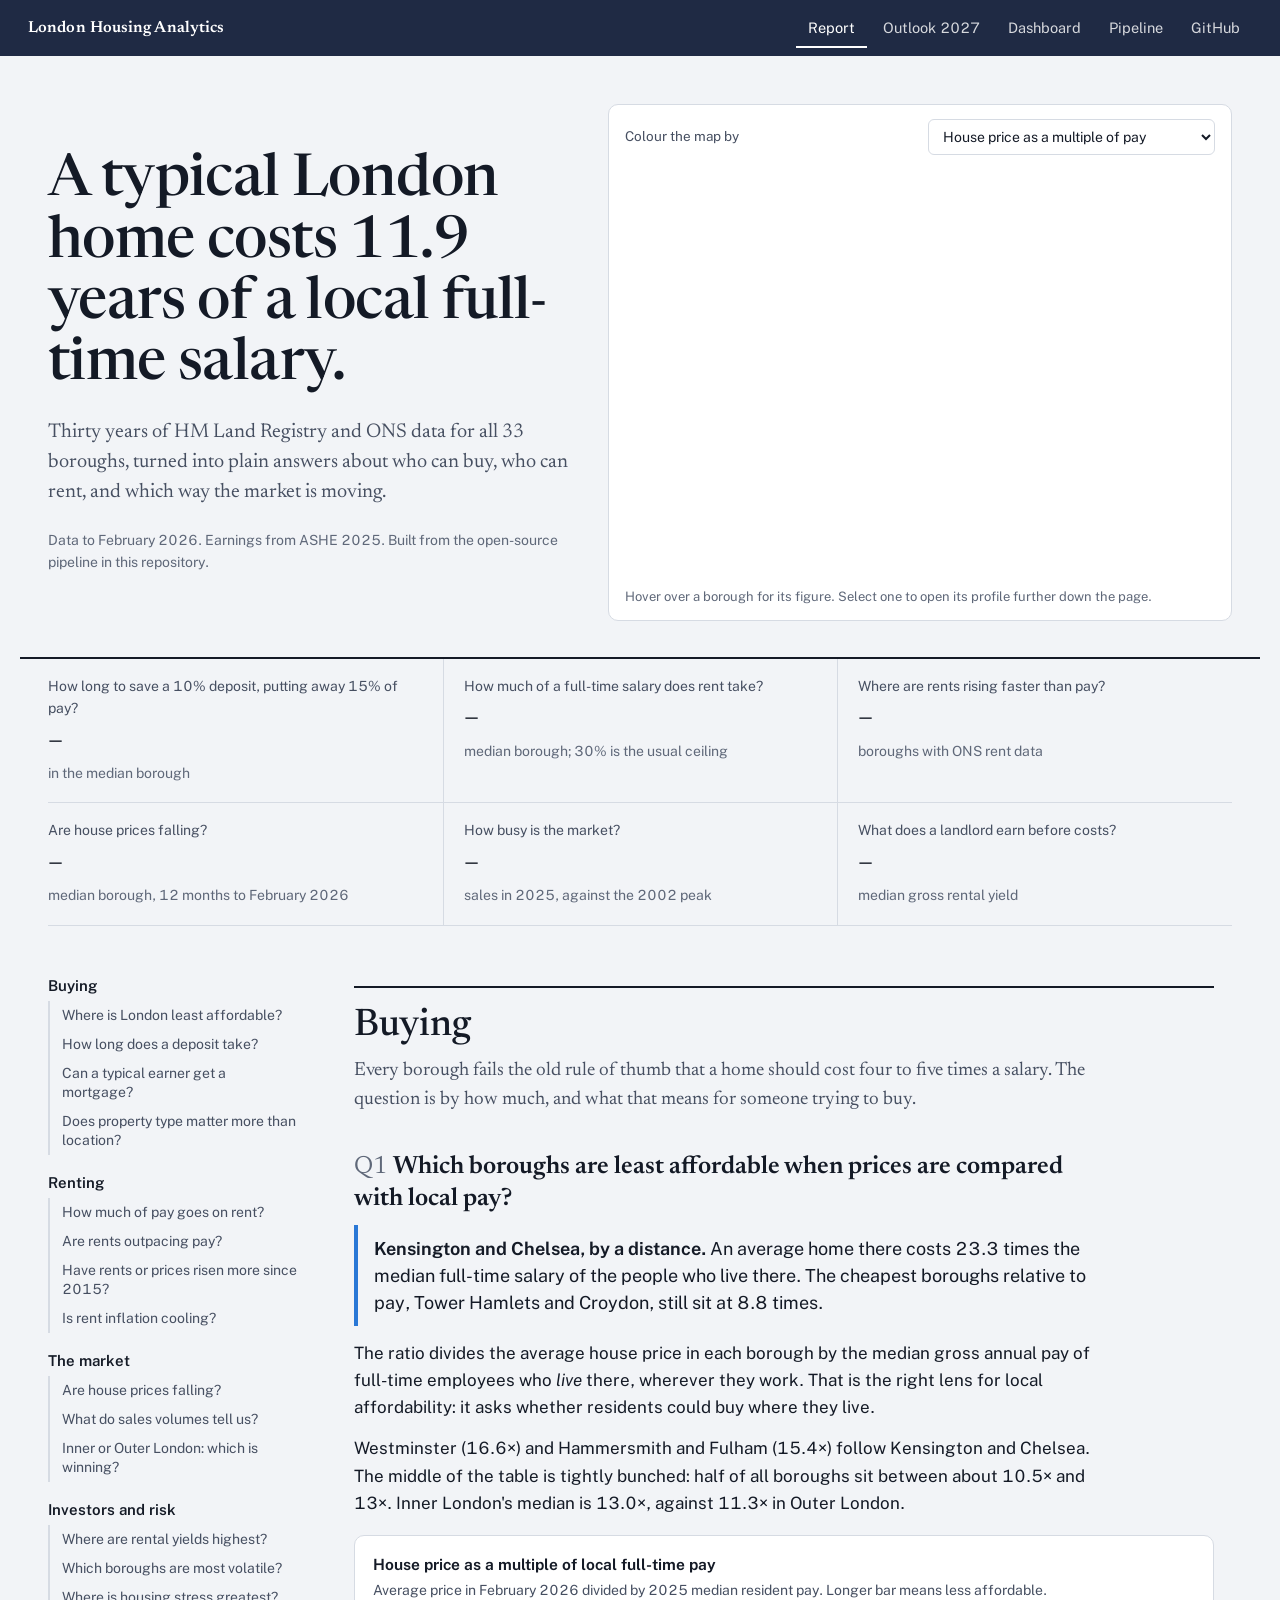
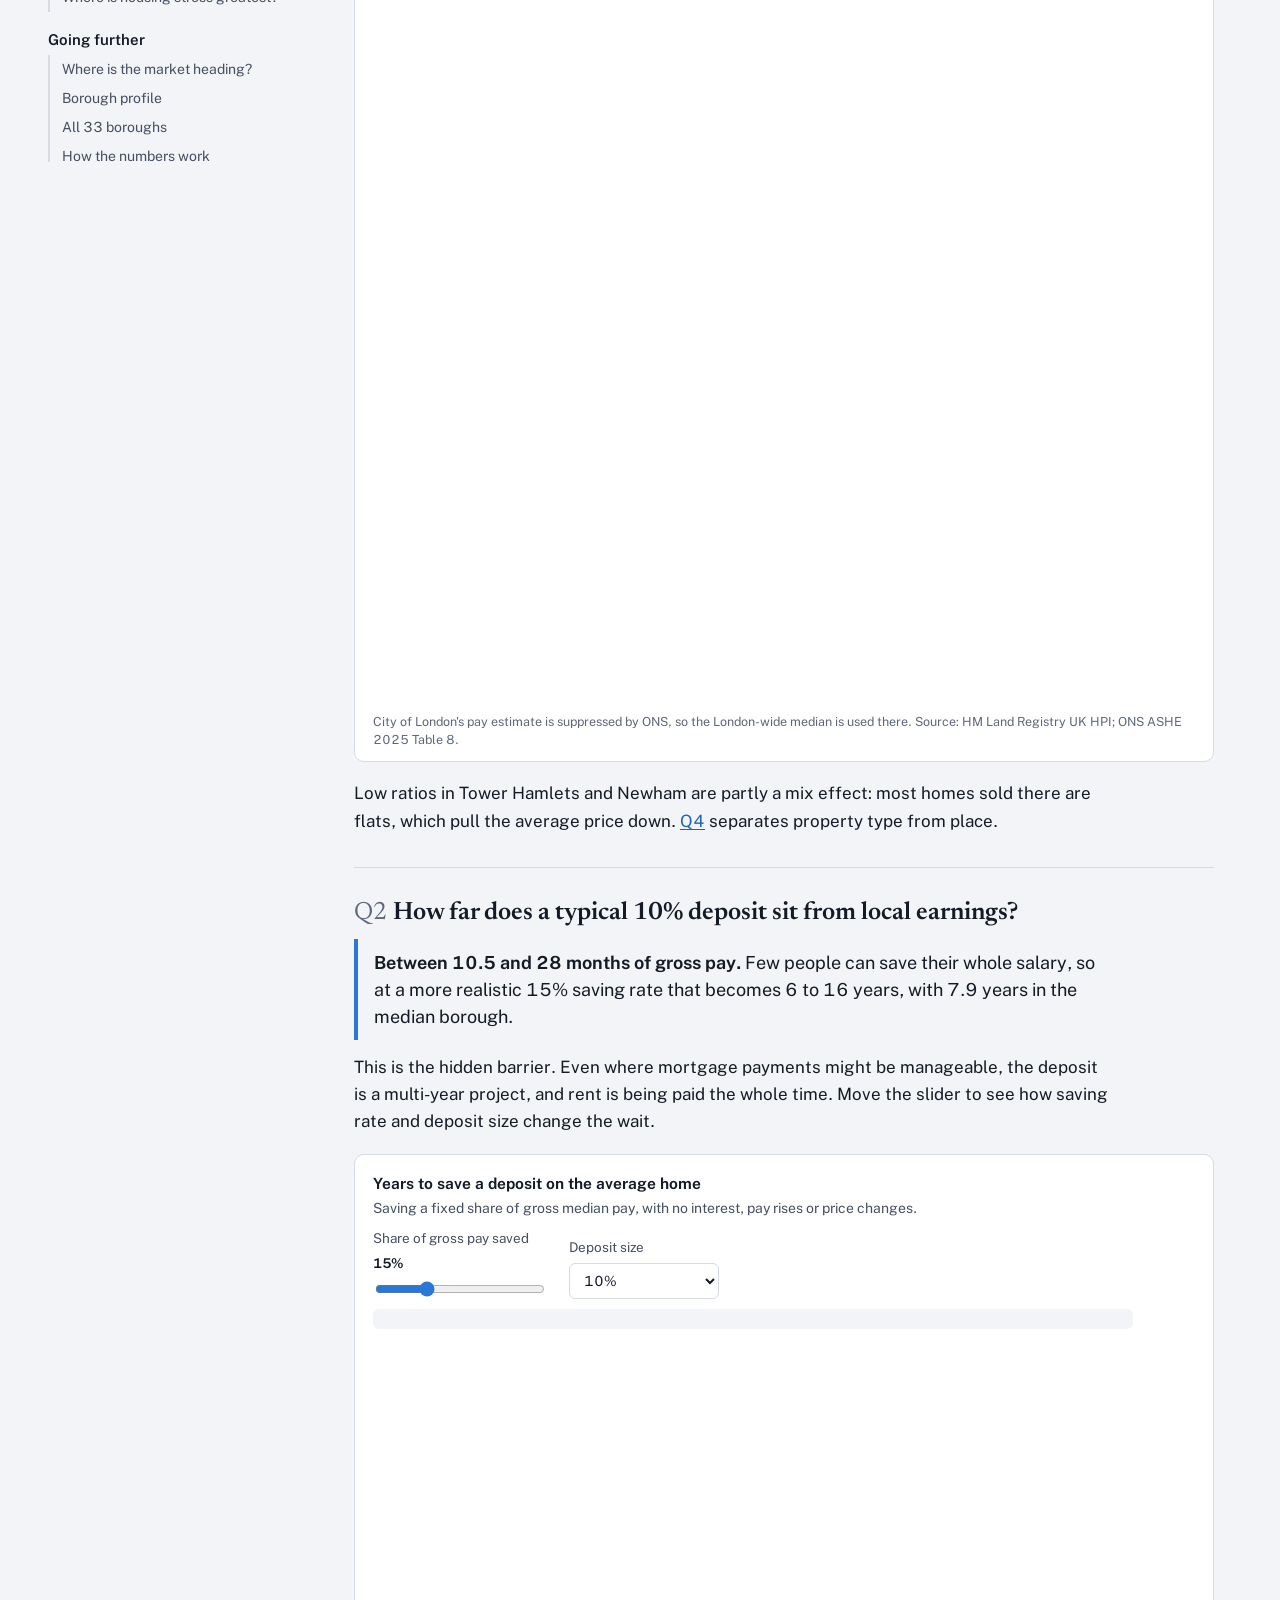
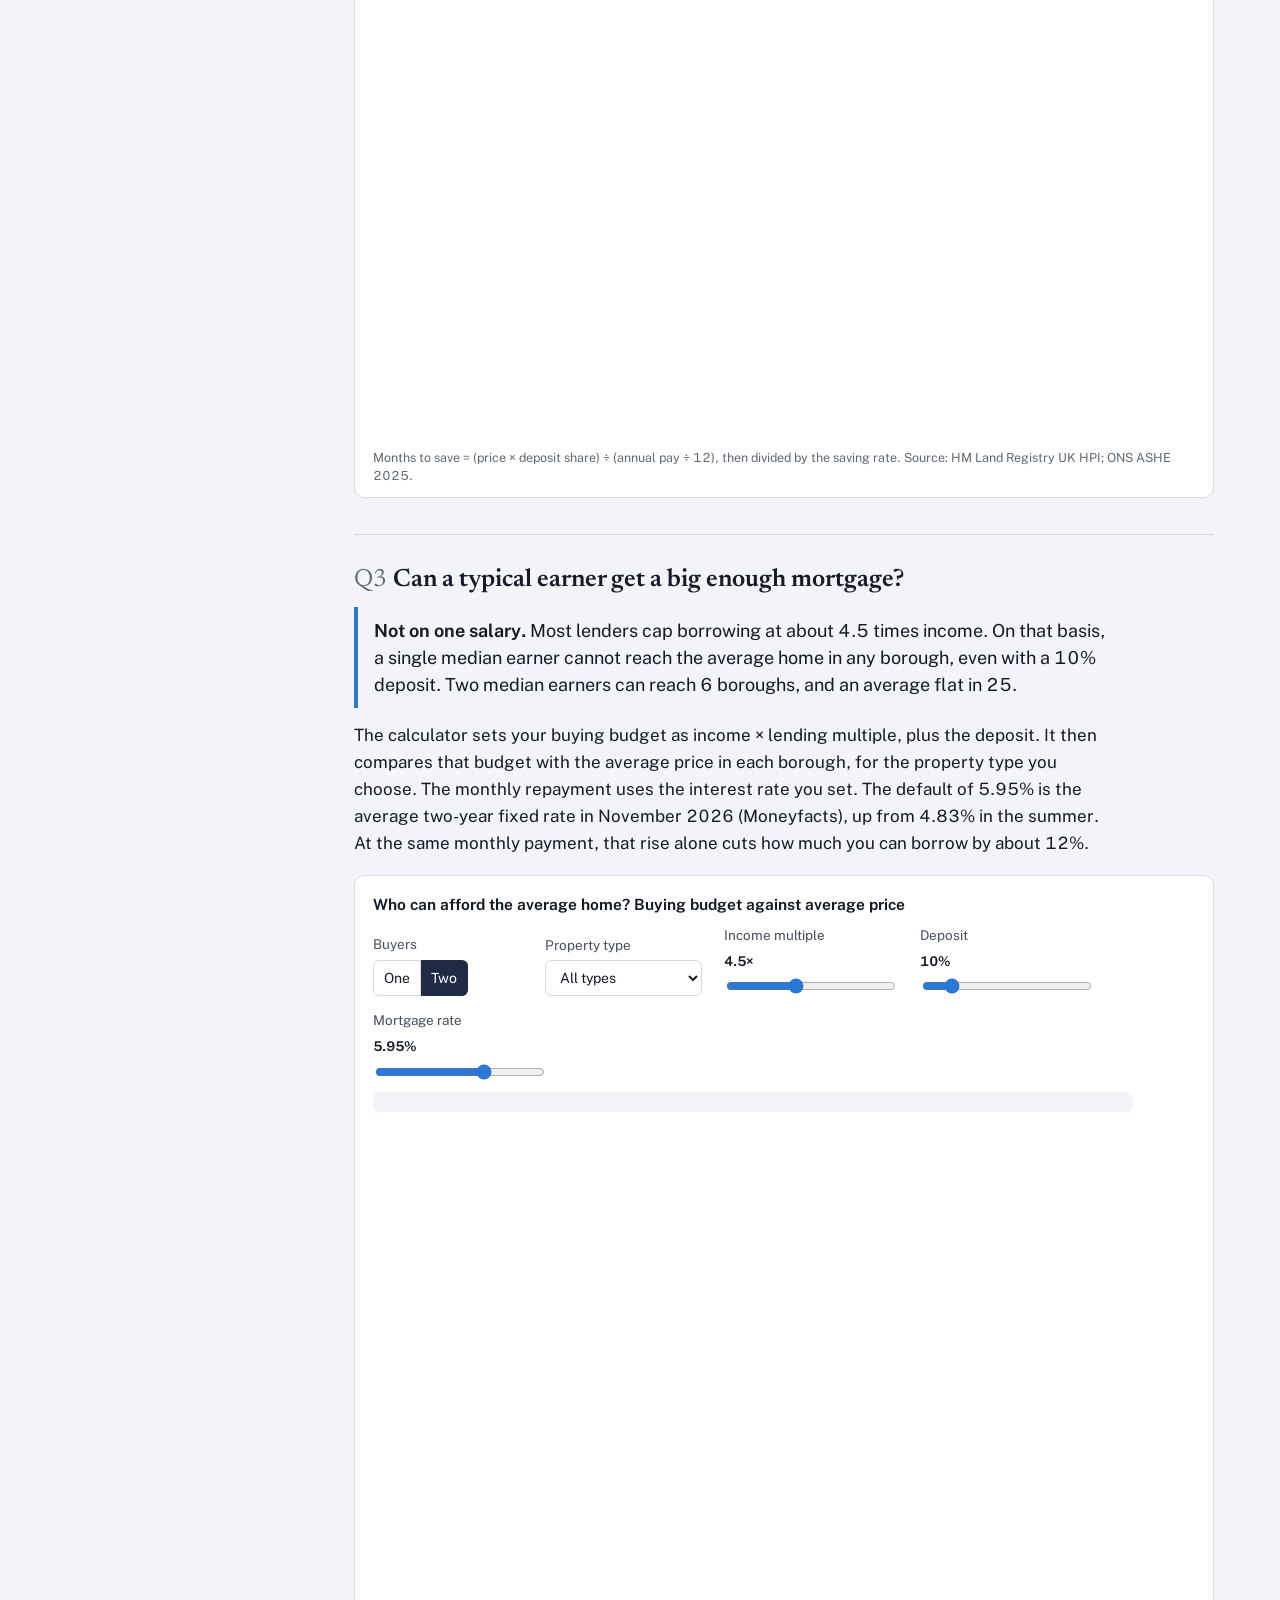
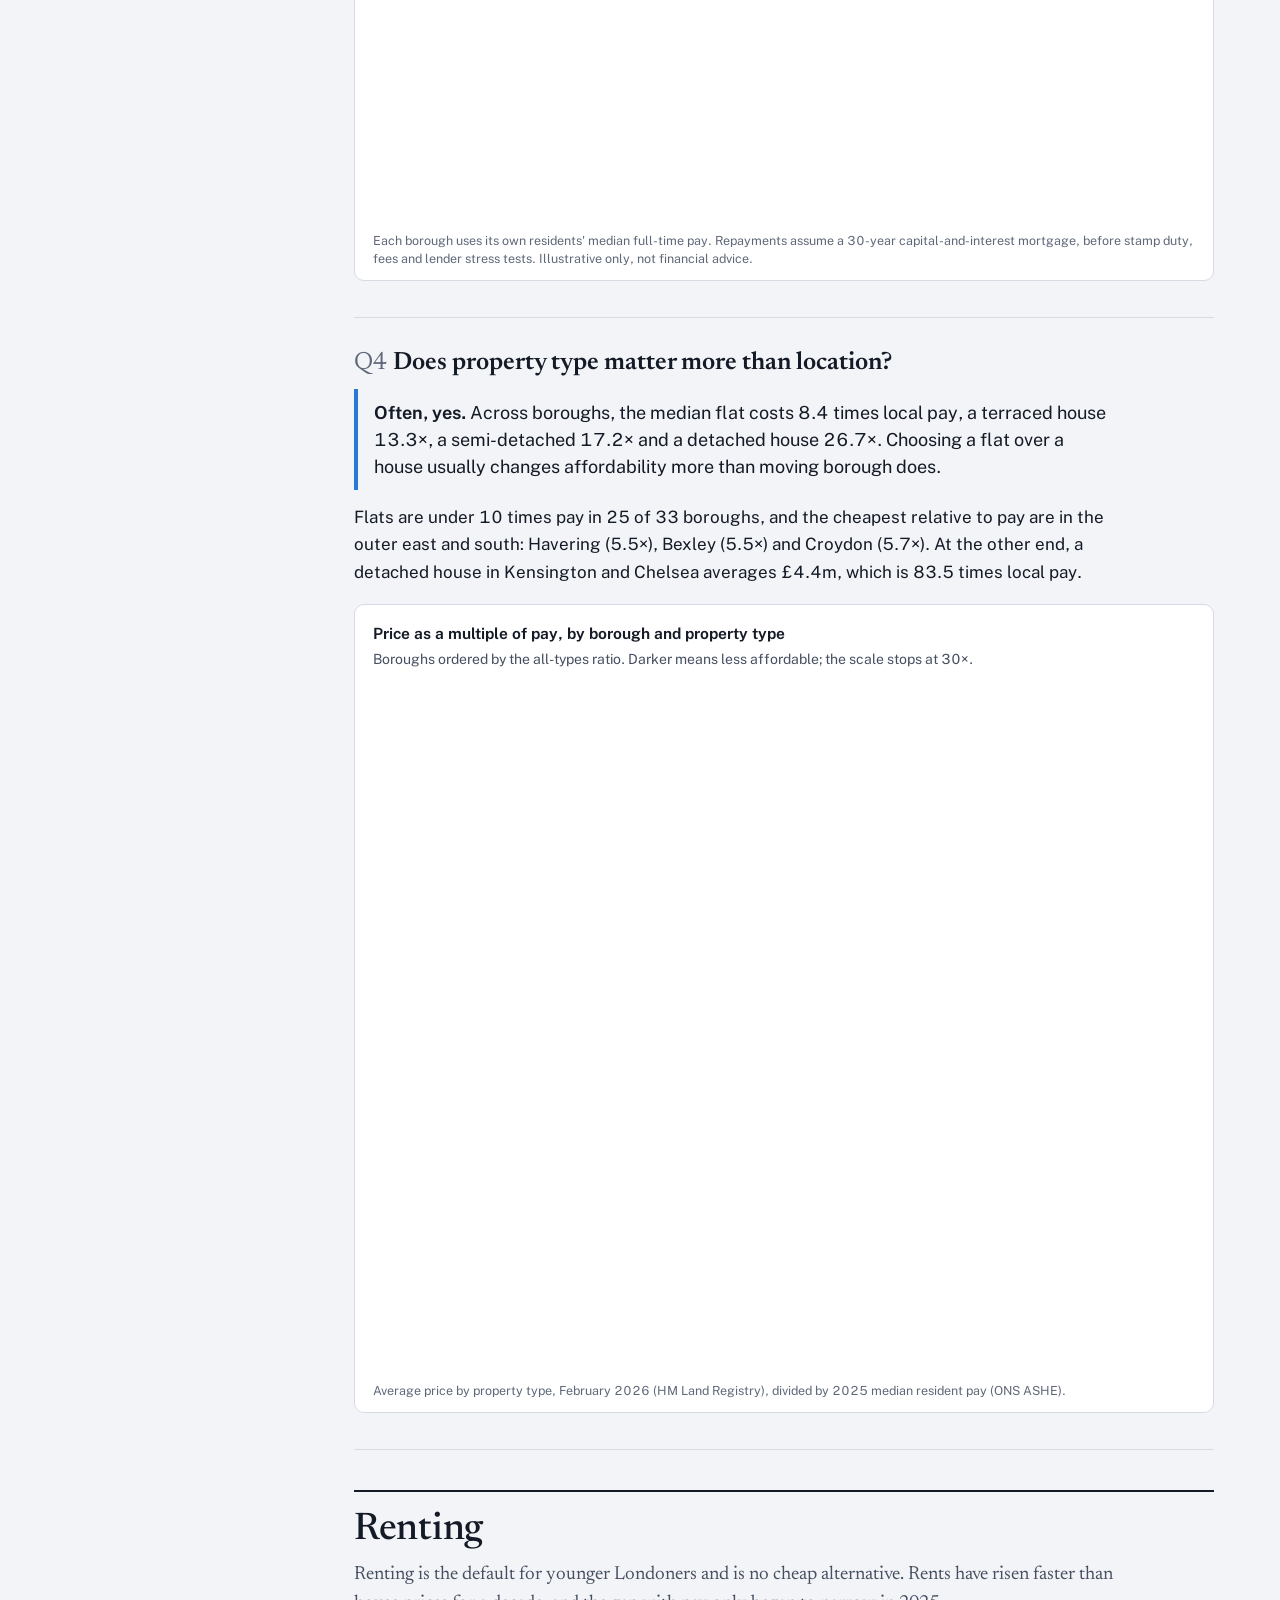
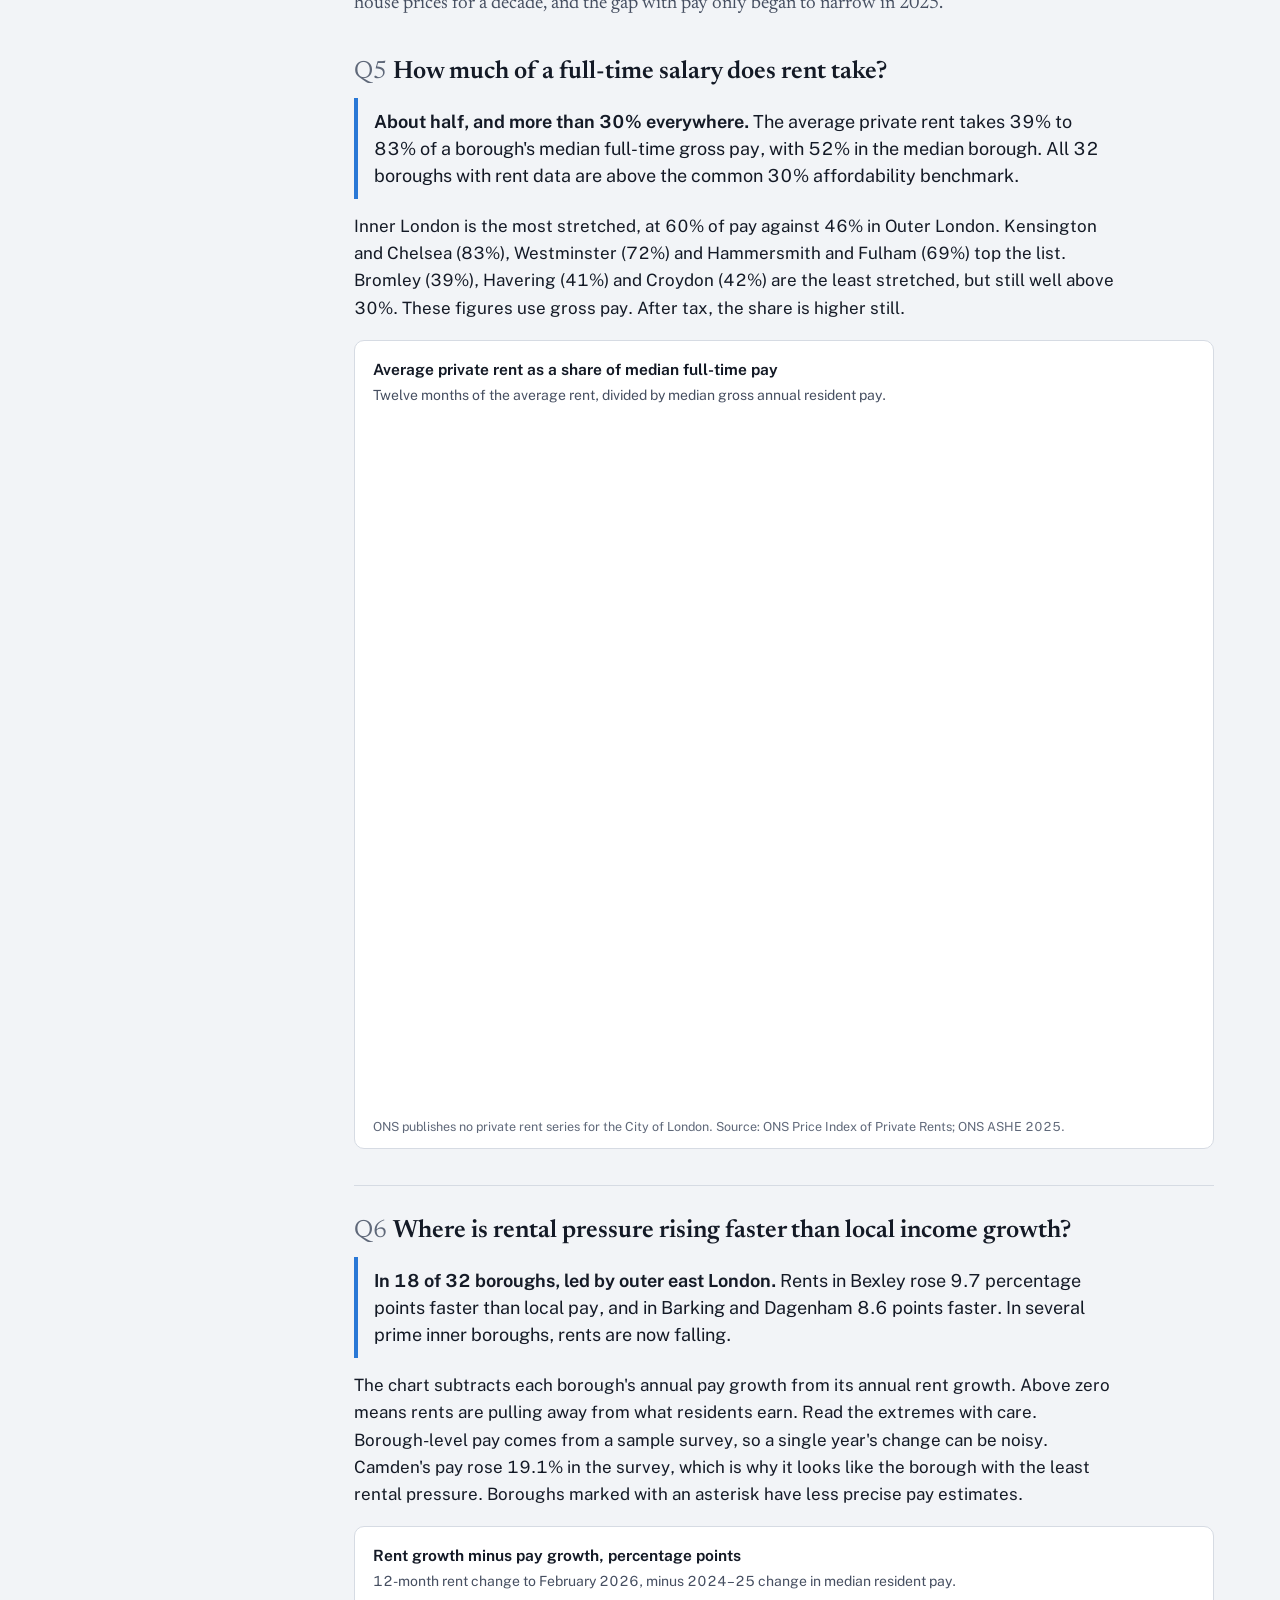
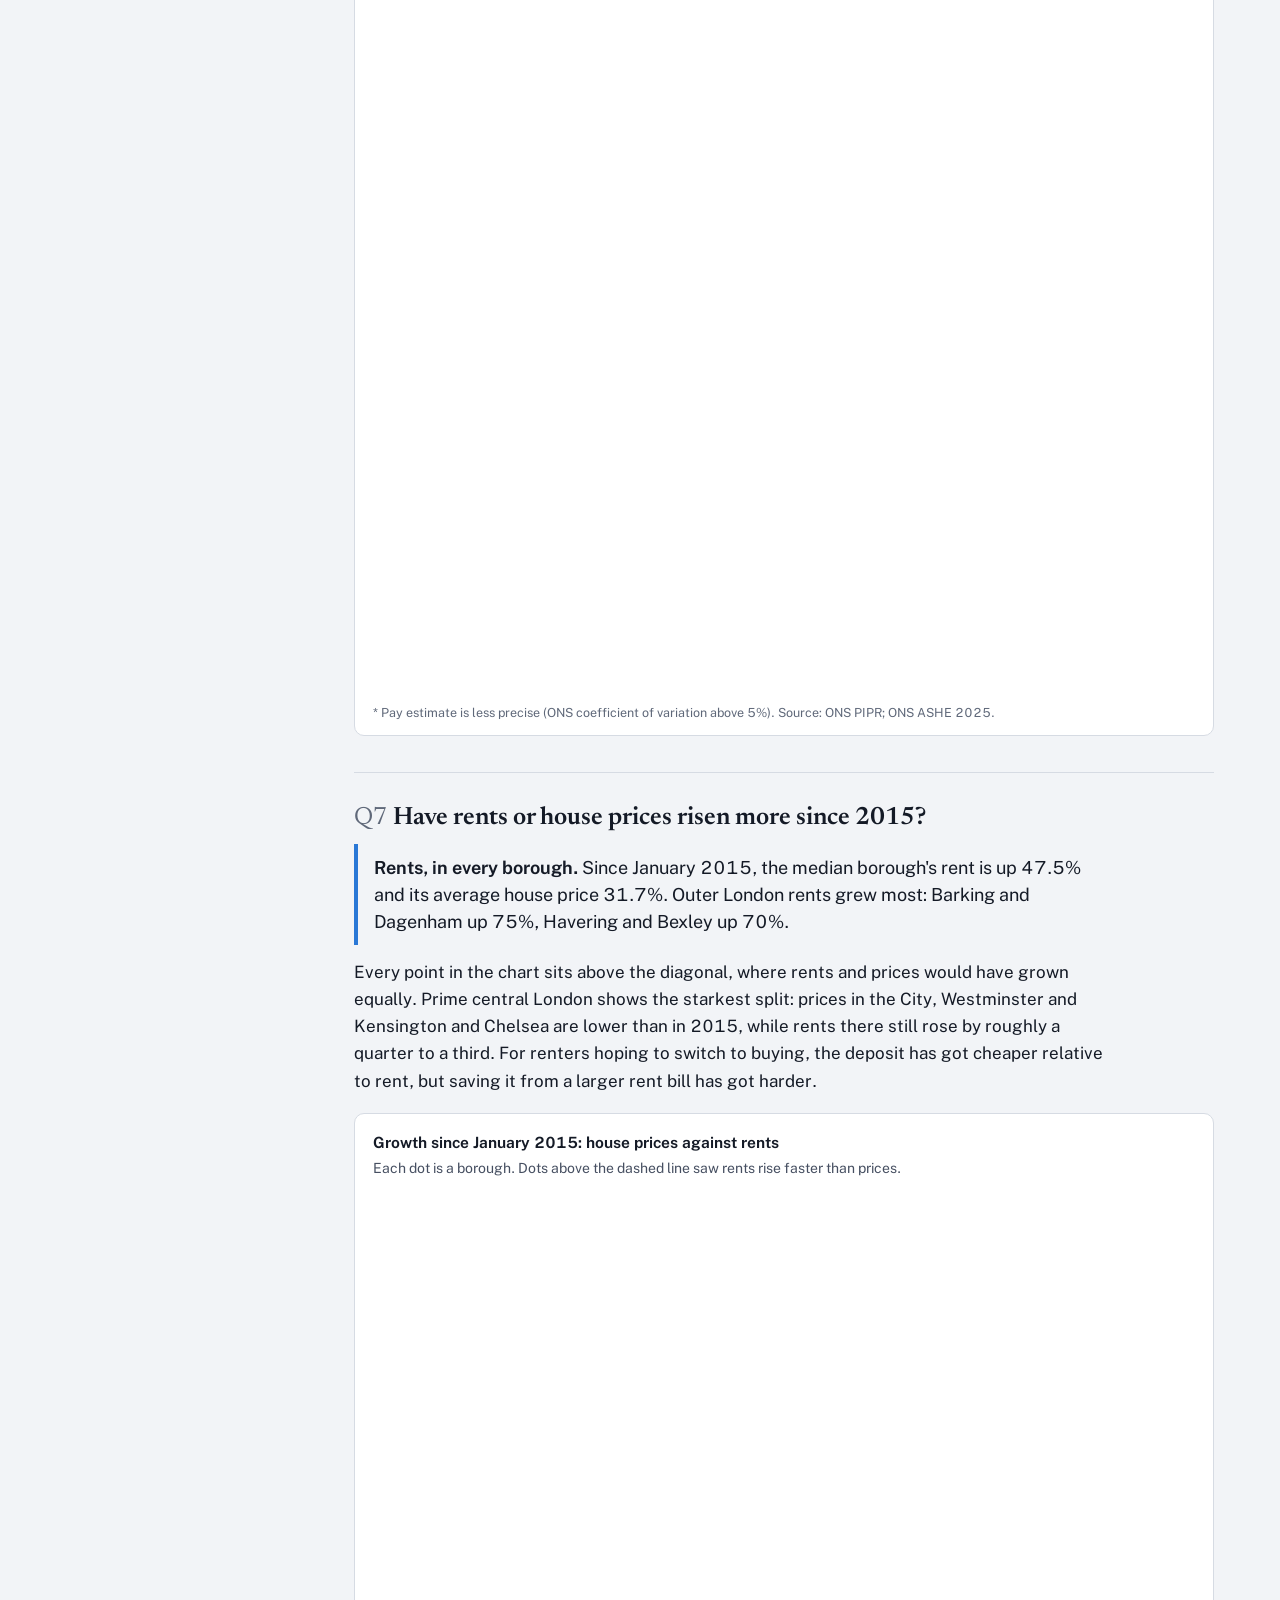
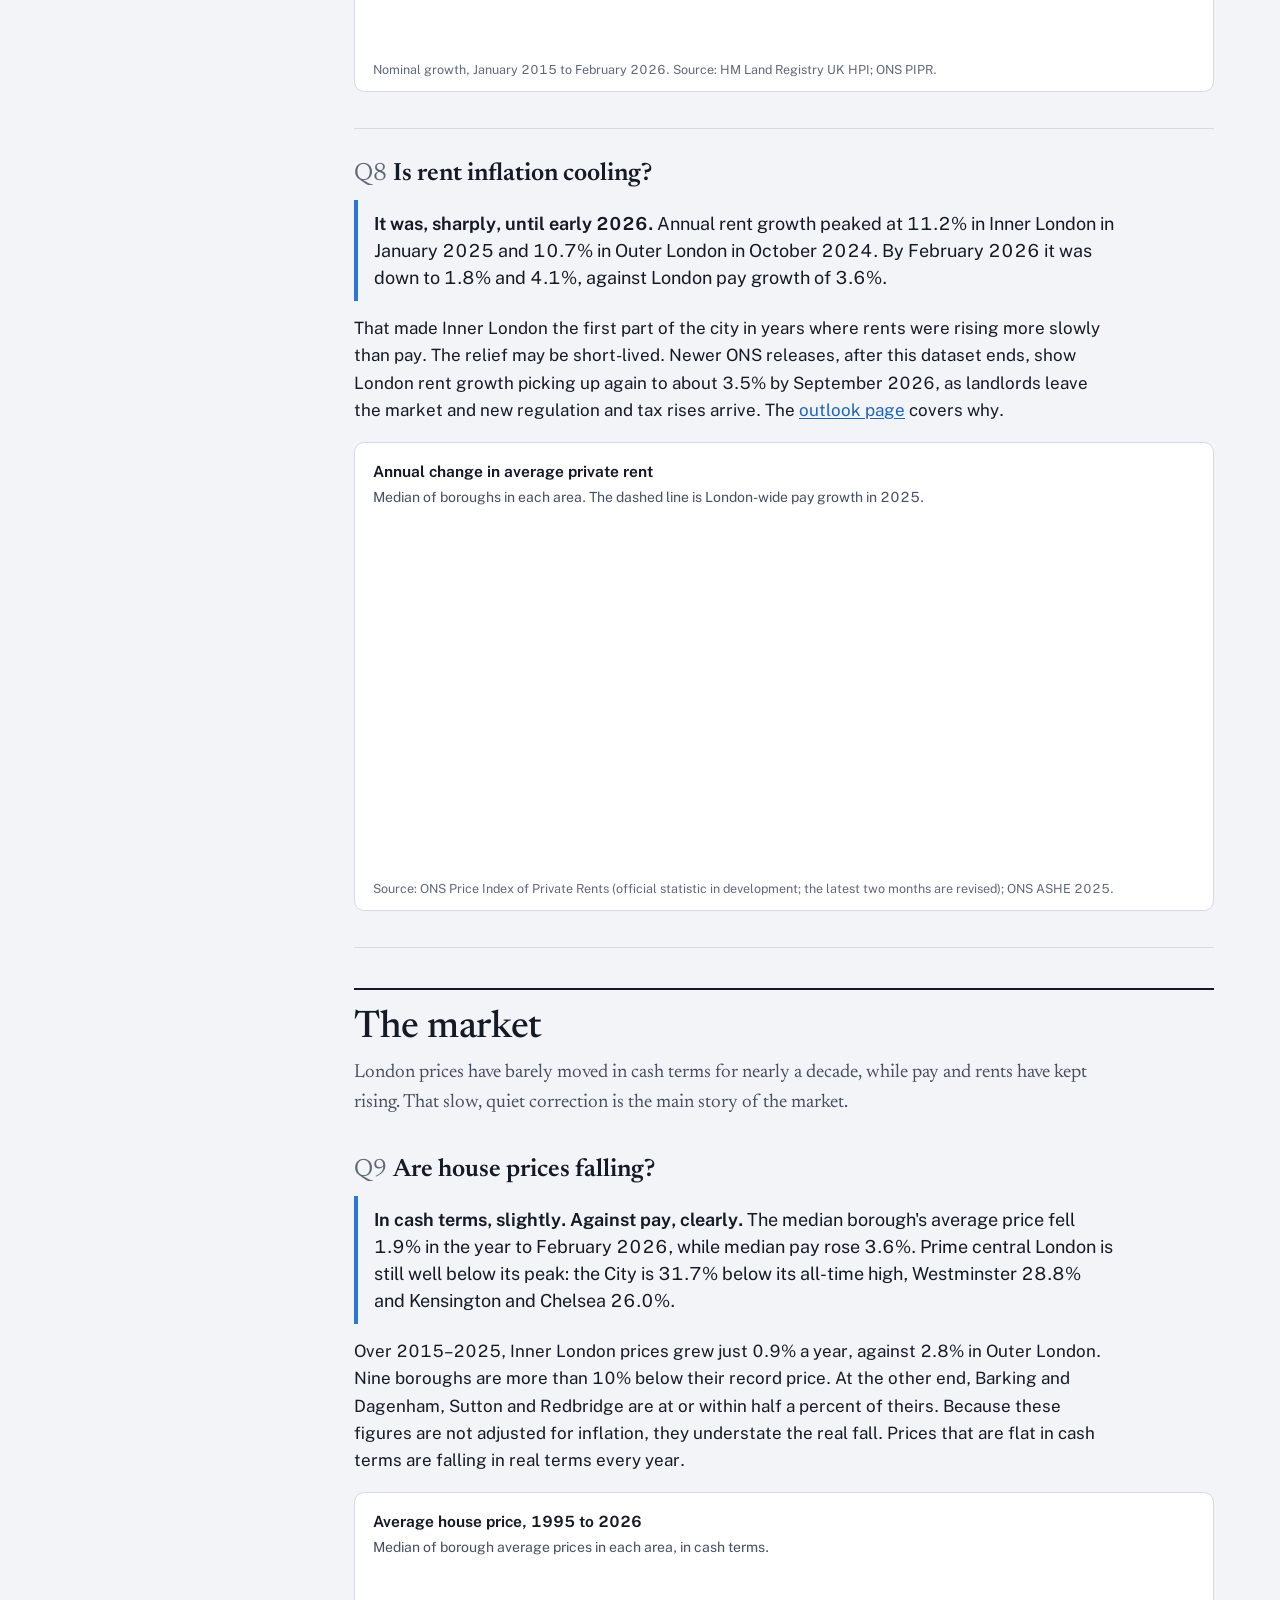
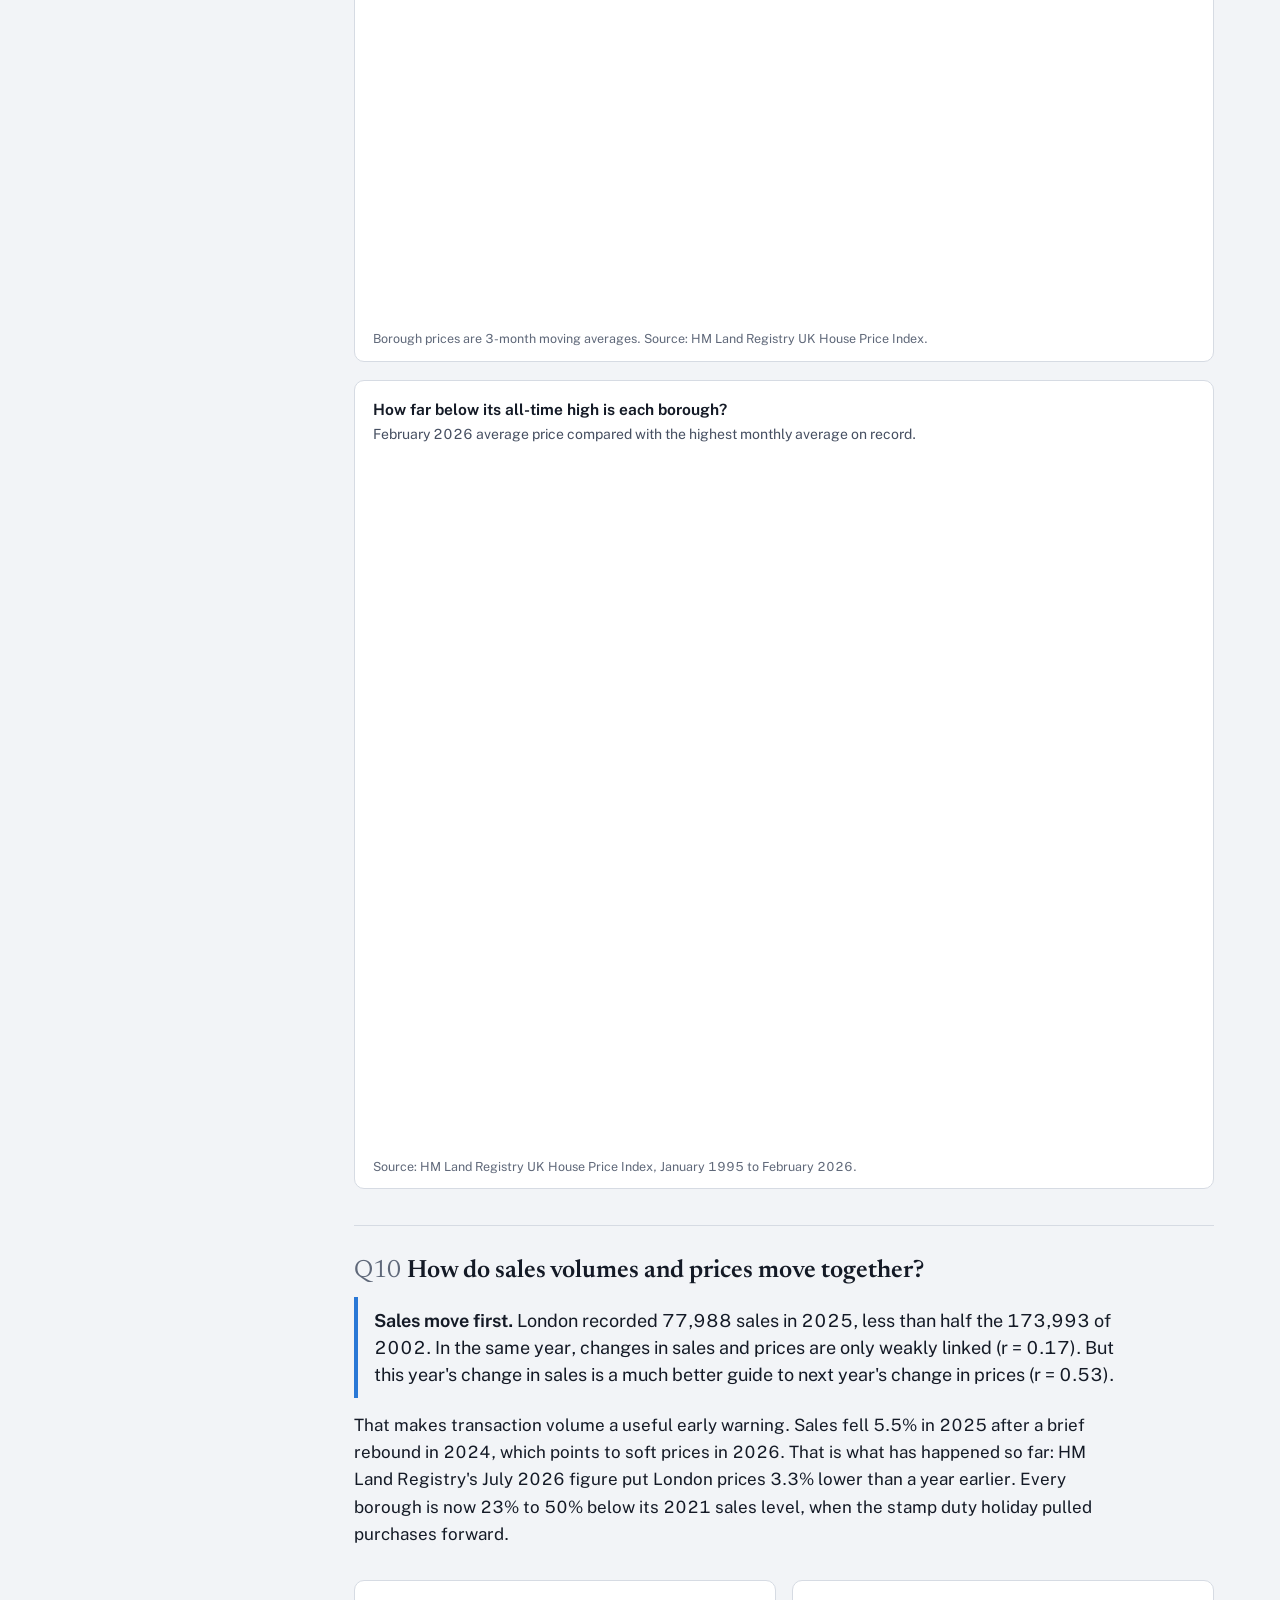
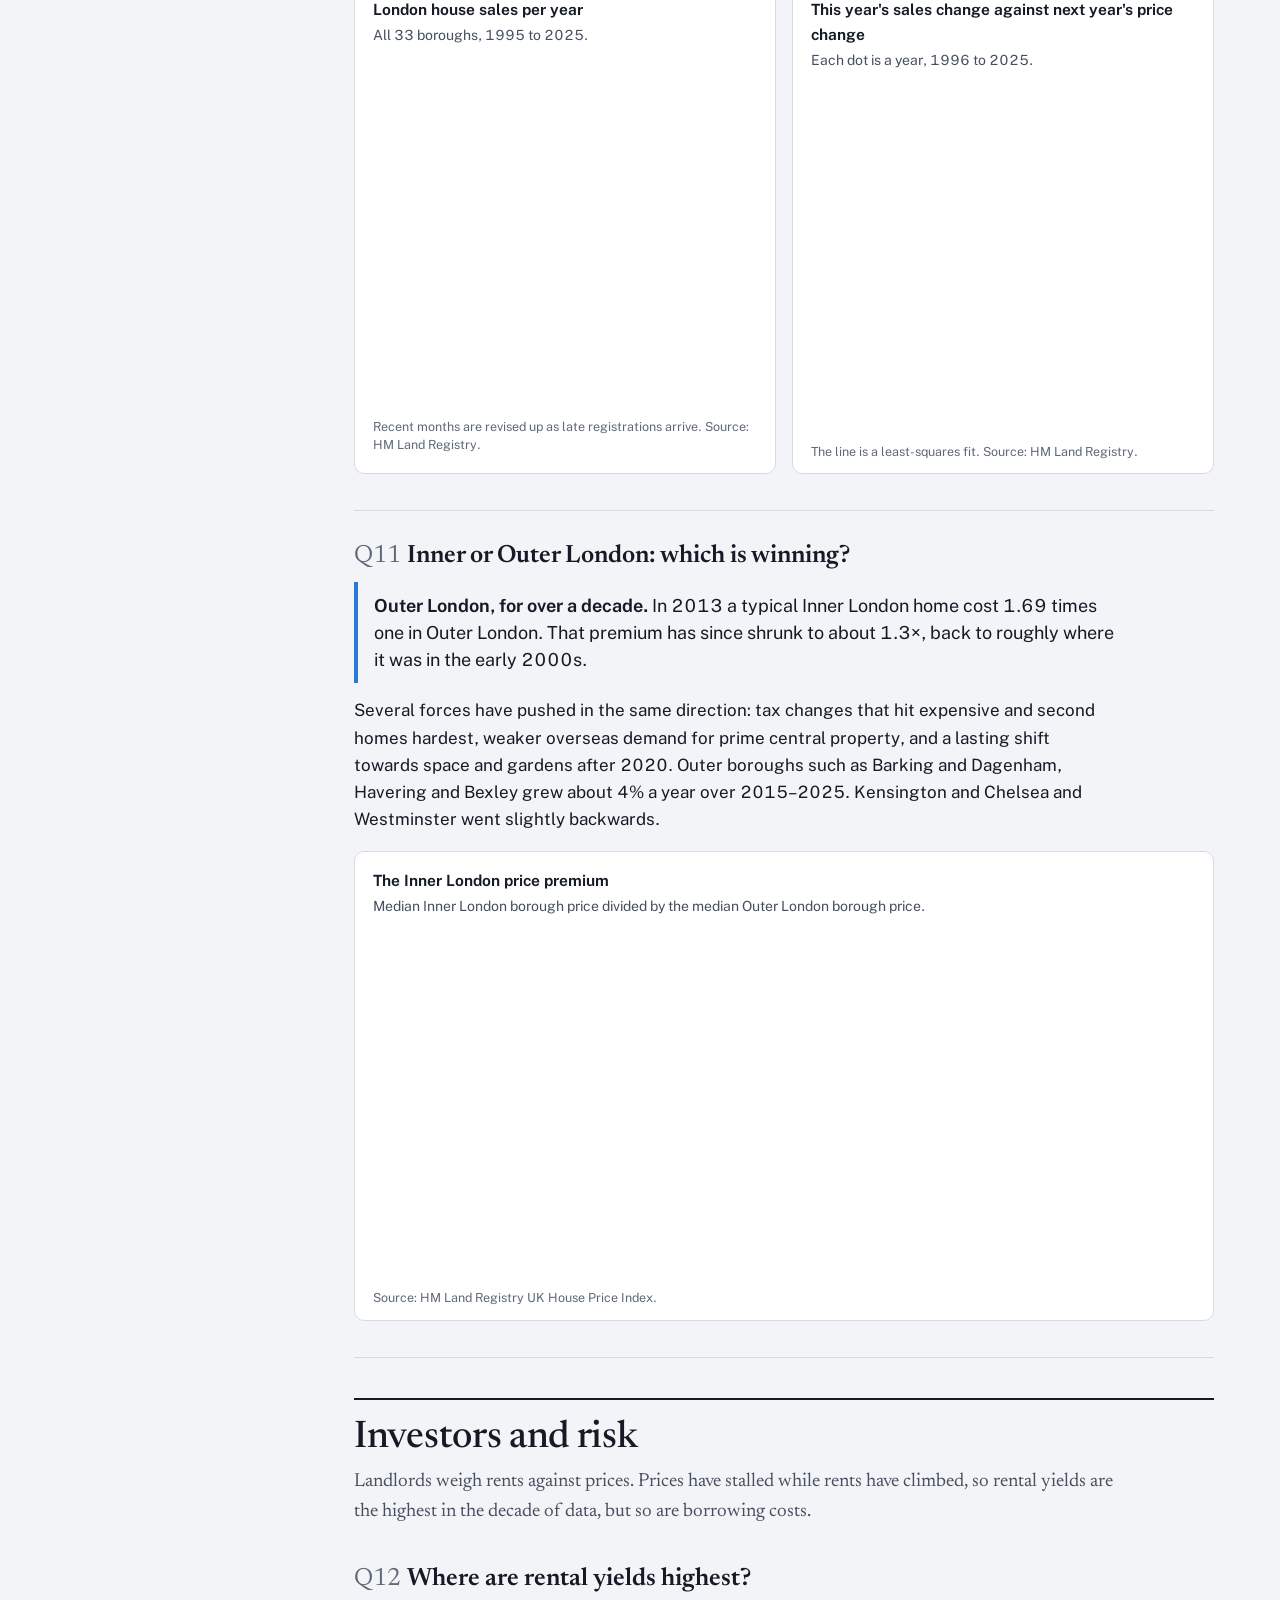
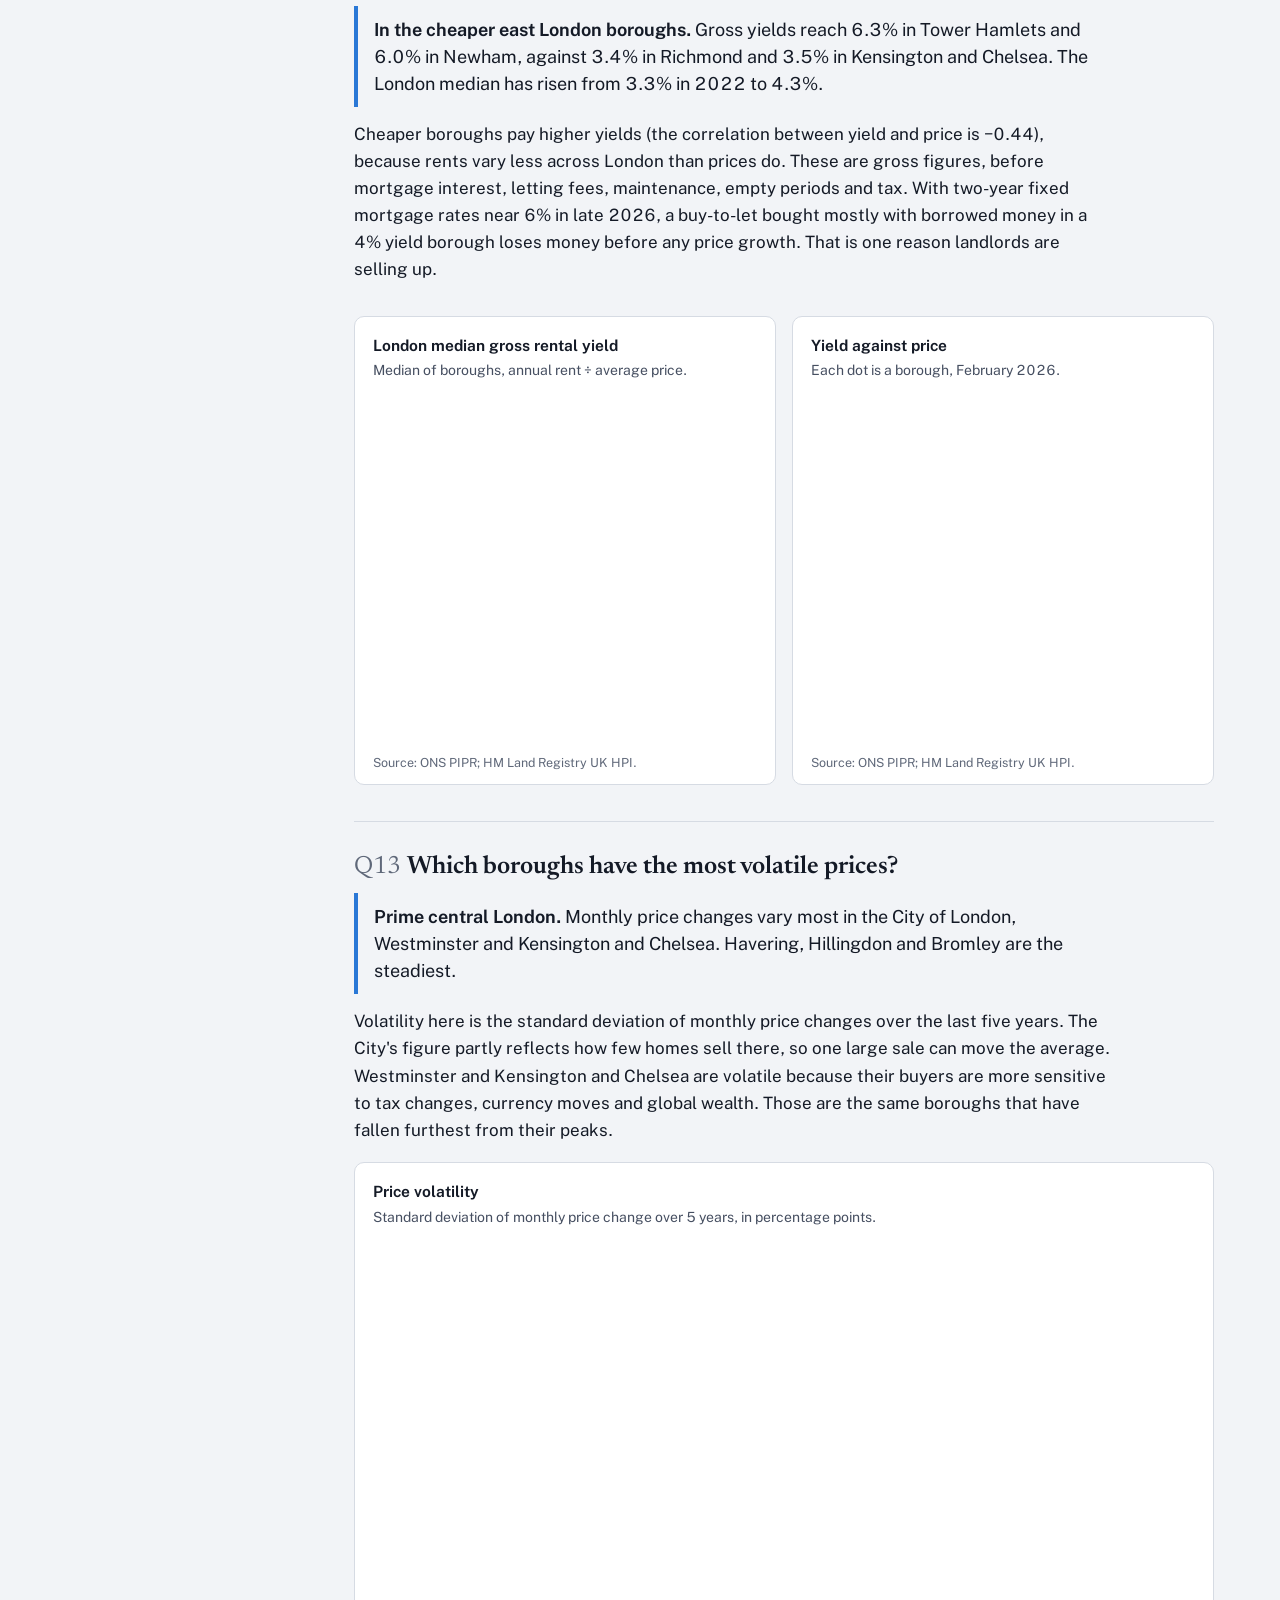
==== housing-analytics/index.html @ 7304a901 "Add index.html for London housing affordability report with interactive charts and data insights" ====
<!doctype html>
<html lang="en-GB">
<head>
<meta charset="utf-8">
<meta name="viewport" content="width=device-width, initial-scale=1">
<title>London housing affordability, explained: 33 boroughs, 30 years of data</title>
<meta name="description" content="Who can afford to buy or rent in London, borough by borough. Fourteen questions answered with HM Land Registry and ONS data, with interactive charts and a mortgage reach calculator.">
<meta property="og:title" content="London housing affordability, explained">
<meta property="og:description" content="Fourteen questions about buying, renting and the London property market, answered with official data for all 33 boroughs.">
<meta property="og:image" content="images/00_full_dashboard.png">
<link rel="icon" href="data:image/svg+xml,%3Csvg xmlns='http://www.w3.org/2000/svg' viewBox='0 0 32 32'%3E%3Crect width='32' height='32' rx='6' fill='%231f2a44'/%3E%3Cpath d='M7 24V14l9-6 9 6v10h-6v-6h-6v6z' fill='%23fff'/%3E%3C/svg%3E">
<link rel="preconnect" href="https://fonts.googleapis.com">
<link rel="preconnect" href="https://fonts.gstatic.com" crossorigin>
<link href="https://fonts.googleapis.com/css2?family=Newsreader:opsz,wght@6..72,400;6..72,500;6..72,600&family=Public+Sans:wght@400;600;700&display=swap" rel="stylesheet">
<link rel="stylesheet" href="site/site.css">
<script src="dashboard/vendor/echarts.min.js" defer></script>
<script src="dashboard/data.js" defer></script>
<script src="site/site.js" defer></script>
<script src="site/report.js" defer></script>
</head>
<body>
<a class="skip" href="#main">Skip to the report</a>
<header class="bar">
  <a class="site" href="./">London Housing Analytics</a>
  <nav aria-label="Site">
    <a href="./" aria-current="page">Report</a>
    <a href="outlook.html">Outlook 2027</a>
    <a href="dashboard/" class="opt">Dashboard</a>
    <a href="architecture.html" class="opt">Pipeline</a>
    <a href="https://github.com/aosman101/london-housing-analytics">GitHub</a>
  </nav>
</header>
<noscript><div class="nojs">The charts on this page need JavaScript. The written answers below still work without it, and the numbers are in the <a href="tables/borough_scorecard.csv">borough scorecard CSV</a>.</div></noscript>

<section class="hero" aria-labelledby="h1">
  <div>
    <h1 id="h1">A typical London home costs 11.9 years of a local full-time salary.</h1>
    <p class="lede">Thirty years of HM Land Registry and ONS data for all 33 boroughs, turned into plain answers about who can buy, who can rent, and which way the market is moving.</p>
    <p class="asof" id="asof">Data to February 2026. Earnings from ASHE 2025. Built from the open-source pipeline in this repository.</p>
  </div>
  <div class="mapbox">
    <div class="tools">
      <label for="mapMetric">Colour the map by</label>
      <select id="mapMetric">
        <option value="pe">House price as a multiple of pay</option>
        <option value="rent">Rent as a share of pay</option>
        <option value="dep">Months of pay for a 10% deposit</option>
        <option value="pyoy">House prices, change over 12 months</option>
        <option value="ryoy">Rents, change over 12 months</option>
        <option value="yield">Gross rental yield</option>
        <option value="peak">Price compared with its all-time high</option>
        <option value="stress">Housing stress index</option>
      </select>
    </div>
    <div id="heroMap" role="img" aria-label="Map of London's 33 boroughs coloured by the selected affordability measure"></div>
    <p class="mapnote">Hover over a borough for its figure. Select one to open its profile further down the page.</p>
  </div>
</section>

<section class="answers" aria-label="Short answers">
  <div><a href="#q2"><p class="q">How long to save a 10% deposit, putting away 15% of pay?</p><p class="a" id="aDep">–</p><p class="n">in the median borough</p></a></div>
  <div><a href="#q5"><p class="q">How much of a full-time salary does rent take?</p><p class="a" id="aRent">–</p><p class="n">median borough; 30% is the usual ceiling</p></a></div>
  <div><a href="#q6"><p class="q">Where are rents rising faster than pay?</p><p class="a" id="aOut">–</p><p class="n">boroughs with ONS rent data</p></a></div>
  <div><a href="#q9"><p class="q">Are house prices falling?</p><p class="a" id="aPyoy">–</p><p class="n">median borough, 12 months to February 2026</p></a></div>
  <div><a href="#q10"><p class="q">How busy is the market?</p><p class="a" id="aSales">–</p><p class="n">sales in 2025, against the 2002 peak</p></a></div>
  <div><a href="#q12"><p class="q">What does a landlord earn before costs?</p><p class="a" id="aYield">–</p><p class="n">median gross rental yield</p></a></div>
</section>

<div class="doc">
  <nav class="toc" aria-label="Questions on this page">
    <h2>Buying</h2>
    <ol>
      <li><a href="#q1">Where is London least affordable?</a></li>
      <li><a href="#q2">How long does a deposit take?</a></li>
      <li><a href="#q3">Can a typical earner get a mortgage?</a></li>
      <li><a href="#q4">Does property type matter more than location?</a></li>
    </ol>
    <h2>Renting</h2>
    <ol>
      <li><a href="#q5">How much of pay goes on rent?</a></li>
      <li><a href="#q6">Are rents outpacing pay?</a></li>
      <li><a href="#q7">Have rents or prices risen more since 2015?</a></li>
      <li><a href="#q8">Is rent inflation cooling?</a></li>
    </ol>
    <h2>The market</h2>
    <ol>
      <li><a href="#q9">Are house prices falling?</a></li>
      <li><a href="#q10">What do sales volumes tell us?</a></li>
      <li><a href="#q11">Inner or Outer London: which is winning?</a></li>
    </ol>
    <h2>Investors and risk</h2>
    <ol>
      <li><a href="#q12">Where are rental yields highest?</a></li>
      <li><a href="#q13">Which boroughs are most volatile?</a></li>
      <li><a href="#q14">Where is housing stress greatest?</a></li>
    </ol>
    <h2>Going further</h2>
    <ol>
      <li><a href="#next">Where is the market heading?</a></li>
      <li><a href="#lookup">Borough profile</a></li>
      <li><a href="#scorecard">All 33 boroughs</a></li>
      <li><a href="#method">How the numbers work</a></li>
    </ol>
  </nav>

  <article id="main">

  <!-- ===================== BUYING ===================== -->
  <section class="chapter" aria-labelledby="ch-buy">
    <h2 id="ch-buy">Buying</h2>
    <p class="intro">Every borough fails the old rule of thumb that a home should cost four to five times a salary. The question is by how much, and what that means for someone trying to buy.</p>

    <section class="qa" id="q1" aria-labelledby="q1h">
      <h3 id="q1h"><span class="qn">Q1</span>Which boroughs are least affordable when prices are compared with local pay?</h3>
      <p class="short"><strong>Kensington and Chelsea, by a distance.</strong> An average home there costs 23.3 times the median full-time salary of the people who live there. The cheapest boroughs relative to pay, Tower Hamlets and Croydon, still sit at 8.8 times.</p>
      <p>The ratio divides the average house price in each borough by the median gross annual pay of full-time employees who <em>live</em> there, wherever they work. That is the right lens for local affordability: it asks whether residents could buy where they live.</p>
      <p>Westminster (16.6×) and Hammersmith and Fulham (15.4×) follow Kensington and Chelsea. The middle of the table is tightly bunched: half of all boroughs sit between about 10.5× and 13×. Inner London's median is 13.0×, against 11.3× in Outer London.</p>
      <figure class="fig">
        <p class="ft">House price as a multiple of local full-time pay</p>
        <p class="fs">Average price in February 2026 divided by 2025 median resident pay. Longer bar means less affordable.</p>
        <div class="chart tall" id="cPE" role="img" aria-label="Bar chart ranking boroughs by price-to-earnings ratio, from Kensington and Chelsea at 23.3 times to Tower Hamlets at 8.8 times"></div>
        <figcaption>City of London's pay estimate is suppressed by ONS, so the London-wide median is used there. Source: HM Land Registry UK HPI; ONS ASHE 2025 Table 8.</figcaption>
      </figure>
      <p>Low ratios in Tower Hamlets and Newham are partly a mix effect: most homes sold there are flats, which pull the average price down. <a href="#q4">Q4</a> separates property type from place.</p>
    </section>

    <section class="qa" id="q2" aria-labelledby="q2h">
      <h3 id="q2h"><span class="qn">Q2</span>How far does a typical 10% deposit sit from local earnings?</h3>
      <p class="short"><strong>Between 10.5 and 28 months of gross pay.</strong> Few people can save their whole salary, so at a more realistic 15% saving rate that becomes 6 to 16 years, with 7.9 years in the median borough.</p>
      <p>This is the hidden barrier. Even where mortgage payments might be manageable, the deposit is a multi-year project, and rent is being paid the whole time. Move the slider to see how saving rate and deposit size change the wait.</p>
      <figure class="fig">
        <p class="ft">Years to save a deposit on the average home</p>
        <p class="fs">Saving a fixed share of gross median pay, with no interest, pay rises or price changes.</p>
        <div class="controls">
          <label class="ctl">Share of gross pay saved <output id="oSave">15%</output>
            <input type="range" id="rSave" min="5" max="40" step="1" value="15"></label>
          <label class="ctl">Deposit size
            <select id="sDep"><option value="5">5%</option><option value="10" selected>10%</option><option value="15">15%</option><option value="20">20%</option><option value="25">25%</option></select></label>
        </div>
        <p class="readout" id="depRead" aria-live="polite"></p>
        <div class="chart tall" id="cDep" role="img" aria-label="Bar chart of years needed to save a deposit, by borough"></div>
        <figcaption>Months to save = (price × deposit share) ÷ (annual pay ÷ 12), then divided by the saving rate. Source: HM Land Registry UK HPI; ONS ASHE 2025.</figcaption>
      </figure>
    </section>

    <section class="qa" id="q3" aria-labelledby="q3h">
      <h3 id="q3h"><span class="qn">Q3</span>Can a typical earner get a big enough mortgage?</h3>
      <p class="short"><strong>Not on one salary.</strong> Most lenders cap borrowing at about 4.5 times income. On that basis, a single median earner cannot reach the average home in any borough, even with a 10% deposit. Two median earners can reach 6 boroughs, and an average flat in 25.</p>
      <p>The calculator sets your buying budget as income × lending multiple, plus the deposit. It then compares that budget with the average price in each borough, for the property type you choose. The monthly repayment uses the interest rate you set. The default of 5.95% is the average two-year fixed rate in November 2026 (Moneyfacts), up from 4.83% in the summer. At the same monthly payment, that rise alone cuts how much you can borrow by about 12%.</p>
      <figure class="fig">
        <p class="ft">Who can afford the average home? Buying budget against average price</p>
        <div class="controls">
          <div class="ctl">Buyers
            <div class="seg" id="gBuyers" role="group" aria-label="Number of buyers">
              <button data-v="1" aria-pressed="false">One</button><button data-v="2" aria-pressed="true">Two</button>
            </div></div>
          <label class="ctl">Property type
            <select id="sType"><option value="All">All types</option><option value="Flat/Maisonette">Flat or maisonette</option><option value="Terraced">Terraced</option><option value="Semi-detached">Semi-detached</option><option value="Detached">Detached</option></select></label>
          <label class="ctl">Income multiple <output id="oMult">4.5×</output>
            <input type="range" id="rMult" min="3.5" max="6" step="0.1" value="4.5"></label>
          <label class="ctl">Deposit <output id="oDp">10%</output>
            <input type="range" id="rDp" min="5" max="40" step="1" value="10"></label>
          <label class="ctl">Mortgage rate <output id="oRate">5.95%</output>
            <input type="range" id="rRate" min="2" max="8" step="0.05" value="5.95"></label>
        </div>
        <p class="readout" id="mortRead" aria-live="polite"></p>
        <div class="chart tall" id="cMort" role="img" aria-label="Bar chart comparing each borough's average price with a buying budget based on local median pay"></div>
        <figcaption>Each borough uses its own residents' median full-time pay. Repayments assume a 30-year capital-and-interest mortgage, before stamp duty, fees and lender stress tests. Illustrative only, not financial advice.</figcaption>
      </figure>
    </section>

    <section class="qa" id="q4" aria-labelledby="q4h">
      <h3 id="q4h"><span class="qn">Q4</span>Does property type matter more than location?</h3>
      <p class="short"><strong>Often, yes.</strong> Across boroughs, the median flat costs 8.4 times local pay, a terraced house 13.3×, a semi-detached 17.2× and a detached house 26.7×. Choosing a flat over a house usually changes affordability more than moving borough does.</p>
      <p>Flats are under 10 times pay in 25 of 33 boroughs, and the cheapest relative to pay are in the outer east and south: Havering (5.5×), Bexley (5.5×) and Croydon (5.7×). At the other end, a detached house in Kensington and Chelsea averages £4.4m, which is 83.5 times local pay.</p>
      <figure class="fig">
        <p class="ft">Price as a multiple of pay, by borough and property type</p>
        <p class="fs">Boroughs ordered by the all-types ratio. Darker means less affordable; the scale stops at 30×.</p>
        <div class="chart tall" id="cHeat" role="img" aria-label="Heatmap of price-to-earnings ratio for flats, terraced, semi-detached and detached homes in each borough"></div>
        <figcaption>Average price by property type, February 2026 (HM Land Registry), divided by 2025 median resident pay (ONS ASHE).</figcaption>
      </figure>
    </section>
  </section>

  <!-- ===================== RENTING ===================== -->
  <section class="chapter" aria-labelledby="ch-rent">
    <h2 id="ch-rent">Renting</h2>
    <p class="intro">Renting is the default for younger Londoners and is no cheap alternative. Rents have risen faster than house prices for a decade, and the gap with pay only began to narrow in 2025.</p>

    <section class="qa" id="q5" aria-labelledby="q5h">
      <h3 id="q5h"><span class="qn">Q5</span>How much of a full-time salary does rent take?</h3>
      <p class="short"><strong>About half, and more than 30% everywhere.</strong> The average private rent takes 39% to 83% of a borough's median full-time gross pay, with 52% in the median borough. All 32 boroughs with rent data are above the common 30% affordability benchmark.</p>
      <p>Inner London is the most stretched, at 60% of pay against 46% in Outer London. Kensington and Chelsea (83%), Westminster (72%) and Hammersmith and Fulham (69%) top the list. Bromley (39%), Havering (41%) and Croydon (42%) are the least stretched, but still well above 30%. These figures use gross pay. After tax, the share is higher still.</p>
      <figure class="fig">
        <p class="ft">Average private rent as a share of median full-time pay</p>
        <p class="fs">Twelve months of the average rent, divided by median gross annual resident pay.</p>
        <div class="chart tall" id="cRentShare" role="img" aria-label="Bar chart of rent as a percentage of pay by borough, all above 30 percent"></div>
        <figcaption>ONS publishes no private rent series for the City of London. Source: ONS Price Index of Private Rents; ONS ASHE 2025.</figcaption>
      </figure>
    </section>

    <section class="qa" id="q6" aria-labelledby="q6h">
      <h3 id="q6h"><span class="qn">Q6</span>Where is rental pressure rising faster than local income growth?</h3>
      <p class="short"><strong>In 18 of 32 boroughs, led by outer east London.</strong> Rents in Bexley rose 9.7 percentage points faster than local pay, and in Barking and Dagenham 8.6 points faster. In several prime inner boroughs, rents are now falling.</p>
      <p>The chart subtracts each borough's annual pay growth from its annual rent growth. Above zero means rents are pulling away from what residents earn. Read the extremes with care. Borough-level pay comes from a sample survey, so a single year's change can be noisy. Camden's pay rose 19.1% in the survey, which is why it looks like the borough with the least rental pressure. Boroughs marked with an asterisk have less precise pay estimates.</p>
      <figure class="fig">
        <p class="ft">Rent growth minus pay growth, percentage points</p>
        <p class="fs">12-month rent change to February 2026, minus 2024–25 change in median resident pay.</p>
        <div class="chart tall" id="cGap" role="img" aria-label="Diverging bar chart of rent growth minus pay growth by borough"></div>
        <figcaption>* Pay estimate is less precise (ONS coefficient of variation above 5%). Source: ONS PIPR; ONS ASHE 2025.</figcaption>
      </figure>
    </section>

    <section class="qa" id="q7" aria-labelledby="q7h">
      <h3 id="q7h"><span class="qn">Q7</span>Have rents or house prices risen more since 2015?</h3>
      <p class="short"><strong>Rents, in every borough.</strong> Since January 2015, the median borough's rent is up 47.5% and its average house price 31.7%. Outer London rents grew most: Barking and Dagenham up 75%, Havering and Bexley up 70%.</p>
      <p>Every point in the chart sits above the diagonal, where rents and prices would have grown equally. Prime central London shows the starkest split: prices in the City, Westminster and Kensington and Chelsea are lower than in 2015, while rents there still rose by roughly a quarter to a third. For renters hoping to switch to buying, the deposit has got cheaper relative to rent, but saving it from a larger rent bill has got harder.</p>
      <figure class="fig">
        <p class="ft">Growth since January 2015: house prices against rents</p>
        <p class="fs">Each dot is a borough. Dots above the dashed line saw rents rise faster than prices.</p>
        <div class="chart mid" id="cRvP" role="img" aria-label="Scatter chart of price growth against rent growth since 2015, every borough above the equal-growth line"></div>
        <figcaption>Nominal growth, January 2015 to February 2026. Source: HM Land Registry UK HPI; ONS PIPR.</figcaption>
      </figure>
    </section>

    <section class="qa" id="q8" aria-labelledby="q8h">
      <h3 id="q8h"><span class="qn">Q8</span>Is rent inflation cooling?</h3>
      <p class="short"><strong>It was, sharply, until early 2026.</strong> Annual rent growth peaked at 11.2% in Inner London in January 2025 and 10.7% in Outer London in October 2024. By February 2026 it was down to 1.8% and 4.1%, against London pay growth of 3.6%.</p>
      <p>That made Inner London the first part of the city in years where rents were rising more slowly than pay. The relief may be short-lived. Newer ONS releases, after this dataset ends, show London rent growth picking up again to about 3.5% by September 2026, as landlords leave the market and new regulation and tax rises arrive. The <a href="outlook.html#rents">outlook page</a> covers why.</p>
      <figure class="fig">
        <p class="ft">Annual change in average private rent</p>
        <p class="fs">Median of boroughs in each area. The dashed line is London-wide pay growth in 2025.</p>
        <div class="chart" id="cRentTrend" role="img" aria-label="Line chart of annual rent inflation in Inner and Outer London since 2016, peaking in 2024 to 2025 and falling to 1.8 and 4.1 percent"></div>
        <figcaption>Source: ONS Price Index of Private Rents (official statistic in development; the latest two months are revised); ONS ASHE 2025.</figcaption>
      </figure>
    </section>
  </section>

  <!-- ===================== MARKET ===================== -->
  <section class="chapter" aria-labelledby="ch-mkt">
    <h2 id="ch-mkt">The market</h2>
    <p class="intro">London prices have barely moved in cash terms for nearly a decade, while pay and rents have kept rising. That slow, quiet correction is the main story of the market.</p>

    <section class="qa" id="q9" aria-labelledby="q9h">
      <h3 id="q9h"><span class="qn">Q9</span>Are house prices falling?</h3>
      <p class="short"><strong>In cash terms, slightly. Against pay, clearly.</strong> The median borough's average price fell 1.9% in the year to February 2026, while median pay rose 3.6%. Prime central London is still well below its peak: the City is 31.7% below its all-time high, Westminster 28.8% and Kensington and Chelsea 26.0%.</p>
      <p>Over 2015–2025, Inner London prices grew just 0.9% a year, against 2.8% in Outer London. Nine boroughs are more than 10% below their record price. At the other end, Barking and Dagenham, Sutton and Redbridge are at or within half a percent of theirs. Because these figures are not adjusted for inflation, they understate the real fall. Prices that are flat in cash terms are falling in real terms every year.</p>
      <figure class="fig">
        <p class="ft">Average house price, 1995 to 2026</p>
        <p class="fs">Median of borough average prices in each area, in cash terms.</p>
        <div class="chart" id="cPrice" role="img" aria-label="Line chart of Inner and Outer London house prices since 1995"></div>
        <figcaption>Borough prices are 3-month moving averages. Source: HM Land Registry UK House Price Index.</figcaption>
      </figure>
      <figure class="fig">
        <p class="ft">How far below its all-time high is each borough?</p>
        <p class="fs">February 2026 average price compared with the highest monthly average on record.</p>
        <div class="chart tall" id="cPeak" role="img" aria-label="Bar chart of how far each borough's price is below its peak"></div>
        <figcaption>Source: HM Land Registry UK House Price Index, January 1995 to February 2026.</figcaption>
      </figure>
    </section>

    <section class="qa" id="q10" aria-labelledby="q10h">
      <h3 id="q10h"><span class="qn">Q10</span>How do sales volumes and prices move together?</h3>
      <p class="short"><strong>Sales move first.</strong> London recorded 77,988 sales in 2025, less than half the 173,993 of 2002. In the same year, changes in sales and prices are only weakly linked (r = 0.17). But this year's change in sales is a much better guide to next year's change in prices (r = 0.53).</p>
      <p>That makes transaction volume a useful early warning. Sales fell 5.5% in 2025 after a brief rebound in 2024, which points to soft prices in 2026. That is what has happened so far: HM Land Registry's July 2026 figure put London prices 3.3% lower than a year earlier. Every borough is now 23% to 50% below its 2021 sales level, when the stamp duty holiday pulled purchases forward.</p>
      <div class="figrow">
        <figure class="fig">
          <p class="ft">London house sales per year</p>
          <p class="fs">All 33 boroughs, 1995 to 2025.</p>
          <div class="chart" id="cSales" role="img" aria-label="Bar chart of annual London house sales since 1995, peaking in 2002"></div>
          <figcaption>Recent months are revised up as late registrations arrive. Source: HM Land Registry.</figcaption>
        </figure>
        <figure class="fig">
          <p class="ft">This year's sales change against next year's price change</p>
          <p class="fs">Each dot is a year, 1996 to 2025.</p>
          <div class="chart" id="cLead" role="img" aria-label="Scatter chart showing that the change in sales in one year is positively related to the change in prices the next year"></div>
          <figcaption>The line is a least-squares fit. Source: HM Land Registry.</figcaption>
        </figure>
      </div>
    </section>

    <section class="qa" id="q11" aria-labelledby="q11h">
      <h3 id="q11h"><span class="qn">Q11</span>Inner or Outer London: which is winning?</h3>
      <p class="short"><strong>Outer London, for over a decade.</strong> In 2013 a typical Inner London home cost 1.69 times one in Outer London. That premium has since shrunk to about 1.3×, back to roughly where it was in the early 2000s.</p>
      <p>Several forces have pushed in the same direction: tax changes that hit expensive and second homes hardest, weaker overseas demand for prime central property, and a lasting shift towards space and gardens after 2020. Outer boroughs such as Barking and Dagenham, Havering and Bexley grew about 4% a year over 2015–2025. Kensington and Chelsea and Westminster went slightly backwards.</p>
      <figure class="fig">
        <p class="ft">The Inner London price premium</p>
        <p class="fs">Median Inner London borough price divided by the median Outer London borough price.</p>
        <div class="chart" id="cPrem" role="img" aria-label="Line chart of the Inner to Outer London price ratio, peaking at 1.69 in 2013 and falling to about 1.3"></div>
        <figcaption>Source: HM Land Registry UK House Price Index.</figcaption>
      </figure>
    </section>
  </section>

  <!-- ===================== INVESTORS ===================== -->
  <section class="chapter" aria-labelledby="ch-inv">
    <h2 id="ch-inv">Investors and risk</h2>
    <p class="intro">Landlords weigh rents against prices. Prices have stalled while rents have climbed, so rental yields are the highest in the decade of data, but so are borrowing costs.</p>

    <section class="qa" id="q12" aria-labelledby="q12h">
      <h3 id="q12h"><span class="qn">Q12</span>Where are rental yields highest?</h3>
      <p class="short"><strong>In the cheaper east London boroughs.</strong> Gross yields reach 6.3% in Tower Hamlets and 6.0% in Newham, against 3.4% in Richmond and 3.5% in Kensington and Chelsea. The London median has risen from 3.3% in 2022 to 4.3%.</p>
      <p>Cheaper boroughs pay higher yields (the correlation between yield and price is −0.44), because rents vary less across London than prices do. These are gross figures, before mortgage interest, letting fees, maintenance, empty periods and tax. With two-year fixed mortgage rates near 6% in late 2026, a buy-to-let bought mostly with borrowed money in a 4% yield borough loses money before any price growth. That is one reason landlords are selling up.</p>
      <div class="figrow">
        <figure class="fig">
          <p class="ft">London median gross rental yield</p>
          <p class="fs">Median of boroughs, annual rent ÷ average price.</p>
          <div class="chart" id="cYieldT" role="img" aria-label="Line chart of London's median gross yield rising from 3.3 percent in 2022 to 4.3 percent"></div>
          <figcaption>Source: ONS PIPR; HM Land Registry UK HPI.</figcaption>
        </figure>
        <figure class="fig">
          <p class="ft">Yield against price</p>
          <p class="fs">Each dot is a borough, February 2026.</p>
          <div class="chart" id="cYieldS" role="img" aria-label="Scatter chart showing that boroughs with lower prices have higher gross yields"></div>
          <figcaption>Source: ONS PIPR; HM Land Registry UK HPI.</figcaption>
        </figure>
      </div>
    </section>

    <section class="qa" id="q13" aria-labelledby="q13h">
      <h3 id="q13h"><span class="qn">Q13</span>Which boroughs have the most volatile prices?</h3>
      <p class="short"><strong>Prime central London.</strong> Monthly price changes vary most in the City of London, Westminster and Kensington and Chelsea. Havering, Hillingdon and Bromley are the steadiest.</p>
      <p>Volatility here is the standard deviation of monthly price changes over the last five years. The City's figure partly reflects how few homes sell there, so one large sale can move the average. Westminster and Kensington and Chelsea are volatile because their buyers are more sensitive to tax changes, currency moves and global wealth. Those are the same boroughs that have fallen furthest from their peaks.</p>
      <figure class="fig">
        <p class="ft">Price volatility</p>
        <p class="fs">Standard deviation of monthly price change over 5 years, in percentage points.</p>
        <div class="chart tall" id="cVol" role="img" aria-label="Bar chart of price volatility by borough"></div>
        <figcaption>Source: HM Land Registry UK House Price Index.</figcaption>
      </figure>
    </section>

    <section class="qa" id="q14" aria-labelledby="q14h">
      <h3 id="q14h"><span class="qn">Q14</span>Where is overall housing stress greatest?</h3>
      <p class="short"><strong>Kensington and Chelsea, Hounslow and Westminster.</strong> The housing stress index combines how expensive it is to buy, how expensive it is to rent, and how fast rents have risen over five years. Bromley, Newham and Croydon score lowest.</p>
      <p>Each of the three measures is turned into a z-score (how far a borough is from the London average, in standard deviations), and the three are averaged with equal weight. It is a ranking tool, not a forecast. Hounslow ranks highly not because it is the most expensive, but because its rents have grown fast relative to its residents' pay.</p>
      <figure class="fig">
        <p class="ft">Housing stress index</p>
        <p class="fs">Above zero means more stressed than the average borough.</p>
        <div class="chart tall" id="cStress" role="img" aria-label="Diverging bar chart of the housing stress index by borough"></div>
        <figcaption>Equal-weighted mean of z-scores for price-to-earnings, rent-to-earnings and 5-year rent growth. City of London is excluded because it has no rent data.</figcaption>
      </figure>
    </section>
  </section>

  <!-- ===================== NEXT ===================== -->
  <section class="chapter" id="next" aria-labelledby="ch-next">
    <h2 id="ch-next">Where is the market heading?</h2>
    <p class="intro">Our data points to a slow correction measured against pay, not a crash in prices. Events since February 2026 have shifted the near-term picture, and the <a href="outlook.html">outlook page</a> covers them in full.</p>
    <div class="qa">
      <p class="short"><strong>The short version:</strong> expect flat-to-lower London prices into 2027, led by prime central boroughs, with outer London steadier. Expect rents to keep rising at about the pace of pay or faster. Affordability improves only slowly, because pay grows while prices stand still.</p>
      <ul>
        <li><strong>Momentum is fading.</strong> The share of boroughs with rising prices fell from 82% in December 2024 to <span id="nBreadth">45%</span> in February 2026. Price growth slowed over the previous six months in 30 of 33 boroughs.</li>
        <li><strong>Sales point the same way.</strong> Volumes fell 5.5% in 2025. Historically, falling sales come before softer prices the next year (<a href="#q10">Q10</a>).</li>
        <li><strong>Borrowing got dearer.</strong> A war in the Middle East pushed up energy prices and inflation. The Bank of England raised Bank Rate to 4% in November 2026, and two-year fixed mortgages now average about 5.95%.</li>
        <li><strong>Rents are back on the rise.</strong> Landlords face higher taxes from April 2027 and new tenant protections from May 2026. Fewer homes to rent tends to mean higher rents.</li>
        <li><strong>Pay is doing the work.</strong> If pay keeps rising about 3.6% a year and prices stay flat, the median price-to-earnings ratio falls from 11.9× to about 10× by 2031.</li>
      </ul>
      <p><a href="outlook.html">Read the full 2027 outlook</a>. It covers the economic and geopolitical risks, three scenarios, the boroughs most exposed, and dates to watch.</p>
    </div>
  </section>

  <!-- ===================== LOOKUP ===================== -->
  <section class="chapter" id="lookup" aria-labelledby="ch-look">
    <h2 id="ch-look">Borough profile</h2>
    <p class="intro">Choose a borough to see all of its numbers and its history against the London median. Ranks run from 1 (highest) to 33.</p>
    <div class="lookup-head">
      <label for="sBorough" class="ctl">Borough<select id="sBorough"></select></label>
      <div class="ctl">Area<span id="bGroup" style="font-size:16px;color:var(--ink)"></span></div>
    </div>
    <div class="stats" id="bStats"></div>
    <div class="figrow">
      <figure class="fig">
        <p class="ft" id="bPriceT">Average house price</p>
        <p class="fs">Against the median London borough, 1995 to 2026.</p>
        <div class="chart short" id="cBPrice" role="img" aria-label="Line chart of the selected borough's house price history against the London median"></div>
      </figure>
      <figure class="fig">
        <p class="ft" id="bRentT">Average monthly rent</p>
        <p class="fs">Against the median London borough, 2015 to 2026.</p>
        <div class="chart short" id="cBRent" role="img" aria-label="Line chart of the selected borough's rent history against the London median"></div>
      </figure>
    </div>
  </section>

  <!-- ===================== SCORECARD ===================== -->
  <section class="chapter" id="scorecard" aria-labelledby="ch-score">
    <h2 id="ch-score">All 33 boroughs</h2>
    <p class="intro">The scorecard behind every chart. Select a column heading to sort. You can also download it as a <a href="tables/borough_scorecard.csv">CSV file</a>.</p>
    <div class="tablewrap"><table class="data" id="tScore"></table></div>
  </section>

  <!-- ===================== METHOD ===================== -->
  <section class="chapter" id="method" aria-labelledby="ch-method">
    <h2 id="ch-method">How the numbers work</h2>
    <div class="qa" style="border-bottom:none">
      <h3>Sources</h3>
      <ul>
        <li><strong>House prices and sales:</strong> HM Land Registry UK House Price Index, covering average prices, sales volumes and prices by property type for each borough from January 1995.</li>
        <li><strong>Rents:</strong> ONS Price Index of Private Rents (PIPR), average monthly private rent by borough from January 2015.</li>
        <li><strong>Pay:</strong> ONS Annual Survey of Hours and Earnings (ASHE) 2025 provisional, Table 8: median gross annual pay for full-time employees by place of residence, with coefficients of variation.</li>
        <li><strong>Boundaries:</strong> ONS Open Geography Portal, local authority districts (May 2024).</li>
      </ul>
      <h3>Rules the pipeline follows</h3>
      <ul>
        <li><strong>No mixing of eras.</strong> Pay is attached only to 2025–26 months, so 1990s prices are never divided by today's salaries. A dbt test enforces this.</li>
        <li><strong>Precision travels with the data.</strong> ASHE coefficients of variation are mapped to ONS precision bands, and less precise borough pay estimates are flagged in the charts.</li>
        <li><strong>City of London.</strong> ONS suppresses its pay estimate because the sample is too small, so the London-wide figure is used. PIPR publishes no rent series for it.</li>
        <li><strong>Inner and Outer London</strong> follow the ONS statistical definition: 14 inner and 19 outer authorities.</li>
        <li><strong>Prices are nominal</strong> (not inflation-adjusted). Borough HPI is a 3-month moving average, and recent sales counts are revised up as registrations arrive.</li>
        <li><strong>Gross yield</strong> is average rent ÷ average price across all homes. It is indicative, before costs, empty periods and tax.</li>
      </ul>
      <h3>Coverage</h3>
      <div class="tablewrap" style="max-height:none"><table class="data plain" id="tCov"></table></div>
      <h3 style="margin-top:22px">Rebuild it yourself</h3>
      <p>Everything on this page comes from <code>housing-analytics/dashboard/data.js</code>, which <code>build_analytics.py</code> generates from the pipeline's normalised files. Run <code>make download normalise dashboard</code> to refresh it with the latest releases. The full engineering pipeline (Python, PostgreSQL, dbt with 41 tests, and CI) is described in the <a href="https://github.com/aosman101/london-housing-analytics#readme">repository README</a> and the <a href="architecture.html">interactive pipeline map</a>. The <a href="dashboard/">eight-page dashboard</a> offers the same data with slicers and drill-down.</p>
    </div>
  </section>
  </article>
</div>

<footer class="foot">
  <div>
    <p>Contains HM Land Registry data © Crown copyright and database right 2026. Contains Office for National Statistics data licensed under the Open Government Licence v3.0. Charts use Apache ECharts (Apache-2.0).</p>
    <p>An independent analysis for information only. It is not financial or property advice. Code released under the MIT licence.</p>
  </div>
</footer>
</body>
</html>
---- housing-analytics/site/site.css ----
/* London Housing report site: shared styles for index.html and outlook.html. */
:root {
  color-scheme: light;
  --bg: #f2f4f7;
  --surface: #ffffff;
  --ink: #141a26;
  --ink-2: #464f61;
  --ink-3: #5f6879;
  --rule: #d6dbe3;
  --grid: #e8ebf0;
  --brand: #1f2a44;
  --brand-ink: #ffffff;
  --link: #1f63b8;
  --inner: #2a78d6;
  --outer: #eb6834;
  --neutral: #b9bec8;
  --good: #0a8a0a;
  --bad: #d03b3b;
  --mark: #fff3c4;
  --seq-0: #cde2fb; --seq-1: #9ec5f4; --seq-2: #6da7ec; --seq-3: #3987e5;
  --seq-4: #256abf; --seq-5: #184f95; --seq-6: #0d366b;
  --div-neg-2: #256abf; --div-neg-1: #9ec5f4; --div-mid: #f0efec; --div-pos-1: #f6c3c2; --div-pos-2: #c43a39;
  --serif: "Newsreader", "Iowan Old Style", Georgia, serif;
  --sans: "Public Sans", -apple-system, "Segoe UI", Arial, sans-serif;
  --col: 760px;
}
@media (prefers-color-scheme: dark) {
  :root {
    color-scheme: dark;
    --bg: #111317;
    --surface: #1a1a19;
    --ink: #f0efec;
    --ink-2: #c3c2b7;
    --ink-3: #a3a296;
    --rule: #34373d;
    --grid: #2a2c31;
    --brand: #0f1626;
    --link: #79b0f2;
    --inner: #3987e5;
    --outer: #d95926;
    --neutral: #55585f;
    --good: #0ca30c;
    --bad: #e66767;
    --mark: #3b3418;
    --seq-0: #0d366b; --seq-1: #184f95; --seq-2: #256abf; --seq-3: #3987e5;
    --seq-4: #6da7ec; --seq-5: #9ec5f4; --seq-6: #cde2fb;
    --div-neg-2: #6da7ec; --div-neg-1: #256abf; --div-mid: #383835; --div-pos-1: #a8403f; --div-pos-2: #ec8584;
  }
}

* { box-sizing: border-box; }
html { scroll-behavior: smooth; scroll-padding-top: 72px; }
@media (prefers-reduced-motion: reduce) { html { scroll-behavior: auto; } }
body {
  margin: 0; background: var(--bg); color: var(--ink);
  font: 17px/1.6 var(--sans); font-variant-numeric: tabular-nums;
  -webkit-font-smoothing: antialiased;
}
a { color: var(--link); text-underline-offset: 2px; }
a:hover { text-decoration-thickness: 2px; }
:focus-visible { outline: 3px solid var(--inner); outline-offset: 2px; border-radius: 2px; }
.skip { position: absolute; left: -999px; top: 8px; background: var(--surface); padding: 8px 12px; z-index: 20; }
.skip:focus { left: 8px; }

/* ---------- top bar ---------- */
.bar {
  position: sticky; top: 0; z-index: 10; background: var(--brand); color: var(--brand-ink);
  display: flex; align-items: center; gap: 24px; padding: 0 28px; height: 56px;
}
.bar .site { font: 600 16px/1 var(--serif); color: inherit; text-decoration: none; margin-right: auto; letter-spacing: .1px; }
.bar nav { display: flex; gap: 4px; }
.bar nav a {
  color: inherit; text-decoration: none; font-size: 14.5px; padding: 8px 12px; border-radius: 4px; opacity: .82;
}
.bar nav a:hover { opacity: 1; background: rgba(255,255,255,.08); }
.bar nav a[aria-current="page"] { opacity: 1; box-shadow: inset 0 -2px 0 #fff; border-radius: 0; }
@media (max-width: 720px) {
  .bar { padding: 0 14px; gap: 8px; }
  .bar .site { font-size: 14px; }
  .bar nav a { padding: 8px 7px; font-size: 13px; }
  .bar nav a.opt { display: none; }
}

/* ---------- hero ---------- */
.hero {
  max-width: 1240px; margin: 0 auto; padding: 48px 28px 36px;
  display: grid; grid-template-columns: minmax(0, 5fr) minmax(0, 6fr); gap: 40px; align-items: center;
}
.hero h1 {
  font: 500 clamp(34px, 4.6vw, 58px)/1.06 var(--serif); letter-spacing: -.6px; margin: 0 0 20px;
  font-variation-settings: "opsz" 72;
}
.hero .lede { font: 400 20px/1.5 var(--serif); color: var(--ink-2); margin: 0 0 22px; max-width: 34em; }
.hero .asof { font-size: 14px; color: var(--ink-3); margin: 0; }
.mapbox { background: var(--surface); border: 1px solid var(--rule); border-radius: 10px; padding: 14px 16px 8px; }
.mapbox .tools { display: flex; justify-content: space-between; align-items: center; gap: 10px; flex-wrap: wrap; }
.mapbox .tools label { font-size: 13.5px; color: var(--ink-2); }
#heroMap { height: 430px; }
.mapnote { font-size: 13px; color: var(--ink-3); margin: 2px 0 4px; }
@media (max-width: 960px) {
  .hero { grid-template-columns: 1fr; padding-top: 32px; gap: 24px; }
  #heroMap { height: 360px; }
}

/* ---------- answer strip: six short answers under the hero ---------- */
.answers {
  max-width: 1240px; margin: 0 auto 8px; padding: 0 28px;
  display: grid; grid-template-columns: repeat(3, minmax(0, 1fr)); gap: 0;
  border-top: 2px solid var(--ink);
}
.answers > div { padding: 16px 20px 18px 0; border-bottom: 1px solid var(--rule); }
.answers > div:not(:nth-child(3n+1)) { padding-left: 20px; border-left: 1px solid var(--rule); }
.answers .q { font-size: 14px; color: var(--ink-2); margin: 0 0 4px; }
.answers .a { font: 500 30px/1.15 var(--serif); margin: 0 0 4px; }
.answers .n { font-size: 14px; color: var(--ink-3); margin: 0; }
.answers a { color: inherit; text-decoration: none; display: block; }
.answers a:hover .q { color: var(--link); }
@media (max-width: 820px) {
  .answers { grid-template-columns: 1fr 1fr; }
  .answers > div, .answers > div:not(:nth-child(3n+1)) { padding: 14px 12px 14px 0; border-left: none; }
  .answers > div:nth-child(2n) { padding-left: 14px; border-left: 1px solid var(--rule); }
}

/* ---------- body layout: question index + reading column ---------- */
.doc {
  max-width: 1240px; margin: 0 auto; padding: 24px 28px 80px;
  display: grid; grid-template-columns: 250px minmax(0, 1fr); gap: 56px;
}
.toc { position: sticky; top: 76px; align-self: start; max-height: calc(100vh - 96px); overflow: auto; padding-bottom: 20px; }
.toc h2 { font: 600 15px/1.3 var(--sans); margin: 18px 0 6px; color: var(--ink); }
.toc ol { list-style: none; margin: 0; padding: 0; }
.toc li a {
  display: block; font-size: 14px; line-height: 1.35; color: var(--ink-2); text-decoration: none;
  padding: 5px 0 5px 12px; border-left: 2px solid var(--rule);
}
.toc li a:hover { color: var(--ink); border-left-color: var(--ink-3); }
.toc li a.on { color: var(--ink); border-left-color: var(--inner); font-weight: 600; }
@media (max-width: 1100px) {
  .doc { grid-template-columns: 1fr; gap: 0; }
  .toc { display: none; }
}
article { min-width: 0; max-width: 860px; }

.chapter { margin: 0 0 12px; padding-top: 28px; }
.chapter > h2 {
  font: 500 38px/1.1 var(--serif); letter-spacing: -.3px; margin: 0 0 8px;
  padding-top: 18px; border-top: 2px solid var(--ink);
}
.chapter > .intro { font: 400 19px/1.55 var(--serif); color: var(--ink-2); max-width: var(--col); margin: 0 0 8px; }

.qa { padding: 30px 0 18px; border-bottom: 1px solid var(--rule); }
.qa h3 { font: 600 25px/1.25 var(--serif); margin: 0 0 10px; max-width: var(--col); }
.qa h3 .qn { color: var(--ink-3); font-weight: 400; margin-right: 6px; }
.short {
  font-size: 18px; line-height: 1.5; margin: 0 0 14px; max-width: var(--col);
  padding: 10px 0 10px 16px; border-left: 4px solid var(--inner);
}
.qa p, .qa ul, .qa ol { max-width: var(--col); }
.qa p { margin: 0 0 14px; }
.qa li { margin-bottom: 6px; }
.qa strong { font-weight: 650; }

/* ---------- figures ---------- */
figure.fig { margin: 18px 0 18px; background: var(--surface); border: 1px solid var(--rule); border-radius: 10px; padding: 16px 18px 12px; }
.fig .ft { font-size: 15.5px; font-weight: 650; margin: 0 0 2px; }
.fig .fs { font-size: 14px; color: var(--ink-2); margin: 0 0 6px; }
.fig .chart { height: 360px; }
.fig .chart.tall { height: 700px; }
.fig .chart.mid { height: 470px; }
.fig .chart.short { height: 300px; }
.fig figcaption { font-size: 12.5px; color: var(--ink-3); margin-top: 6px; line-height: 1.45; }
.figrow { display: grid; grid-template-columns: 1fr 1fr; gap: 16px; }
.figrow figure.fig { margin: 18px 0; }
@media (max-width: 860px) { .figrow { grid-template-columns: 1fr; gap: 0; } .fig .chart.tall { height: 760px; } }

/* controls inside figures */
.controls { display: flex; flex-wrap: wrap; gap: 14px 22px; align-items: end; margin: 8px 0 10px; }
.ctl { display: flex; flex-direction: column; gap: 4px; font-size: 13.5px; color: var(--ink-2); min-width: 150px; }
.ctl output { font-weight: 650; color: var(--ink); }
.ctl input[type=range] { width: 170px; accent-color: var(--inner); }
select, .seg button {
  font: inherit; font-size: 14px; color: var(--ink); background: var(--surface);
  border: 1px solid var(--rule); border-radius: 6px; padding: 6px 10px; min-height: 36px;
}
.seg { display: inline-flex; }
.seg button { cursor: pointer; border-radius: 0; }
.seg button:first-child { border-radius: 6px 0 0 6px; }
.seg button:last-child { border-radius: 0 6px 6px 0; }
.seg button + button { border-left: none; }
.seg button[aria-pressed="true"] { background: var(--brand); color: #fff; border-color: var(--brand); }
@media (prefers-color-scheme: dark) { .seg button[aria-pressed="true"] { background: var(--inner); border-color: var(--inner); } }

.readout {
  font-size: 16px; line-height: 1.5; margin: 4px 0 8px; padding: 10px 14px; border-radius: 6px;
  background: var(--bg); max-width: var(--col);
}
.readout b { font-weight: 700; }

/* ---------- tables ---------- */
.tablewrap { overflow: auto; max-height: 560px; border: 1px solid var(--rule); border-radius: 8px; background: var(--surface); }
table.data { width: 100%; border-collapse: collapse; font-size: 14px; }
table.data th, table.data td { padding: 8px 12px; border-bottom: 1px solid var(--grid); text-align: right; white-space: nowrap; }
table.data th:first-child, table.data td:first-child { text-align: left; }
table.data thead th {
  position: sticky; top: 0; background: var(--surface); color: var(--ink-2); font-weight: 600;
  border-bottom: 1px solid var(--rule); cursor: pointer; user-select: none;
}
table.data thead th[aria-sort="ascending"]::after { content: " \25B2"; font-size: 10px; }
table.data thead th[aria-sort="descending"]::after { content: " \25BC"; font-size: 10px; }
table.data tbody tr:hover { background: var(--bg); }
table.data td.grp { color: var(--ink-3); }
table.plain th { cursor: default; position: static; }

/* ---------- borough lookup ---------- */
.lookup-head { display: flex; gap: 16px; align-items: center; flex-wrap: wrap; margin: 10px 0 12px; }
.lookup-head select { font-size: 16px; min-width: 260px; }
.stats { display: grid; grid-template-columns: repeat(4, minmax(0, 1fr)); border-top: 1px solid var(--rule); }
.stats > div { padding: 12px 14px 12px 0; border-bottom: 1px solid var(--rule); }
.stats .l { font-size: 13.5px; color: var(--ink-2); }
.stats .v { font: 500 26px/1.2 var(--serif); }
.stats .r { font-size: 13px; color: var(--ink-3); }
@media (max-width: 720px) { .stats { grid-template-columns: 1fr 1fr; } }

/* ---------- outlook page pieces ---------- */
.signals { width: 100%; border-collapse: collapse; font-size: 15px; margin: 14px 0; }
.signals th, .signals td { text-align: left; padding: 12px 12px 12px 0; border-bottom: 1px solid var(--rule); vertical-align: top; }
.signals th { font-size: 13.5px; font-weight: 600; color: var(--ink-2); }
.signals td.read { font-weight: 650; white-space: nowrap; }
.dir { display: inline-flex; align-items: center; gap: 6px; font-weight: 600; white-space: nowrap; }
.dir svg { width: 14px; height: 14px; flex: none; }
.dir.up { color: var(--bad); } .dir.down { color: var(--good); } .dir.flat { color: var(--ink-2); }
.dir.soft { color: var(--outer); }

.flow { display: grid; grid-template-columns: repeat(5, minmax(0, 1fr)); gap: 0; margin: 18px 0 8px; }
.flow .step { position: relative; padding: 12px 14px; border: 1px solid var(--rule); background: var(--surface); }
.flow .step + .step { border-left: none; }
.flow .step:first-child { border-radius: 8px 0 0 8px; }
.flow .step:last-child { border-radius: 0 8px 8px 0; }
.flow .step .k { font-size: 13px; color: var(--ink-3); }
.flow .step .t { font-weight: 650; font-size: 15px; line-height: 1.3; margin: 2px 0 4px; }
.flow .step .d { font-size: 13.5px; color: var(--ink-2); line-height: 1.4; }
.flow .step:not(:last-child)::after {
  content: ""; position: absolute; right: -8px; top: 50%; width: 14px; height: 14px; z-index: 2;
  background: var(--surface); border-top: 1px solid var(--rule); border-right: 1px solid var(--rule);
  transform: translateY(-50%) rotate(45deg);
}
.flowlabel { font-size: 14px; font-weight: 600; margin: 18px 0 0; color: var(--ink-2); }
@media (max-width: 860px) {
  .flow { grid-template-columns: 1fr; }
  .flow .step + .step { border-left: 1px solid var(--rule); border-top: none; }
  .flow .step:first-child { border-radius: 8px 8px 0 0; }
  .flow .step:last-child { border-radius: 0 0 8px 8px; }
  .flow .step:not(:last-child)::after { right: auto; left: 24px; top: auto; bottom: -8px; transform: rotate(135deg); }
}

.scen { display: grid; grid-template-columns: repeat(2, minmax(0, 1fr)); gap: 14px; margin: 16px 0; }
.scen > div { background: var(--surface); border: 1px solid var(--rule); border-radius: 10px; padding: 14px 16px; }
.scen h4 { font: 600 19px/1.25 var(--serif); margin: 0 0 4px; }
.scen .odds { font-size: 13.5px; color: var(--ink-3); margin: 0 0 8px; }
.scen p { font-size: 15px; margin: 0 0 8px; }
.scen ul { font-size: 14.5px; margin: 0; padding-left: 18px; }
@media (max-width: 760px) { .scen { grid-template-columns: 1fr; } }

.watch { list-style: none; padding: 0; margin: 12px 0; max-width: var(--col); }
.watch li { display: grid; grid-template-columns: 130px 1fr; gap: 14px; padding: 10px 0; border-bottom: 1px solid var(--rule); }
.watch .when { font-weight: 650; }

.note { font-size: 14.5px; color: var(--ink-2); background: var(--surface); border: 1px solid var(--rule); border-radius: 8px; padding: 12px 14px; max-width: var(--col); }
.sources { font-size: 14px; padding-left: 20px; }
.sources li { margin-bottom: 6px; }

footer.foot { border-top: 1px solid var(--rule); padding: 26px 28px 40px; font-size: 13.5px; color: var(--ink-3); }
footer.foot > div { max-width: 1240px; margin: 0 auto; }
footer.foot p { margin: 0 0 6px; max-width: 900px; }

.nojs { padding: 20px 28px; background: var(--mark); }
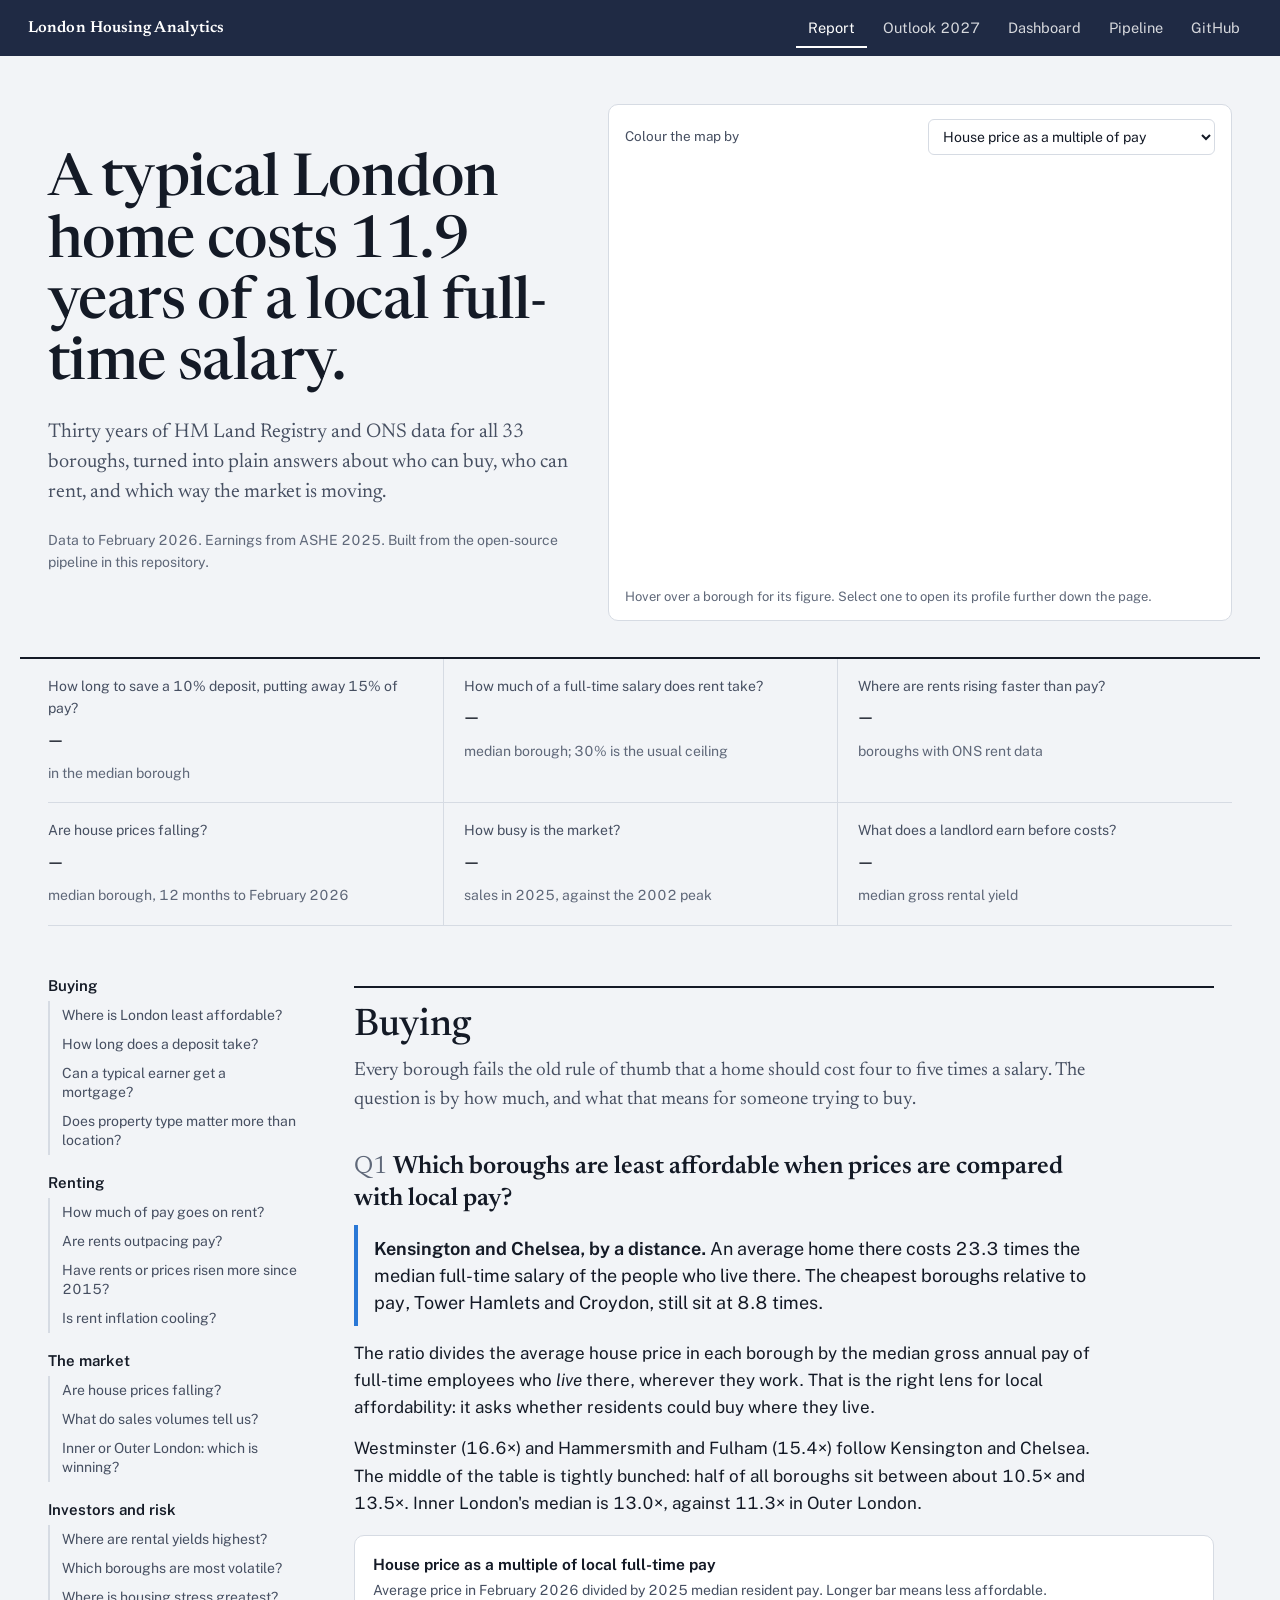
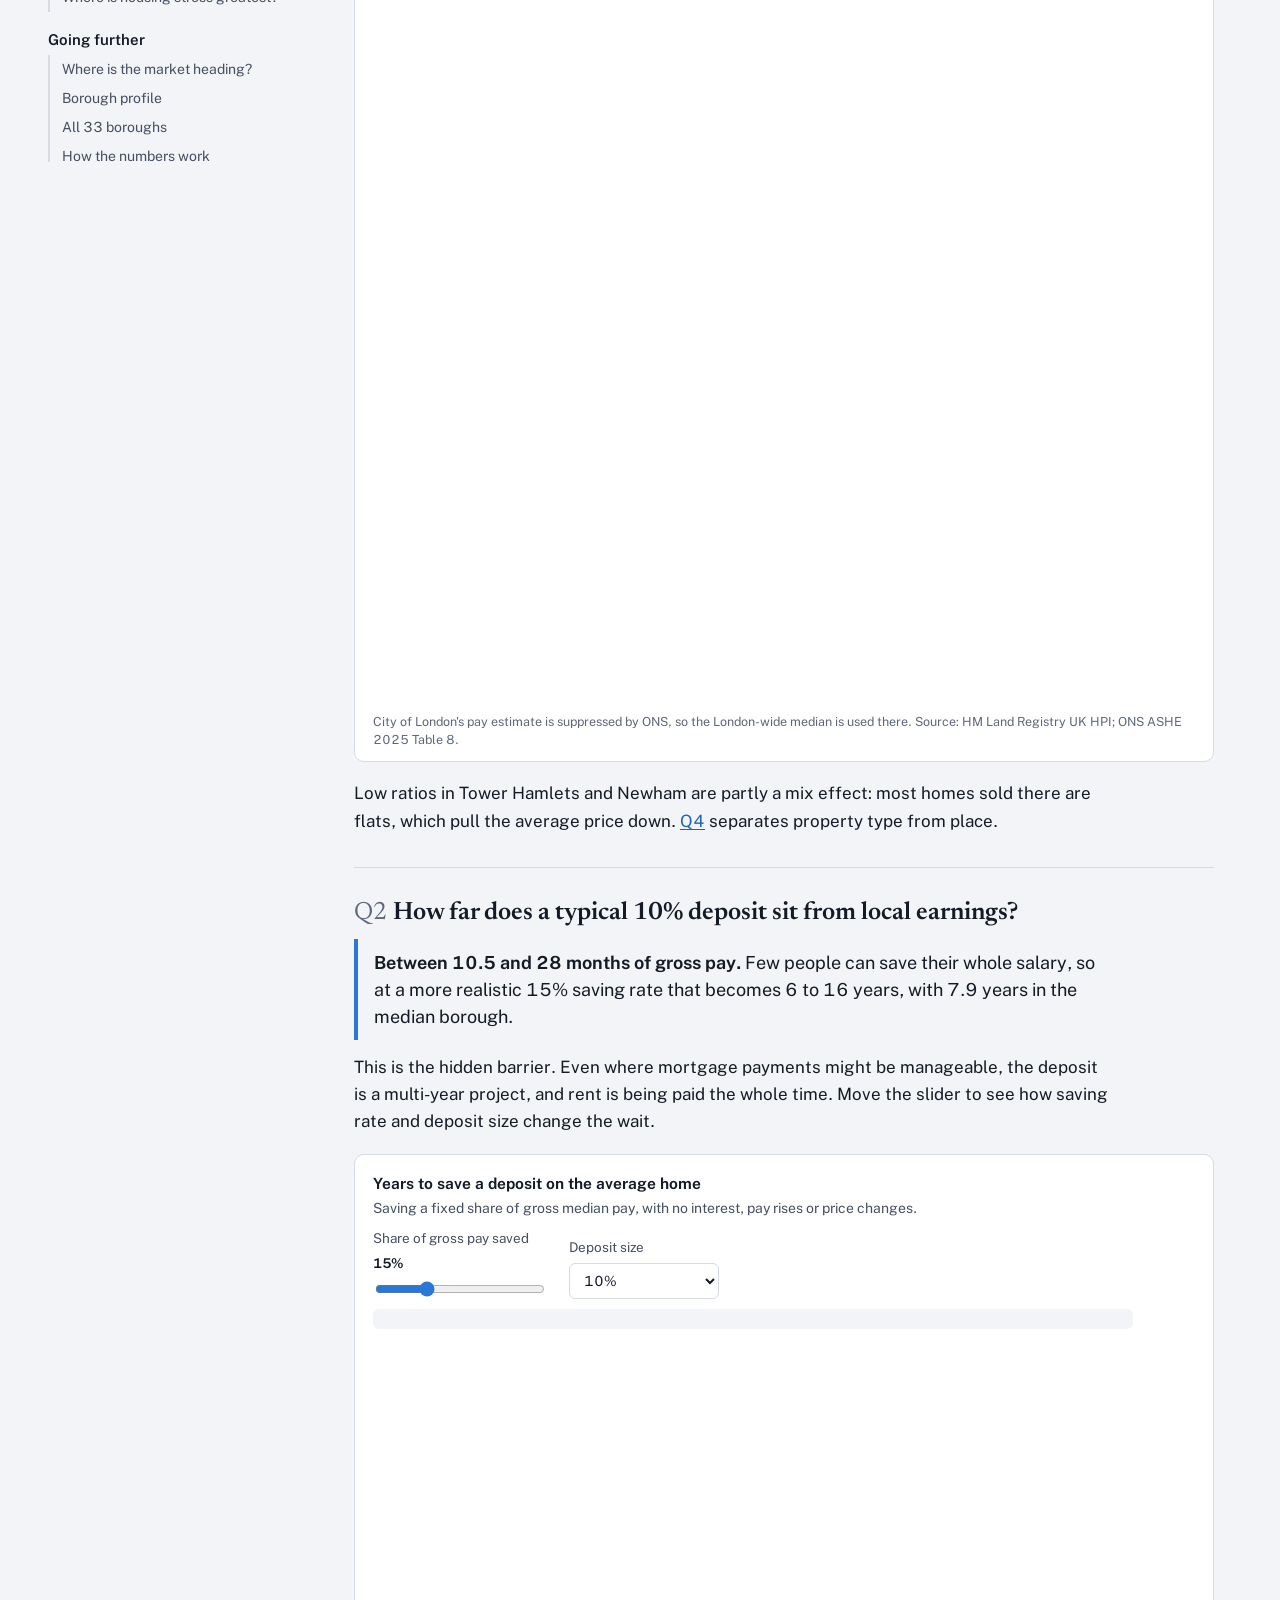
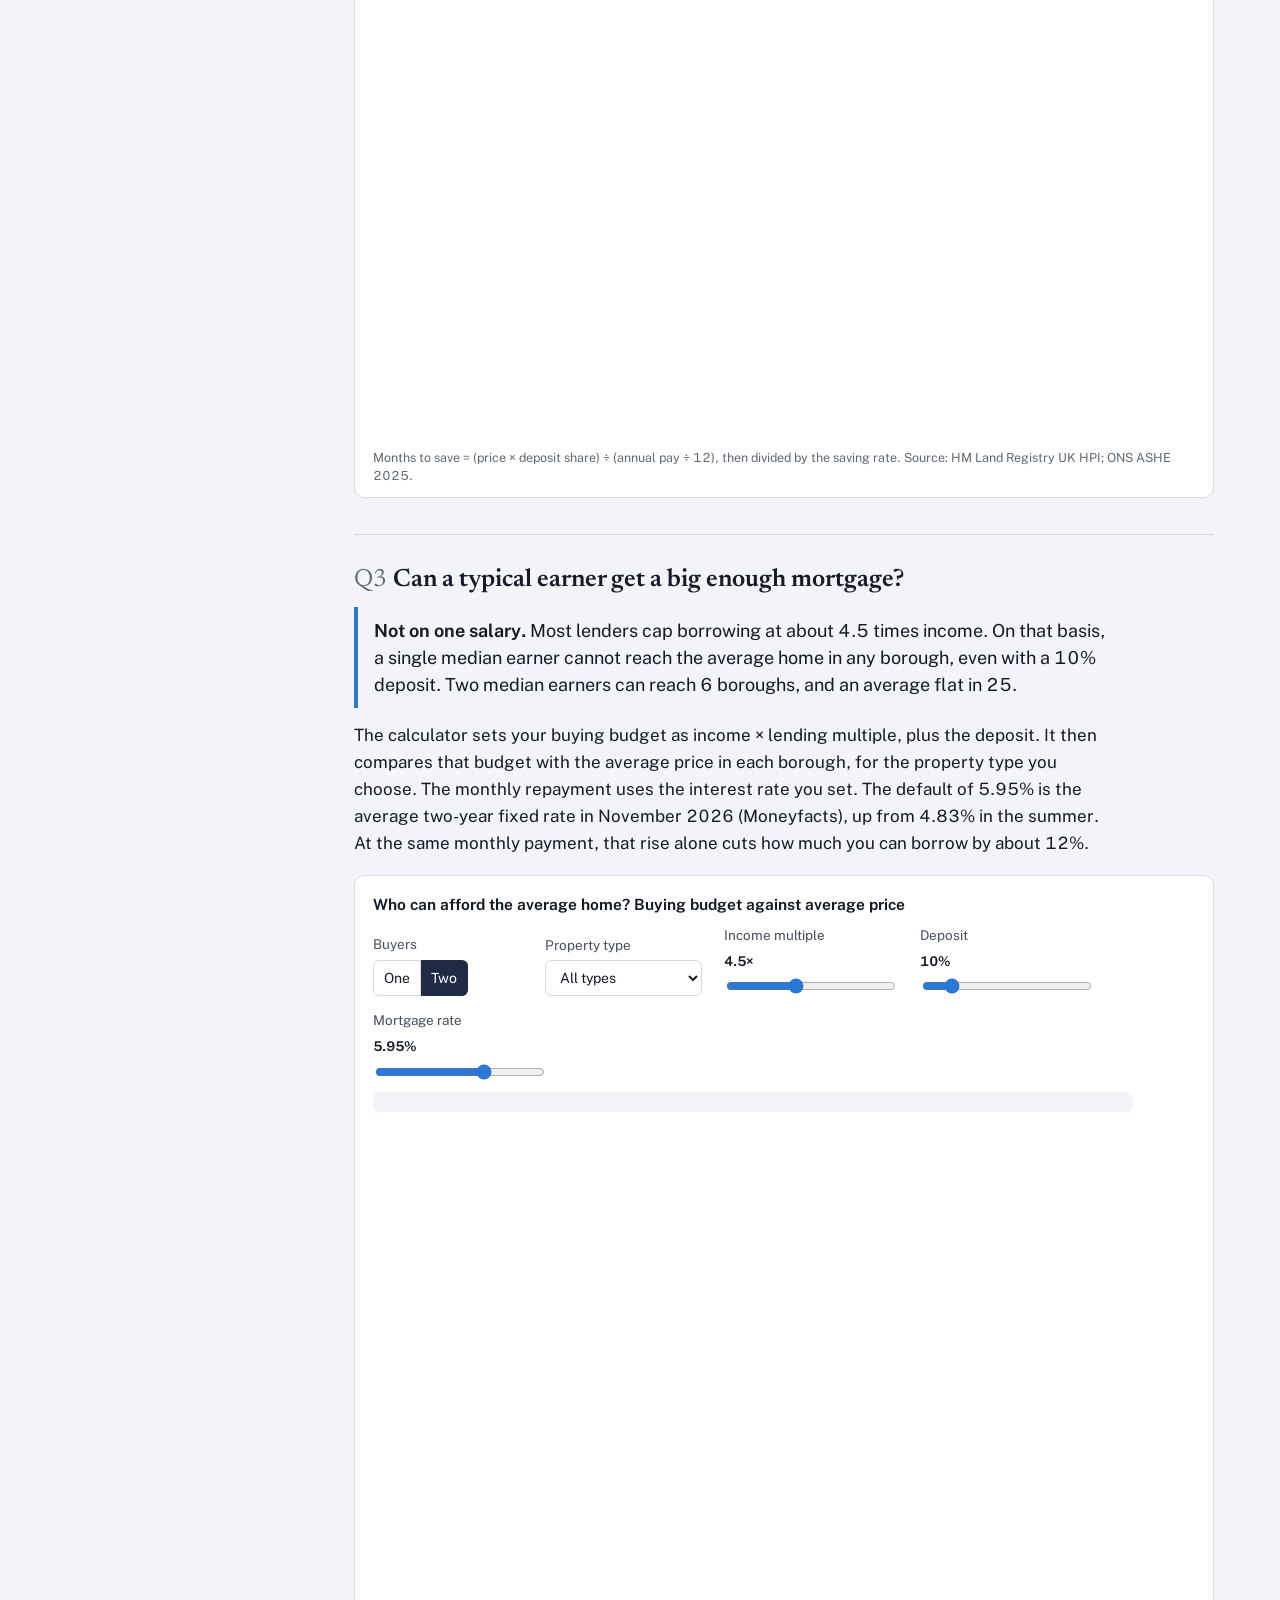
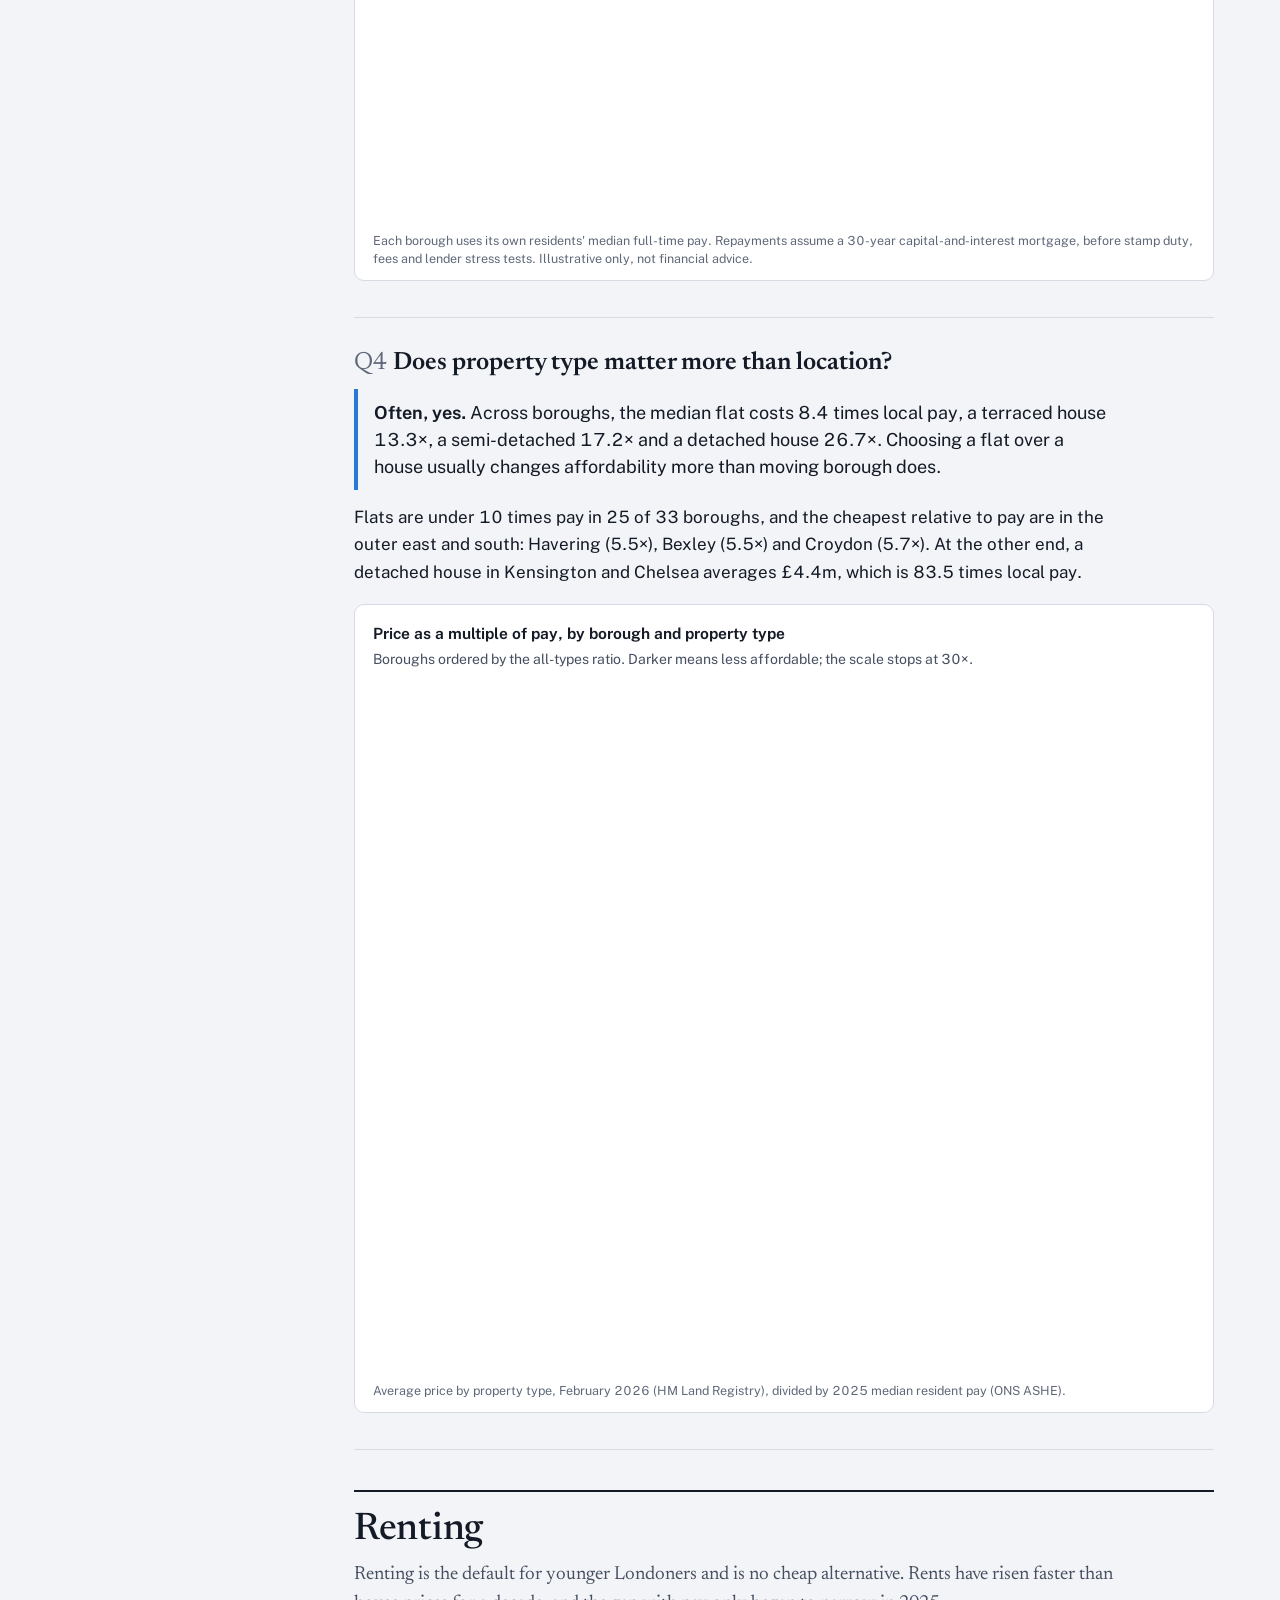
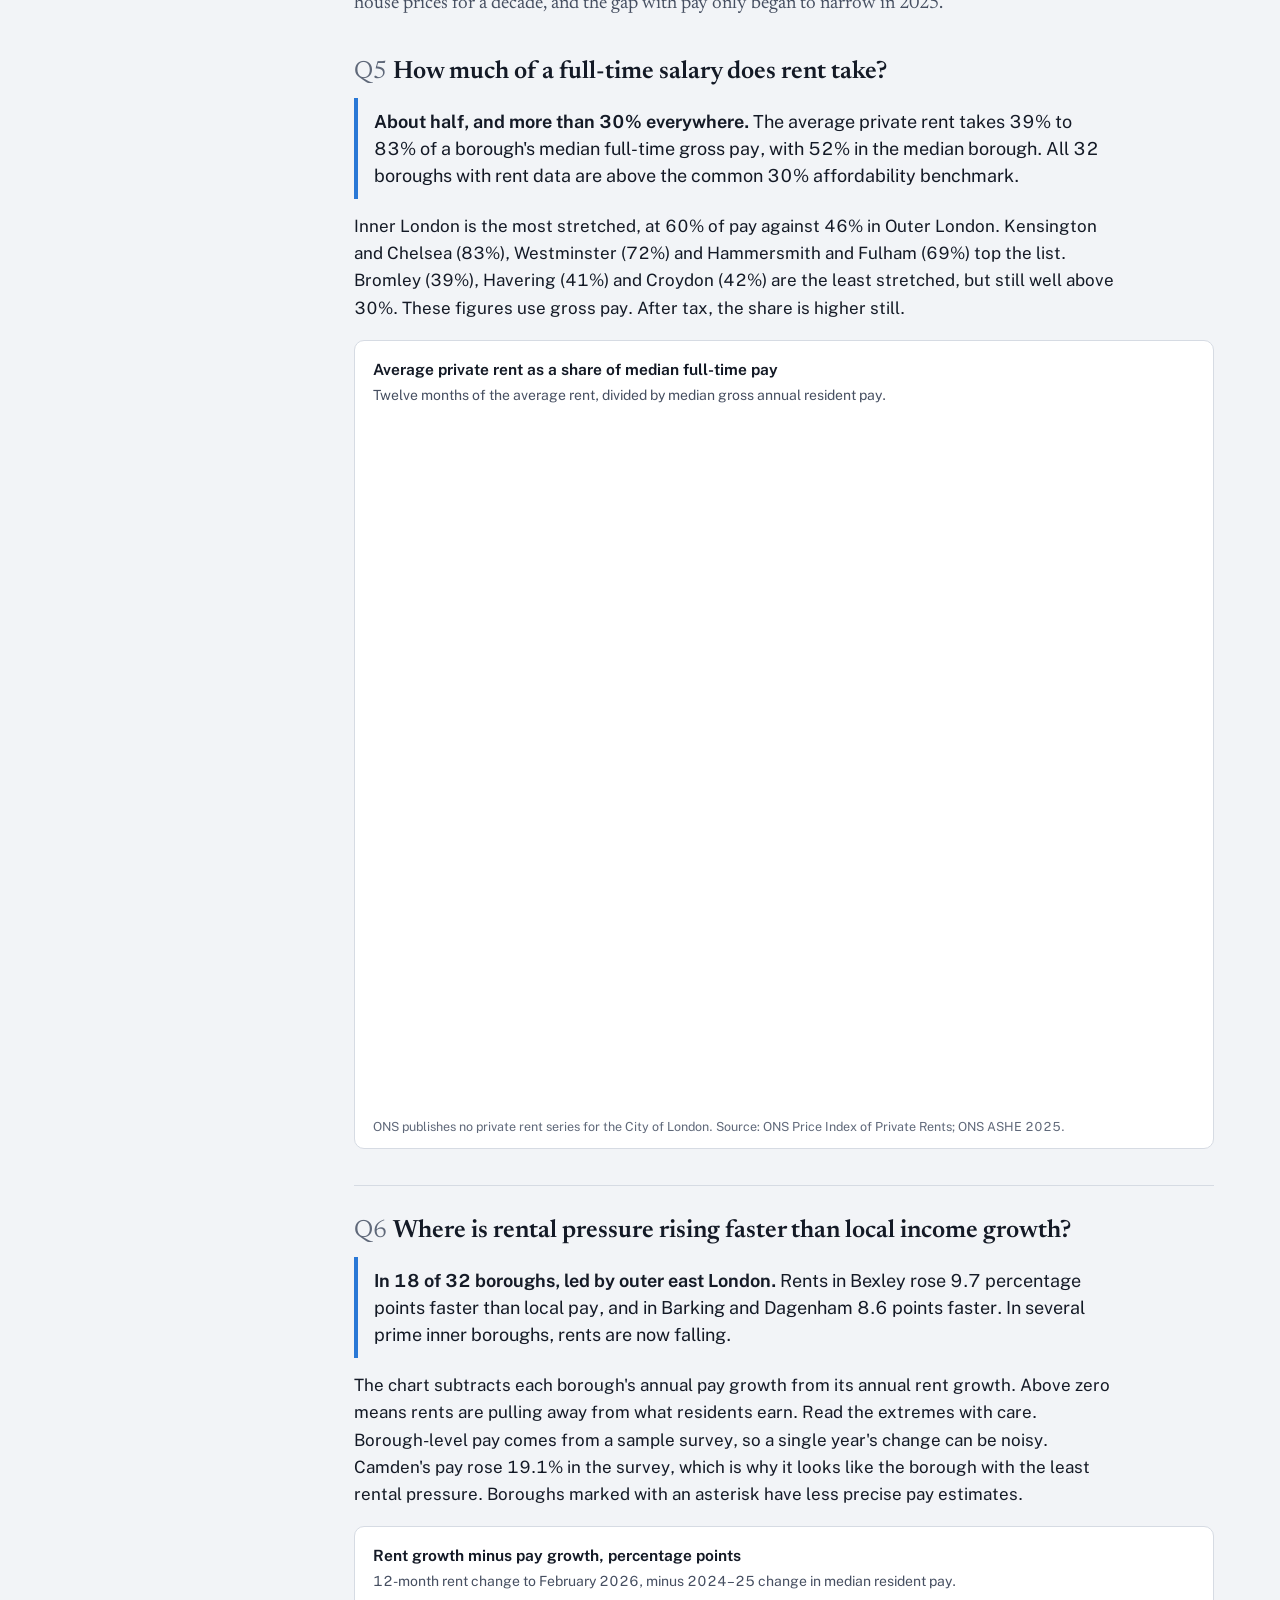
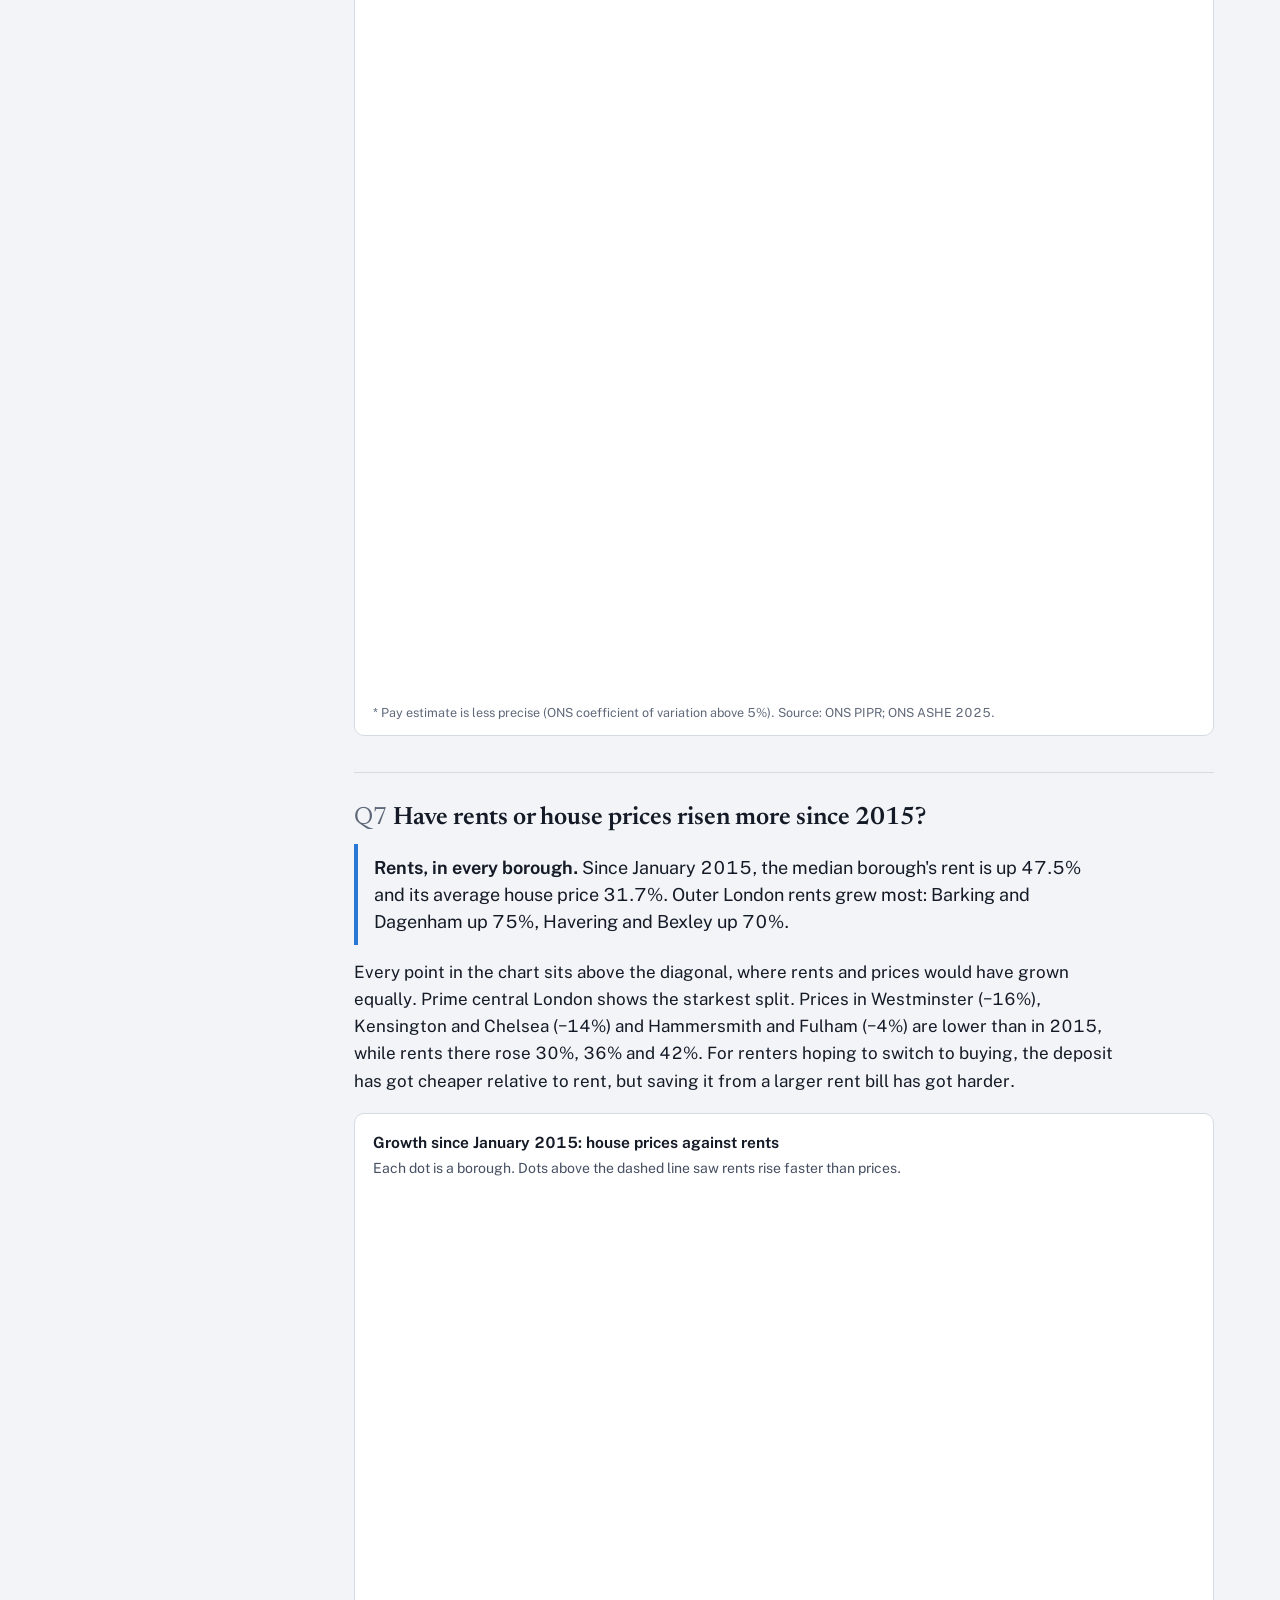
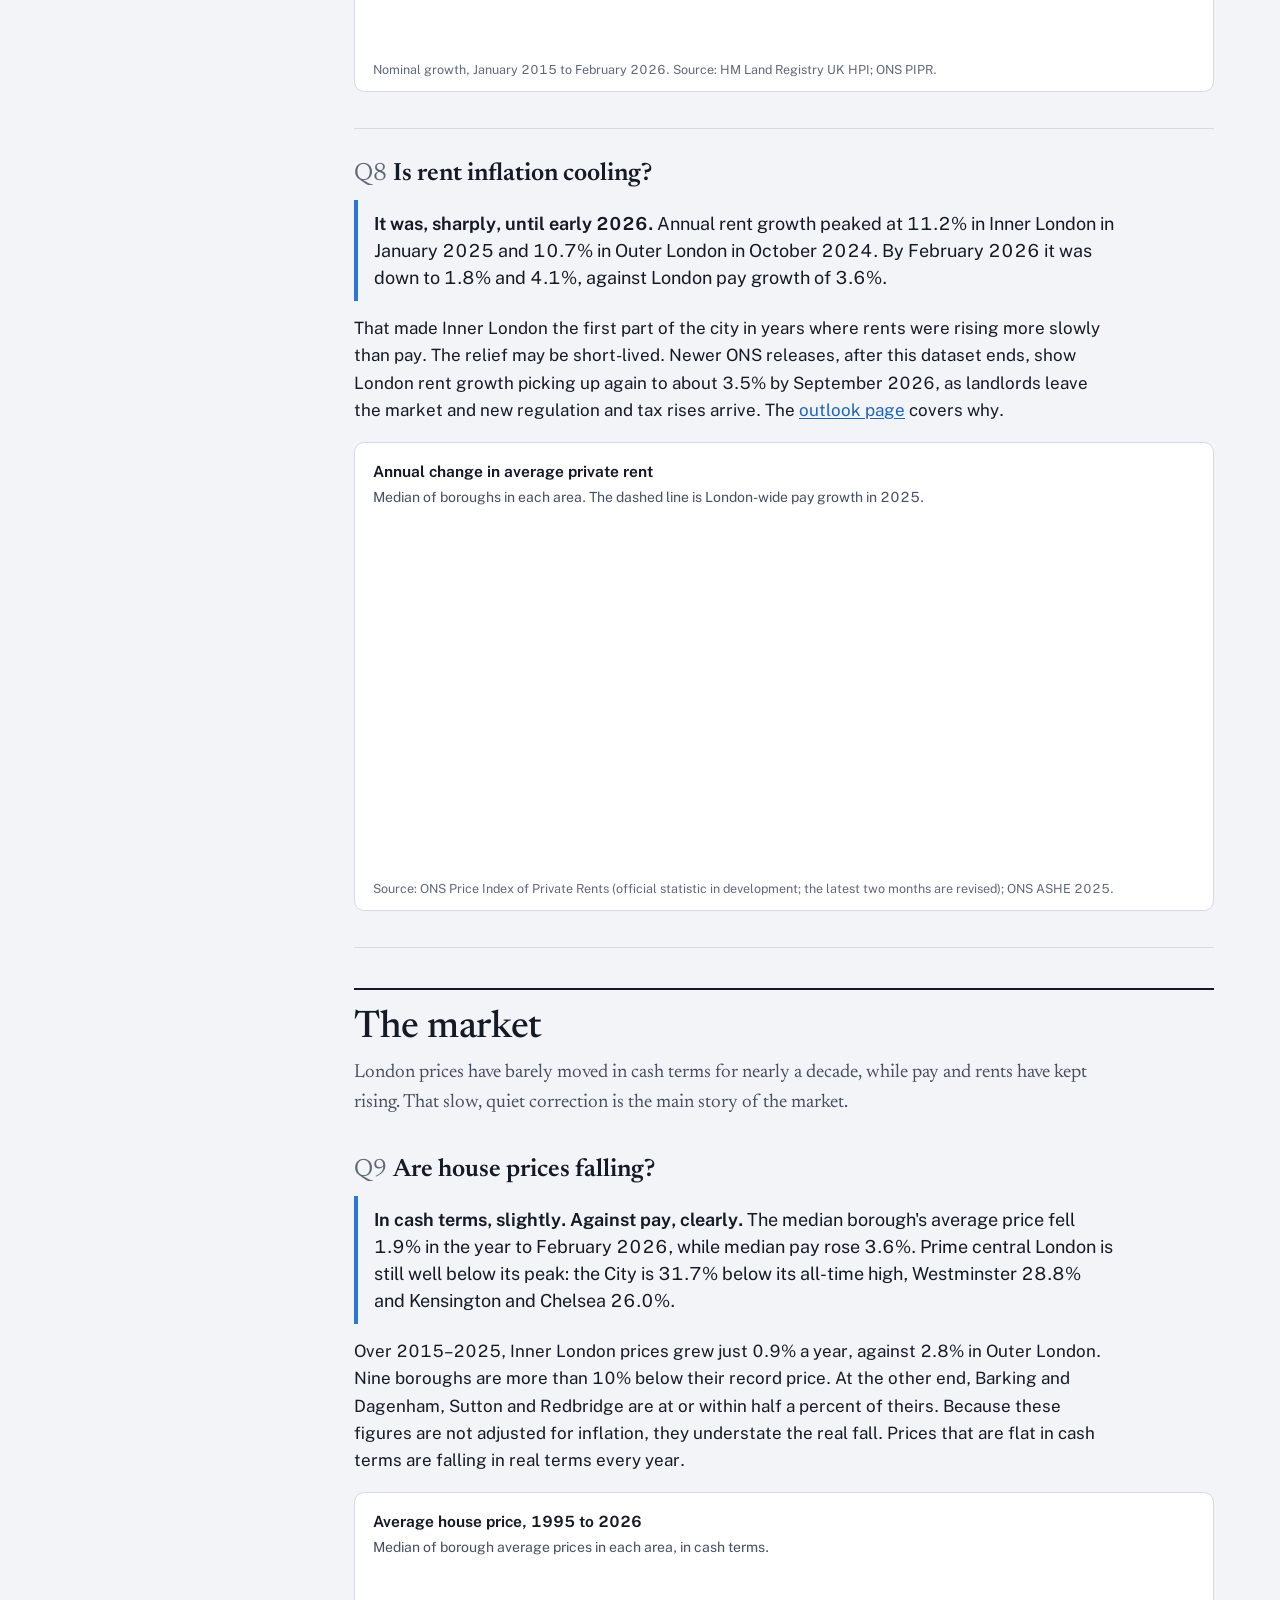
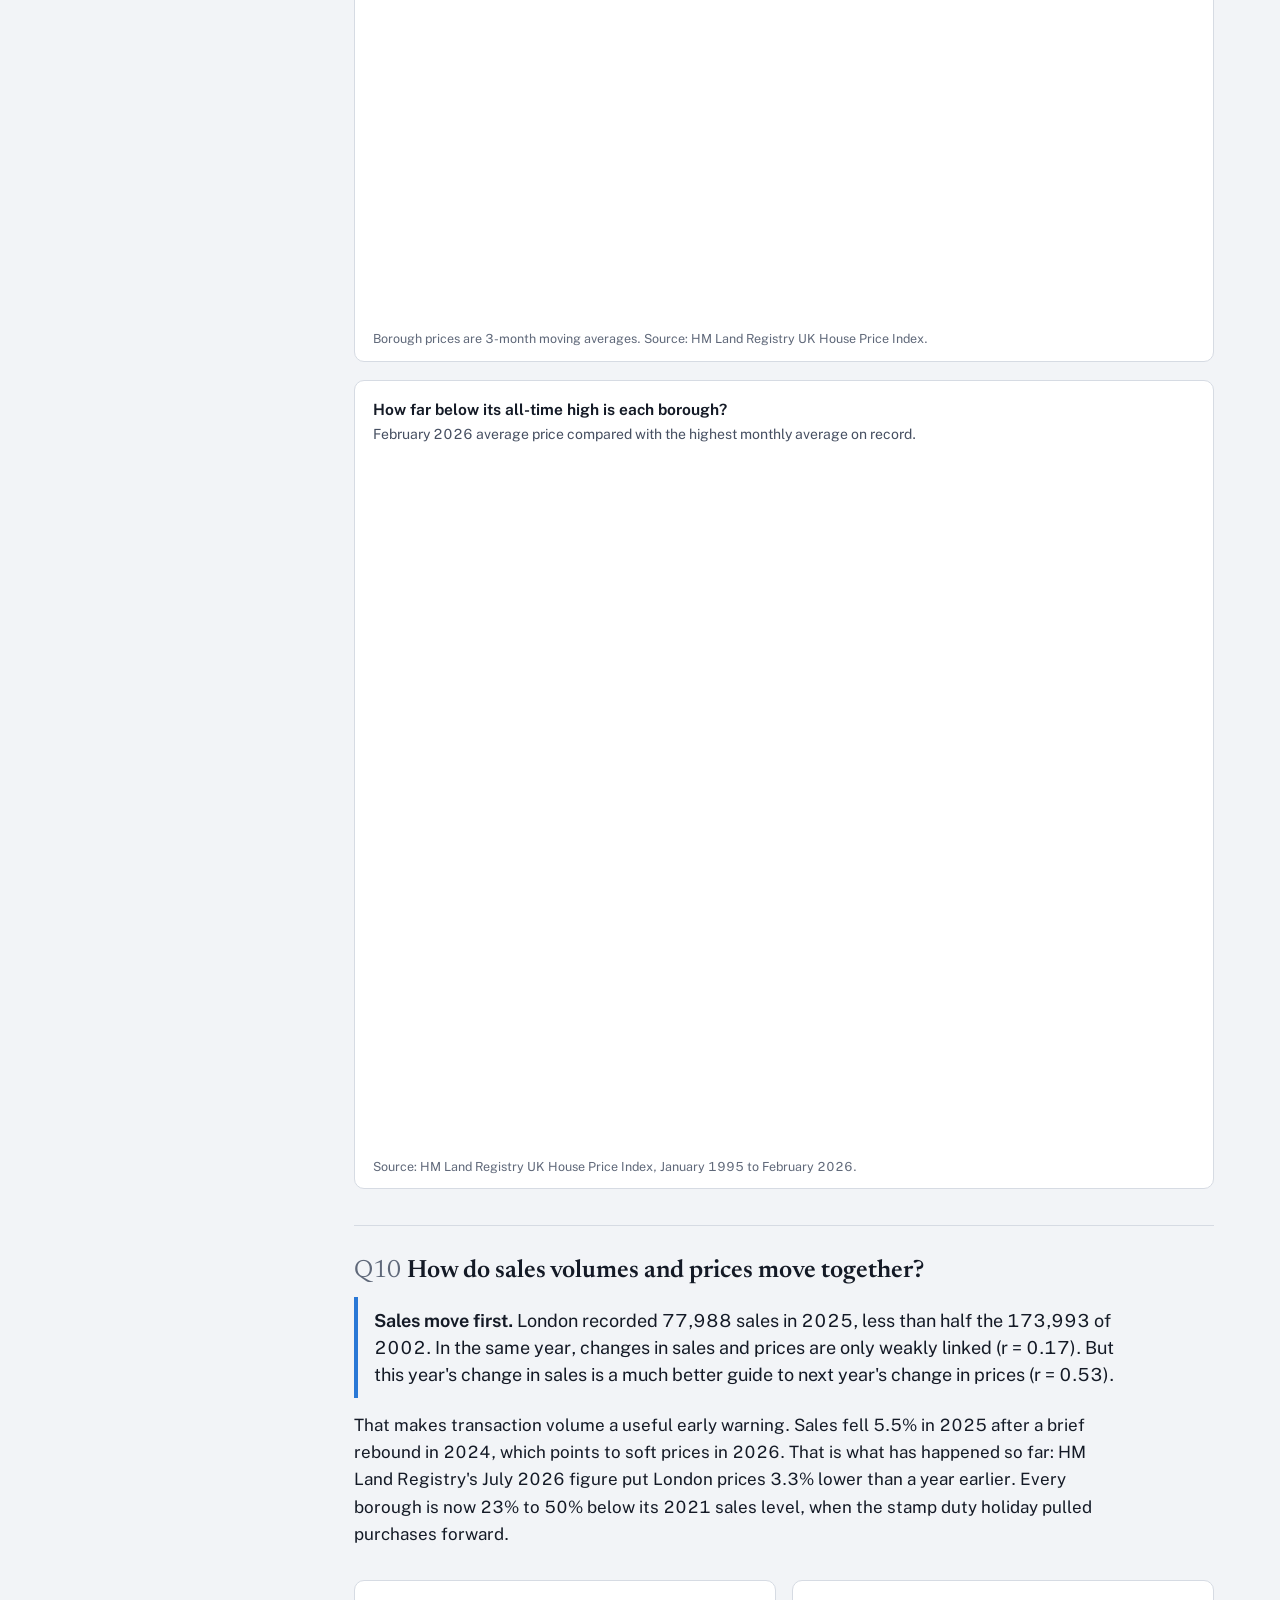
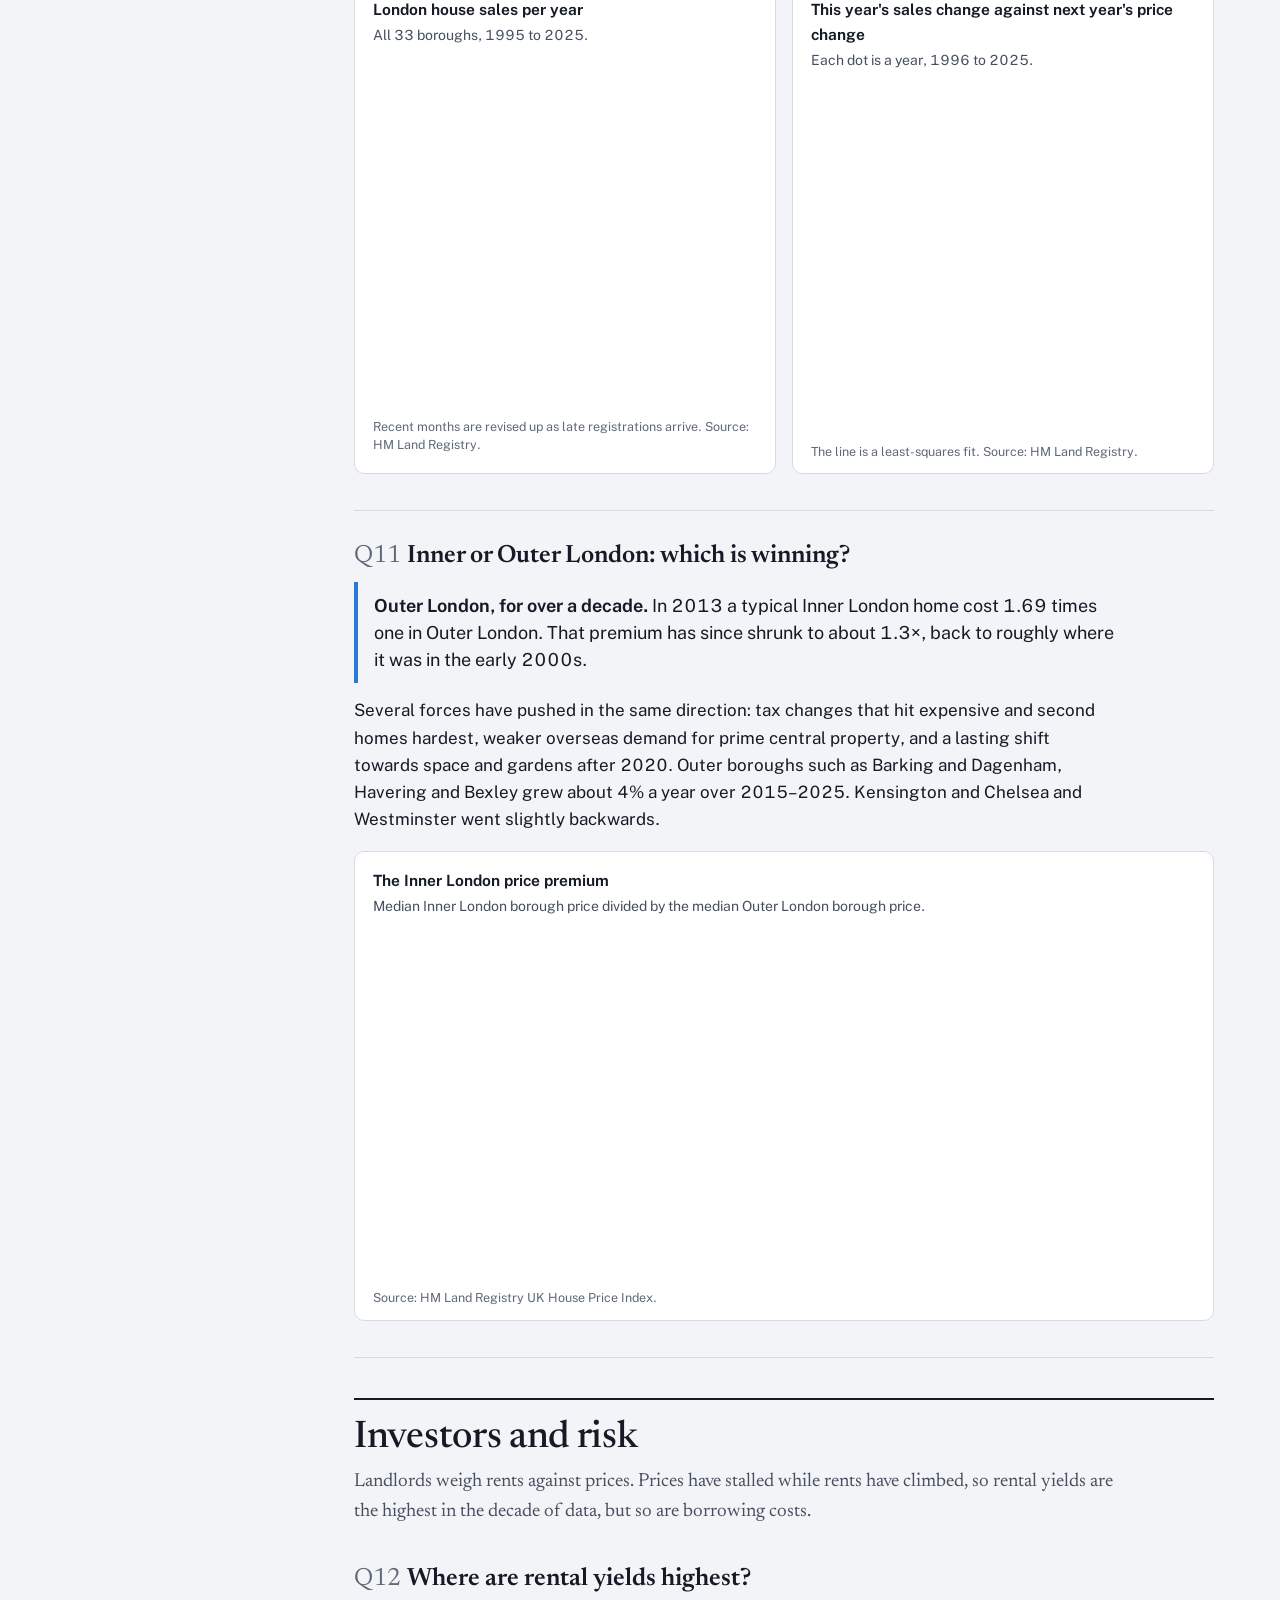
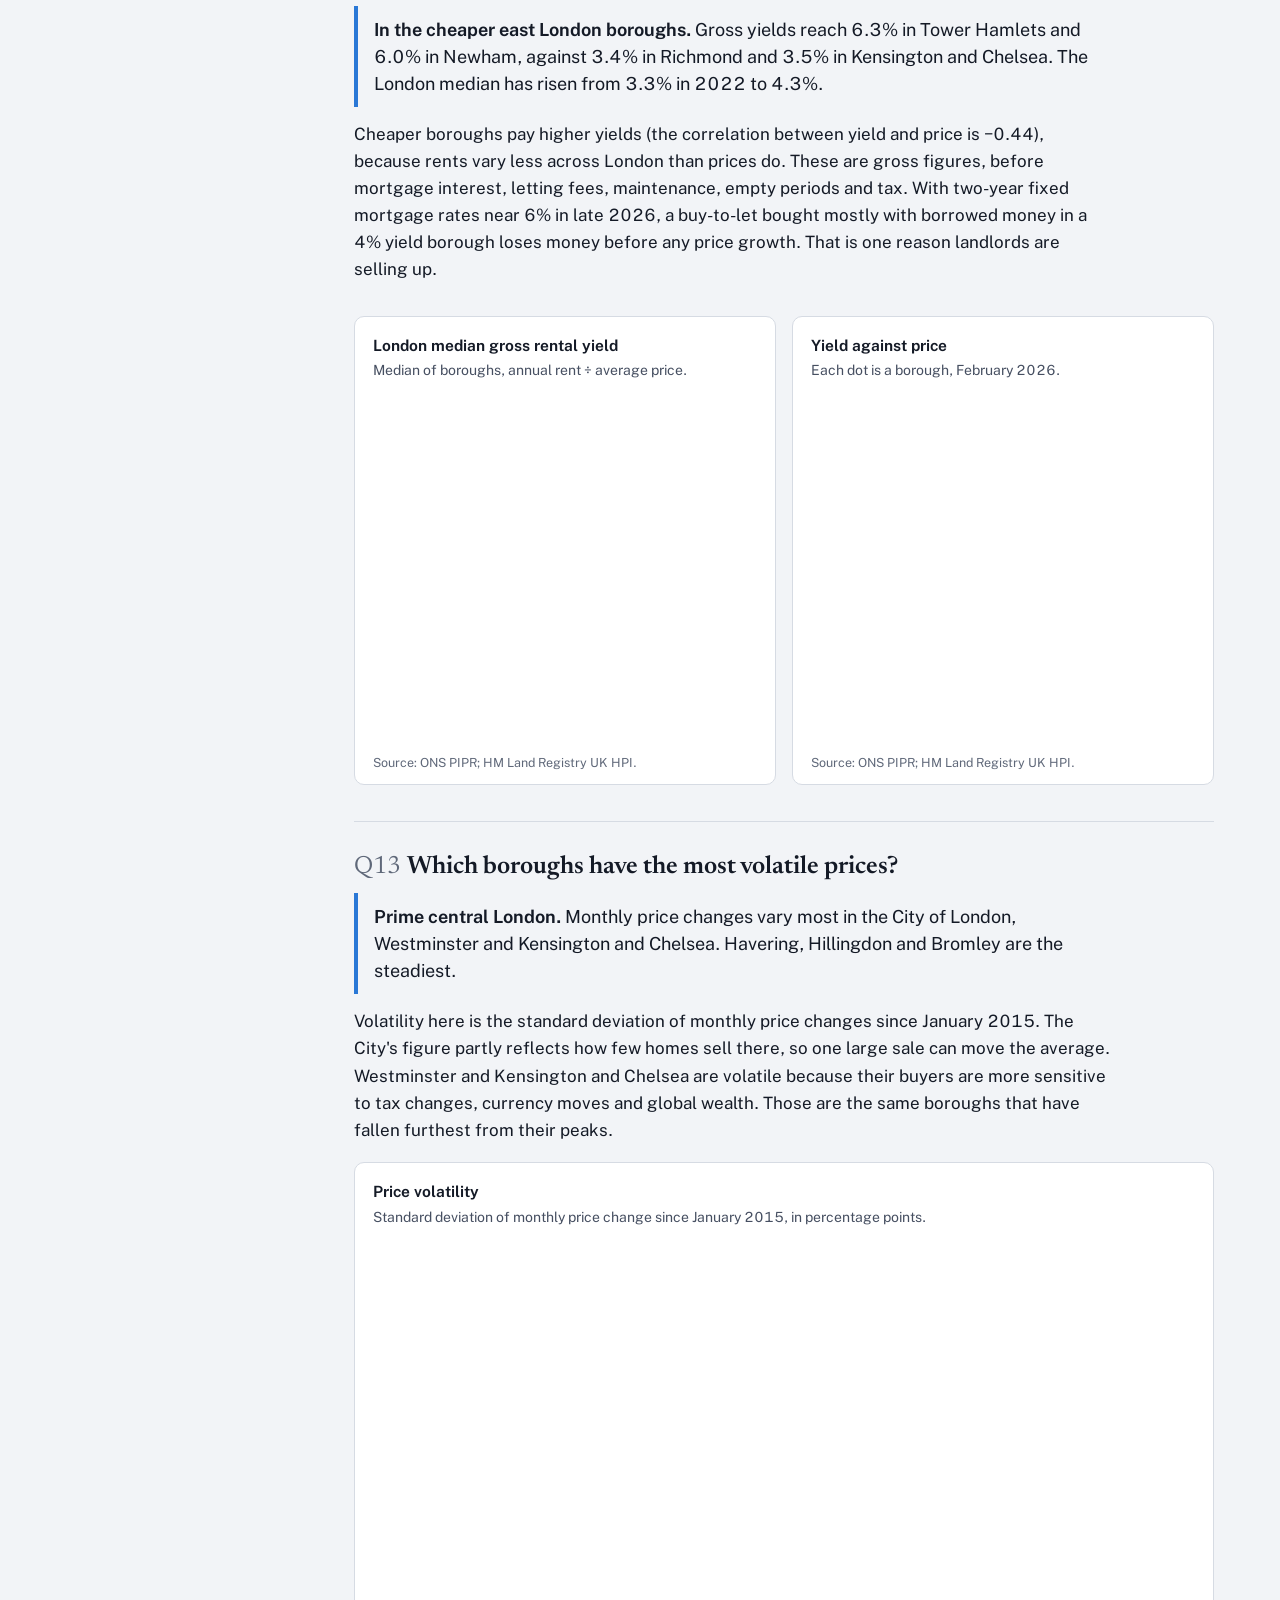
==== commit 7b6cb9b1: "Update affordability report text for clarity and accuracy in borough comparisons" ====
--- a/housing-analytics/index.html
+++ b/housing-analytics/index.html
@@ -114,7 +114,7 @@
       <h3 id="q1h"><span class="qn">Q1</span>Which boroughs are least affordable when prices are compared with local pay?</h3>
       <p class="short"><strong>Kensington and Chelsea, by a distance.</strong> An average home there costs 23.3 times the median full-time salary of the people who live there. The cheapest boroughs relative to pay, Tower Hamlets and Croydon, still sit at 8.8 times.</p>
       <p>The ratio divides the average house price in each borough by the median gross annual pay of full-time employees who <em>live</em> there, wherever they work. That is the right lens for local affordability: it asks whether residents could buy where they live.</p>
-      <p>Westminster (16.6×) and Hammersmith and Fulham (15.4×) follow Kensington and Chelsea. The middle of the table is tightly bunched: half of all boroughs sit between about 10.5× and 13×. Inner London's median is 13.0×, against 11.3× in Outer London.</p>
+      <p>Westminster (16.6×) and Hammersmith and Fulham (15.4×) follow Kensington and Chelsea. The middle of the table is tightly bunched: half of all boroughs sit between about 10.5× and 13.5×. Inner London's median is 13.0×, against 11.3× in Outer London.</p>
       <figure class="fig">
         <p class="ft">House price as a multiple of local full-time pay</p>
         <p class="fs">Average price in February 2026 divided by 2025 median resident pay. Longer bar means less affordable.</p>
@@ -214,7 +214,7 @@
     <section class="qa" id="q7" aria-labelledby="q7h">
       <h3 id="q7h"><span class="qn">Q7</span>Have rents or house prices risen more since 2015?</h3>
       <p class="short"><strong>Rents, in every borough.</strong> Since January 2015, the median borough's rent is up 47.5% and its average house price 31.7%. Outer London rents grew most: Barking and Dagenham up 75%, Havering and Bexley up 70%.</p>
-      <p>Every point in the chart sits above the diagonal, where rents and prices would have grown equally. Prime central London shows the starkest split: prices in the City, Westminster and Kensington and Chelsea are lower than in 2015, while rents there still rose by roughly a quarter to a third. For renters hoping to switch to buying, the deposit has got cheaper relative to rent, but saving it from a larger rent bill has got harder.</p>
+      <p>Every point in the chart sits above the diagonal, where rents and prices would have grown equally. Prime central London shows the starkest split. Prices in Westminster (−16%), Kensington and Chelsea (−14%) and Hammersmith and Fulham (−4%) are lower than in 2015, while rents there rose 30%, 36% and 42%. For renters hoping to switch to buying, the deposit has got cheaper relative to rent, but saving it from a larger rent bill has got harder.</p>
       <figure class="fig">
         <p class="ft">Growth since January 2015: house prices against rents</p>
         <p class="fs">Each dot is a borough. Dots above the dashed line saw rents rise faster than prices.</p>
@@ -320,10 +320,10 @@
     <section class="qa" id="q13" aria-labelledby="q13h">
       <h3 id="q13h"><span class="qn">Q13</span>Which boroughs have the most volatile prices?</h3>
       <p class="short"><strong>Prime central London.</strong> Monthly price changes vary most in the City of London, Westminster and Kensington and Chelsea. Havering, Hillingdon and Bromley are the steadiest.</p>
-      <p>Volatility here is the standard deviation of monthly price changes over the last five years. The City's figure partly reflects how few homes sell there, so one large sale can move the average. Westminster and Kensington and Chelsea are volatile because their buyers are more sensitive to tax changes, currency moves and global wealth. Those are the same boroughs that have fallen furthest from their peaks.</p>
+      <p>Volatility here is the standard deviation of monthly price changes since January 2015. The City's figure partly reflects how few homes sell there, so one large sale can move the average. Westminster and Kensington and Chelsea are volatile because their buyers are more sensitive to tax changes, currency moves and global wealth. Those are the same boroughs that have fallen furthest from their peaks.</p>
       <figure class="fig">
         <p class="ft">Price volatility</p>
-        <p class="fs">Standard deviation of monthly price change over 5 years, in percentage points.</p>
+        <p class="fs">Standard deviation of monthly price change since January 2015, in percentage points.</p>
         <div class="chart tall" id="cVol" role="img" aria-label="Bar chart of price volatility by borough"></div>
         <figcaption>Source: HM Land Registry UK House Price Index.</figcaption>
       </figure>
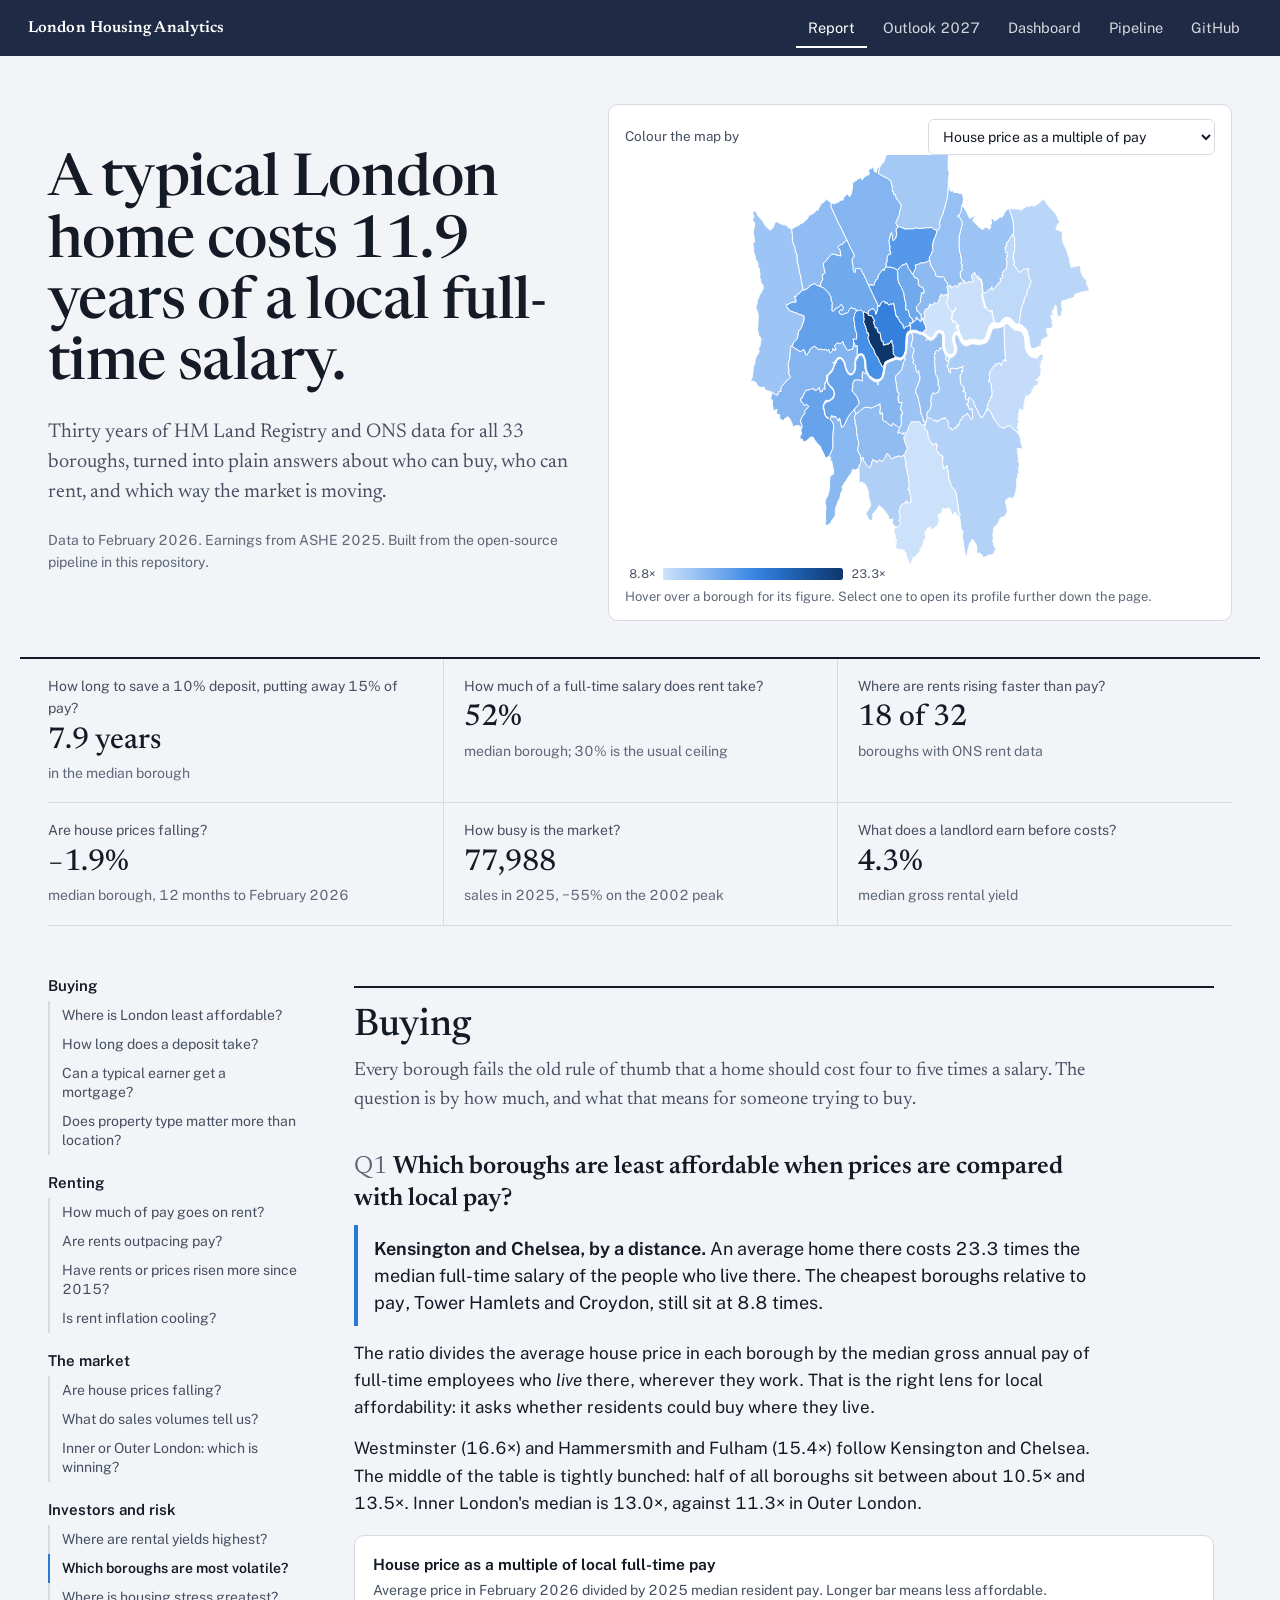
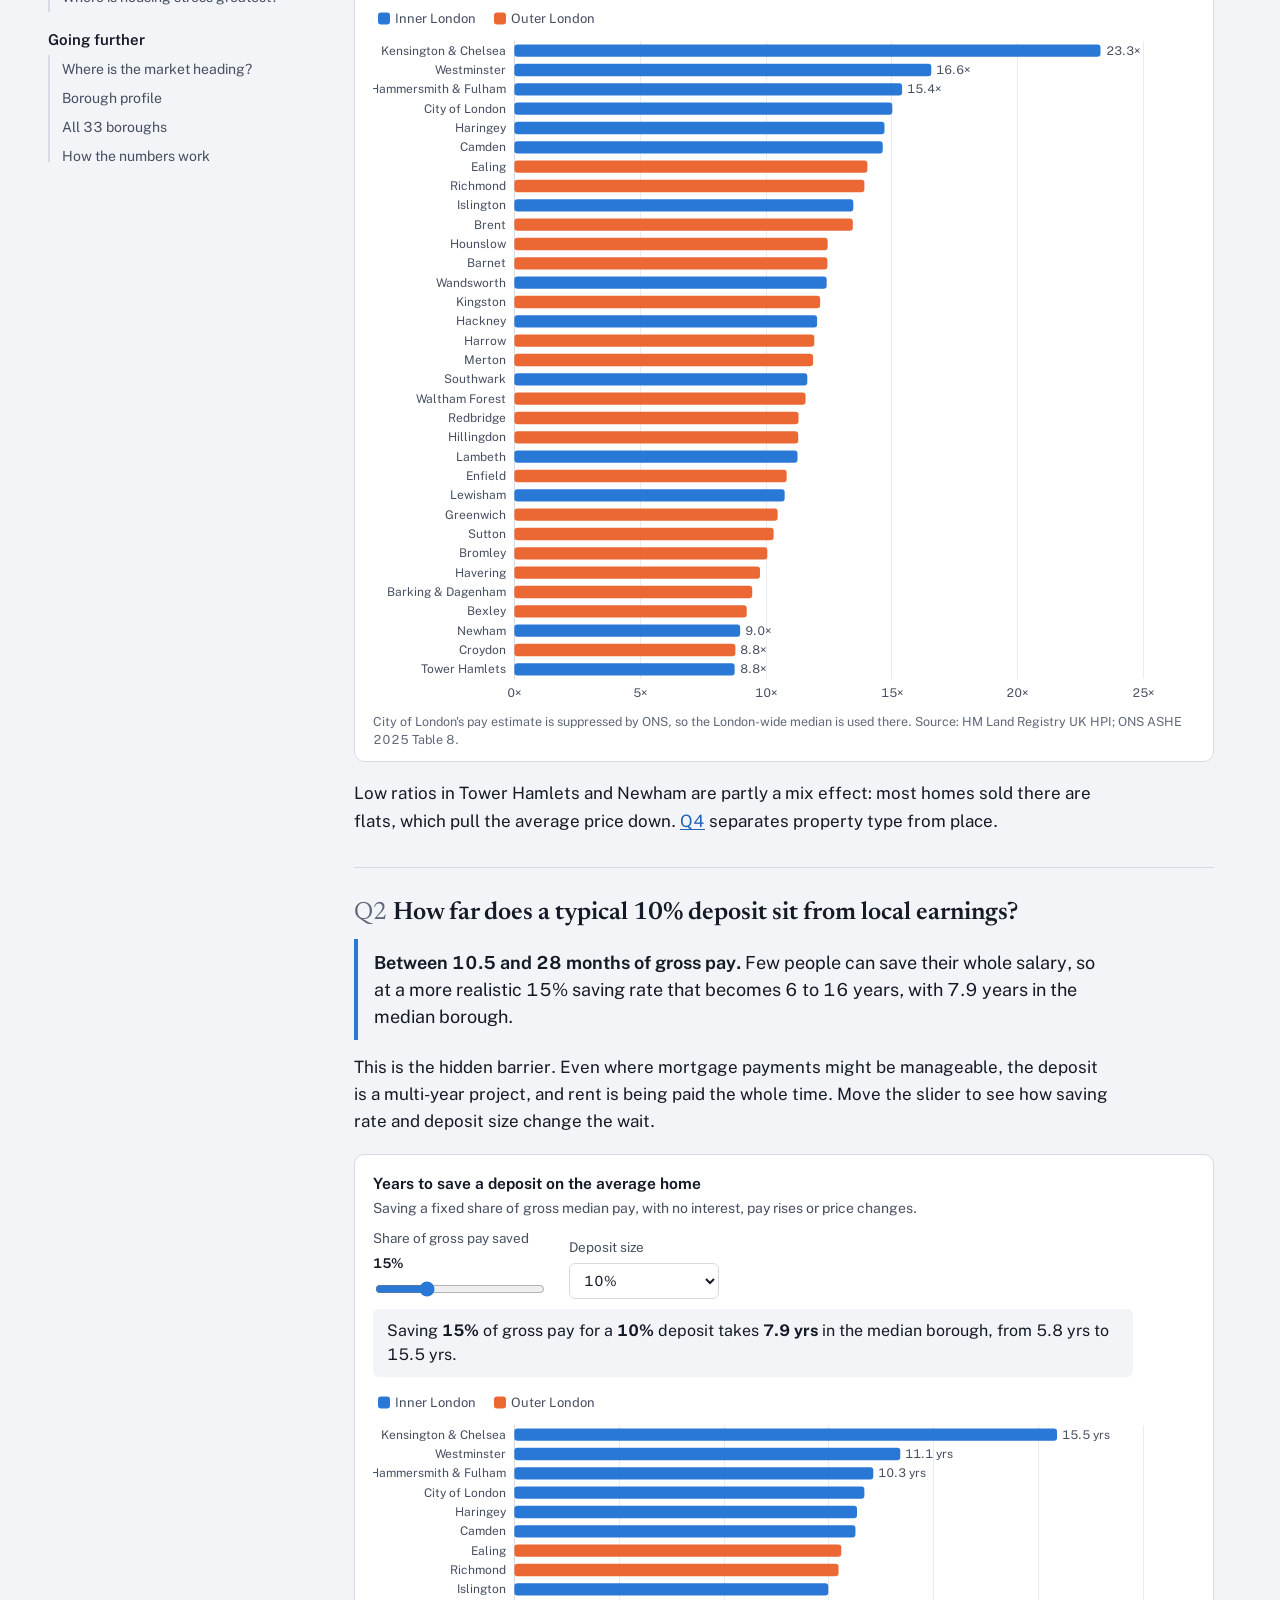
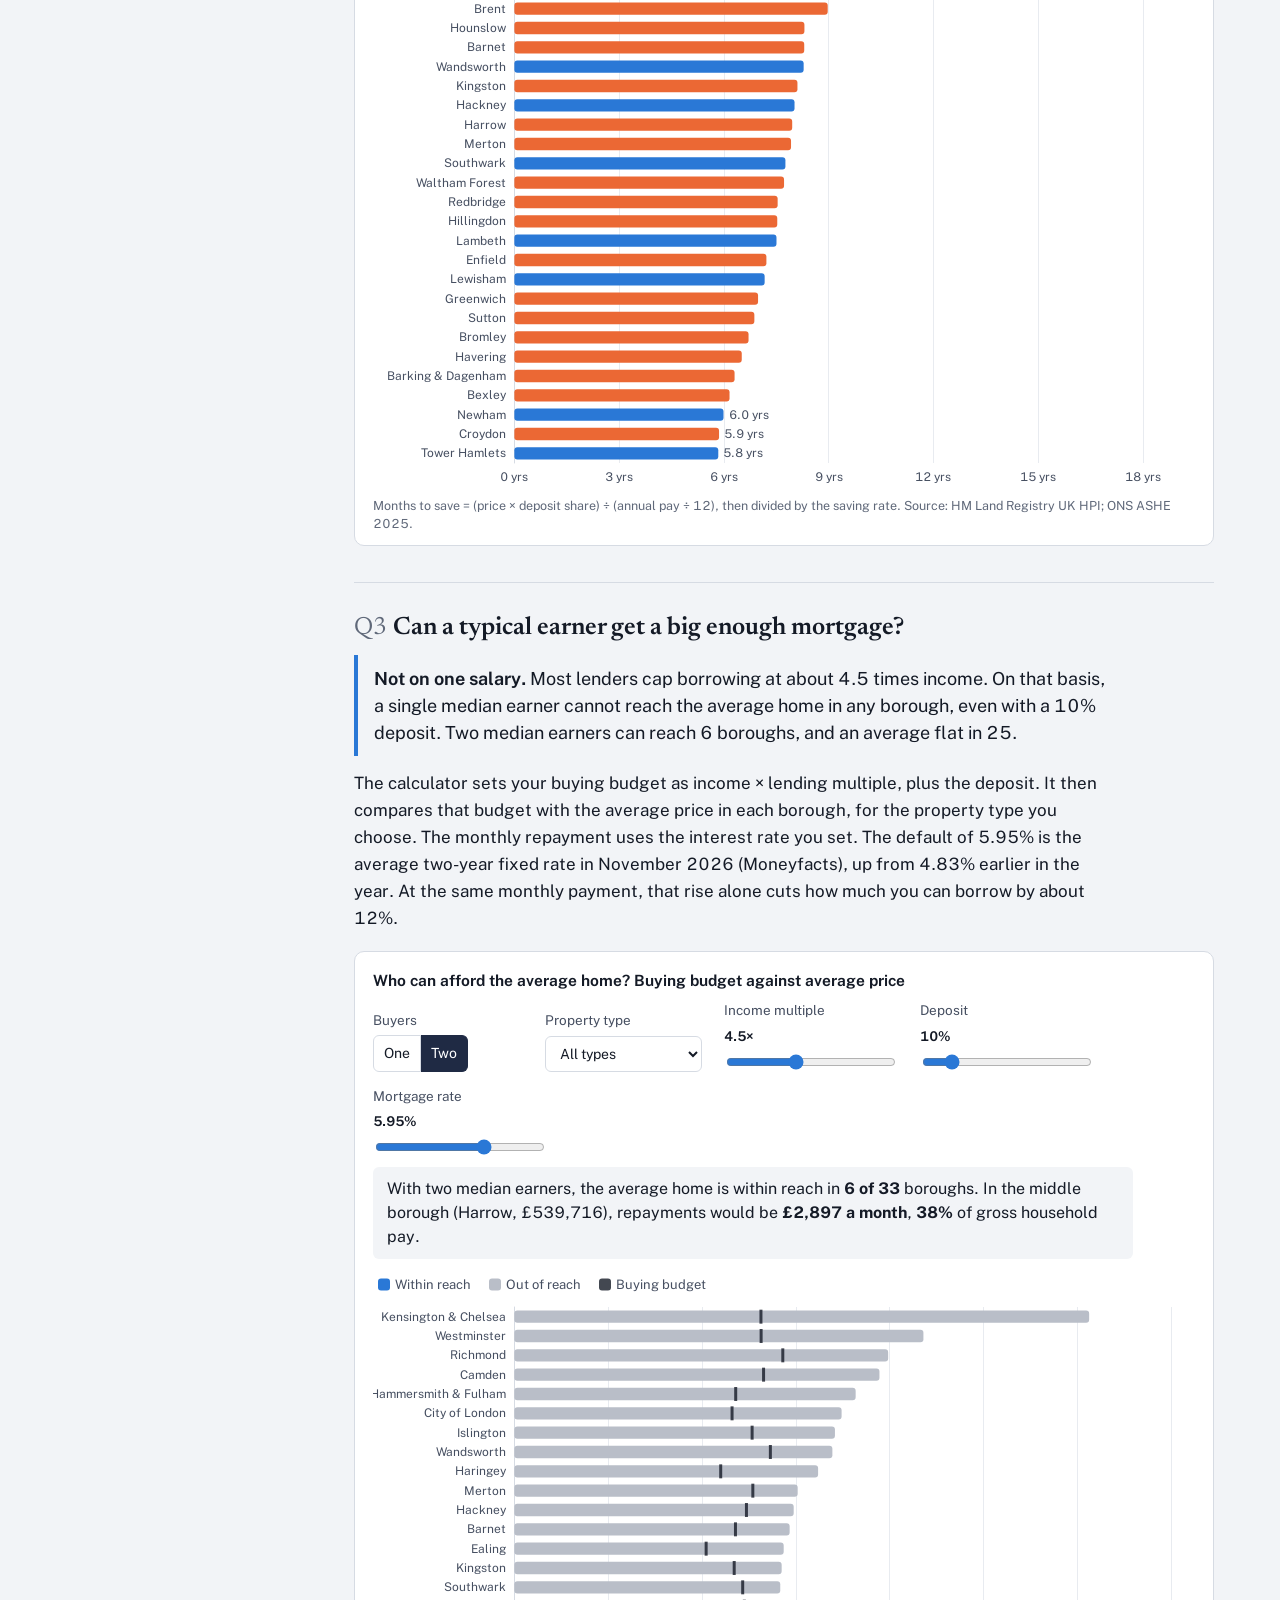
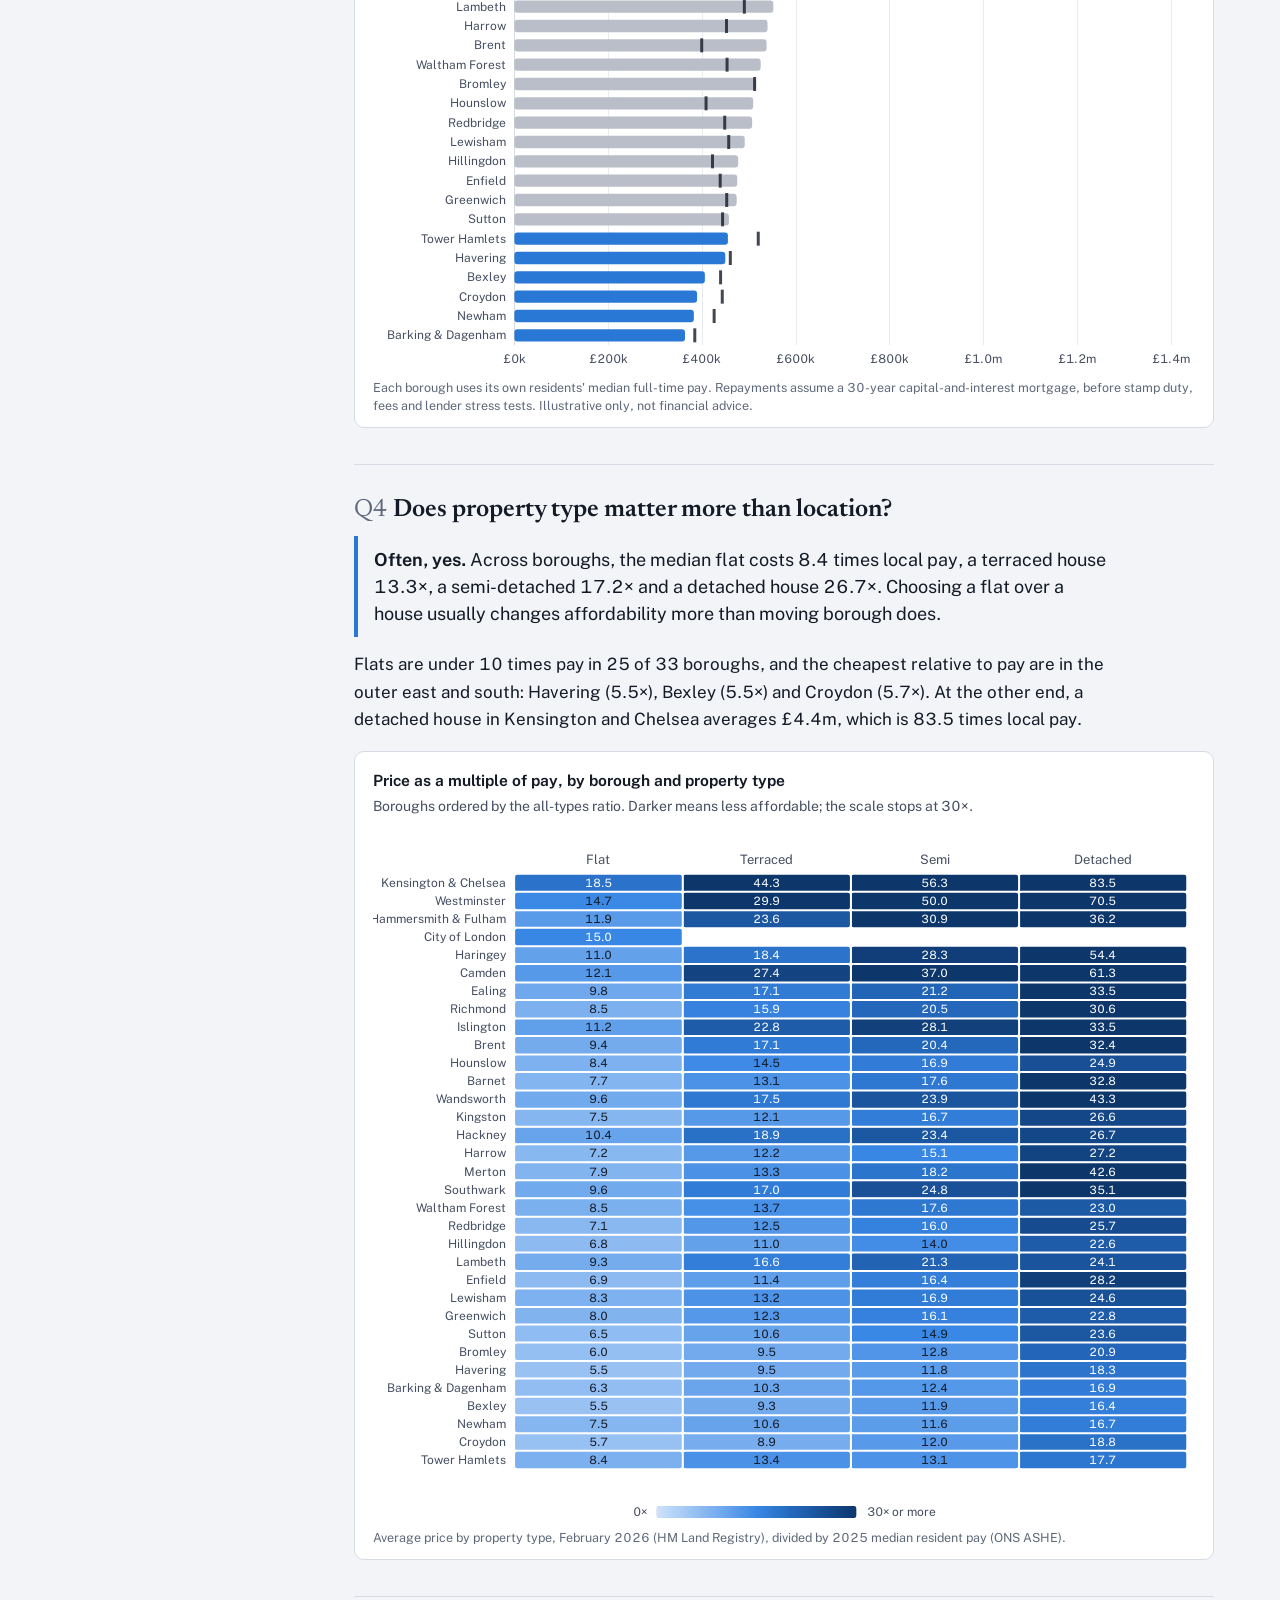
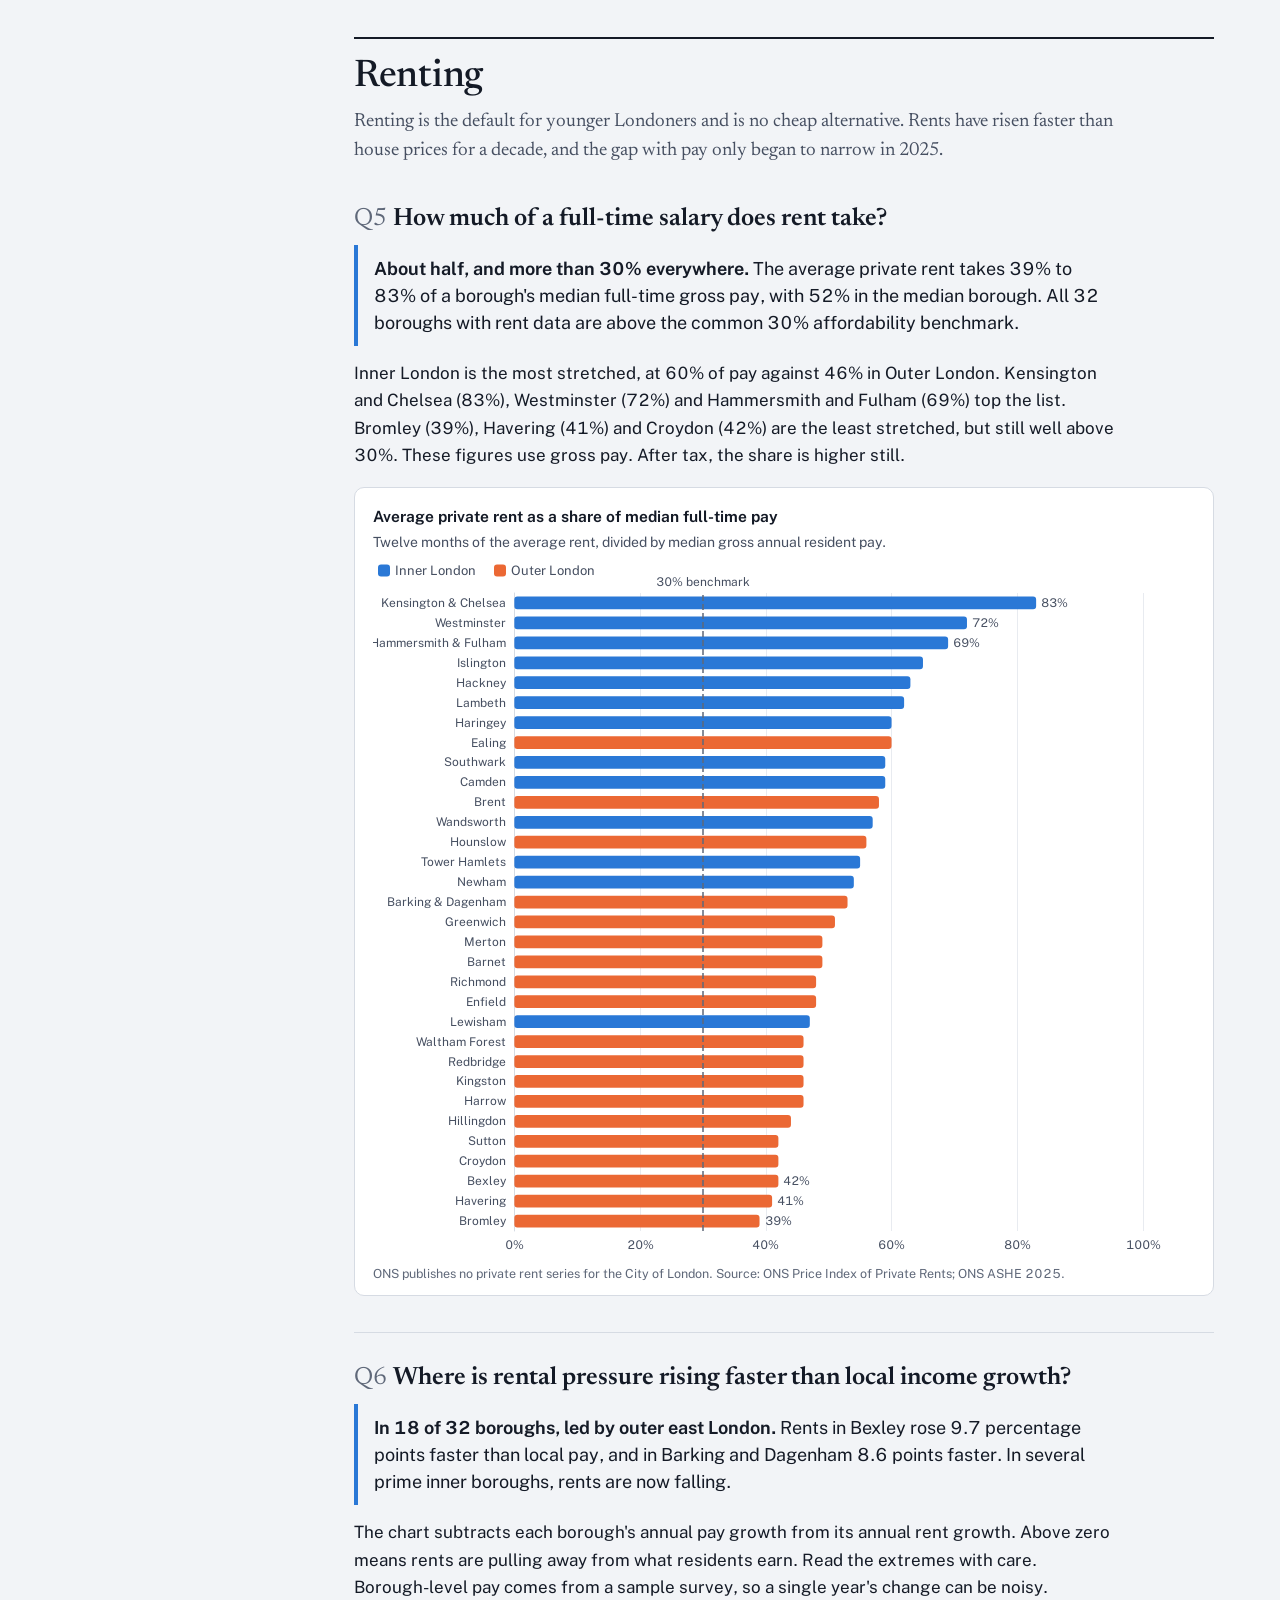
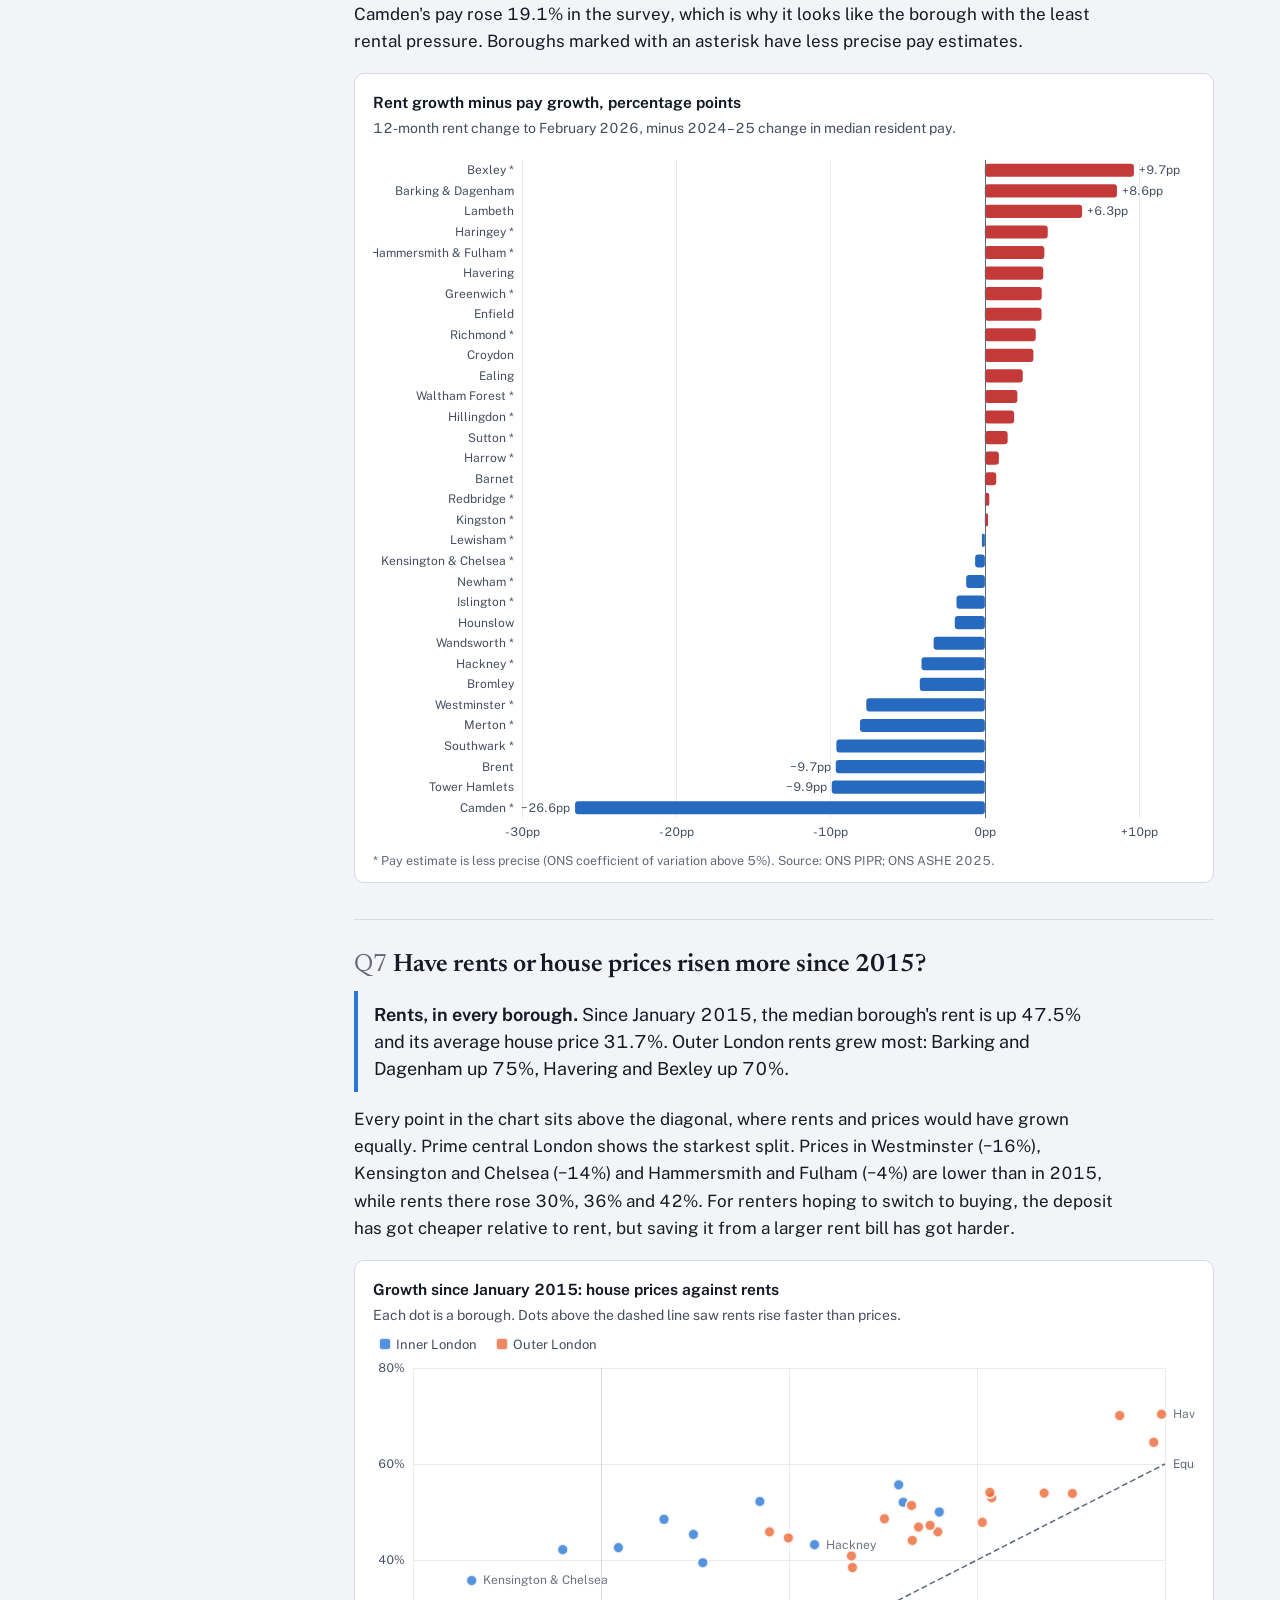
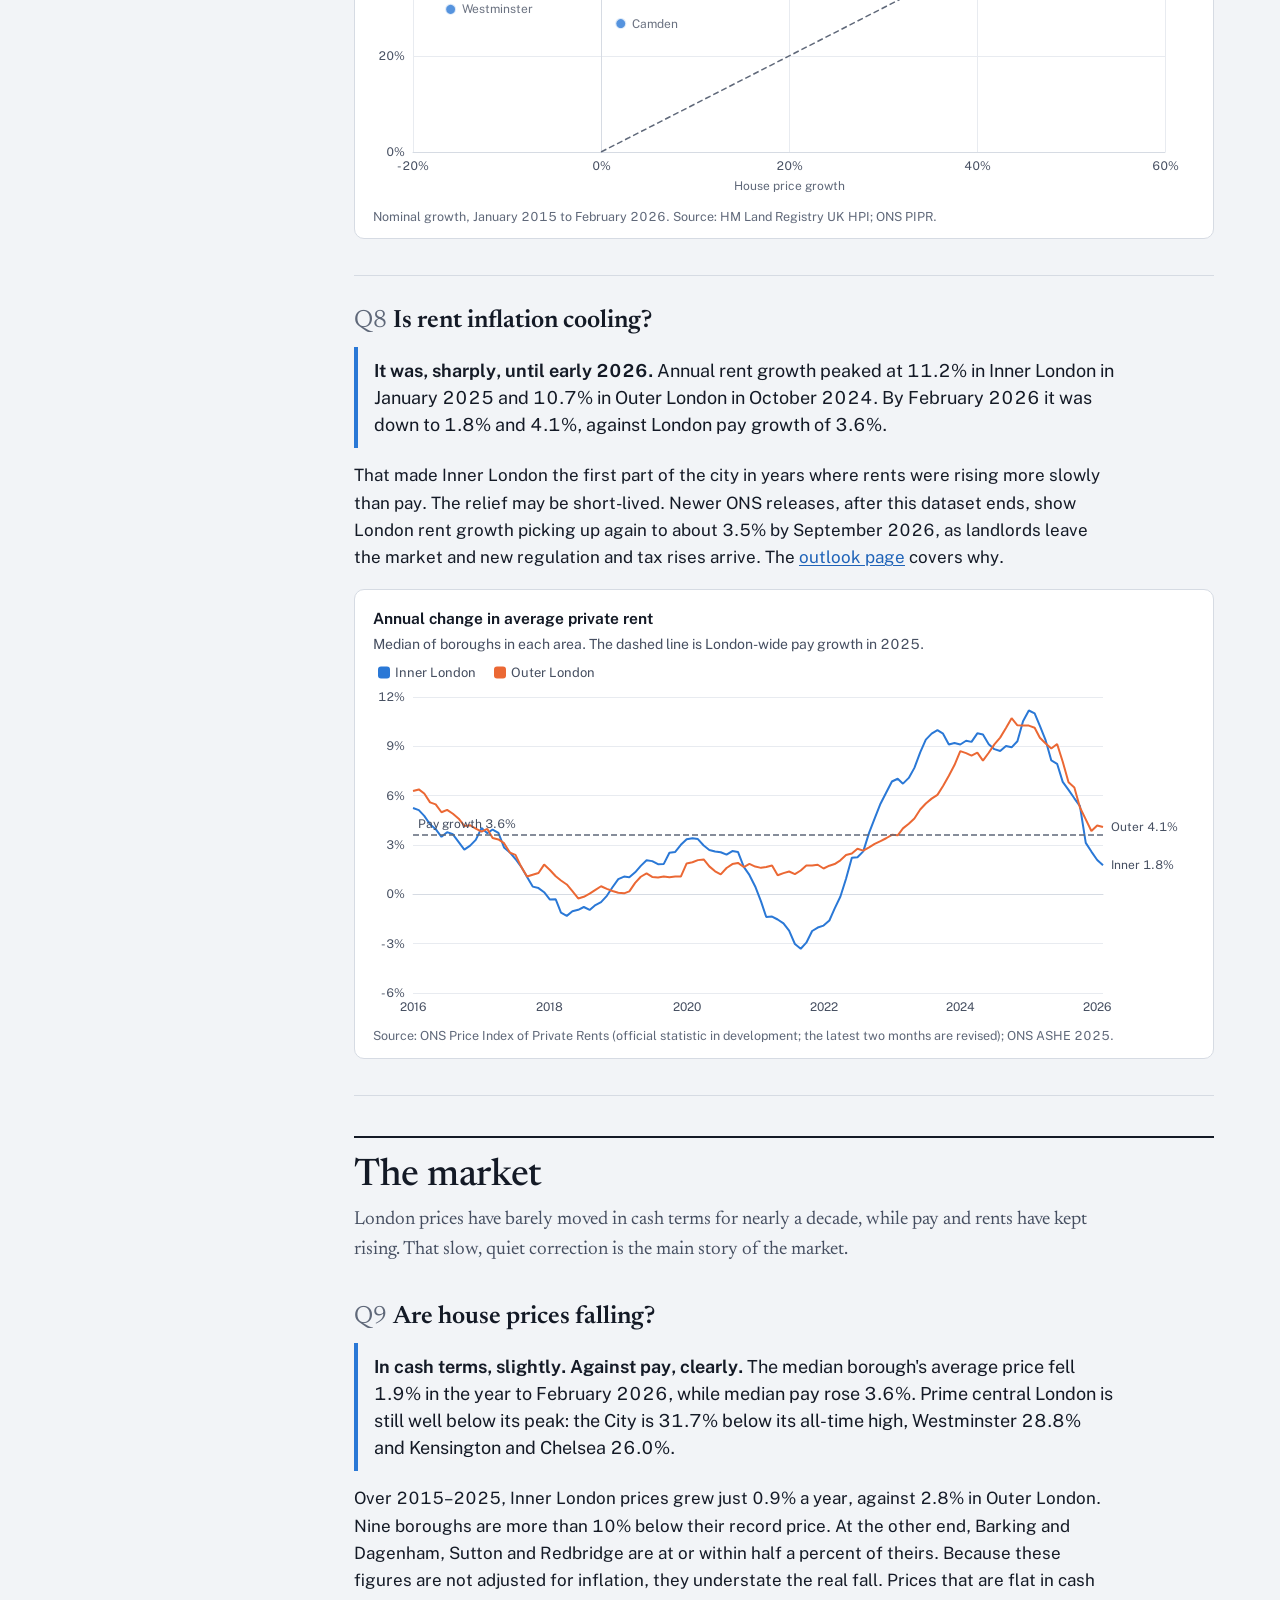
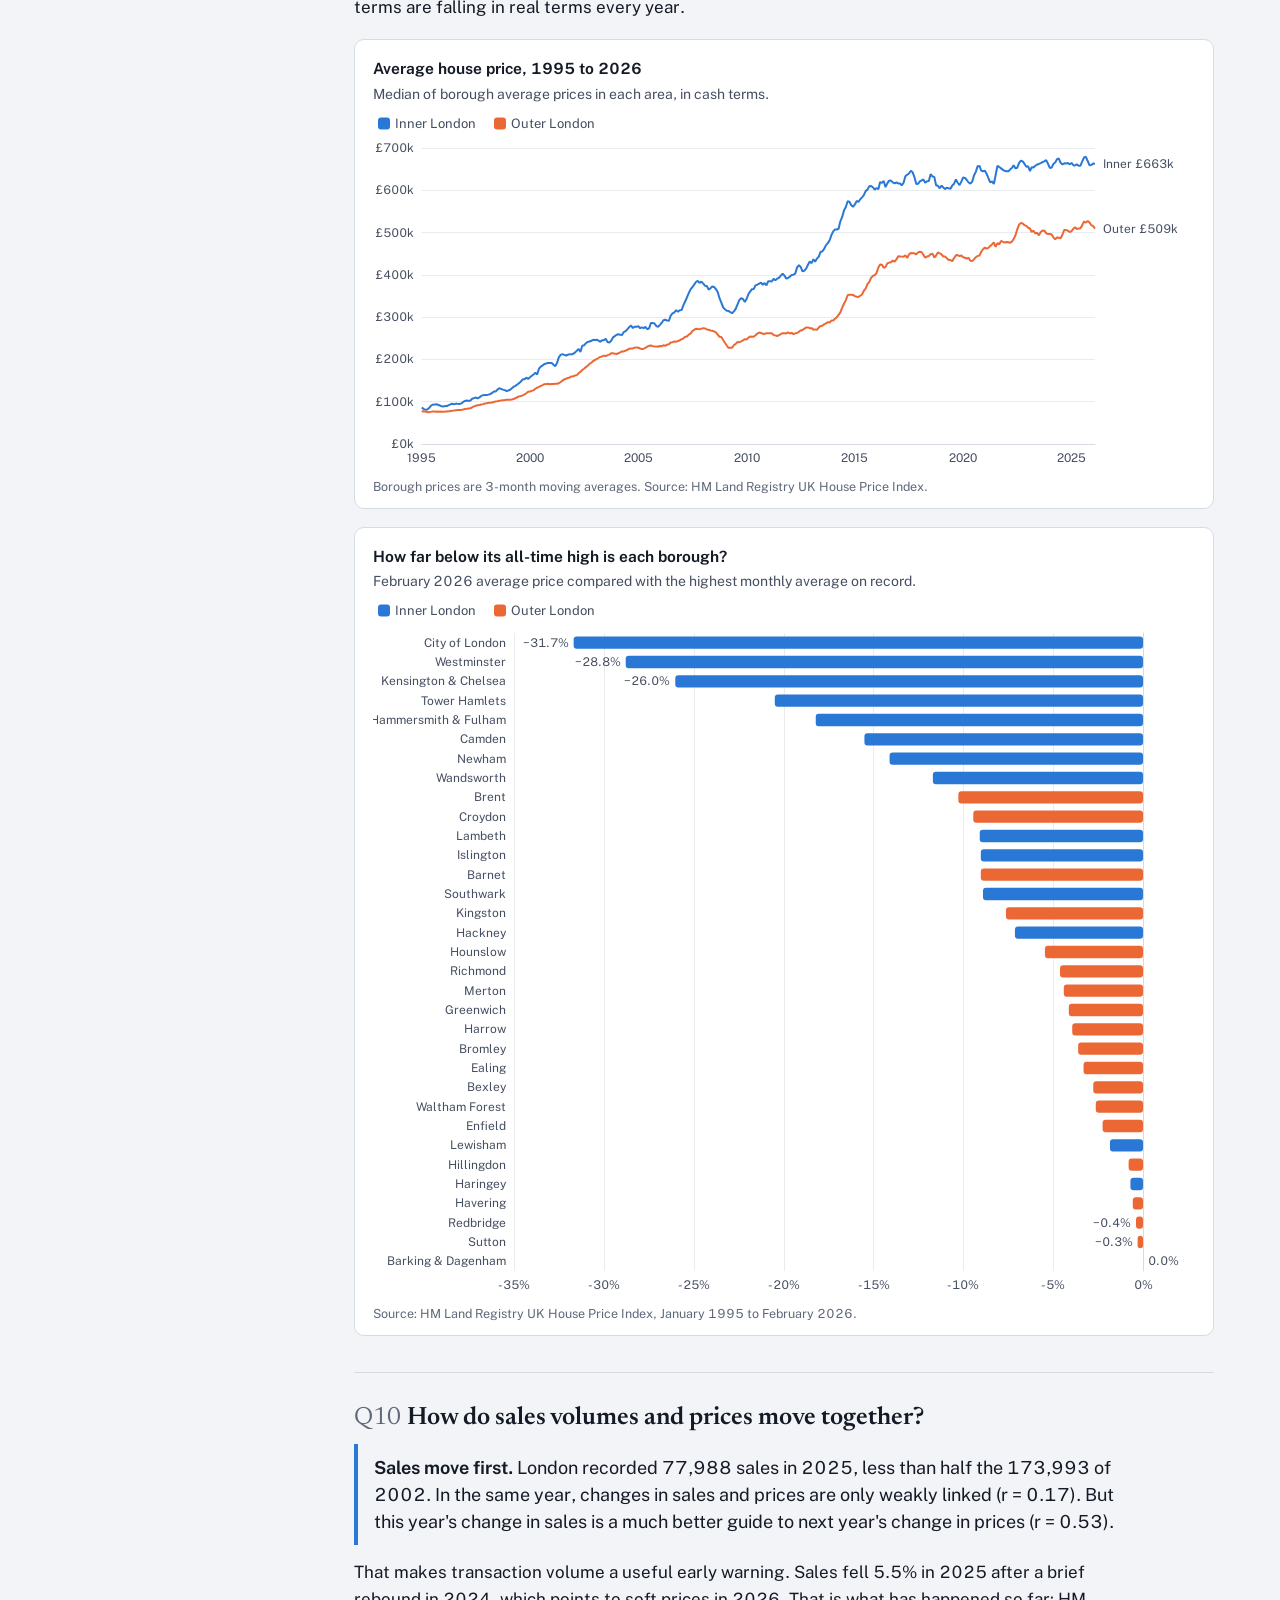
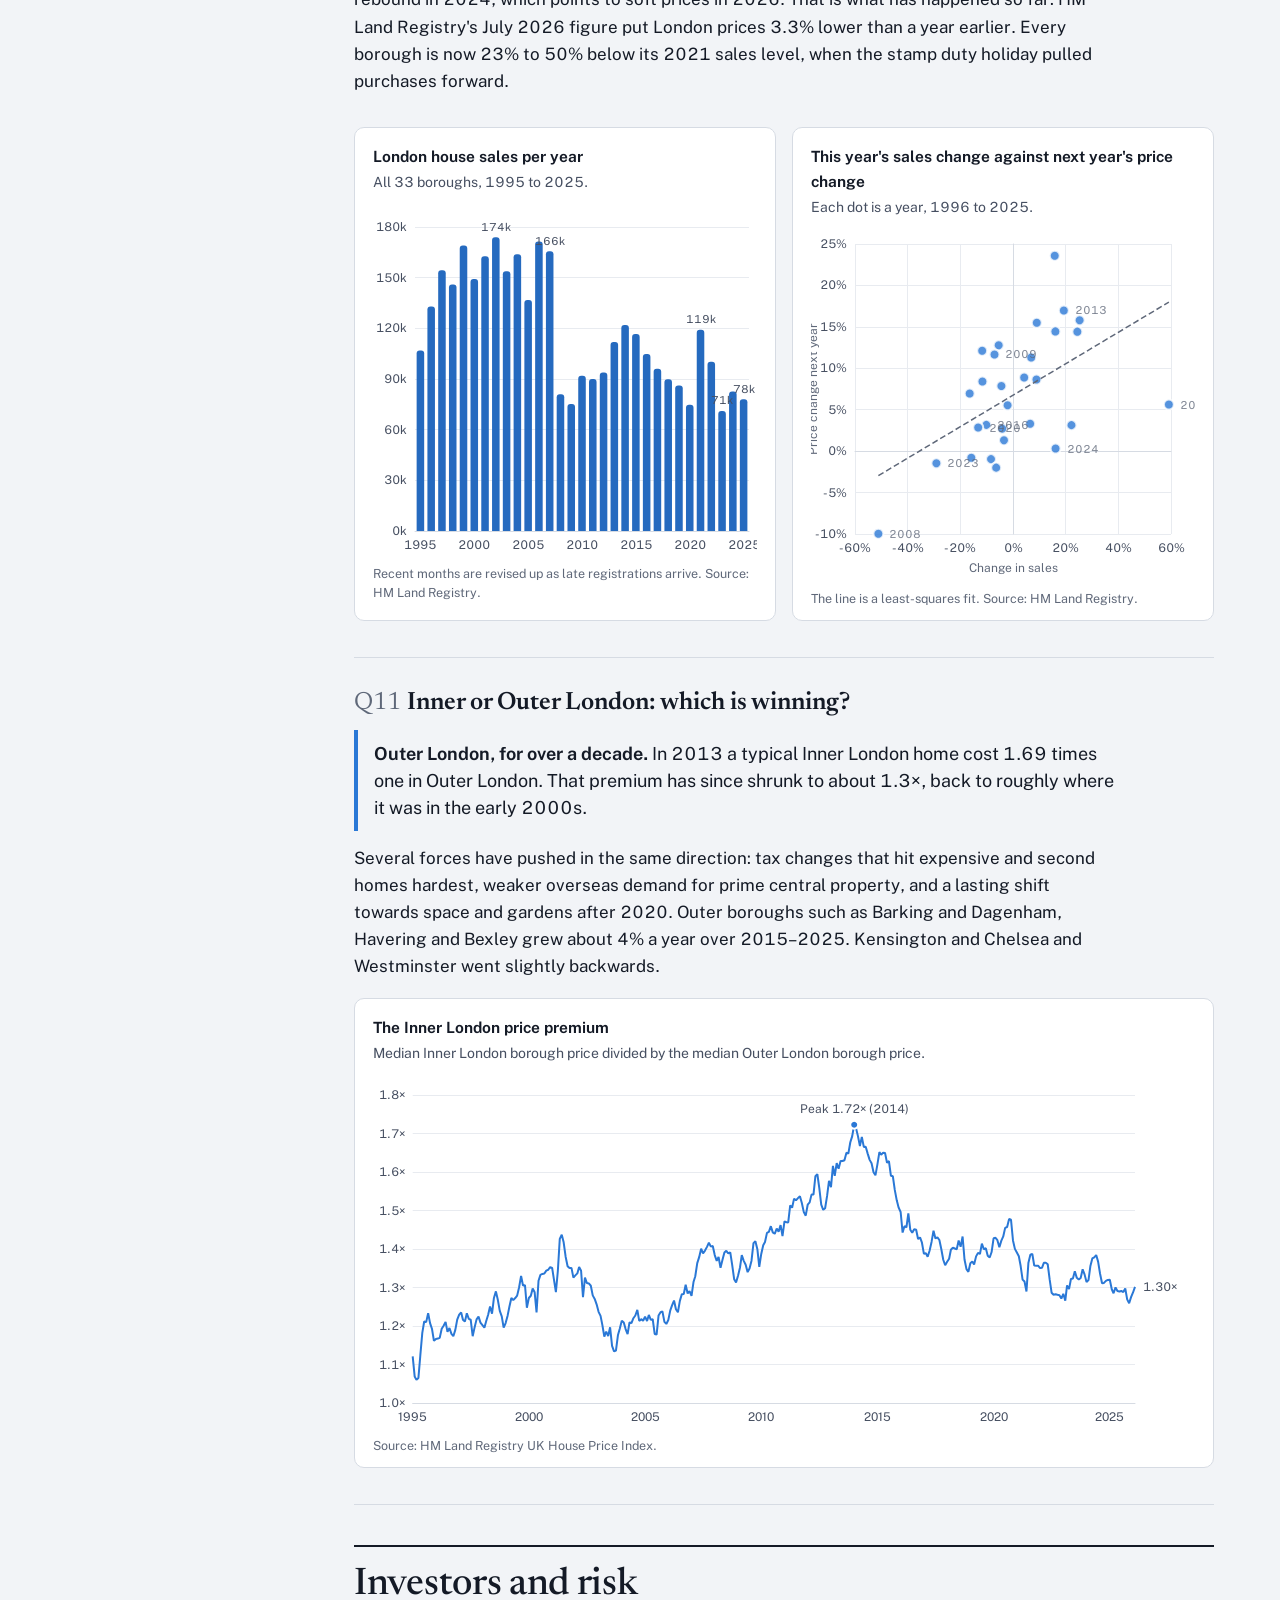
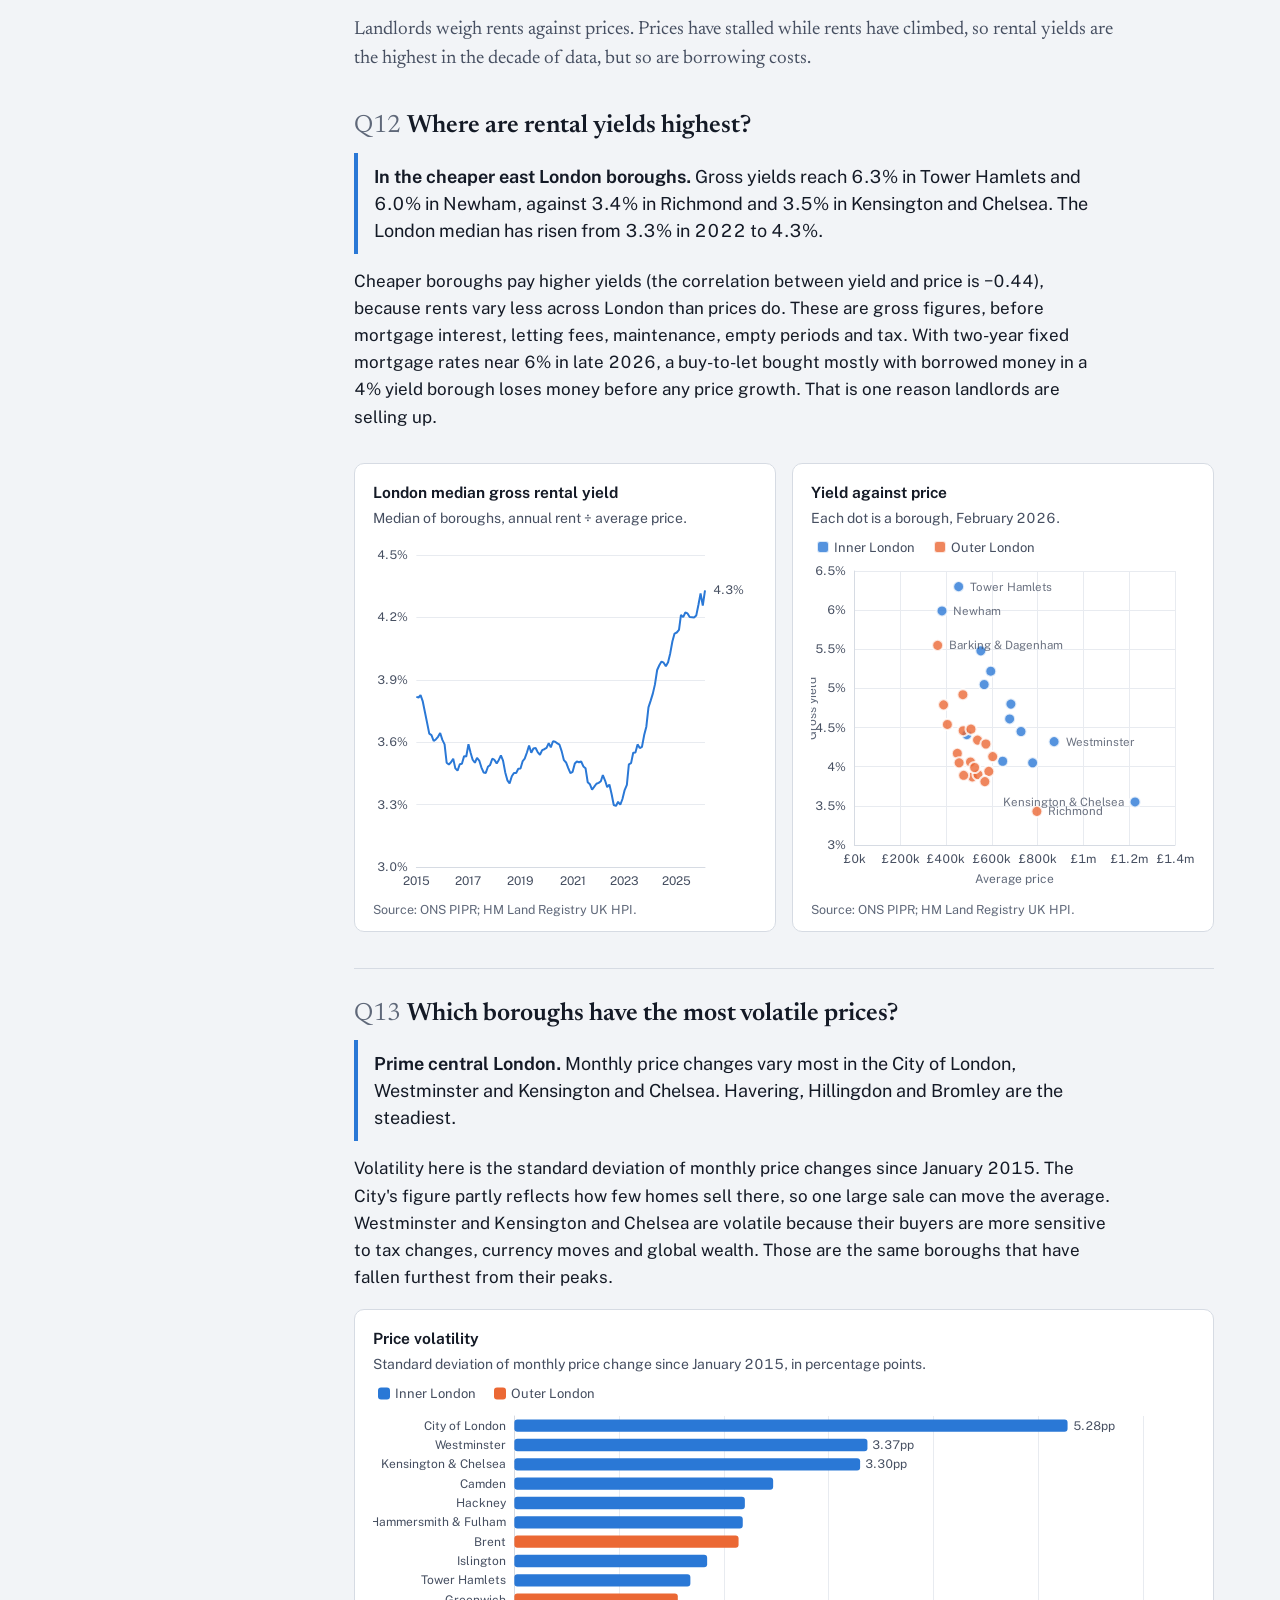
==== commit f4322363: "Add housing analytics report functionality with interactive charts and borough lookup" ====
--- a/housing-analytics/index.html
+++ b/housing-analytics/index.html
@@ -146,7 +146,7 @@
     <section class="qa" id="q3" aria-labelledby="q3h">
       <h3 id="q3h"><span class="qn">Q3</span>Can a typical earner get a big enough mortgage?</h3>
       <p class="short"><strong>Not on one salary.</strong> Most lenders cap borrowing at about 4.5 times income. On that basis, a single median earner cannot reach the average home in any borough, even with a 10% deposit. Two median earners can reach 6 boroughs, and an average flat in 25.</p>
-      <p>The calculator sets your buying budget as income × lending multiple, plus the deposit. It then compares that budget with the average price in each borough, for the property type you choose. The monthly repayment uses the interest rate you set. The default of 5.95% is the average two-year fixed rate in November 2026 (Moneyfacts), up from 4.83% in the summer. At the same monthly payment, that rise alone cuts how much you can borrow by about 12%.</p>
+      <p>The calculator sets your buying budget as income × lending multiple, plus the deposit. It then compares that budget with the average price in each borough, for the property type you choose. The monthly repayment uses the interest rate you set. The default of 5.95% is the average two-year fixed rate in November 2026 (Moneyfacts), up from 4.83% earlier in the year. At the same monthly payment, that rise alone cuts how much you can borrow by about 12%.</p>
       <figure class="fig">
         <p class="ft">Who can afford the average home? Buying budget against average price</p>
         <div class="controls">
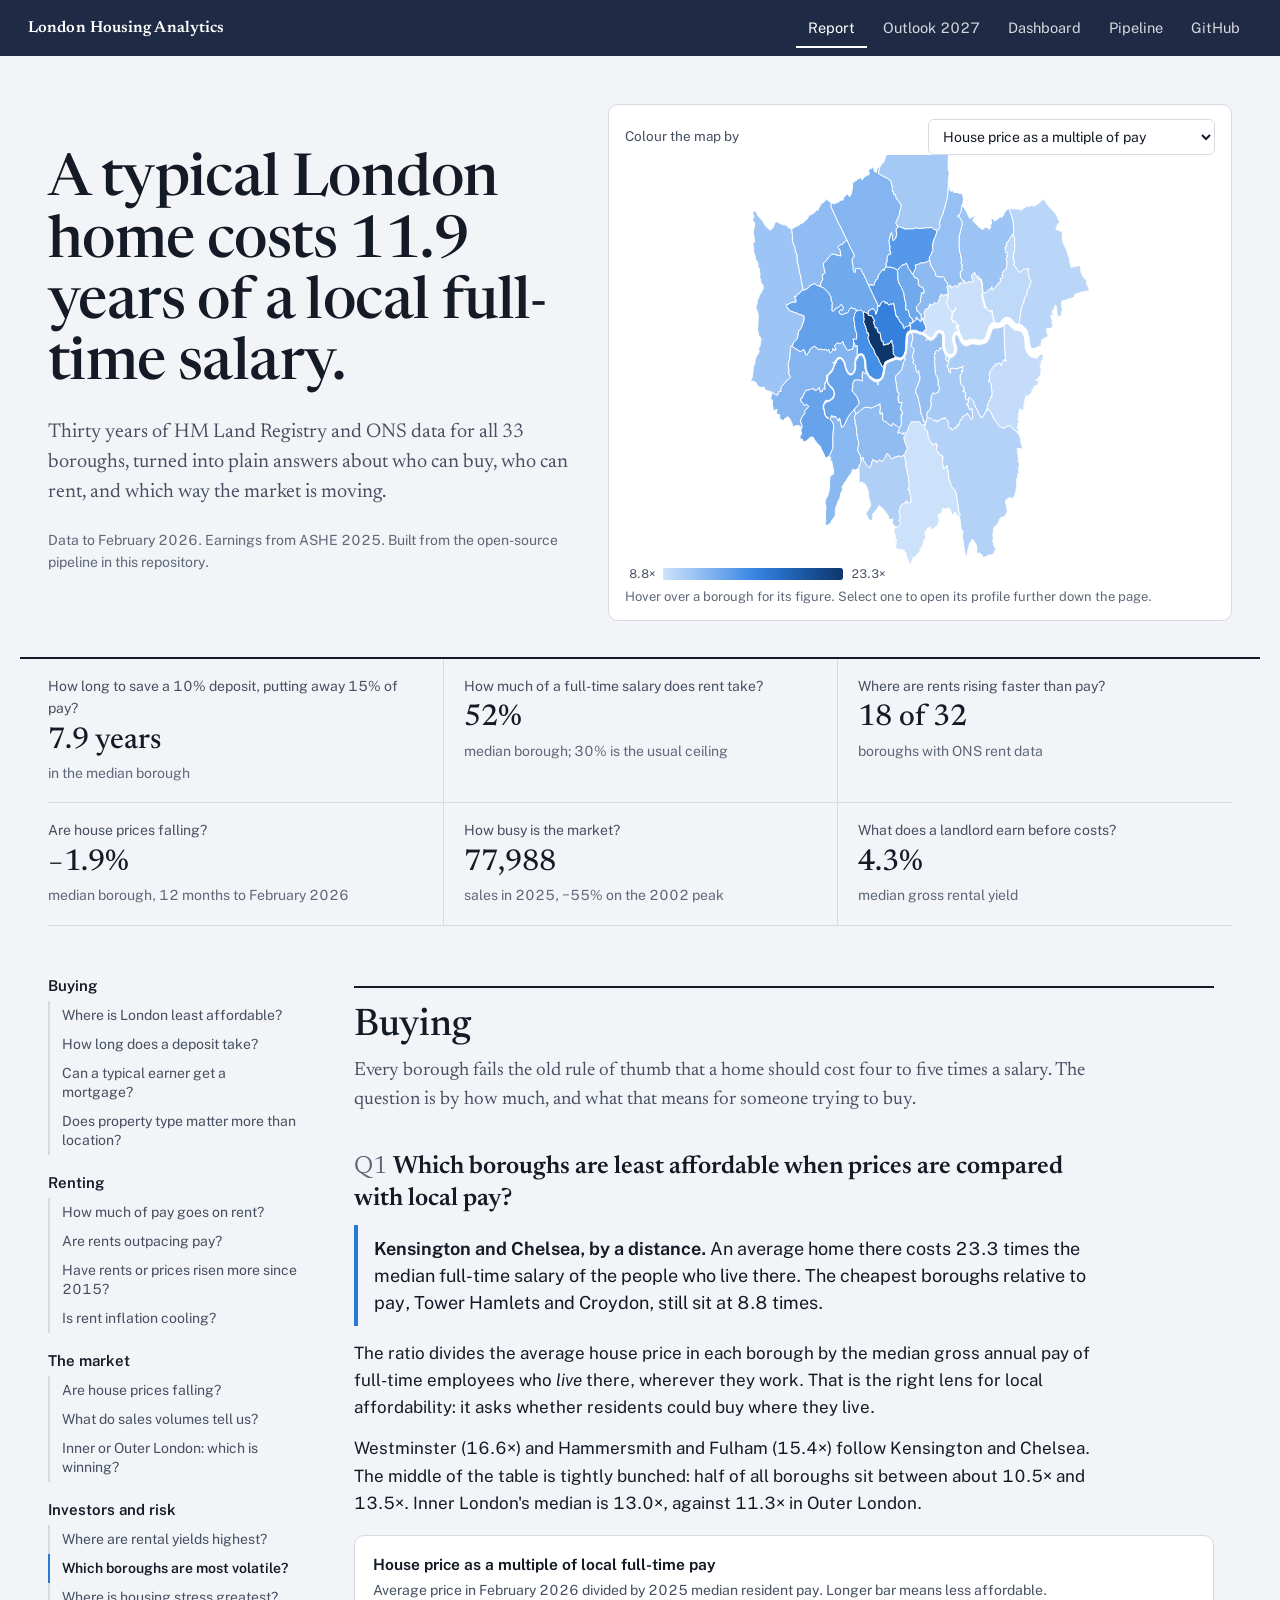
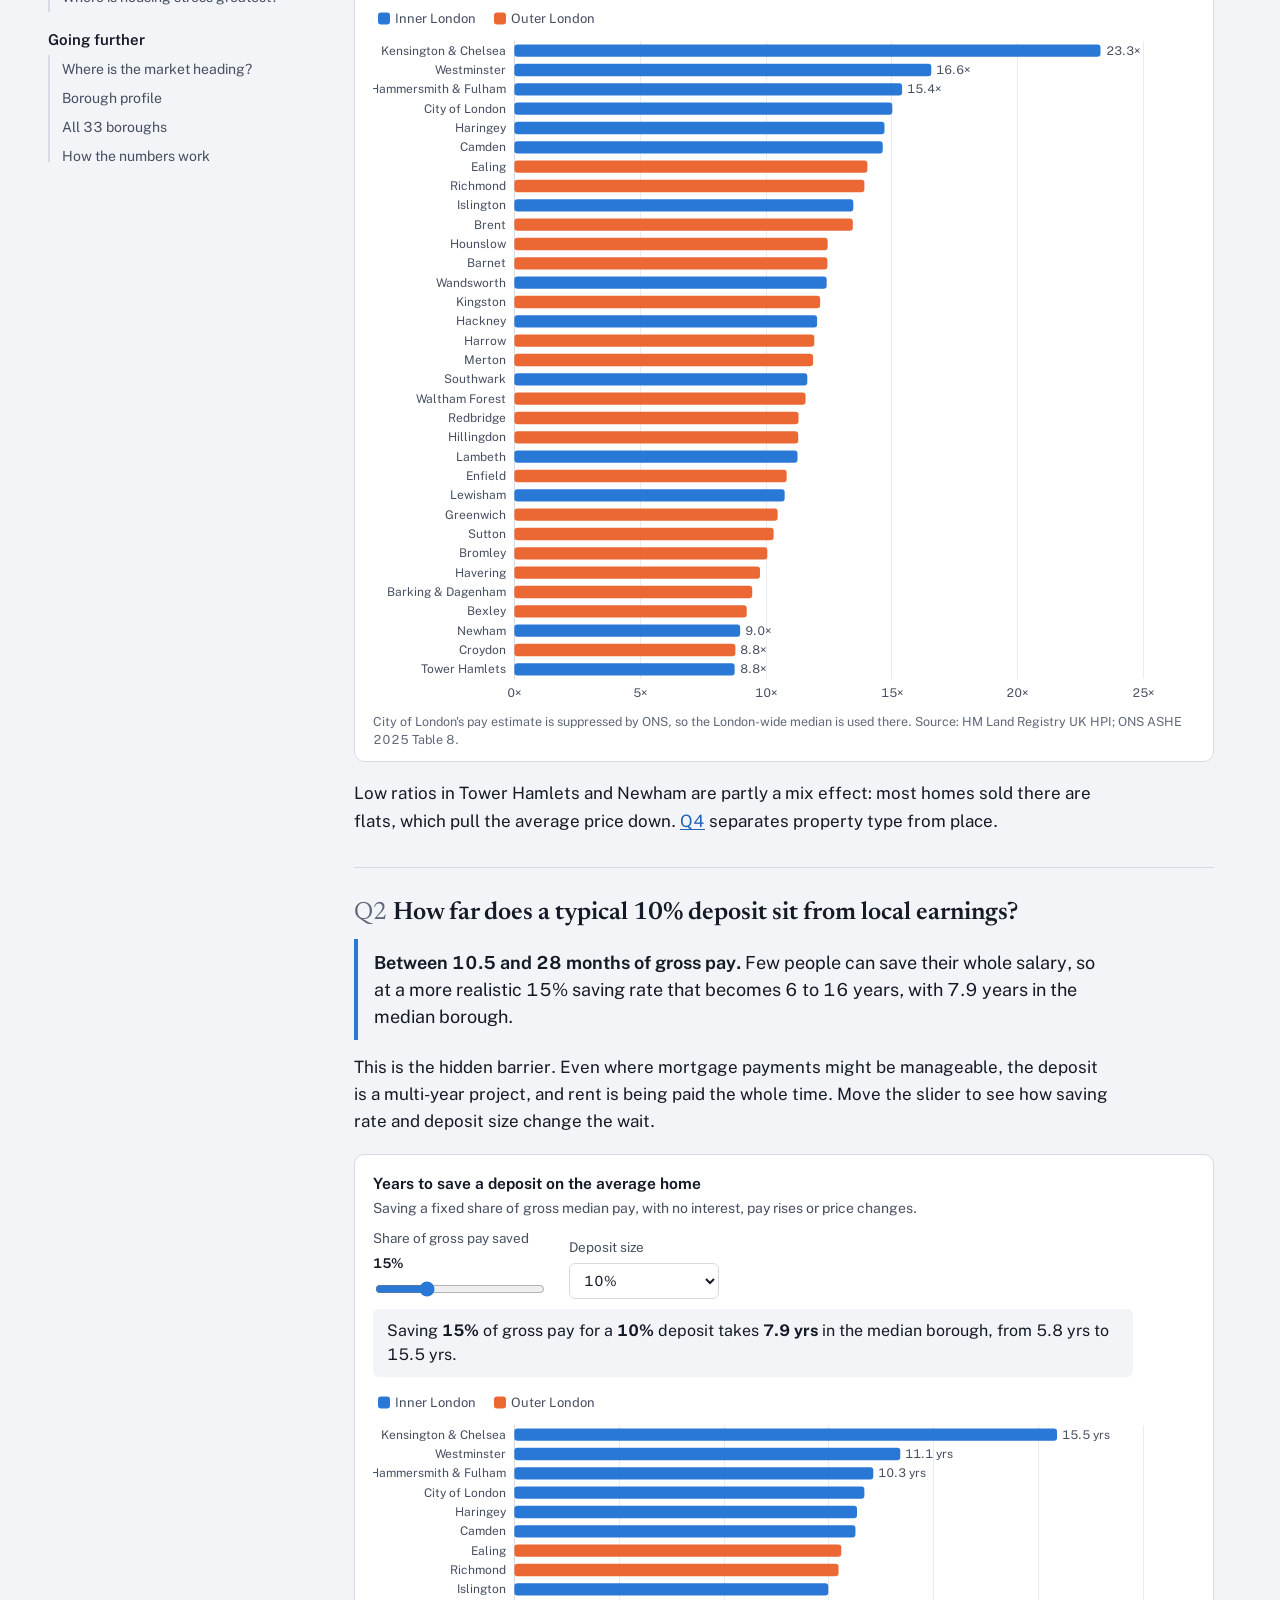
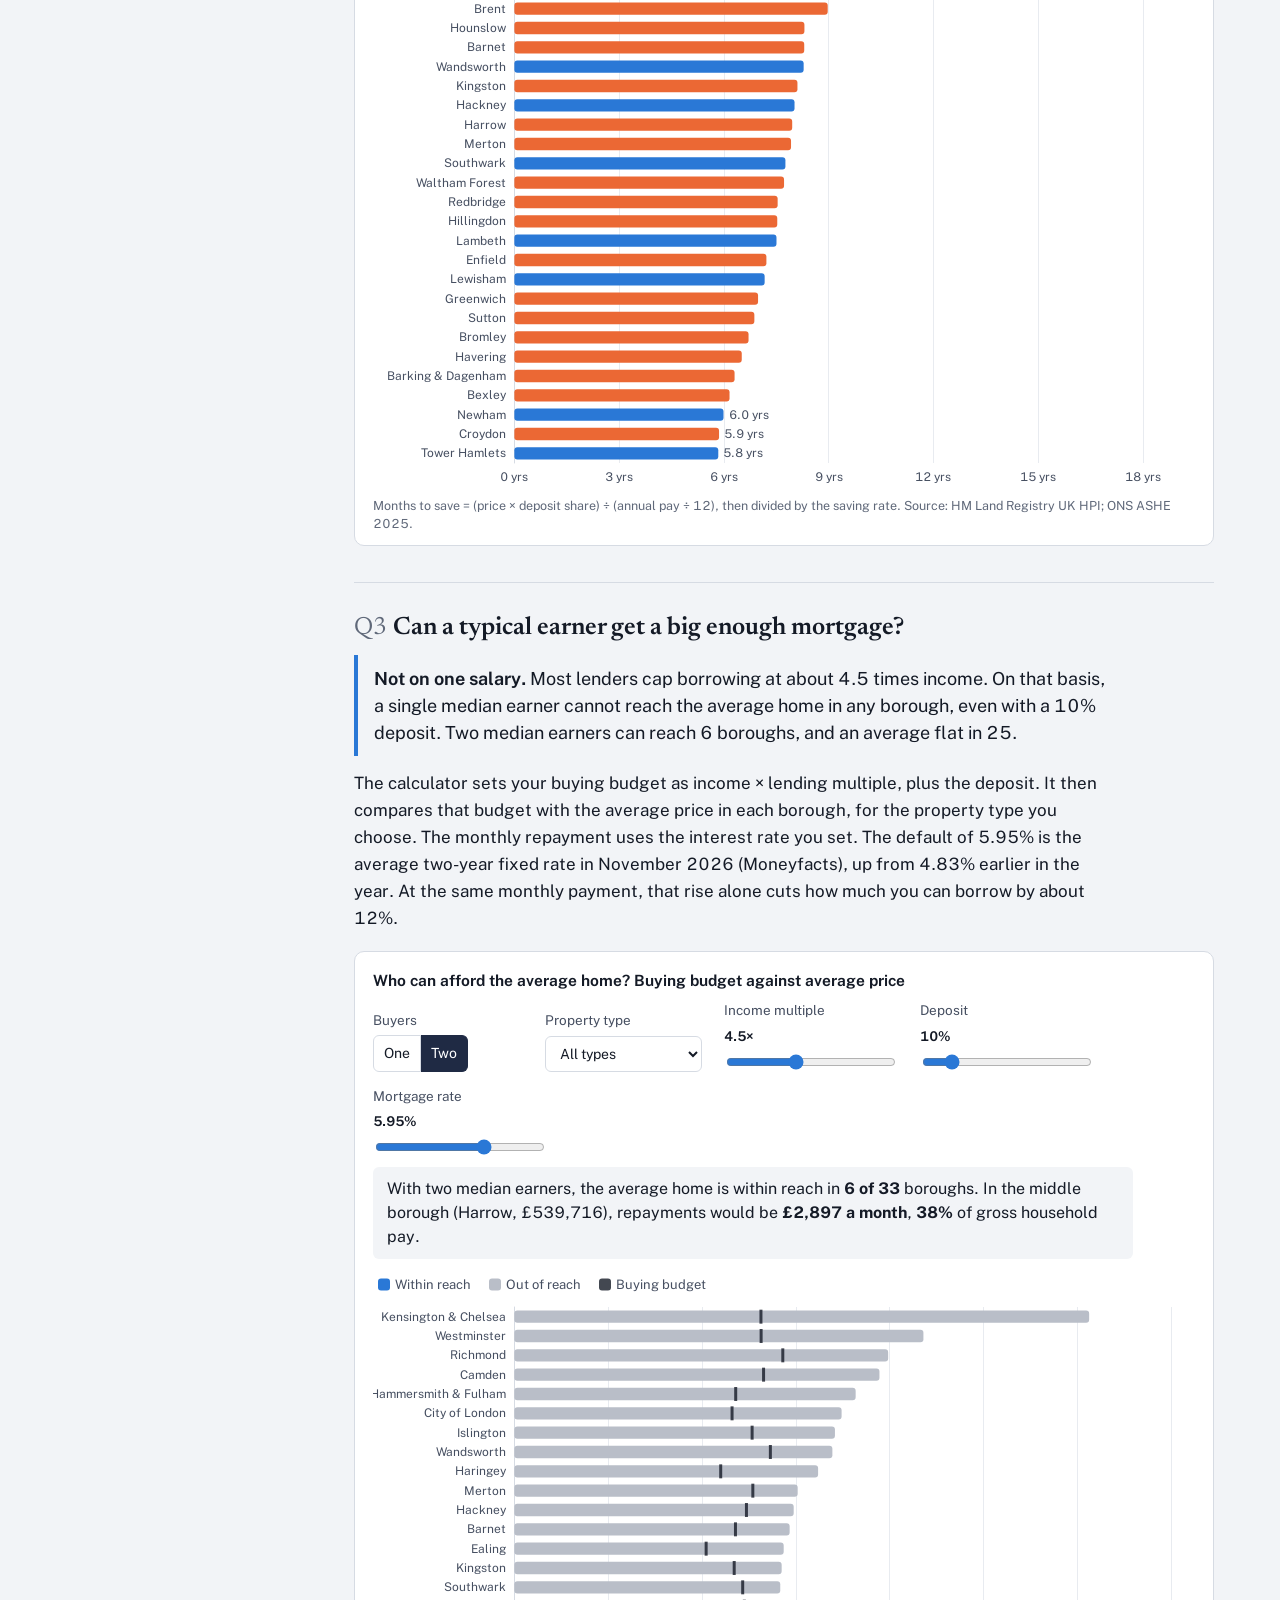
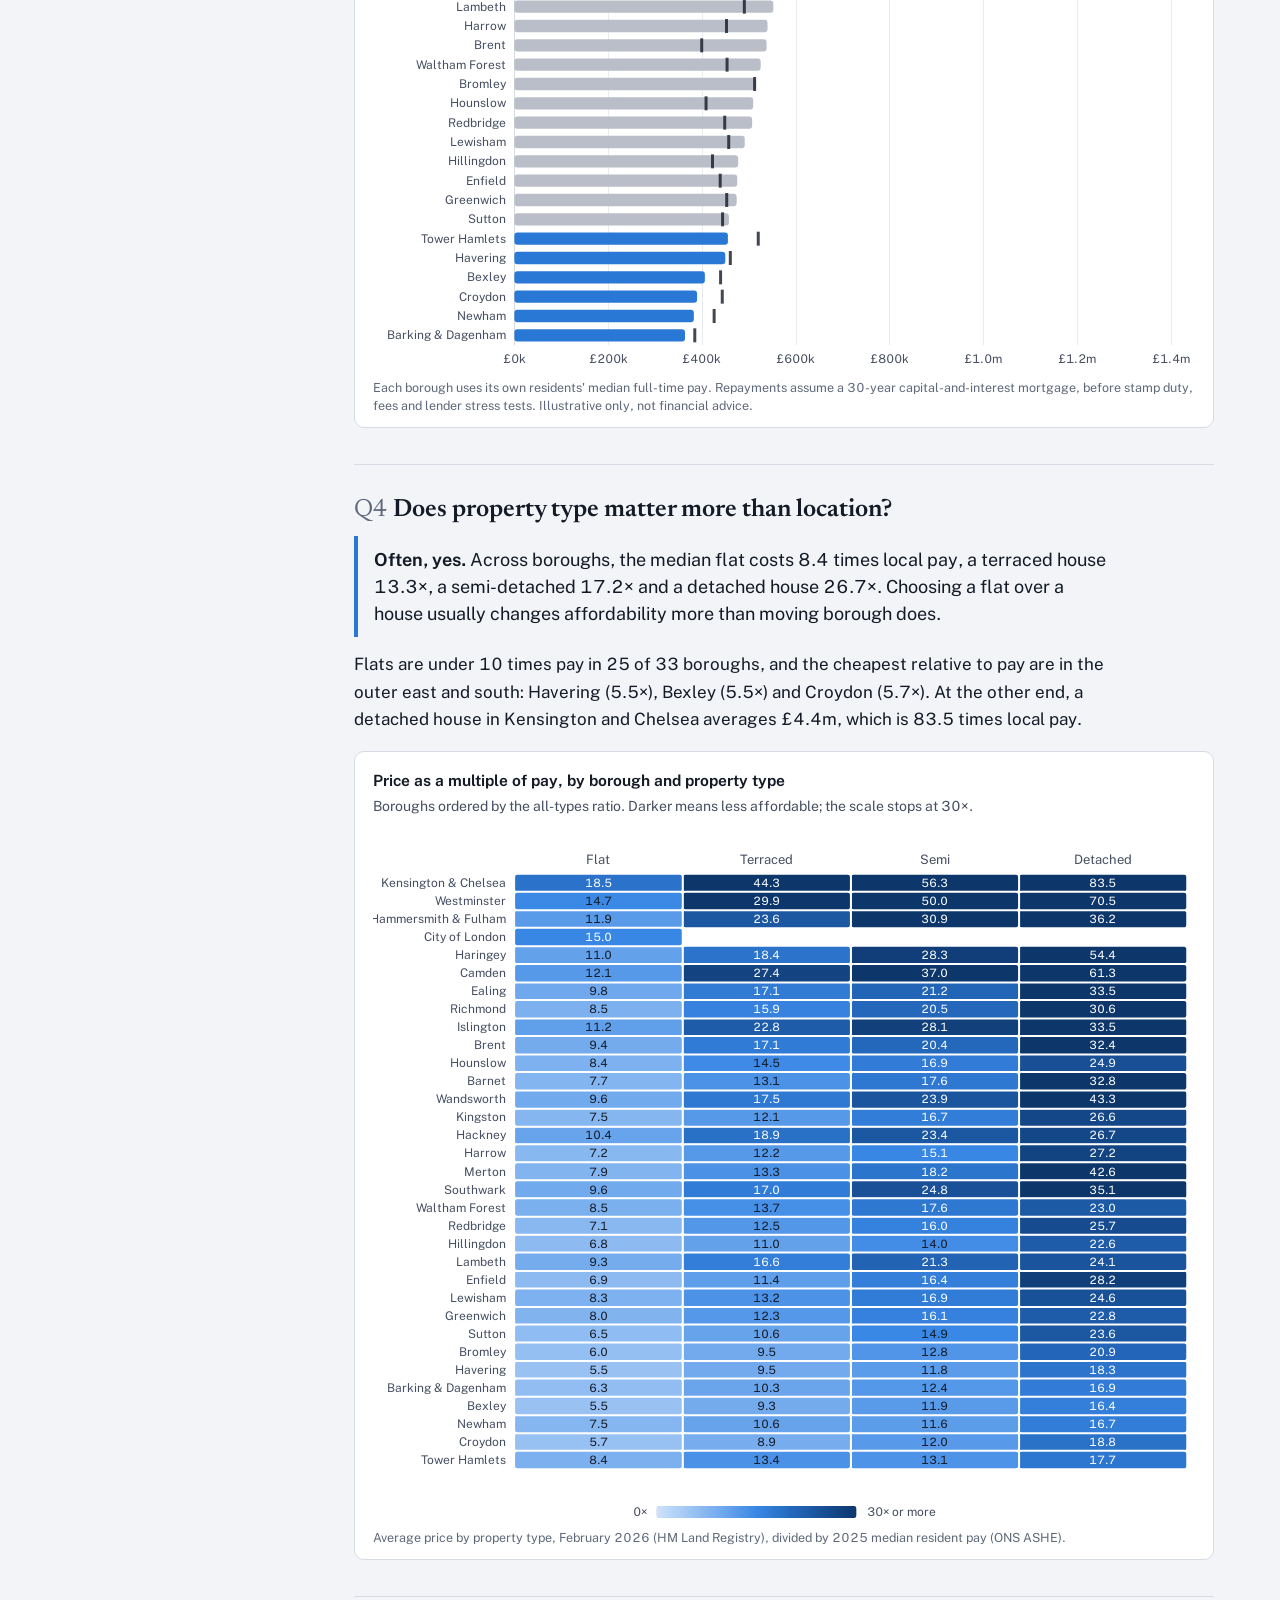
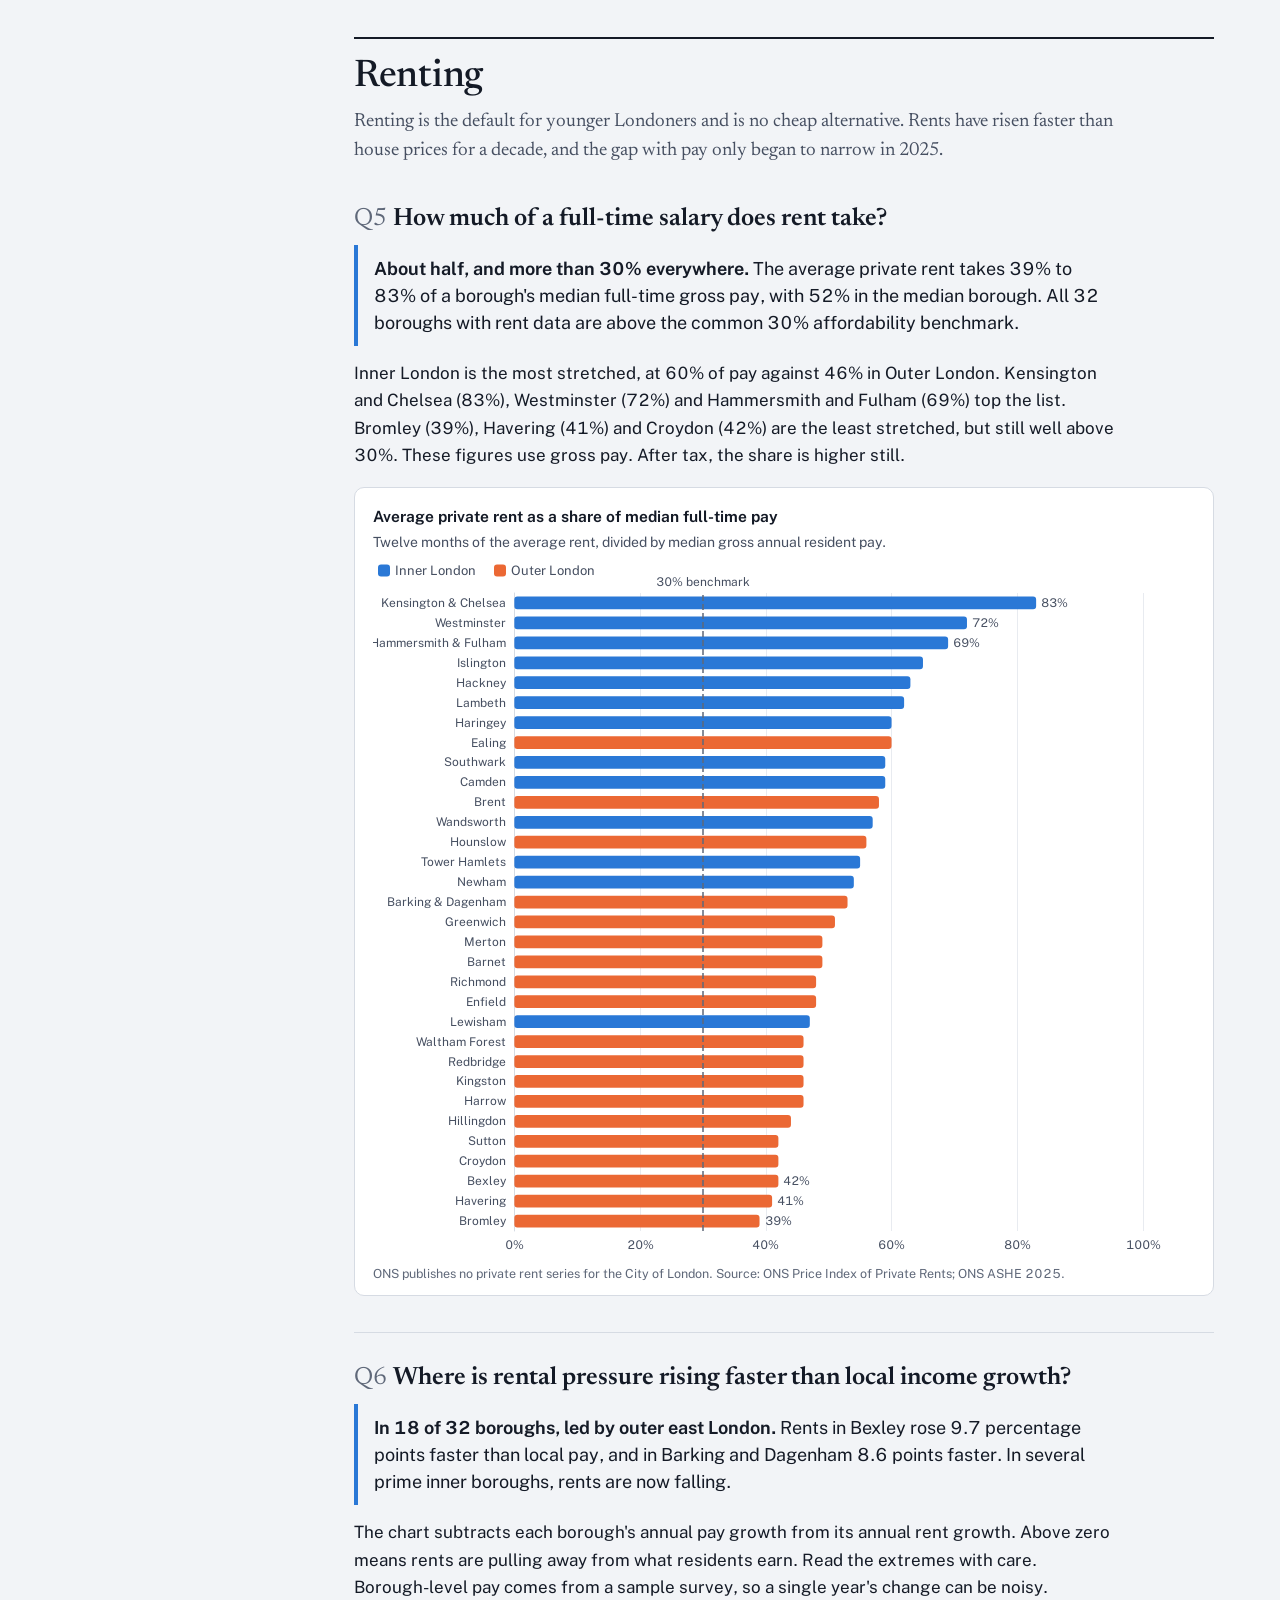
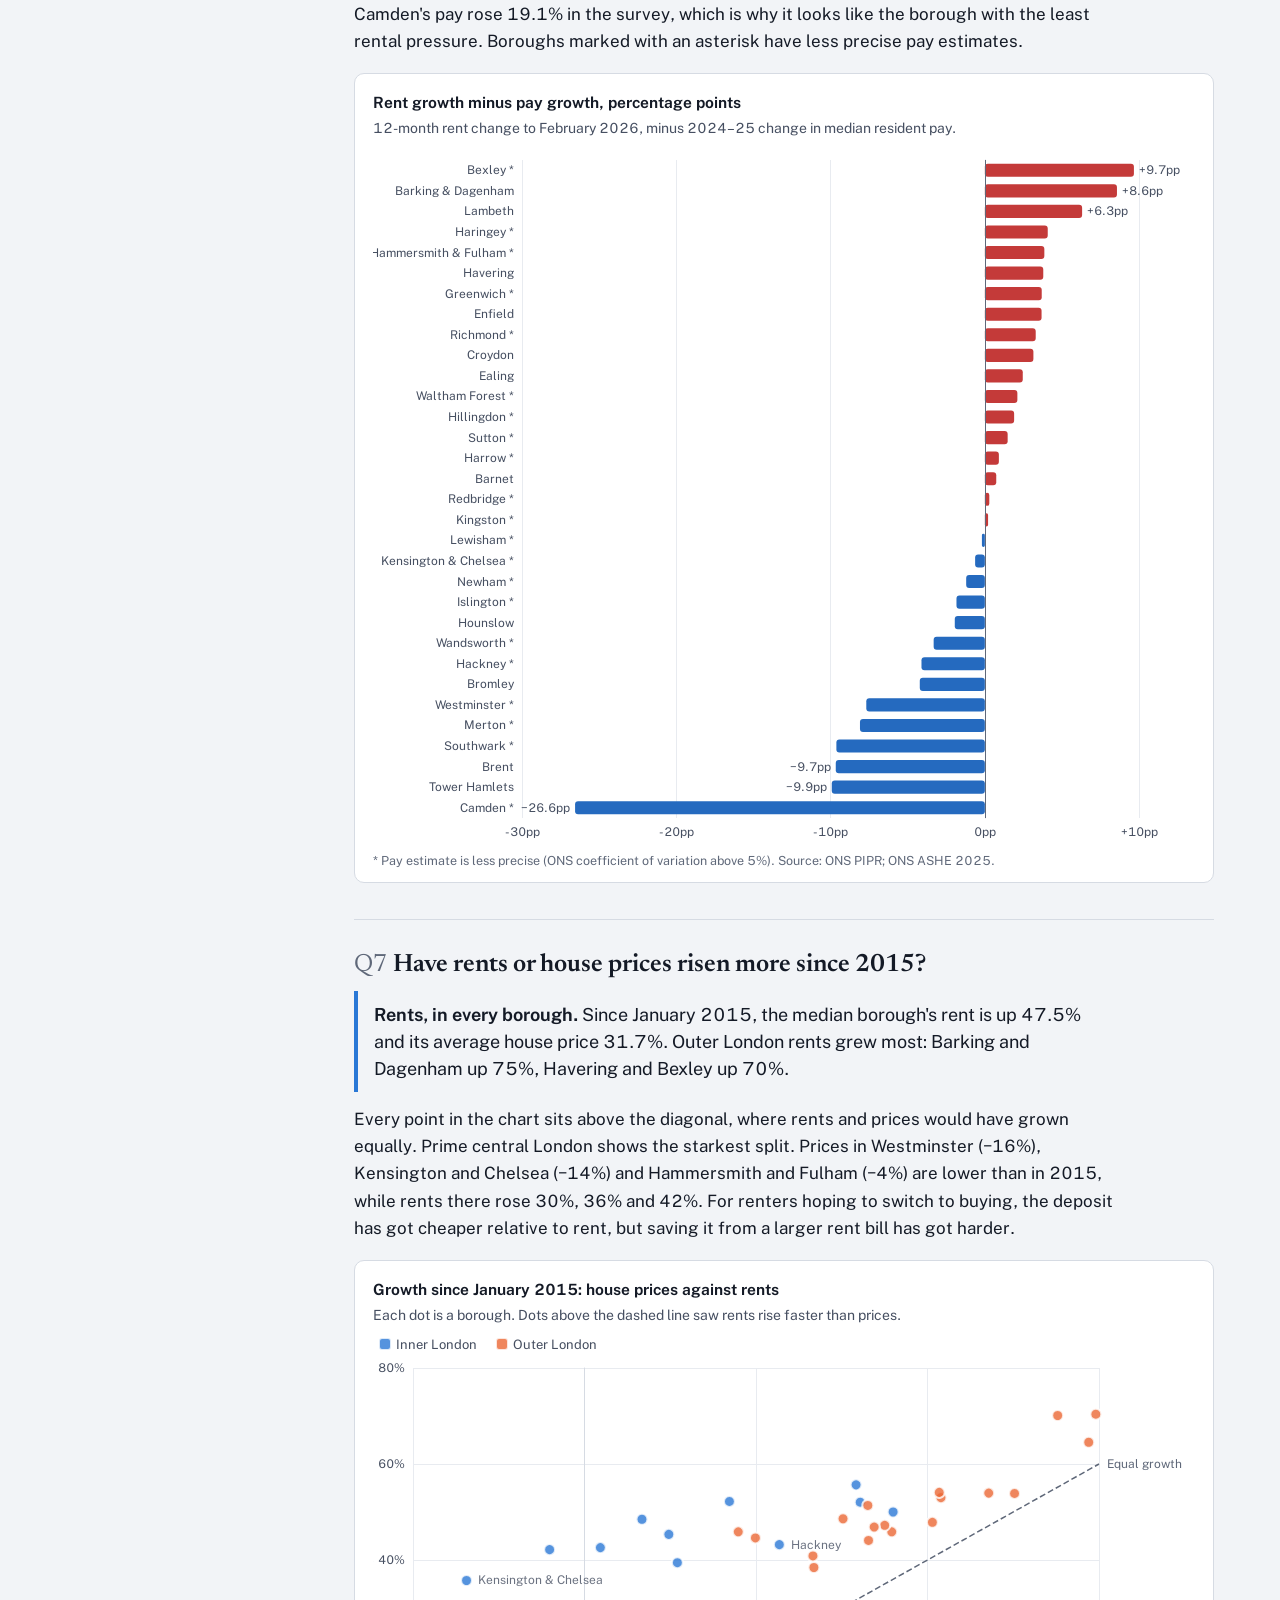
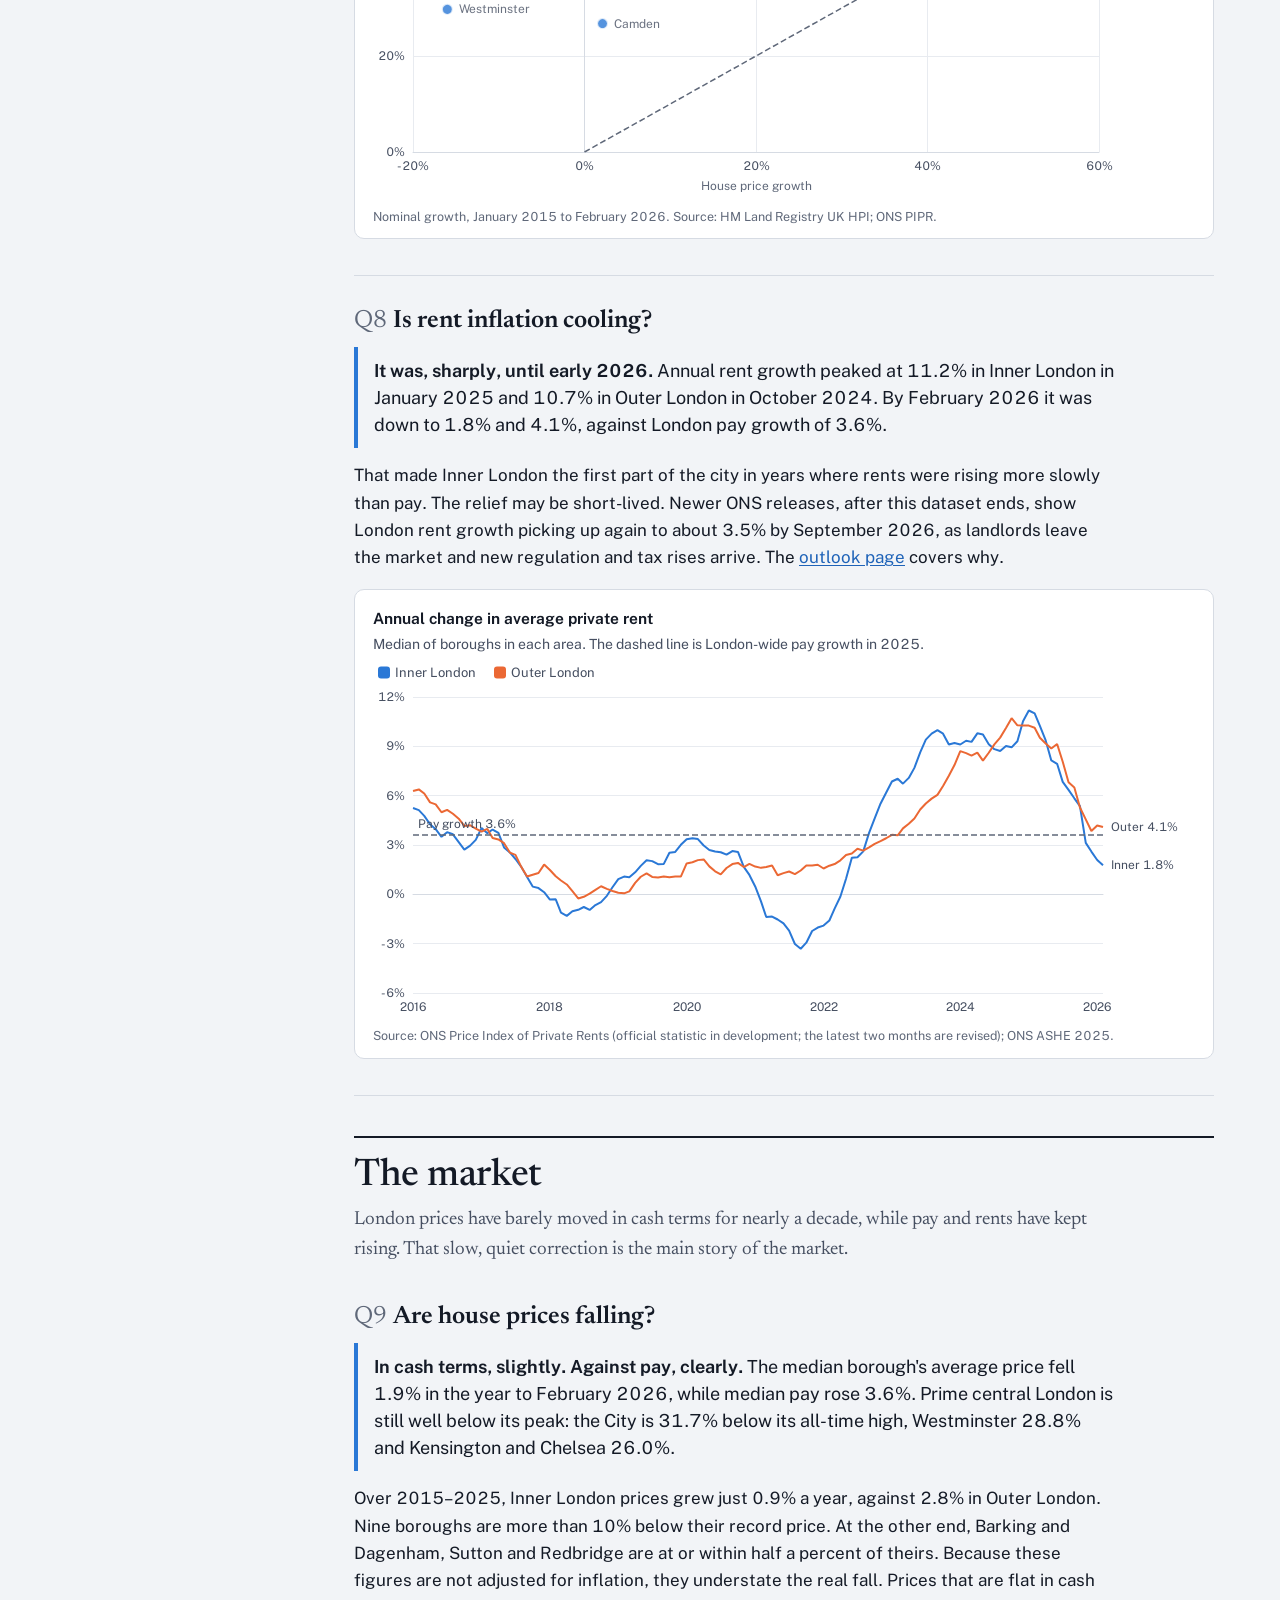
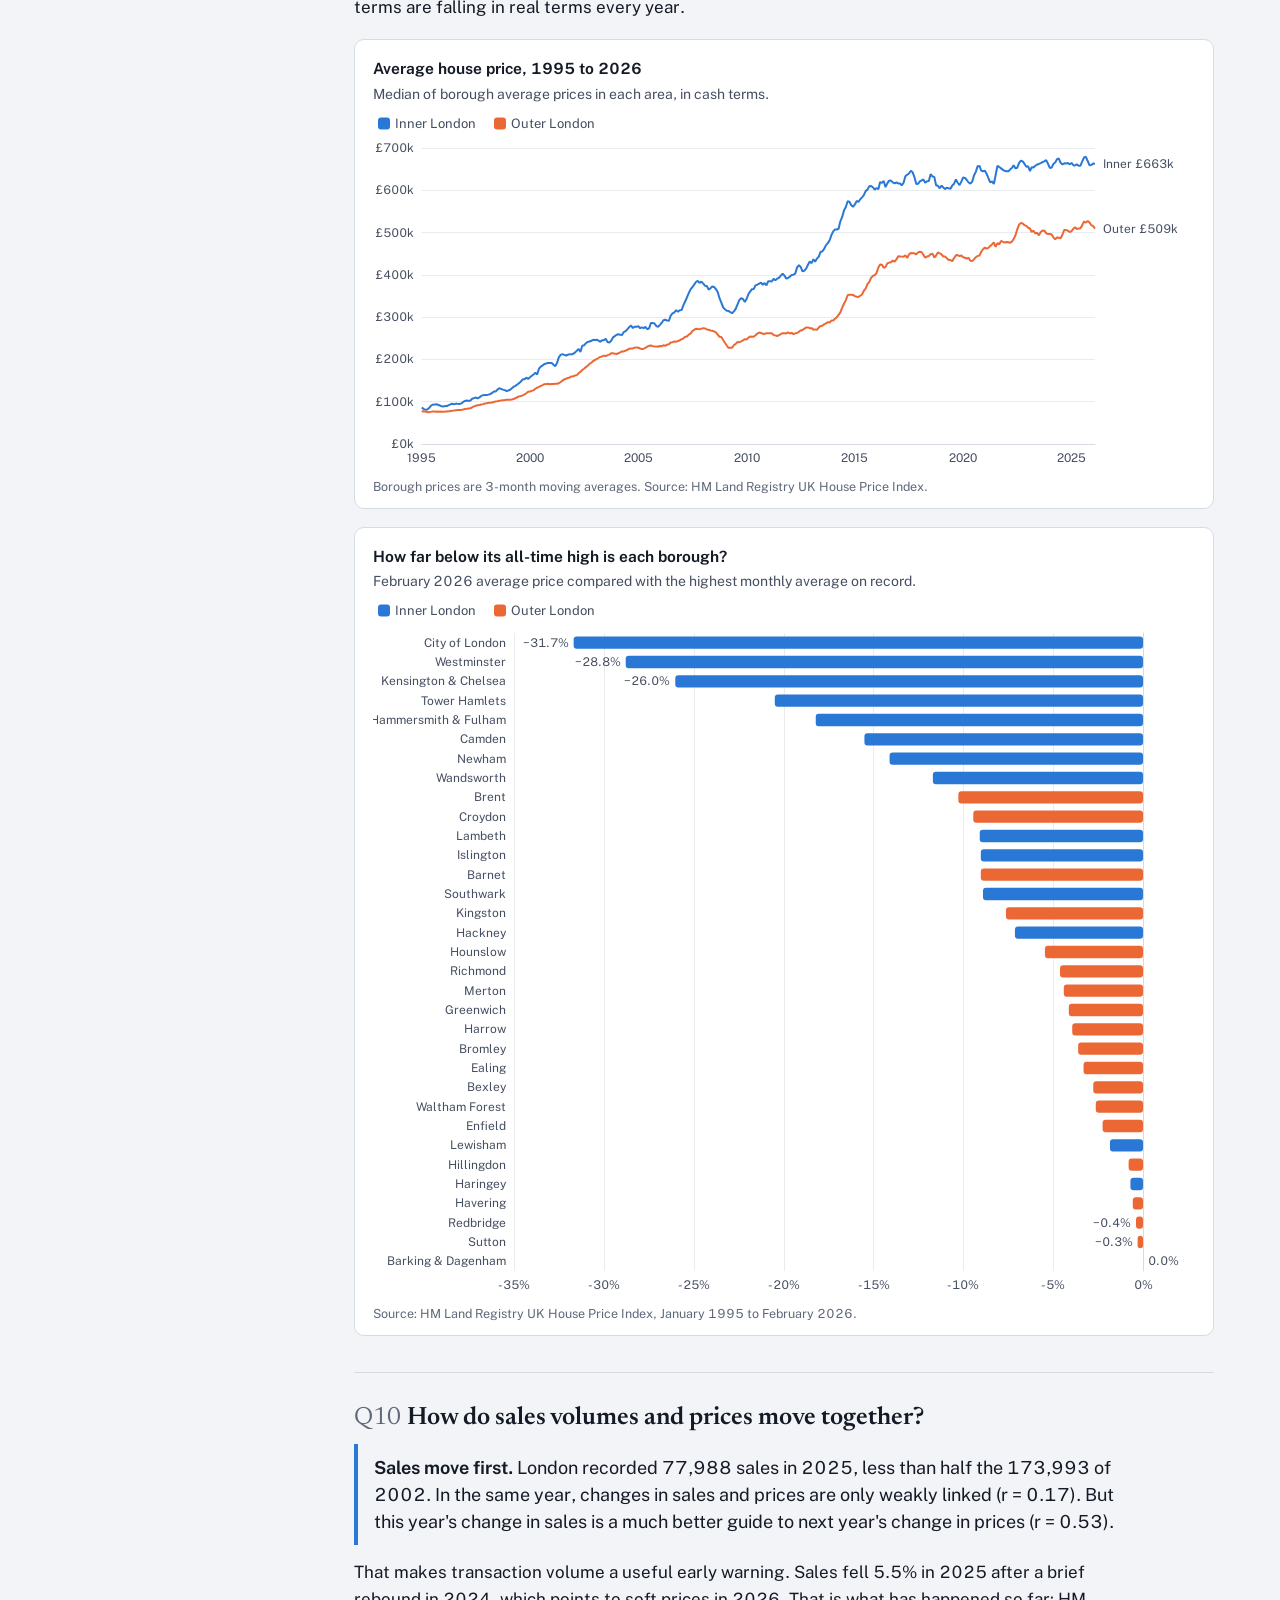
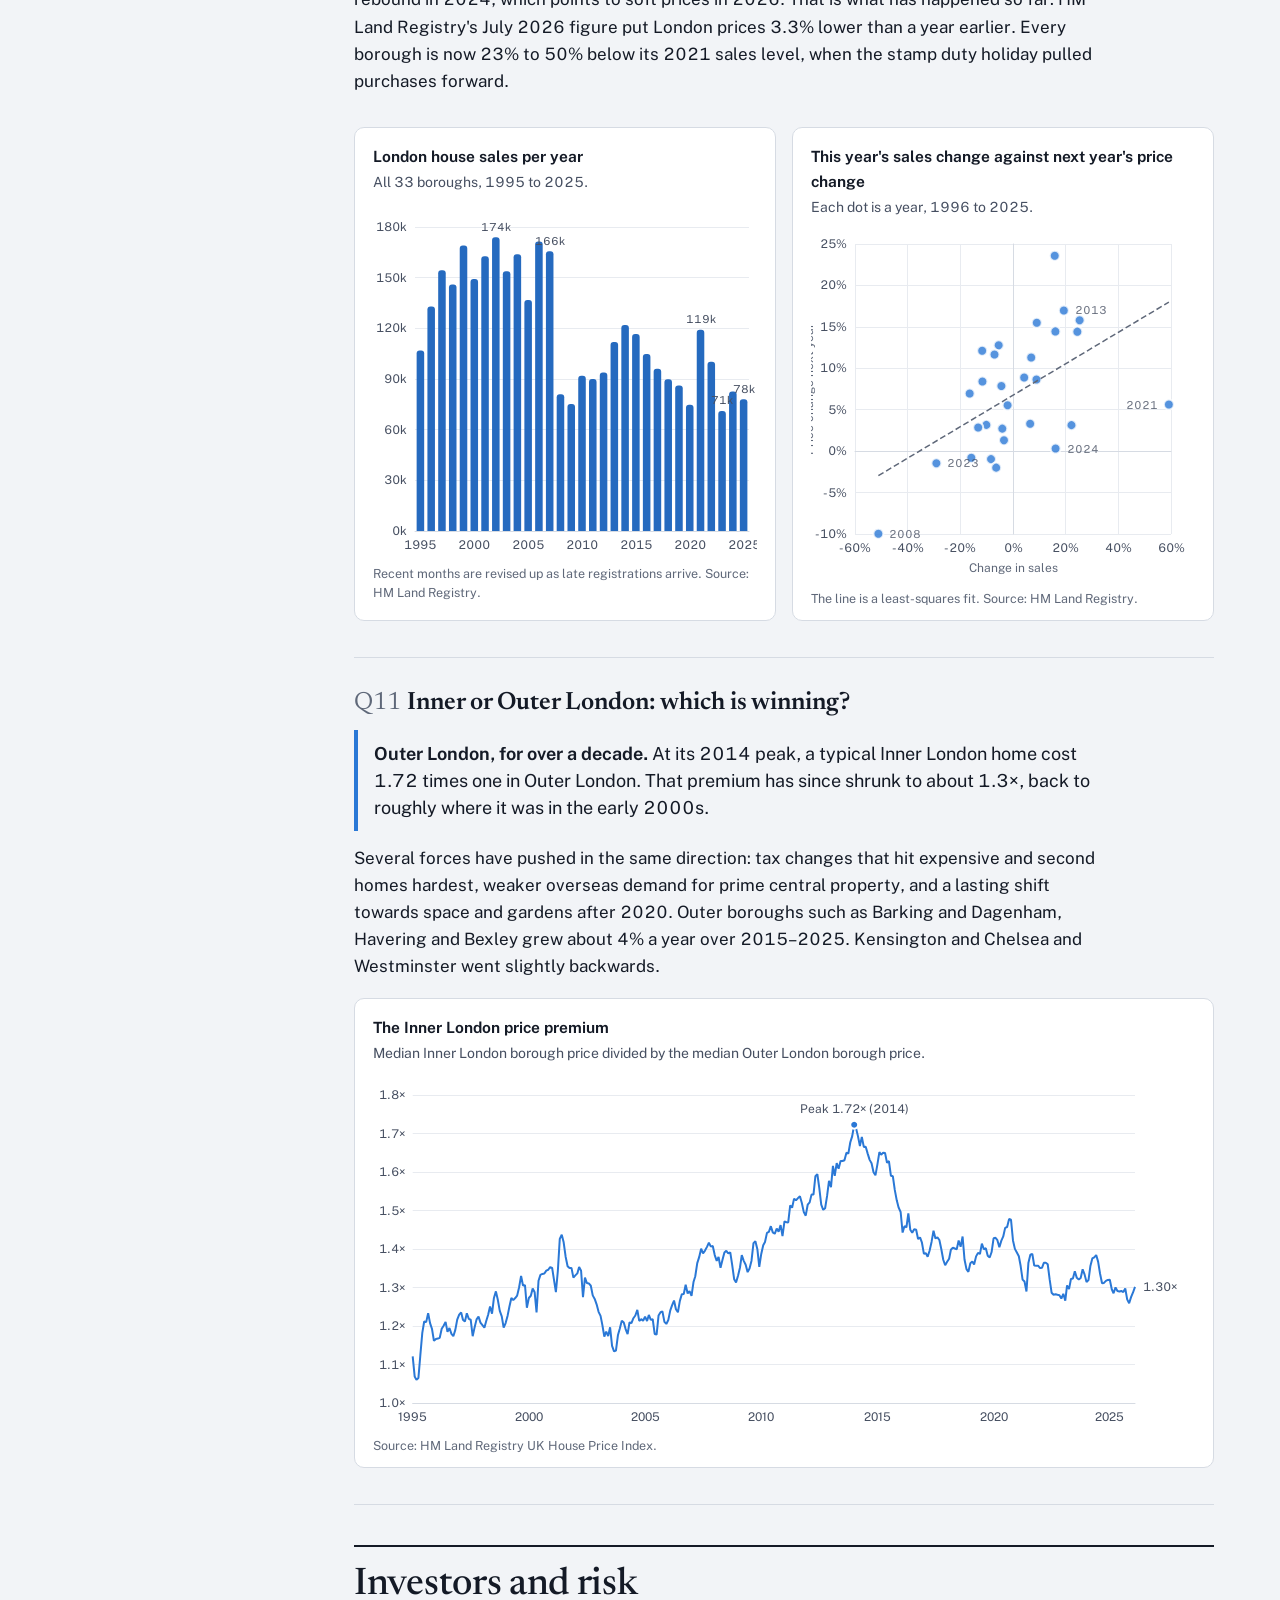
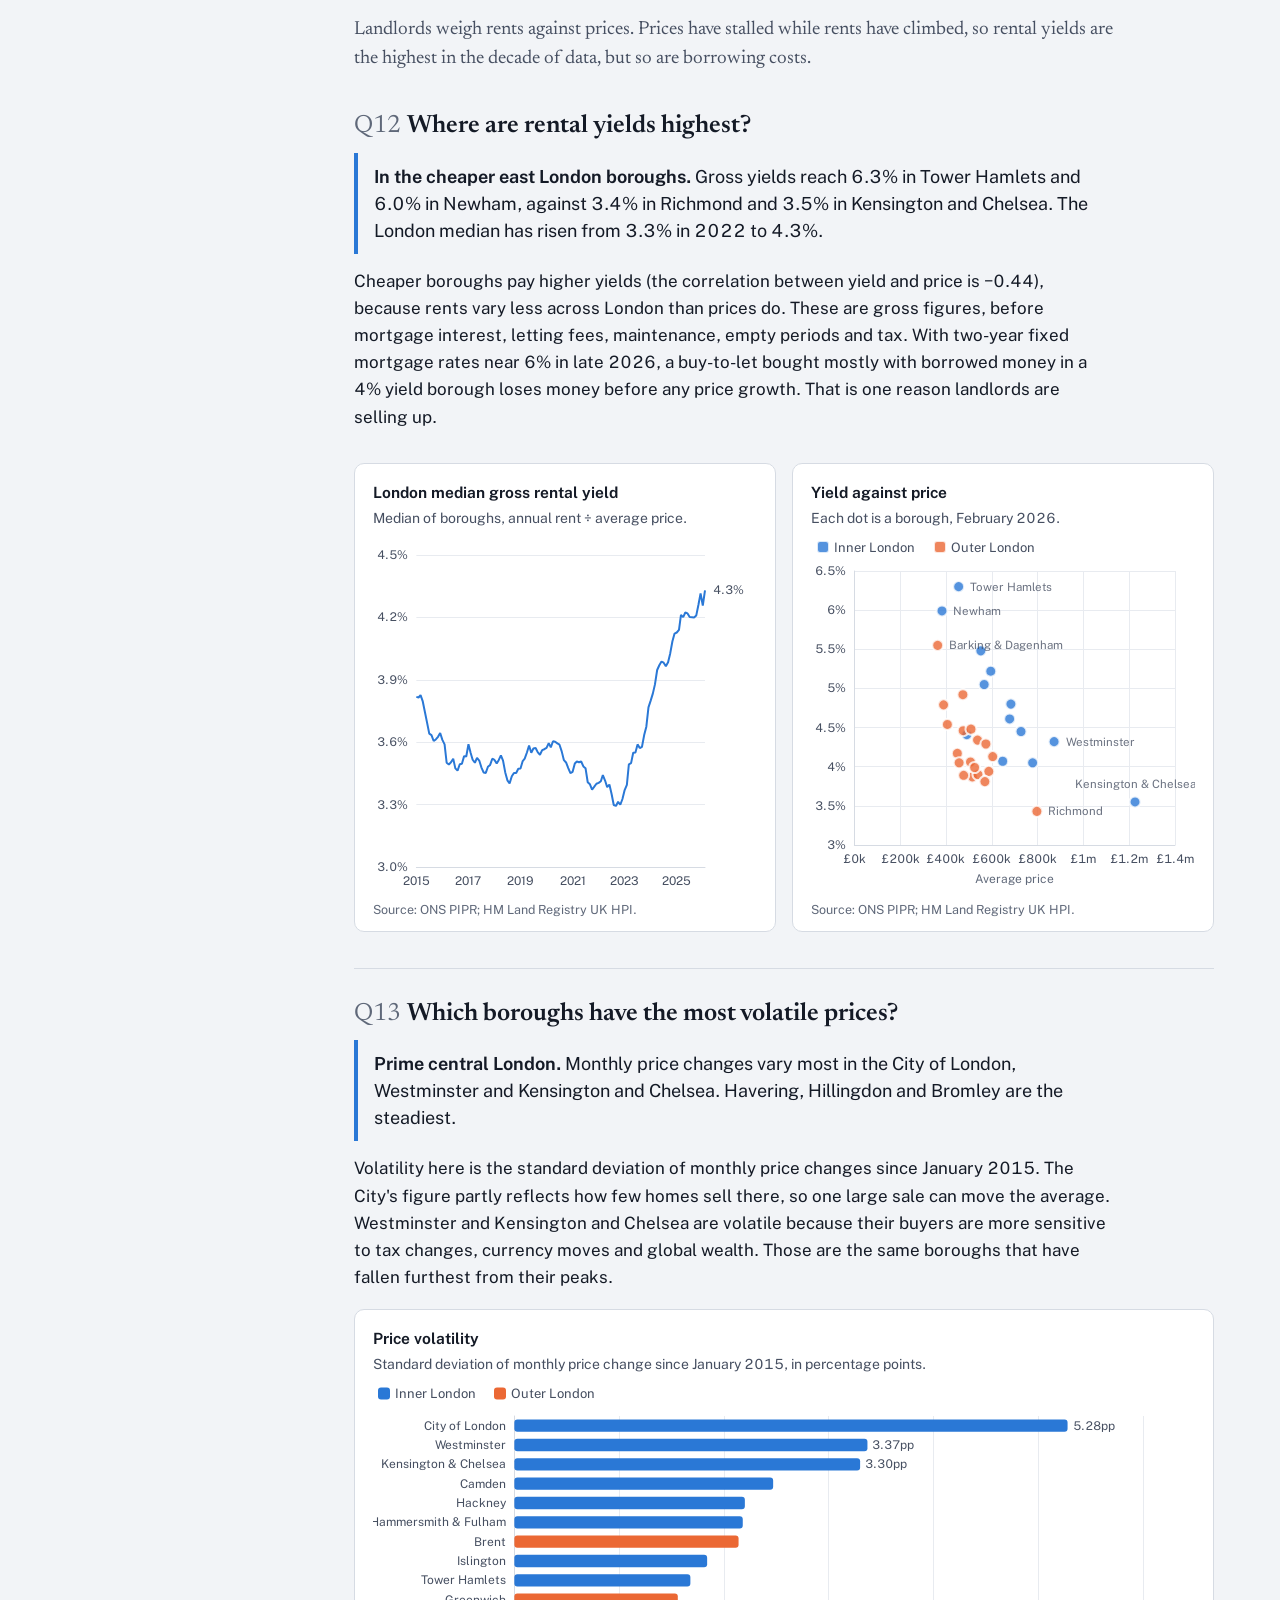
==== commit 025a7410: "Update housing report text and chart labels for accuracy and clarity" ====
--- a/housing-analytics/index.html
+++ b/housing-analytics/index.html
@@ -281,12 +281,12 @@
 
     <section class="qa" id="q11" aria-labelledby="q11h">
       <h3 id="q11h"><span class="qn">Q11</span>Inner or Outer London: which is winning?</h3>
-      <p class="short"><strong>Outer London, for over a decade.</strong> In 2013 a typical Inner London home cost 1.69 times one in Outer London. That premium has since shrunk to about 1.3×, back to roughly where it was in the early 2000s.</p>
+      <p class="short"><strong>Outer London, for over a decade.</strong> At its 2014 peak, a typical Inner London home cost 1.72 times one in Outer London. That premium has since shrunk to about 1.3×, back to roughly where it was in the early 2000s.</p>
       <p>Several forces have pushed in the same direction: tax changes that hit expensive and second homes hardest, weaker overseas demand for prime central property, and a lasting shift towards space and gardens after 2020. Outer boroughs such as Barking and Dagenham, Havering and Bexley grew about 4% a year over 2015–2025. Kensington and Chelsea and Westminster went slightly backwards.</p>
       <figure class="fig">
         <p class="ft">The Inner London price premium</p>
         <p class="fs">Median Inner London borough price divided by the median Outer London borough price.</p>
-        <div class="chart" id="cPrem" role="img" aria-label="Line chart of the Inner to Outer London price ratio, peaking at 1.69 in 2013 and falling to about 1.3"></div>
+        <div class="chart" id="cPrem" role="img" aria-label="Line chart of the Inner to Outer London price ratio, peaking at 1.72 in 2014 and falling to about 1.3"></div>
         <figcaption>Source: HM Land Registry UK House Price Index.</figcaption>
       </figure>
     </section>
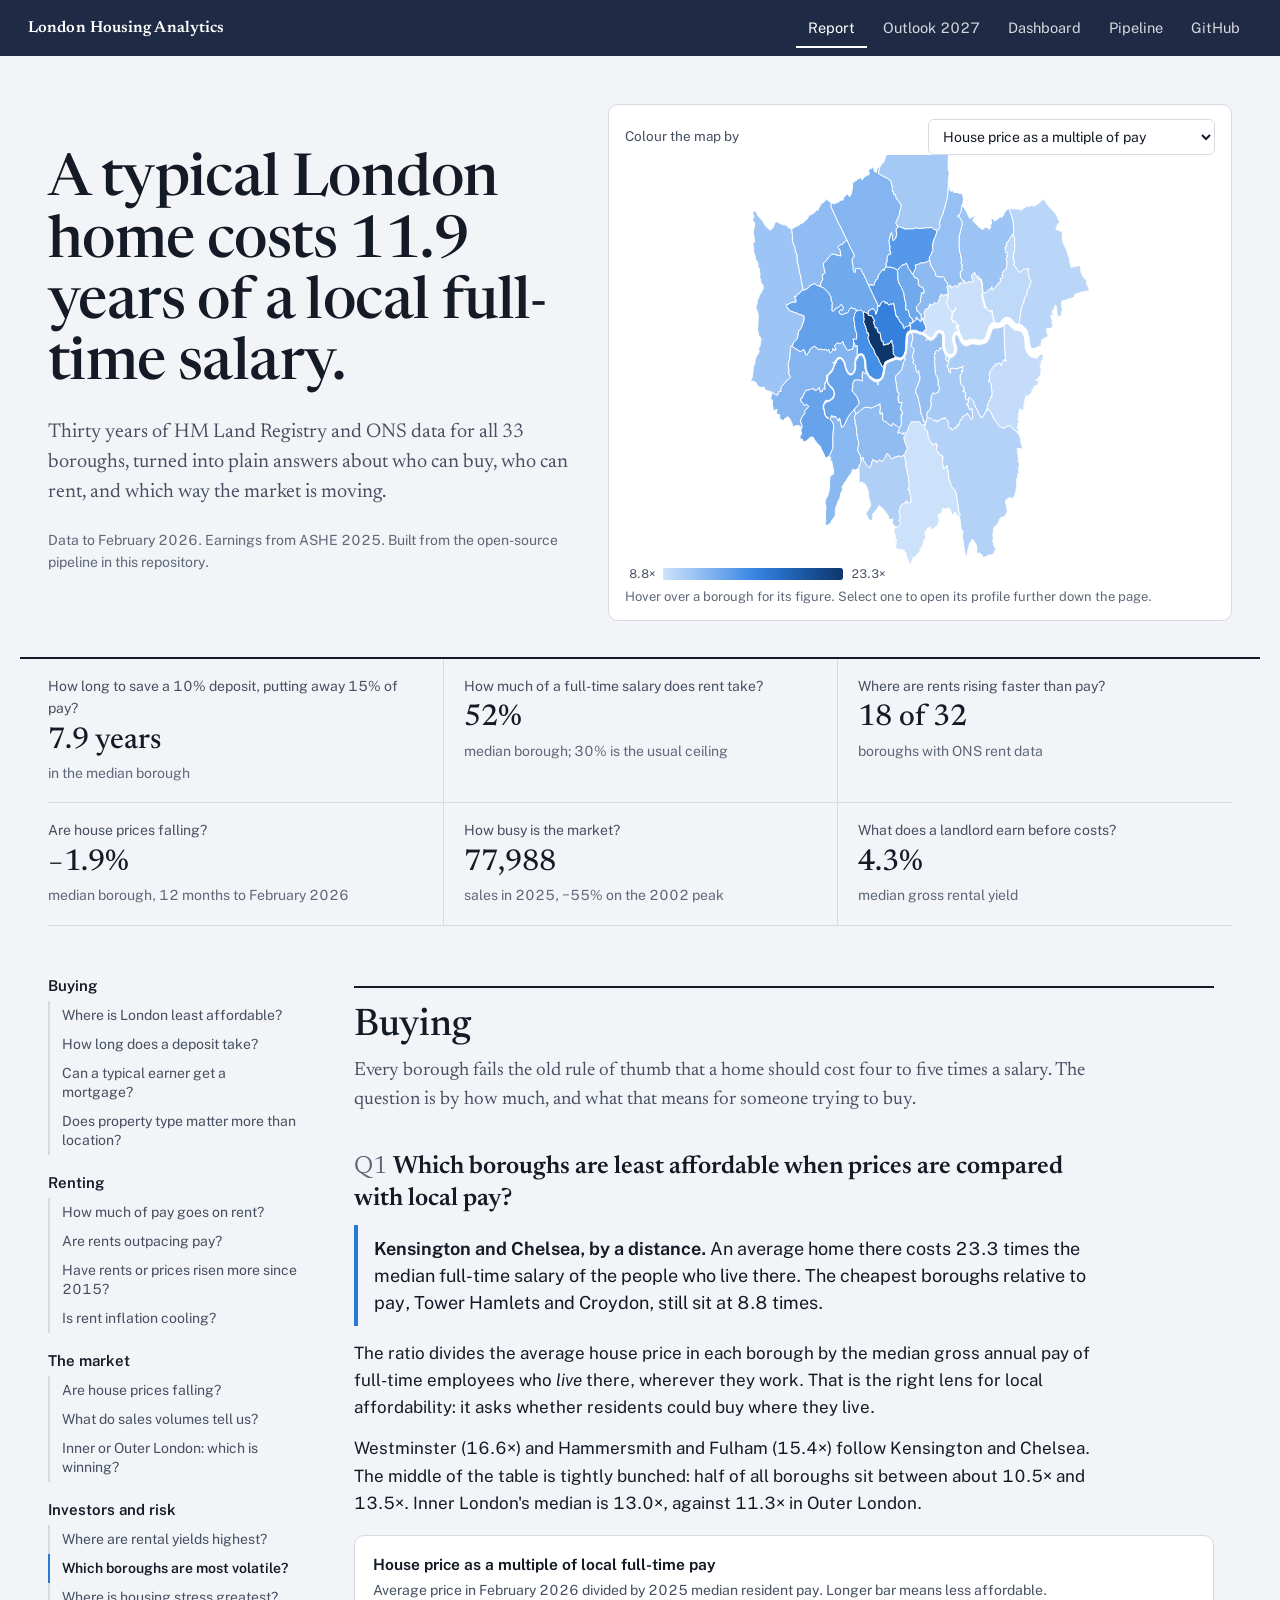
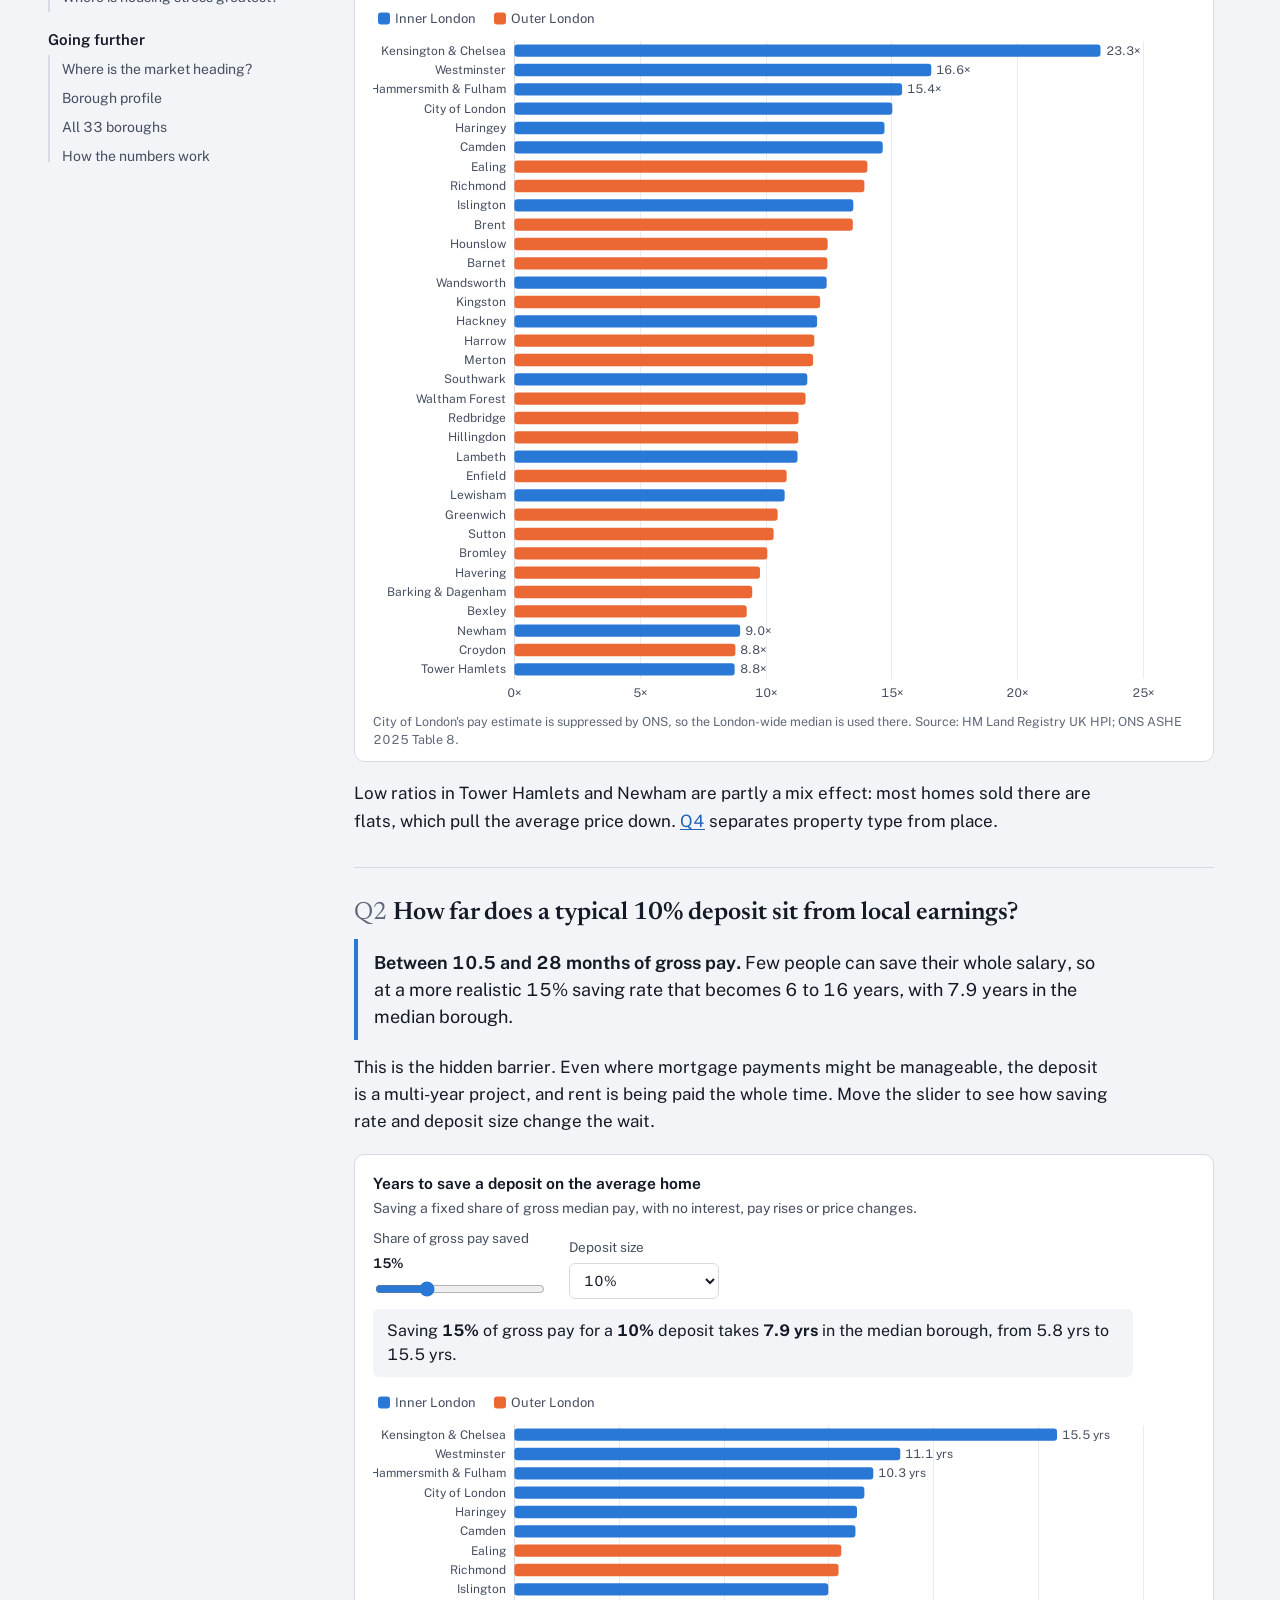
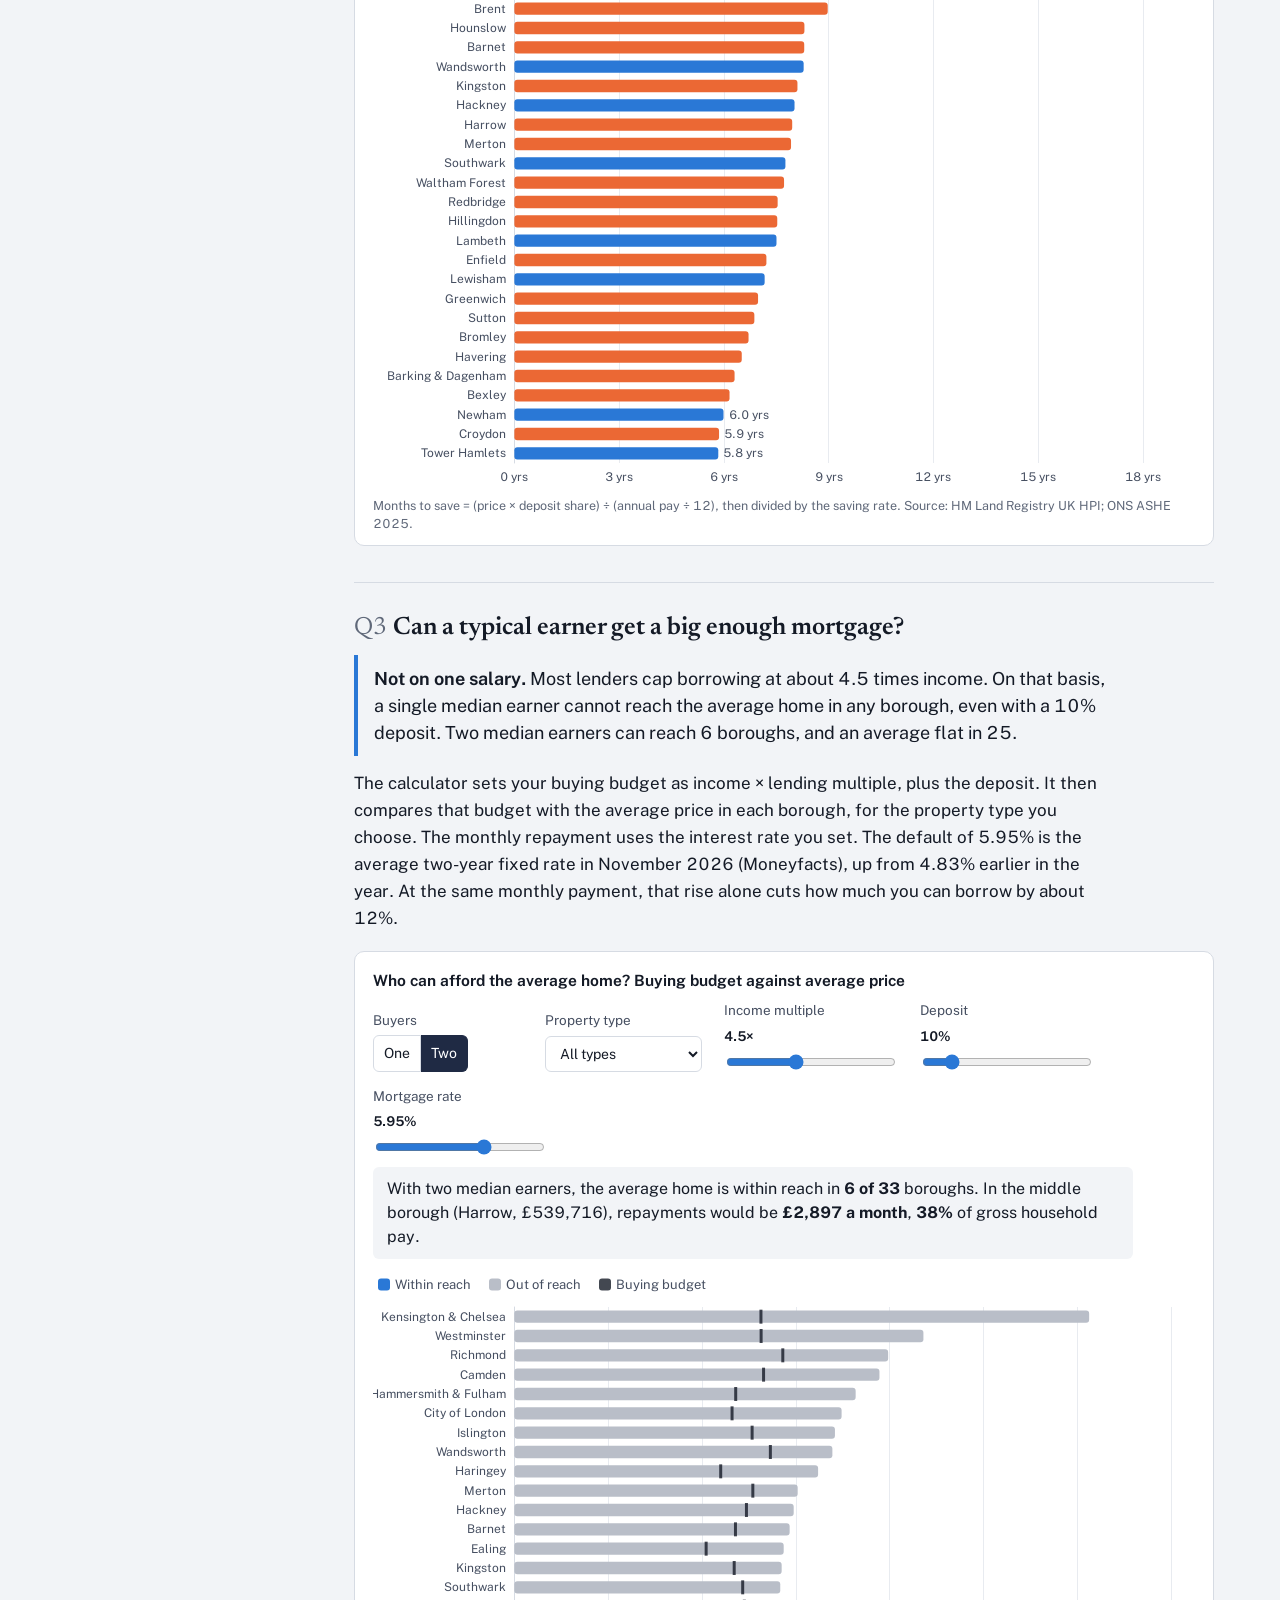
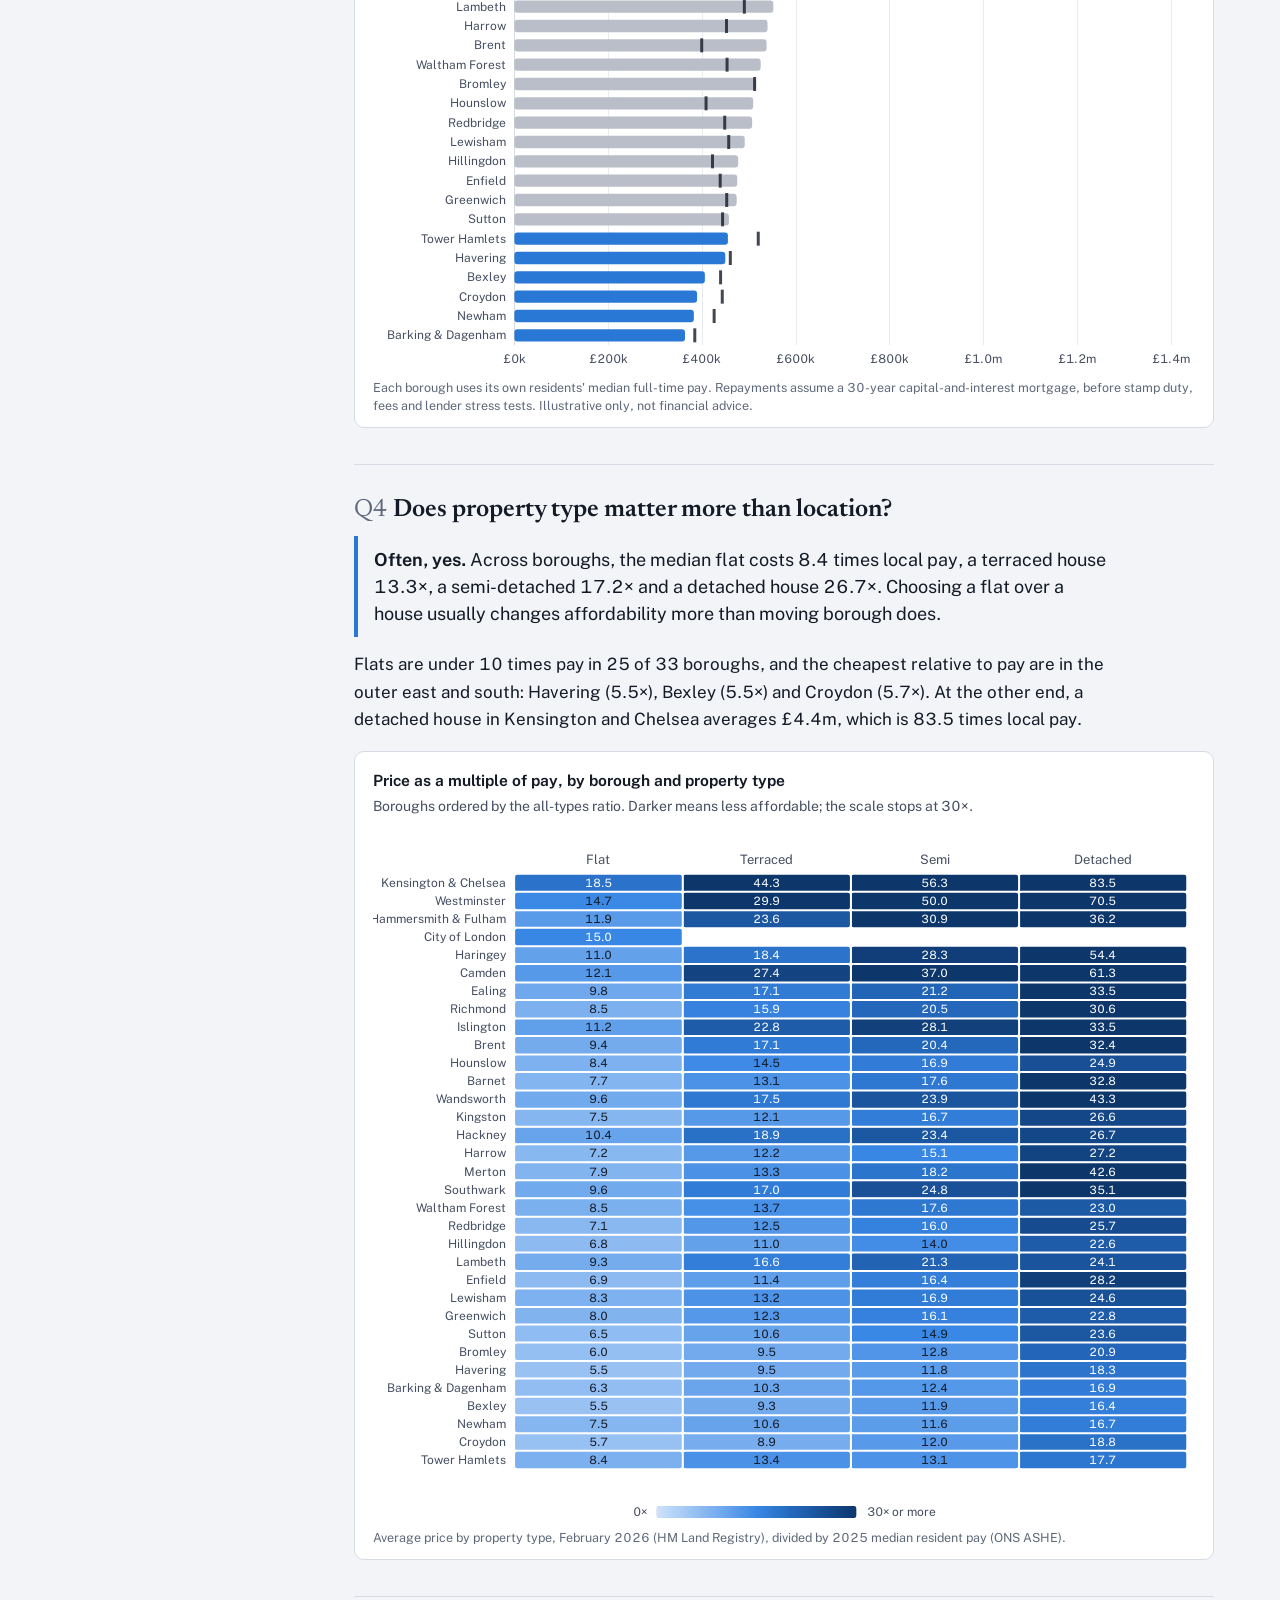
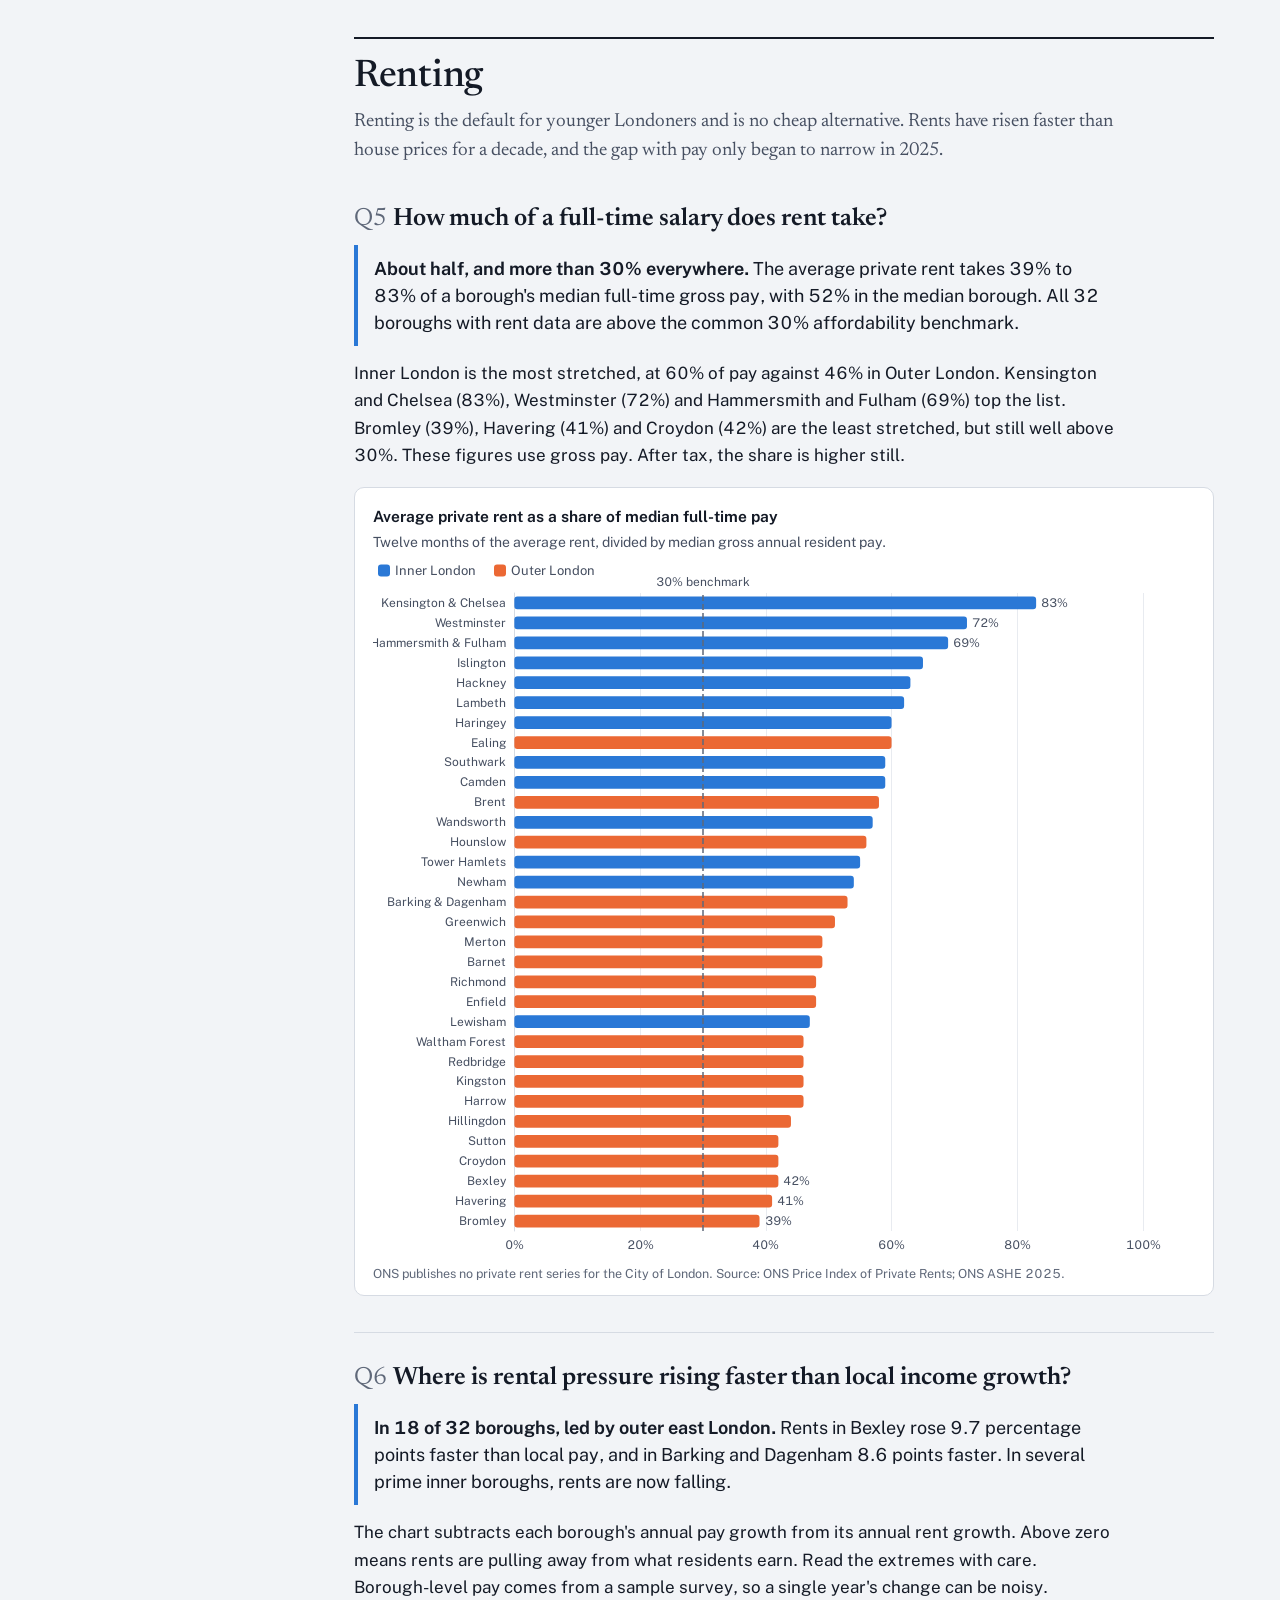
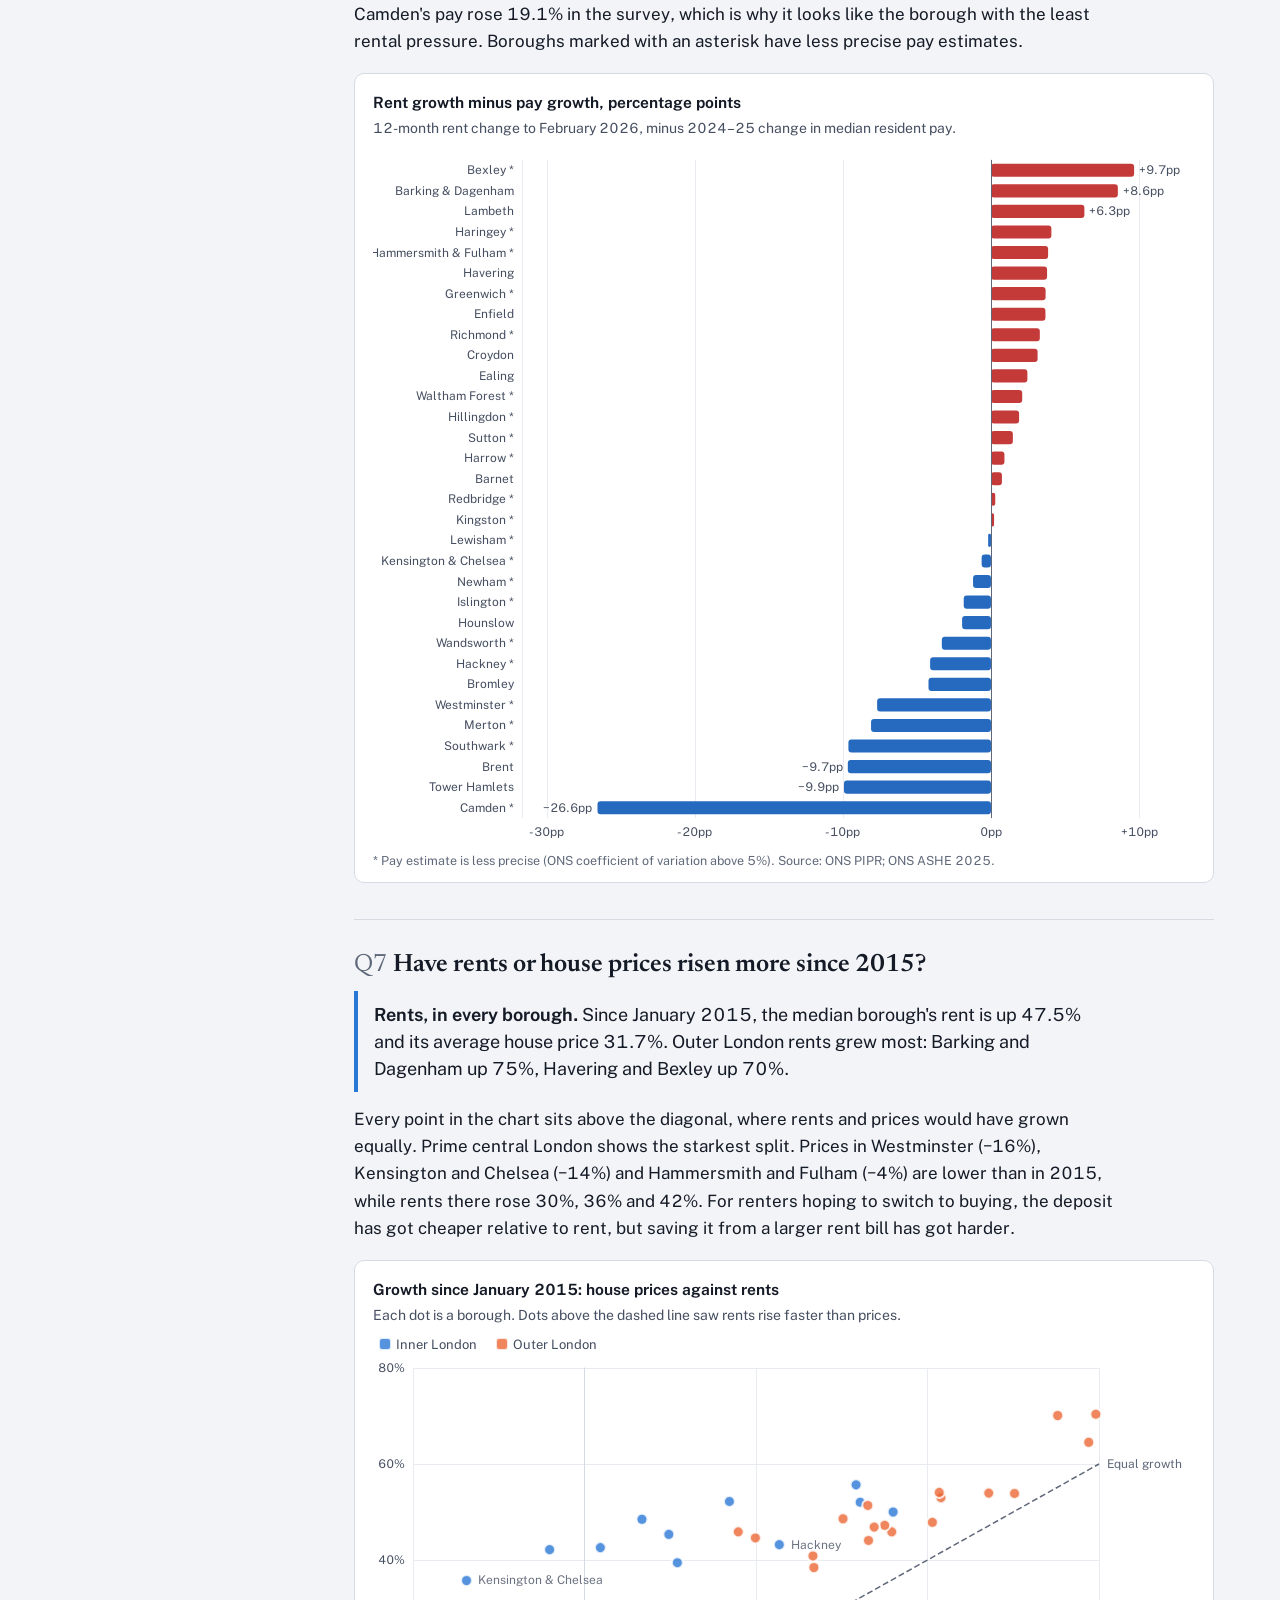
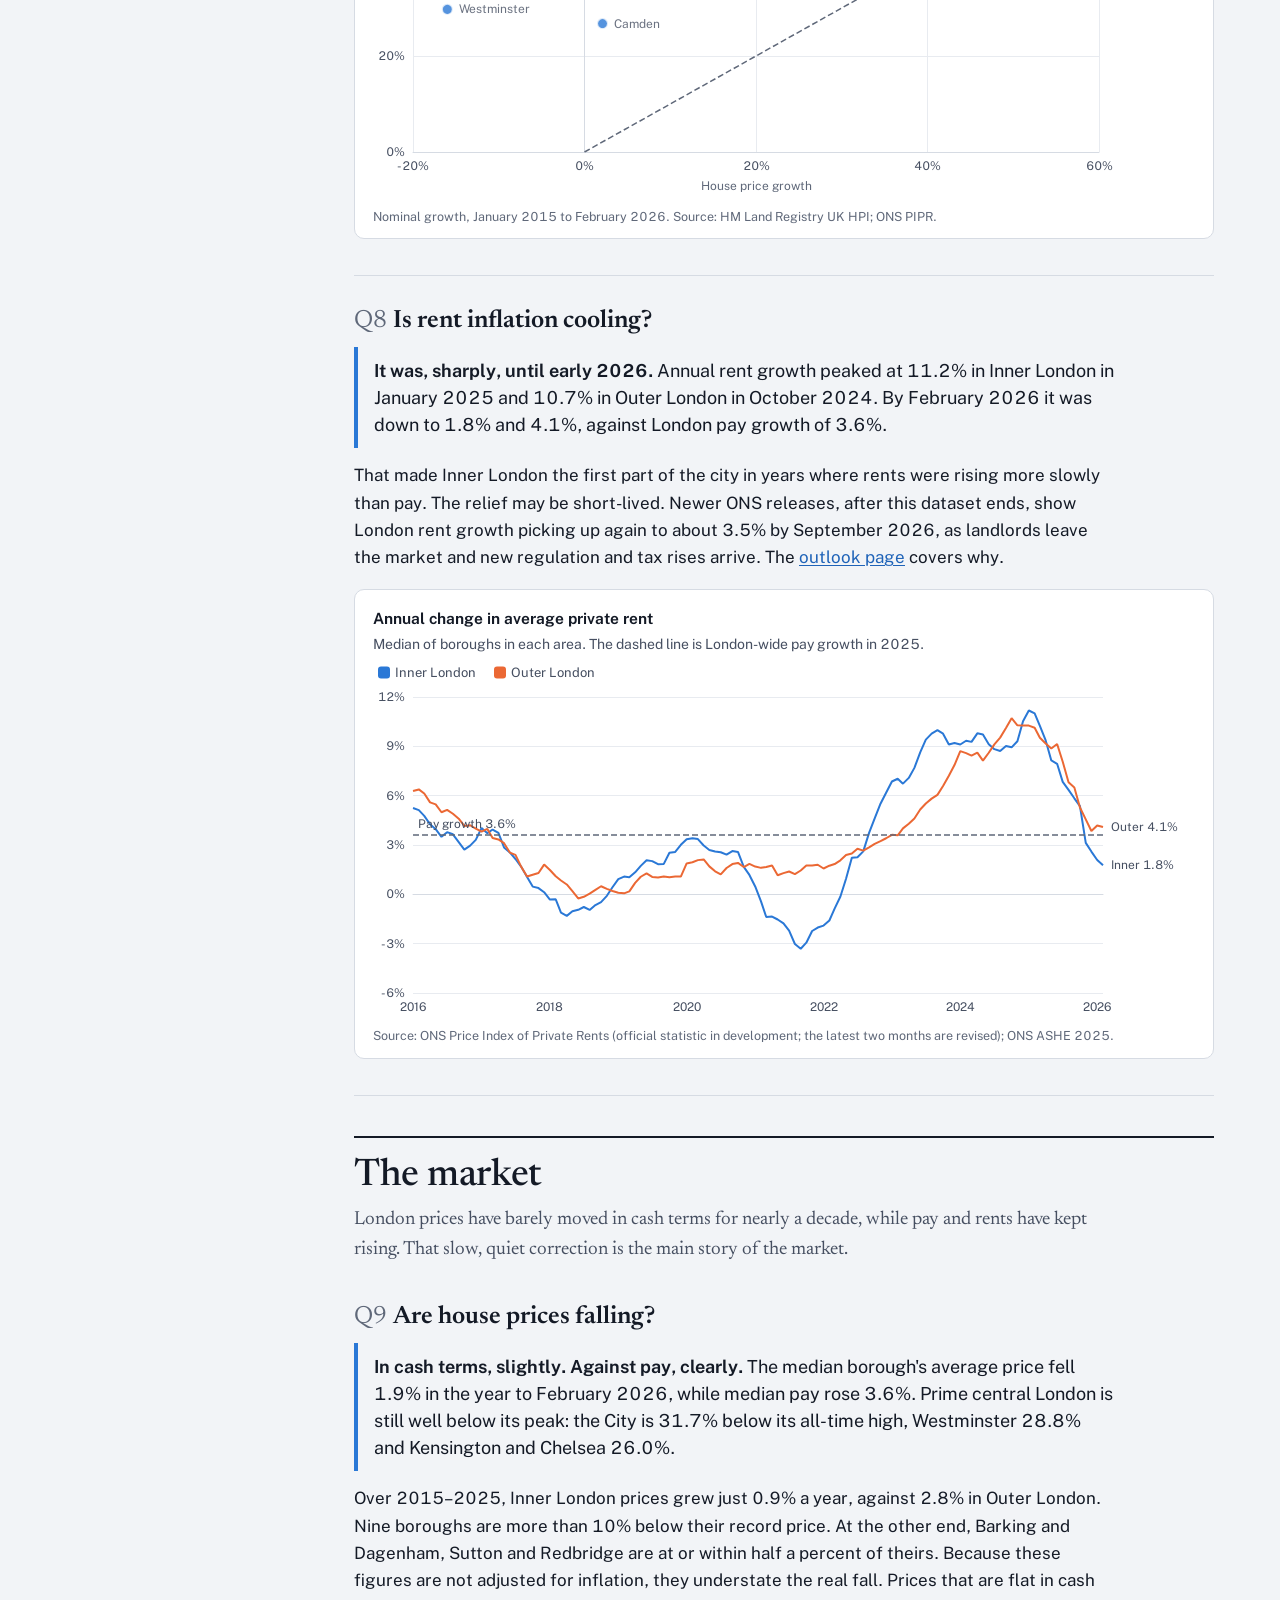
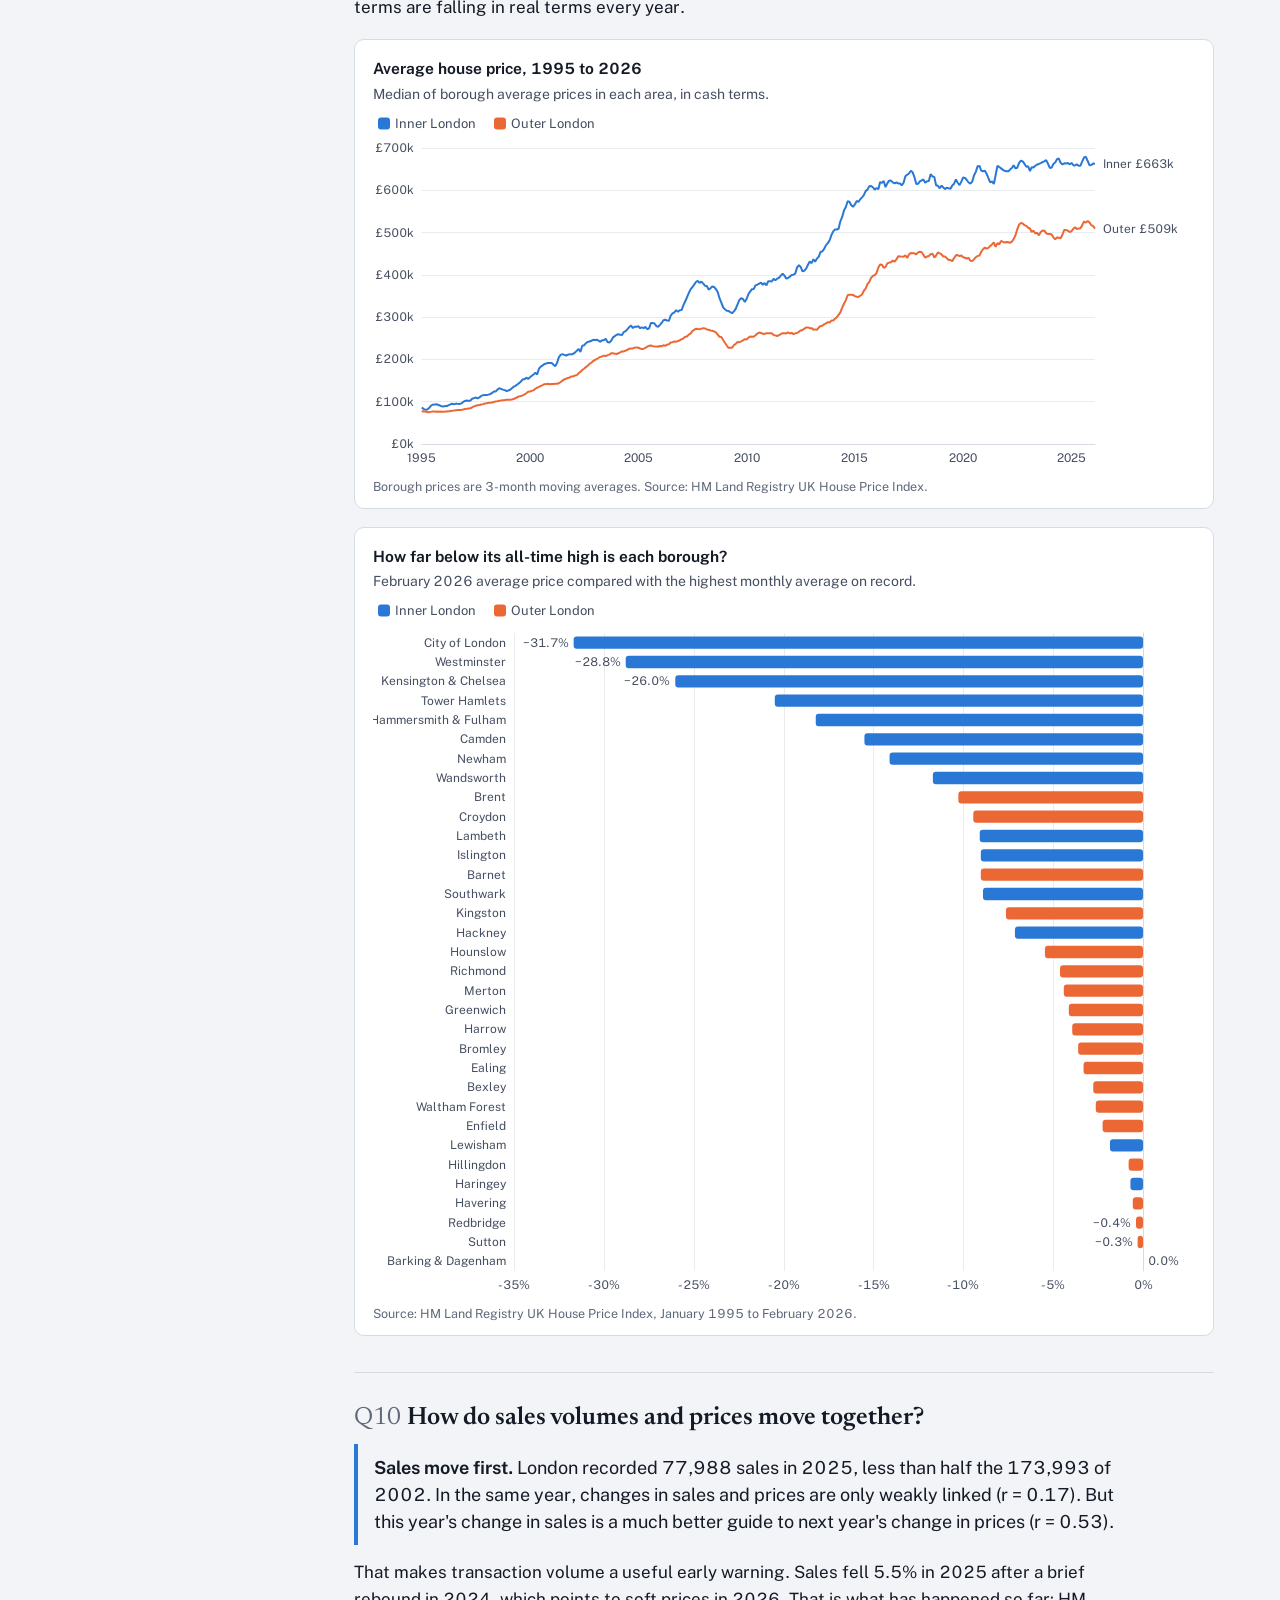
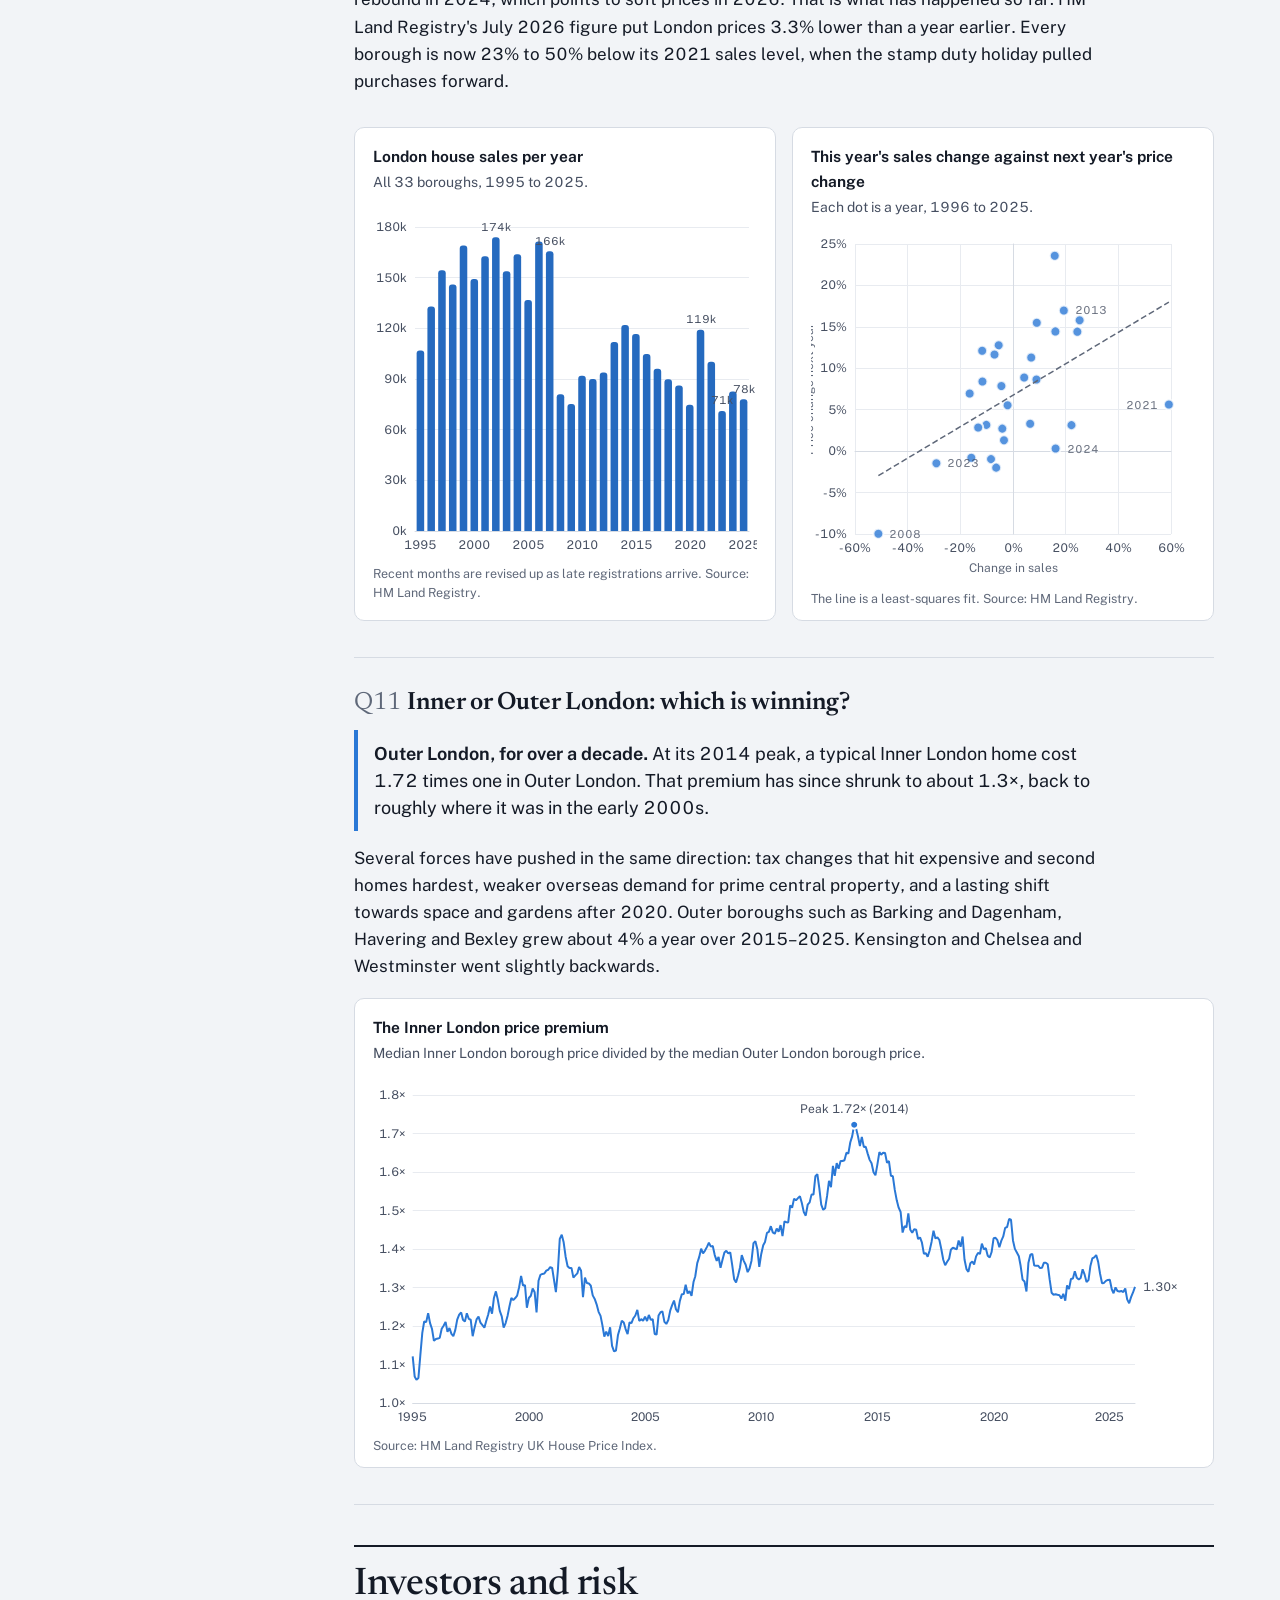
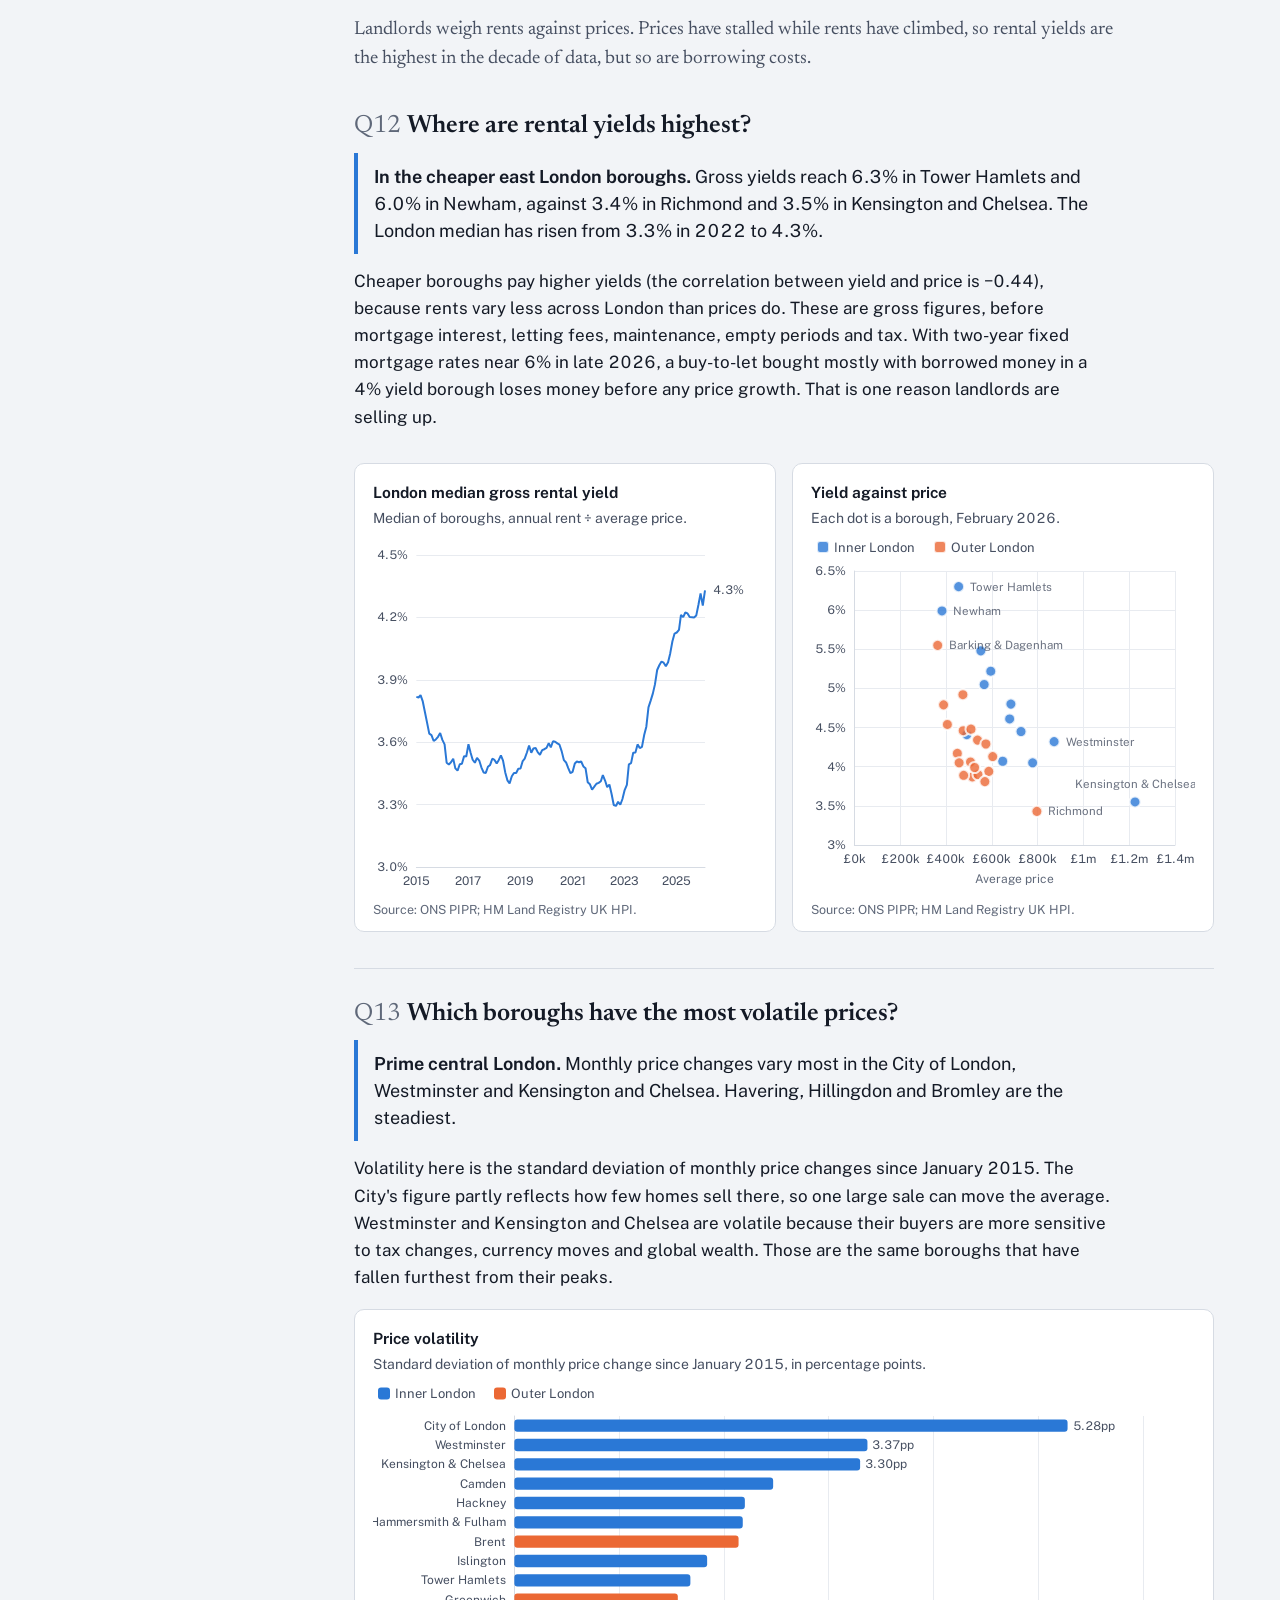
==== commit b2385c20: "Refactor chart classes for consistency and update GitHub Actions workflow for site publishing" ====
--- a/housing-analytics/index.html
+++ b/housing-analytics/index.html
@@ -372,12 +372,12 @@
       <figure class="fig">
         <p class="ft" id="bPriceT">Average house price</p>
         <p class="fs">Against the median London borough, 1995 to 2026.</p>
-        <div class="chart short" id="cBPrice" role="img" aria-label="Line chart of the selected borough's house price history against the London median"></div>
+        <div class="chart compact" id="cBPrice" role="img" aria-label="Line chart of the selected borough's house price history against the London median"></div>
       </figure>
       <figure class="fig">
         <p class="ft" id="bRentT">Average monthly rent</p>
         <p class="fs">Against the median London borough, 2015 to 2026.</p>
-        <div class="chart short" id="cBRent" role="img" aria-label="Line chart of the selected borough's rent history against the London median"></div>
+        <div class="chart compact" id="cBRent" role="img" aria-label="Line chart of the selected borough's rent history against the London median"></div>
       </figure>
     </div>
   </section>
--- a/housing-analytics/site/site.css
+++ b/housing-analytics/site/site.css
@@ -13,6 +13,7 @@
   --link: #1f63b8;
   --inner: #2a78d6;
   --outer: #eb6834;
+  --series-3: #1baf7a;
   --neutral: #b9bec8;
   --good: #0a8a0a;
   --bad: #d03b3b;
@@ -38,6 +39,7 @@
     --link: #79b0f2;
     --inner: #3987e5;
     --outer: #d95926;
+    --series-3: #199e70;
     --neutral: #55585f;
     --good: #0ca30c;
     --bad: #e66767;
@@ -167,7 +169,7 @@
 .fig .chart { height: 360px; }
 .fig .chart.tall { height: 700px; }
 .fig .chart.mid { height: 470px; }
-.fig .chart.short { height: 300px; }
+.fig .chart.compact { height: 300px; }
 .fig figcaption { font-size: 12.5px; color: var(--ink-3); margin-top: 6px; line-height: 1.45; }
 .figrow { display: grid; grid-template-columns: 1fr 1fr; gap: 16px; }
 .figrow figure.fig { margin: 18px 0; }
@@ -210,6 +212,8 @@
 table.data tbody tr:hover { background: var(--bg); }
 table.data td.grp { color: var(--ink-3); }
 table.plain th { cursor: default; position: static; }
+table.plain th, table.plain td { text-align: left; white-space: normal; vertical-align: top; }
+table.plain td:first-child { min-width: 150px; }
 
 /* ---------- borough lookup ---------- */
 .lookup-head { display: flex; gap: 16px; align-items: center; flex-wrap: wrap; margin: 10px 0 12px; }
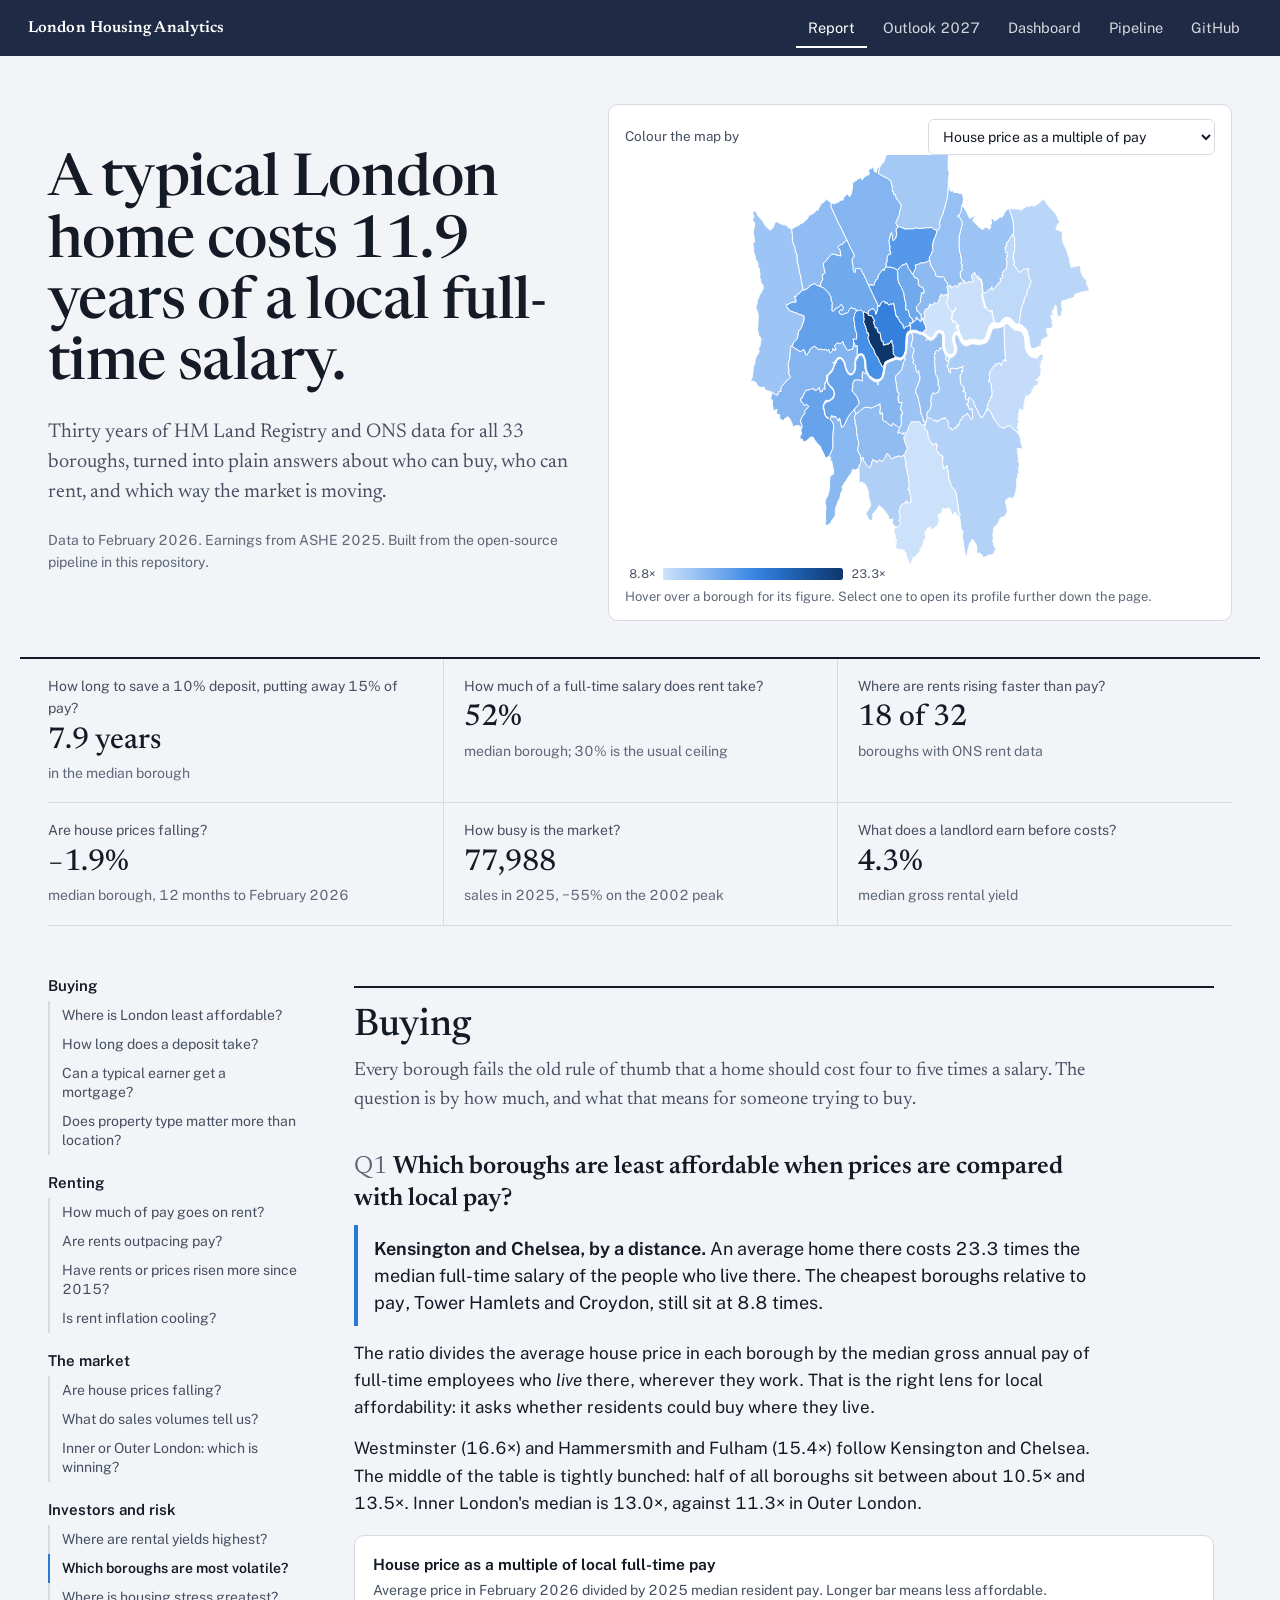
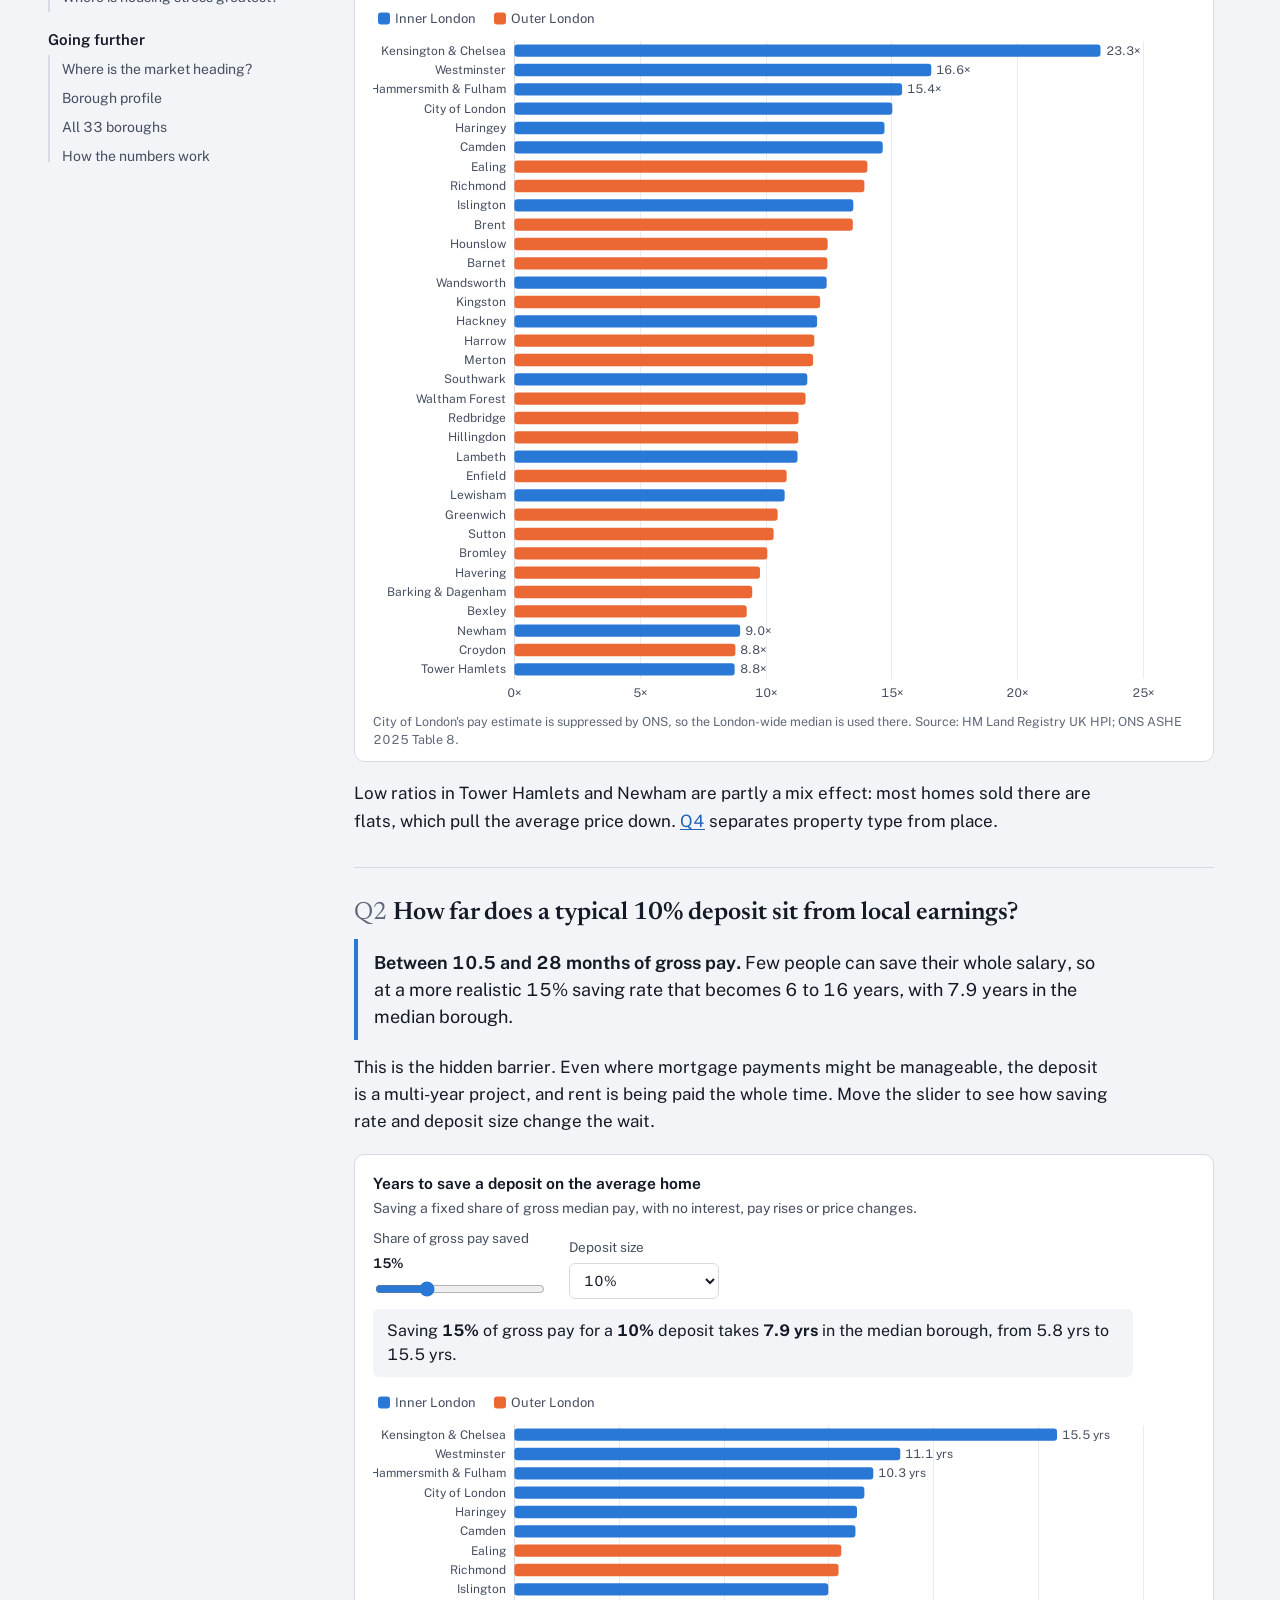
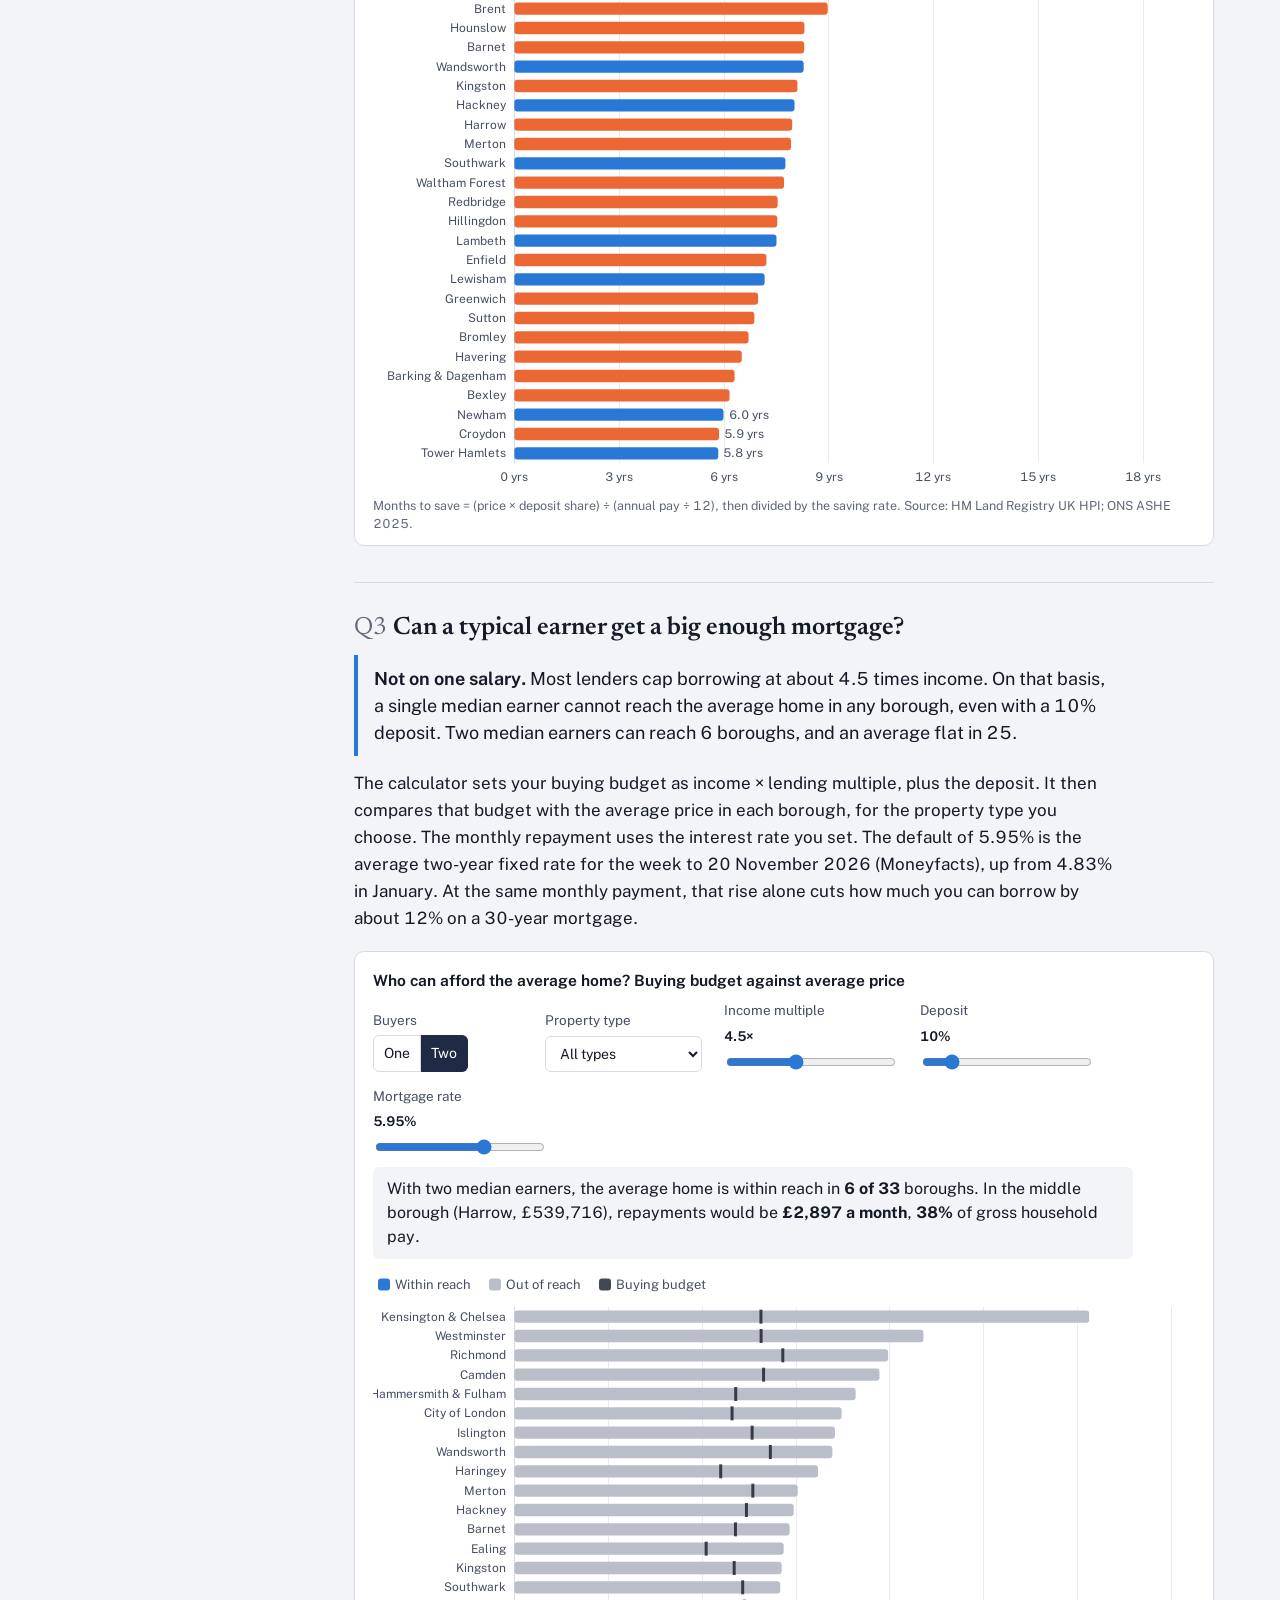
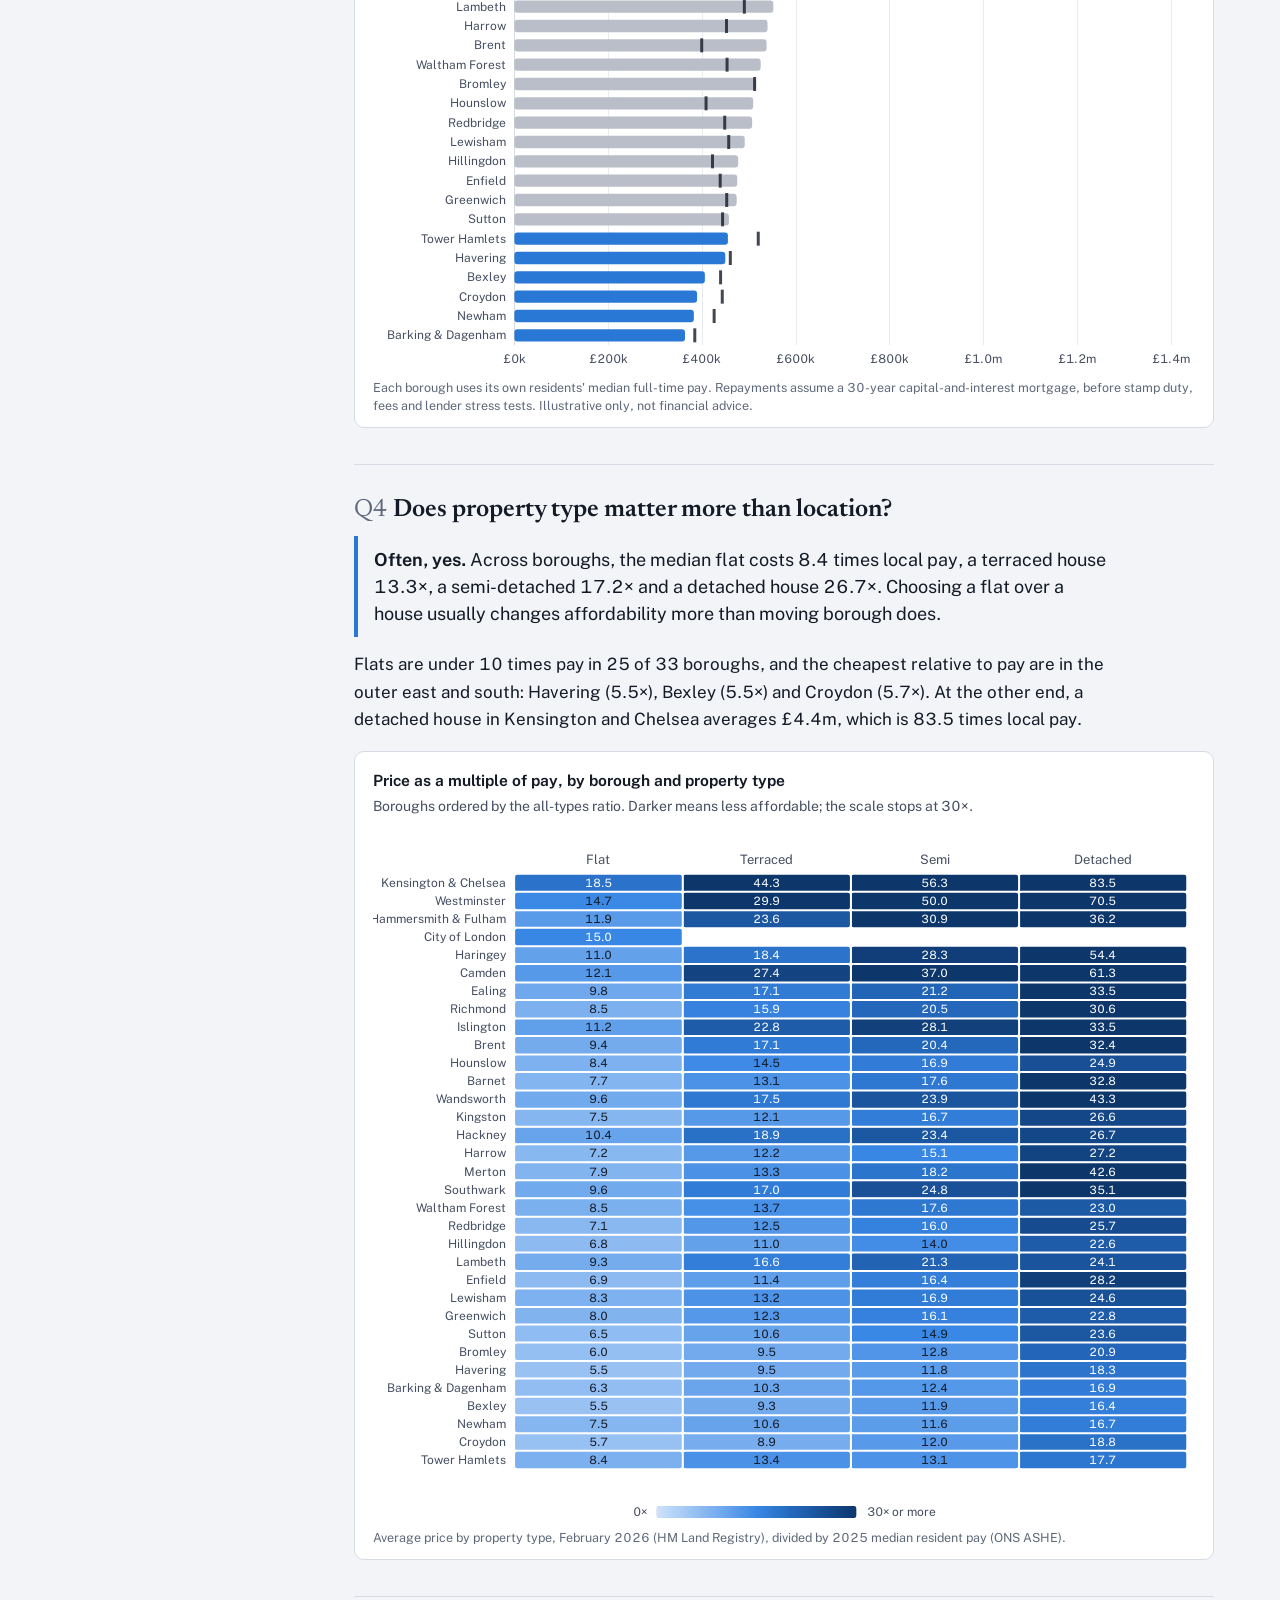
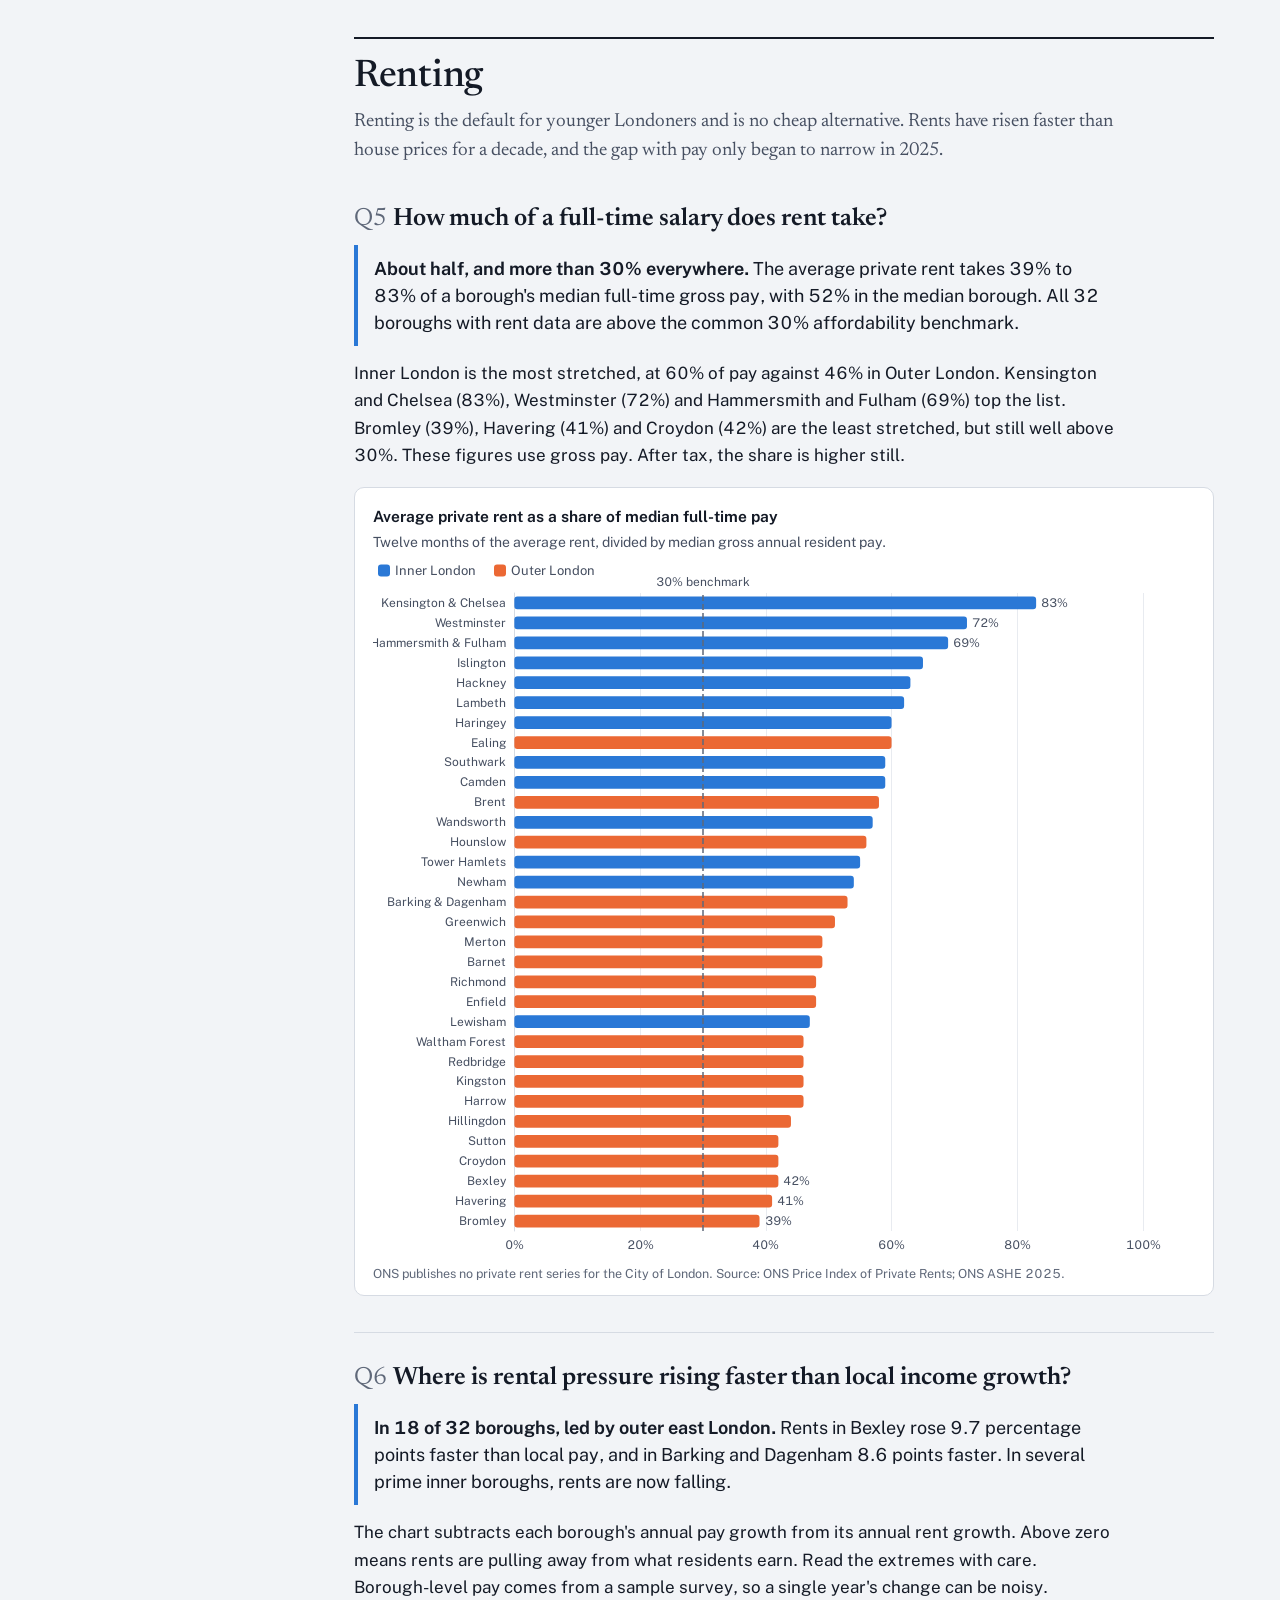
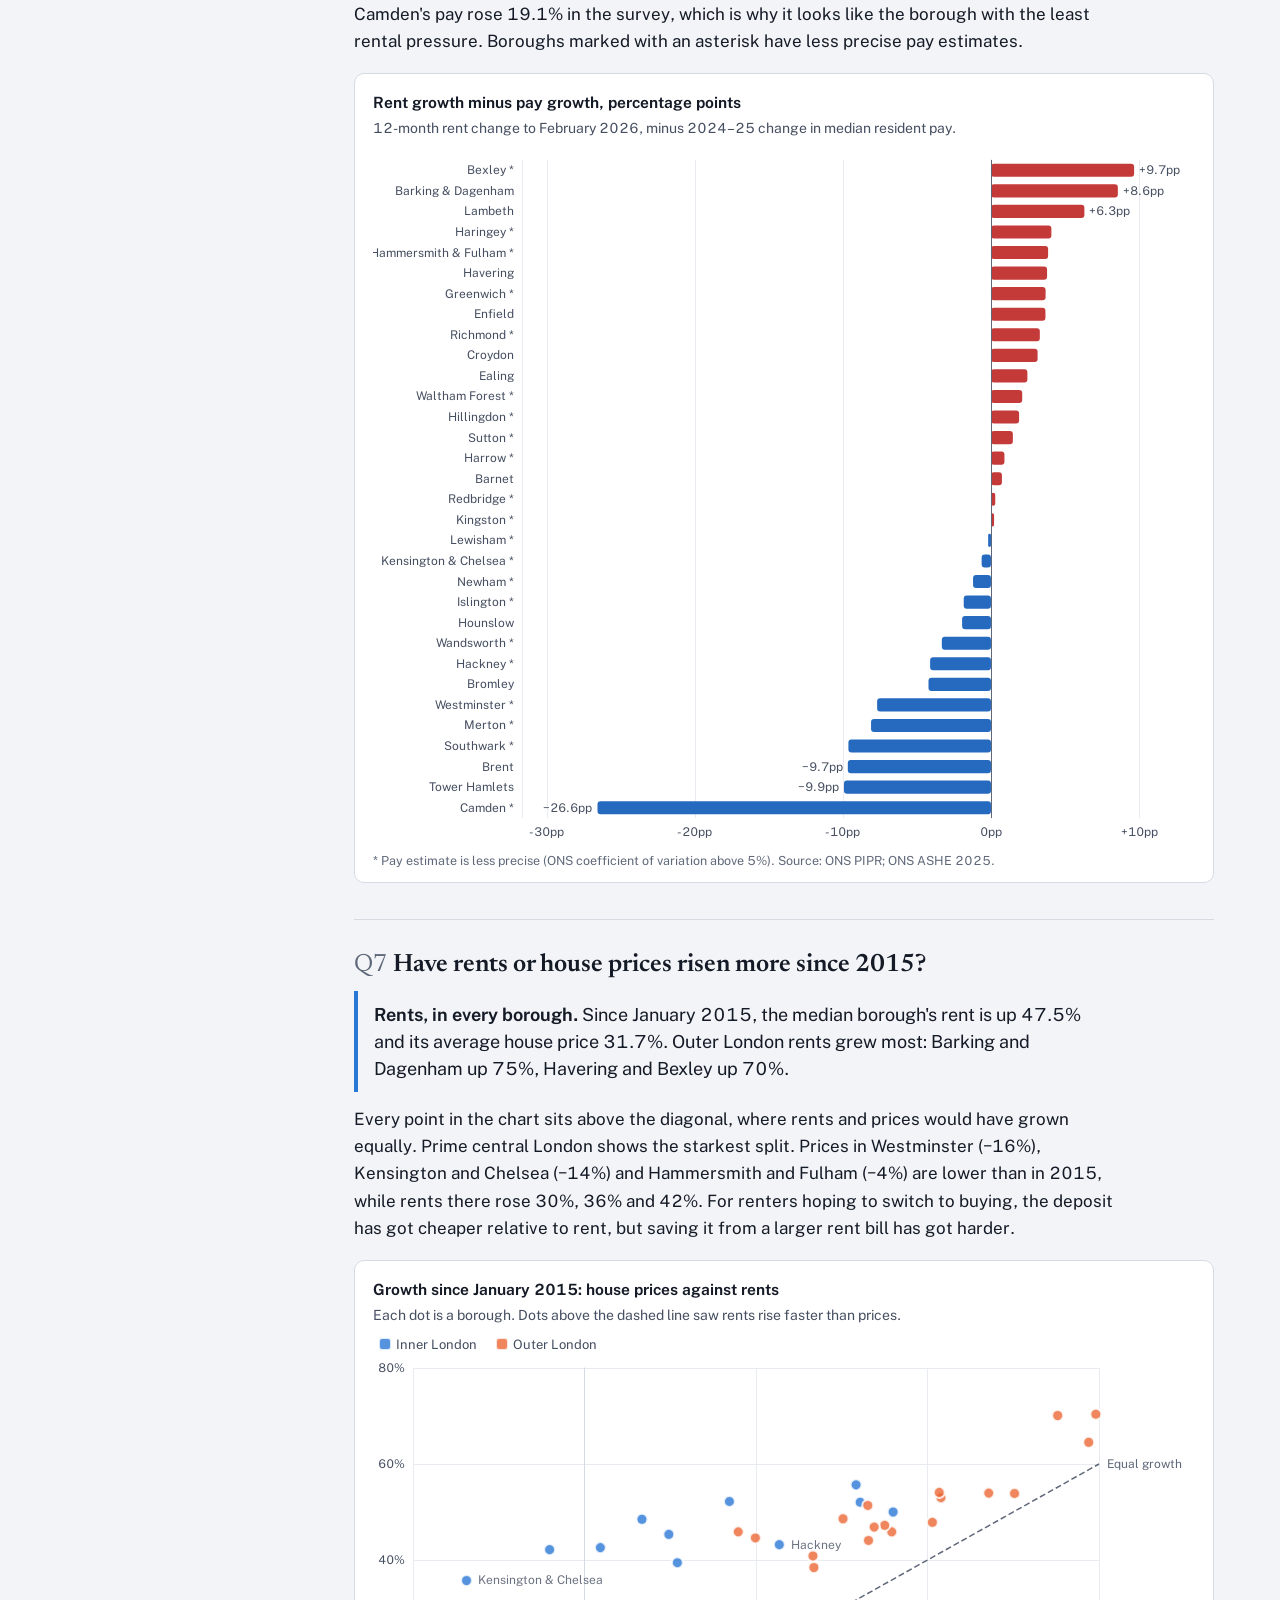
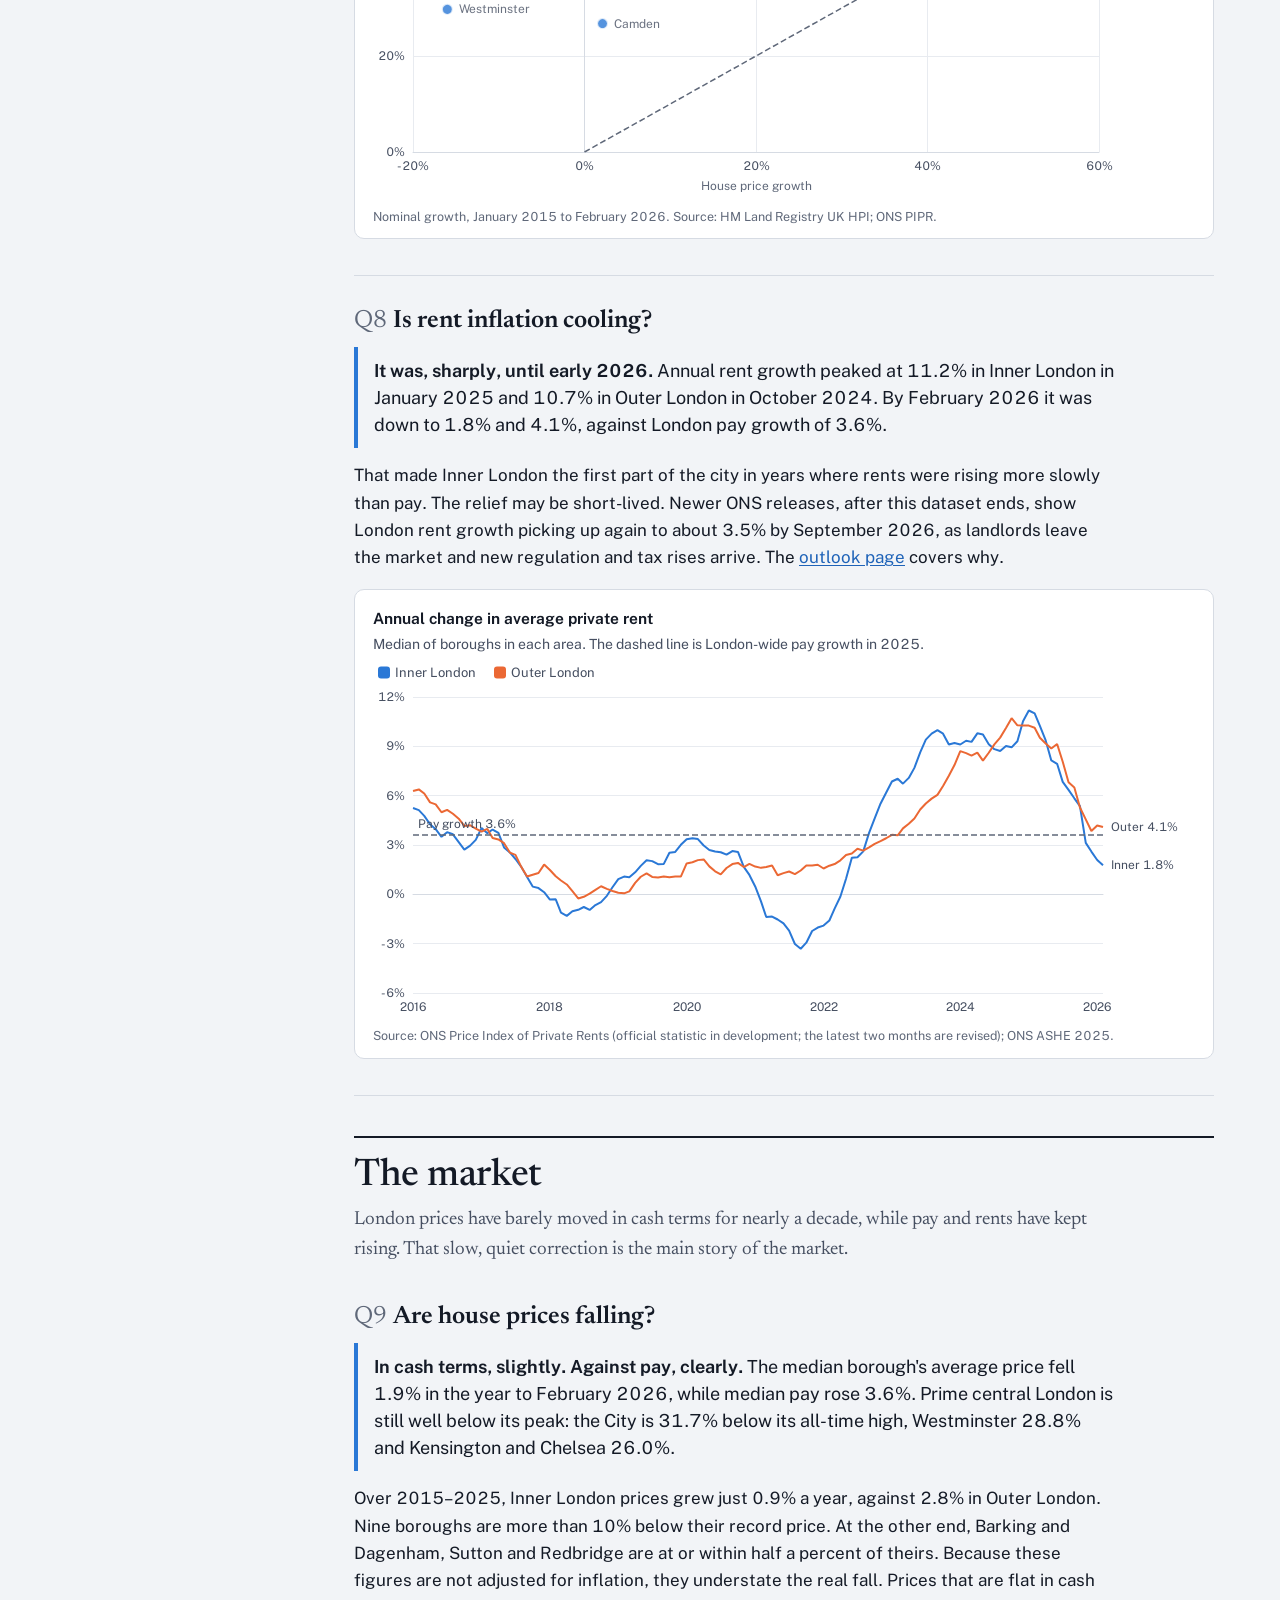
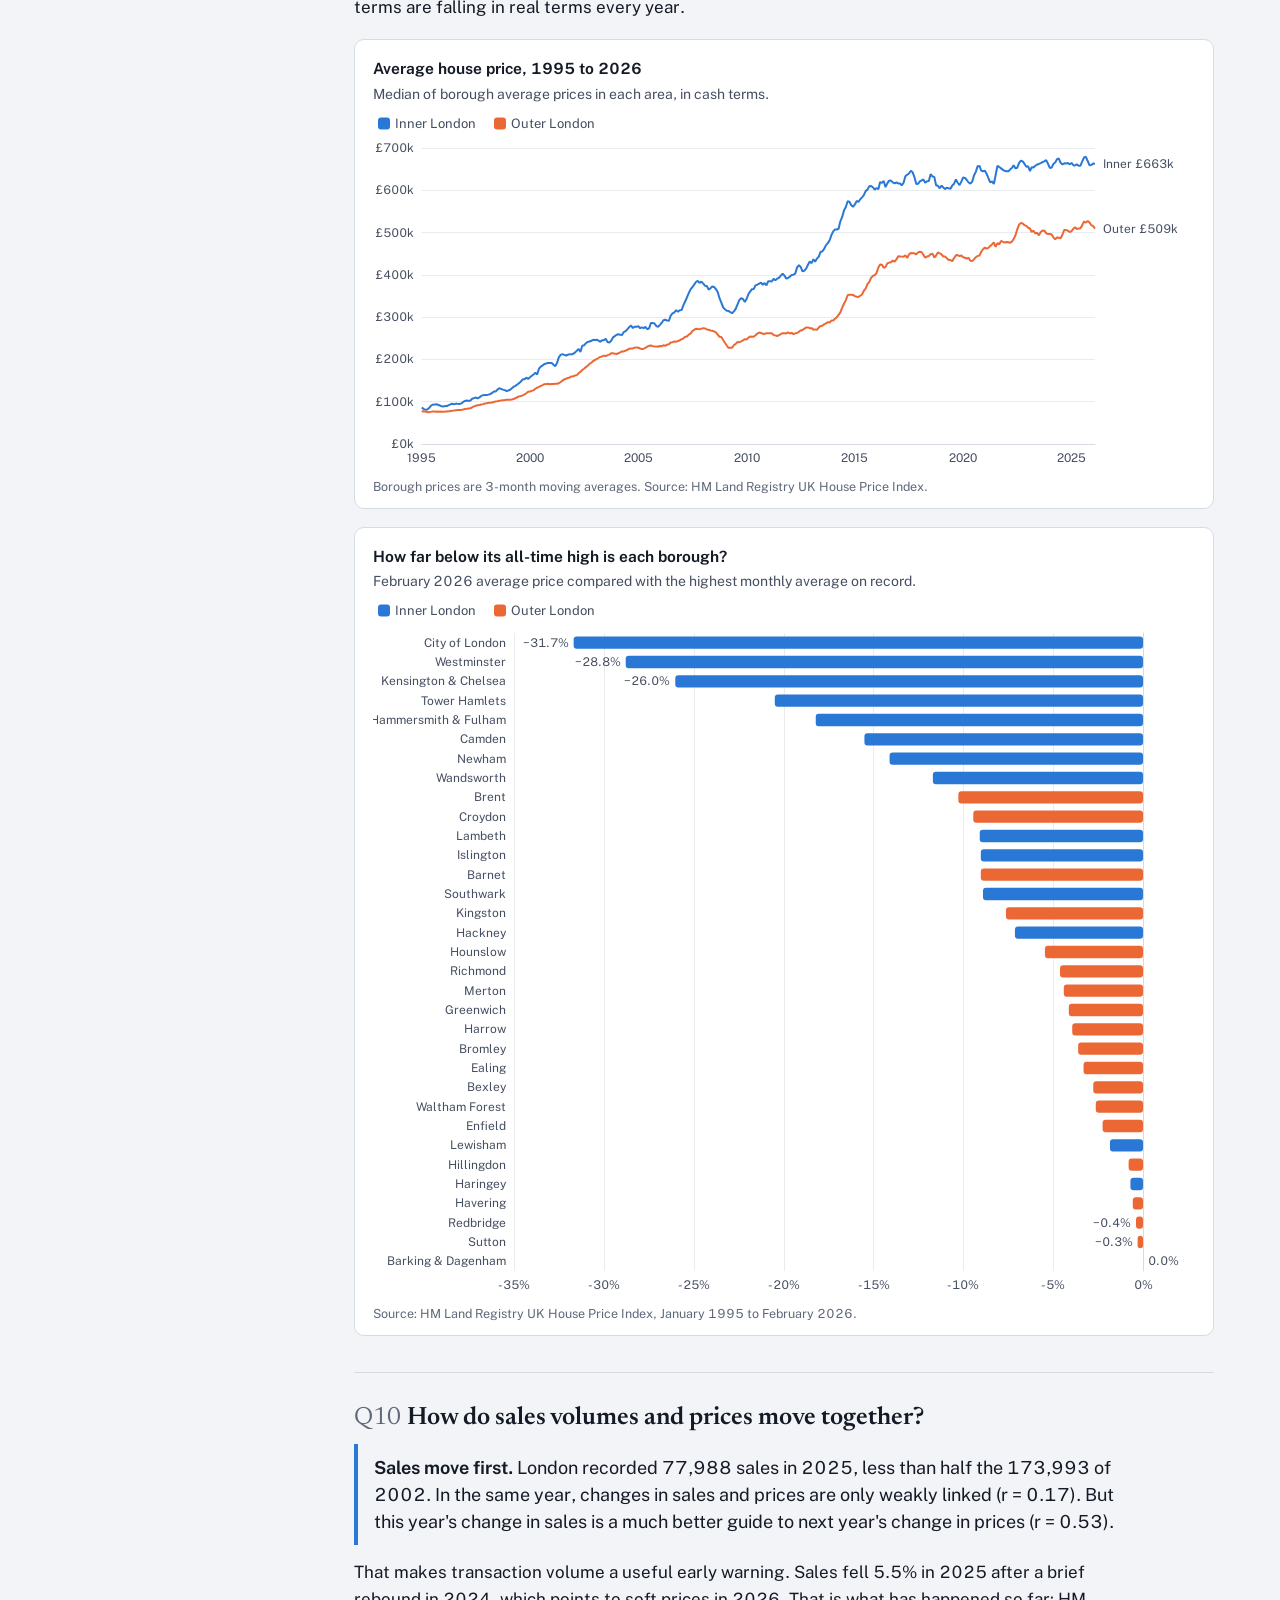
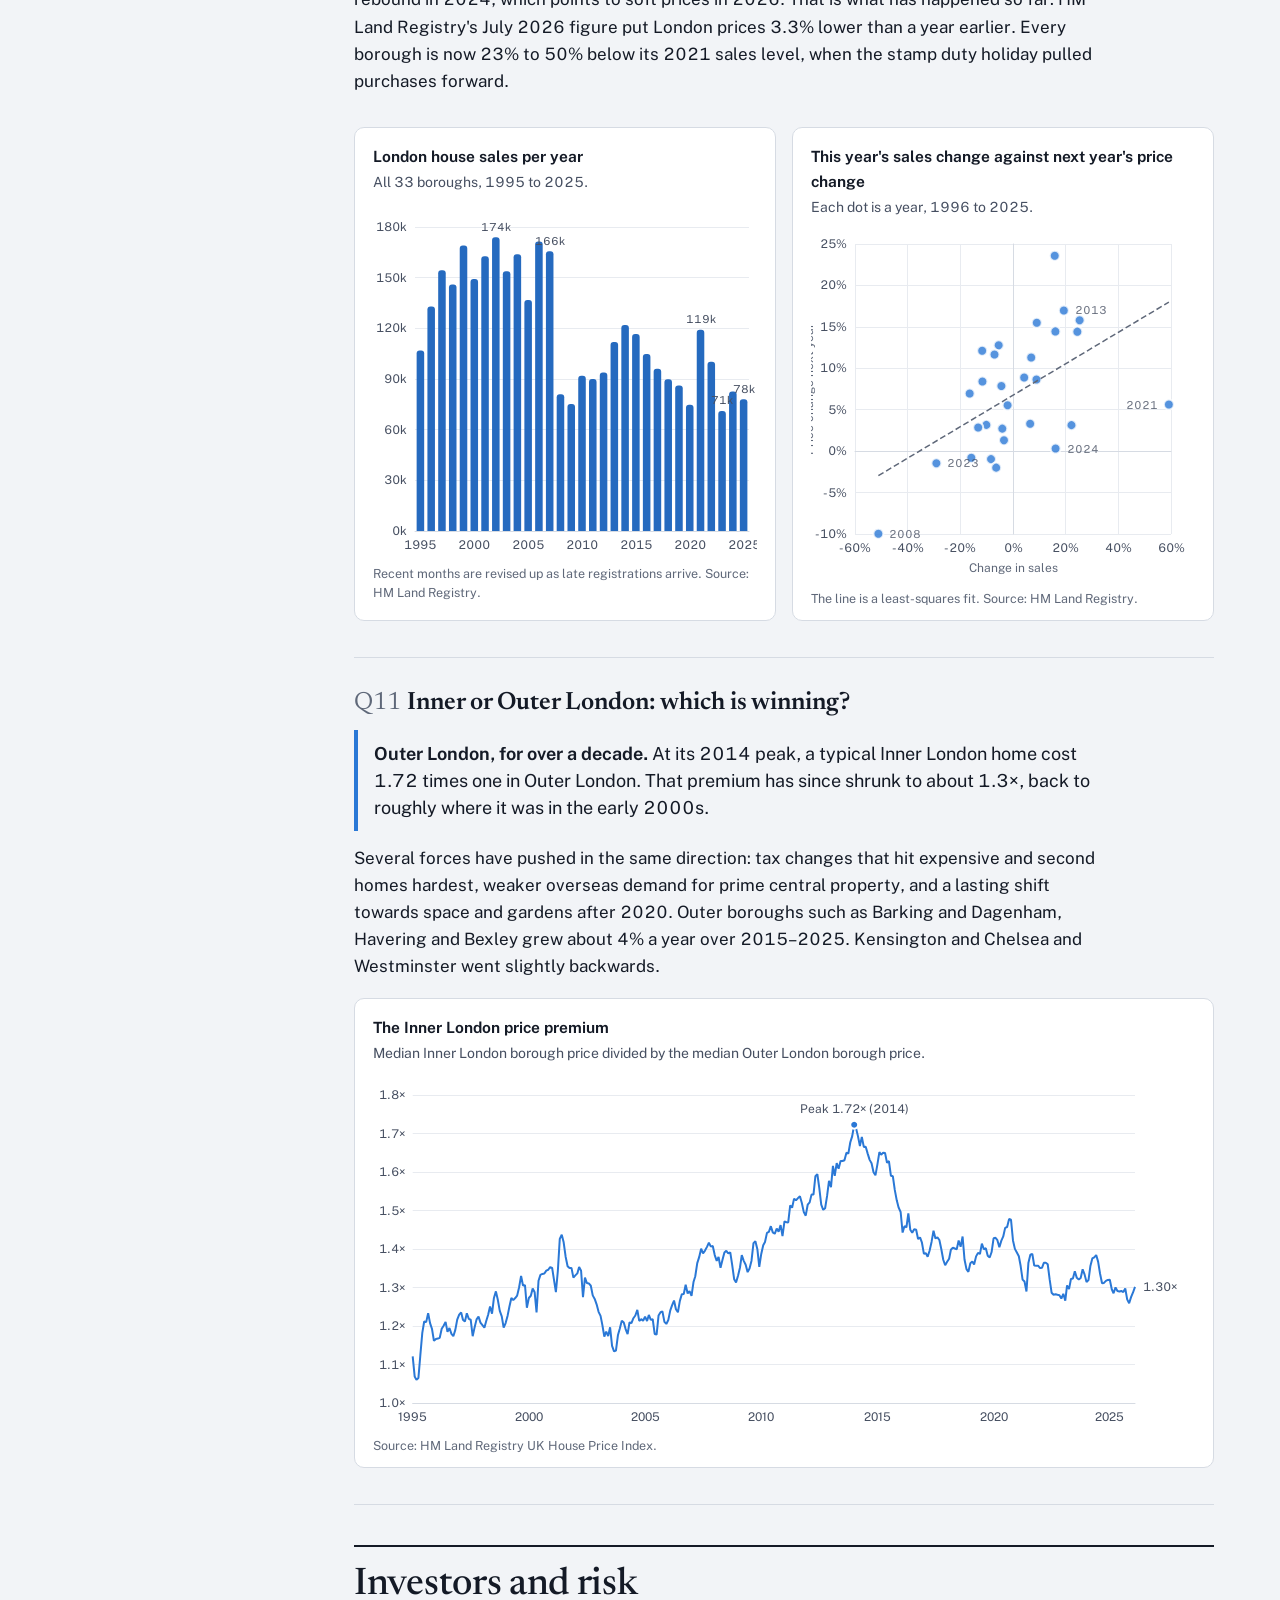
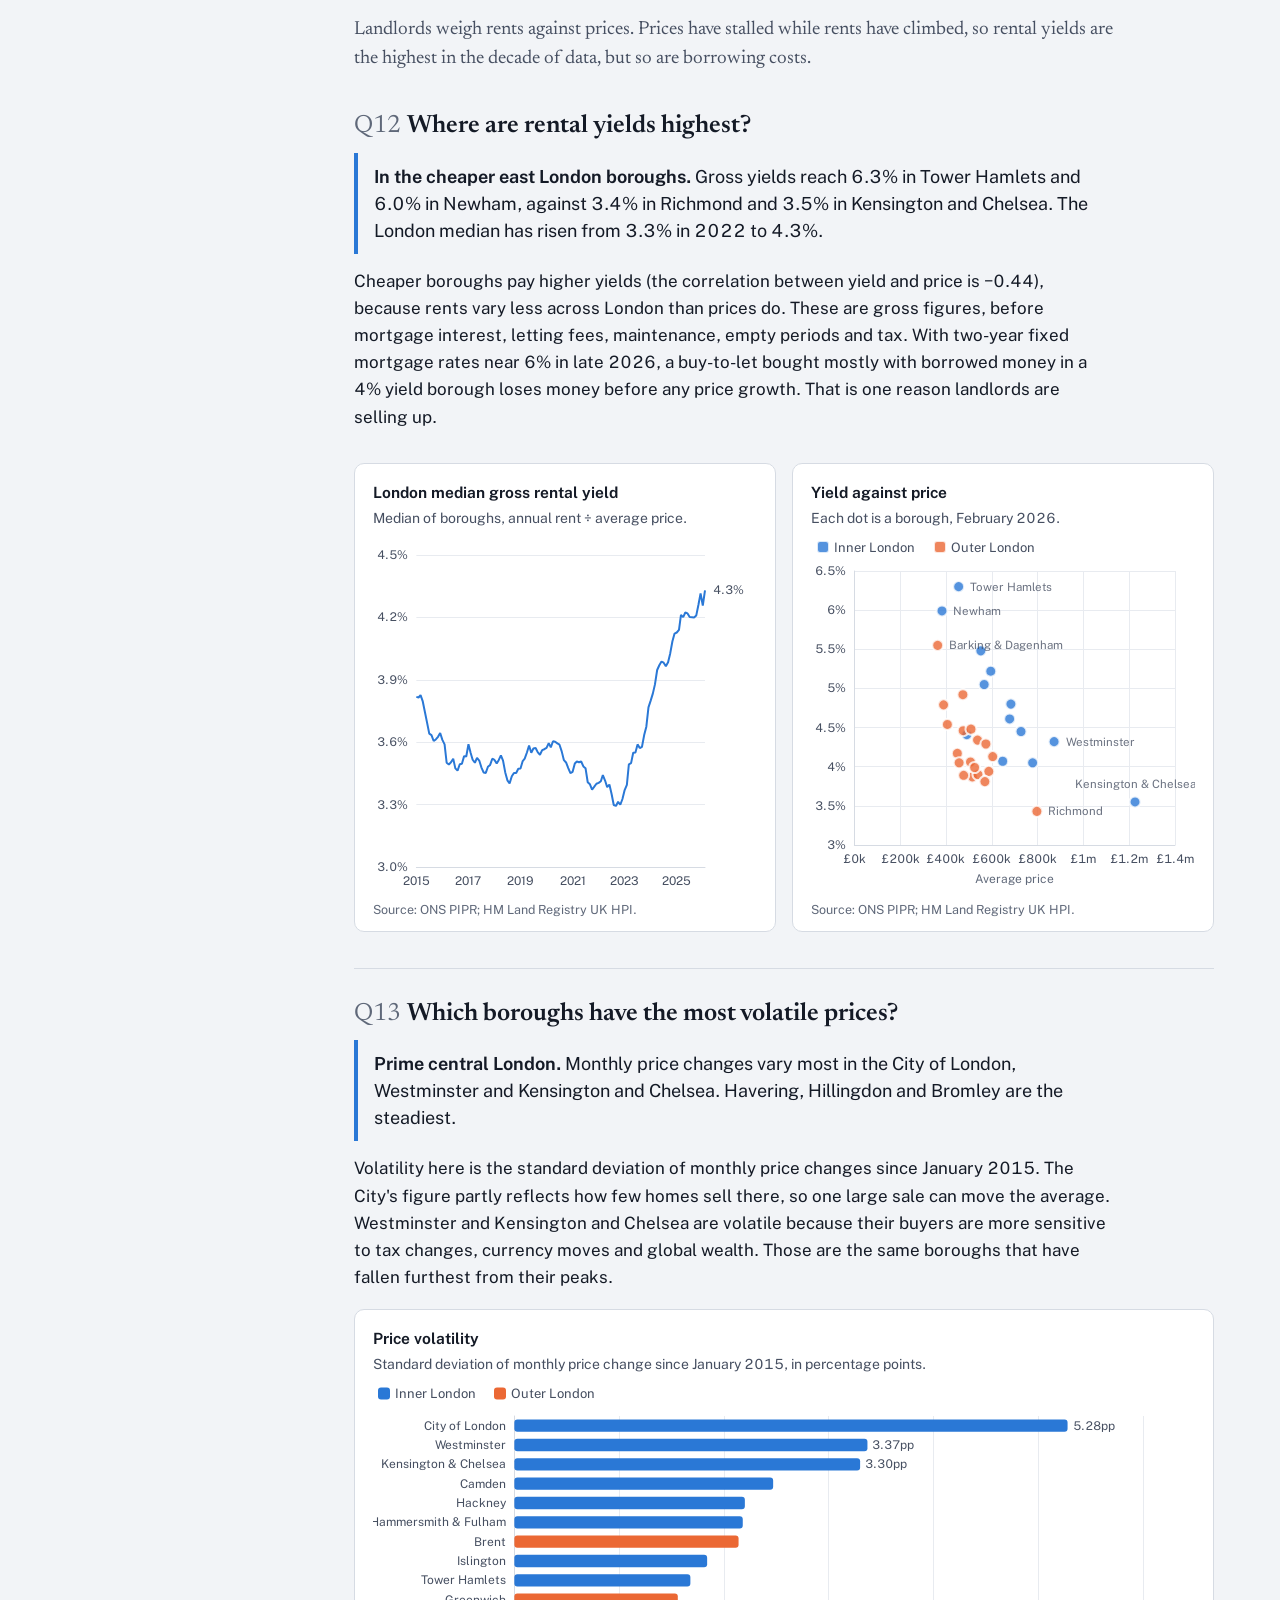
==== commit e843e804: "Update README and HTML files for improved clarity and updated chart references" ====
--- a/housing-analytics/index.html
+++ b/housing-analytics/index.html
@@ -7,7 +7,8 @@
 <meta name="description" content="Who can afford to buy or rent in London, borough by borough. Fourteen questions answered with HM Land Registry and ONS data, with interactive charts and a mortgage reach calculator.">
 <meta property="og:title" content="London housing affordability, explained">
 <meta property="og:description" content="Fourteen questions about buying, renting and the London property market, answered with official data for all 33 boroughs.">
-<meta property="og:image" content="images/00_full_dashboard.png">
+<meta property="og:image" content="https://aosman101.github.io/london-housing-analytics/images/00_full_dashboard.png">
+<meta property="og:url" content="https://aosman101.github.io/london-housing-analytics/">
 <link rel="icon" href="data:image/svg+xml,%3Csvg xmlns='http://www.w3.org/2000/svg' viewBox='0 0 32 32'%3E%3Crect width='32' height='32' rx='6' fill='%231f2a44'/%3E%3Cpath d='M7 24V14l9-6 9 6v10h-6v-6h-6v6z' fill='%23fff'/%3E%3C/svg%3E">
 <link rel="preconnect" href="https://fonts.googleapis.com">
 <link rel="preconnect" href="https://fonts.gstatic.com" crossorigin>
@@ -146,7 +147,7 @@
     <section class="qa" id="q3" aria-labelledby="q3h">
       <h3 id="q3h"><span class="qn">Q3</span>Can a typical earner get a big enough mortgage?</h3>
       <p class="short"><strong>Not on one salary.</strong> Most lenders cap borrowing at about 4.5 times income. On that basis, a single median earner cannot reach the average home in any borough, even with a 10% deposit. Two median earners can reach 6 boroughs, and an average flat in 25.</p>
-      <p>The calculator sets your buying budget as income × lending multiple, plus the deposit. It then compares that budget with the average price in each borough, for the property type you choose. The monthly repayment uses the interest rate you set. The default of 5.95% is the average two-year fixed rate in November 2026 (Moneyfacts), up from 4.83% earlier in the year. At the same monthly payment, that rise alone cuts how much you can borrow by about 12%.</p>
+      <p>The calculator sets your buying budget as income × lending multiple, plus the deposit. It then compares that budget with the average price in each borough, for the property type you choose. The monthly repayment uses the interest rate you set. The default of 5.95% is the average two-year fixed rate for the week to 20 November 2026 (Moneyfacts), up from 4.83% in January. At the same monthly payment, that rise alone cuts how much you can borrow by about 12% on a 30-year mortgage.</p>
       <figure class="fig">
         <p class="ft">Who can afford the average home? Buying budget against average price</p>
         <div class="controls">
--- a/housing-analytics/site/site.css
+++ b/housing-analytics/site/site.css
@@ -78,7 +78,7 @@
 .bar nav a[aria-current="page"] { opacity: 1; box-shadow: inset 0 -2px 0 #fff; border-radius: 0; }
 @media (max-width: 720px) {
   .bar { padding: 0 14px; gap: 8px; }
-  .bar .site { font-size: 14px; }
+  .bar .site { font-size: 14px; white-space: nowrap; overflow: hidden; text-overflow: ellipsis; min-width: 0; }
   .bar nav a { padding: 8px 7px; font-size: 13px; }
   .bar nav a.opt { display: none; }
 }
@@ -97,10 +97,11 @@
 .mapbox { background: var(--surface); border: 1px solid var(--rule); border-radius: 10px; padding: 14px 16px 8px; }
 .mapbox .tools { display: flex; justify-content: space-between; align-items: center; gap: 10px; flex-wrap: wrap; }
 .mapbox .tools label { font-size: 13.5px; color: var(--ink-2); }
+.hero.wide { grid-template-columns: minmax(0, 7fr) minmax(0, 5fr); }
 #heroMap { height: 430px; }
 .mapnote { font-size: 13px; color: var(--ink-3); margin: 2px 0 4px; }
 @media (max-width: 960px) {
-  .hero { grid-template-columns: 1fr; padding-top: 32px; gap: 24px; }
+  .hero, .hero.wide { grid-template-columns: minmax(0, 1fr); padding-top: 32px; gap: 24px; }
   #heroMap { height: 360px; }
 }
 
@@ -118,7 +119,7 @@
 .answers a { color: inherit; text-decoration: none; display: block; }
 .answers a:hover .q { color: var(--link); }
 @media (max-width: 820px) {
-  .answers { grid-template-columns: 1fr 1fr; }
+  .answers { grid-template-columns: minmax(0, 1fr) minmax(0, 1fr); }
   .answers > div, .answers > div:not(:nth-child(3n+1)) { padding: 14px 12px 14px 0; border-left: none; }
   .answers > div:nth-child(2n) { padding-left: 14px; border-left: 1px solid var(--rule); }
 }
@@ -138,7 +139,7 @@
 .toc li a:hover { color: var(--ink); border-left-color: var(--ink-3); }
 .toc li a.on { color: var(--ink); border-left-color: var(--inner); font-weight: 600; }
 @media (max-width: 1100px) {
-  .doc { grid-template-columns: 1fr; gap: 0; }
+  .doc { grid-template-columns: minmax(0, 1fr); gap: 0; padding-left: 18px; padding-right: 18px; }
   .toc { display: none; }
 }
 article { min-width: 0; max-width: 860px; }
@@ -278,3 +279,16 @@
 footer.foot p { margin: 0 0 6px; max-width: 900px; }
 
 .nojs { padding: 20px 28px; background: var(--mark); }
+
+@media (max-width: 720px) {
+  body { font-size: 16px; }
+  .hero, .answers { padding-left: 18px; padding-right: 18px; }
+  .chapter > h2 { font-size: 31px; }
+  .qa h3 { font-size: 22px; }
+  figure.fig { padding: 12px 10px 10px; margin-left: -6px; margin-right: -6px; }
+  .signals { font-size: 14px; }
+  .signals th:nth-child(4), .signals td:nth-child(4) { display: none; }
+  .watch li { grid-template-columns: 96px 1fr; }
+  table.plain { min-width: 860px; }
+  .bar nav a { white-space: nowrap; }
+}
